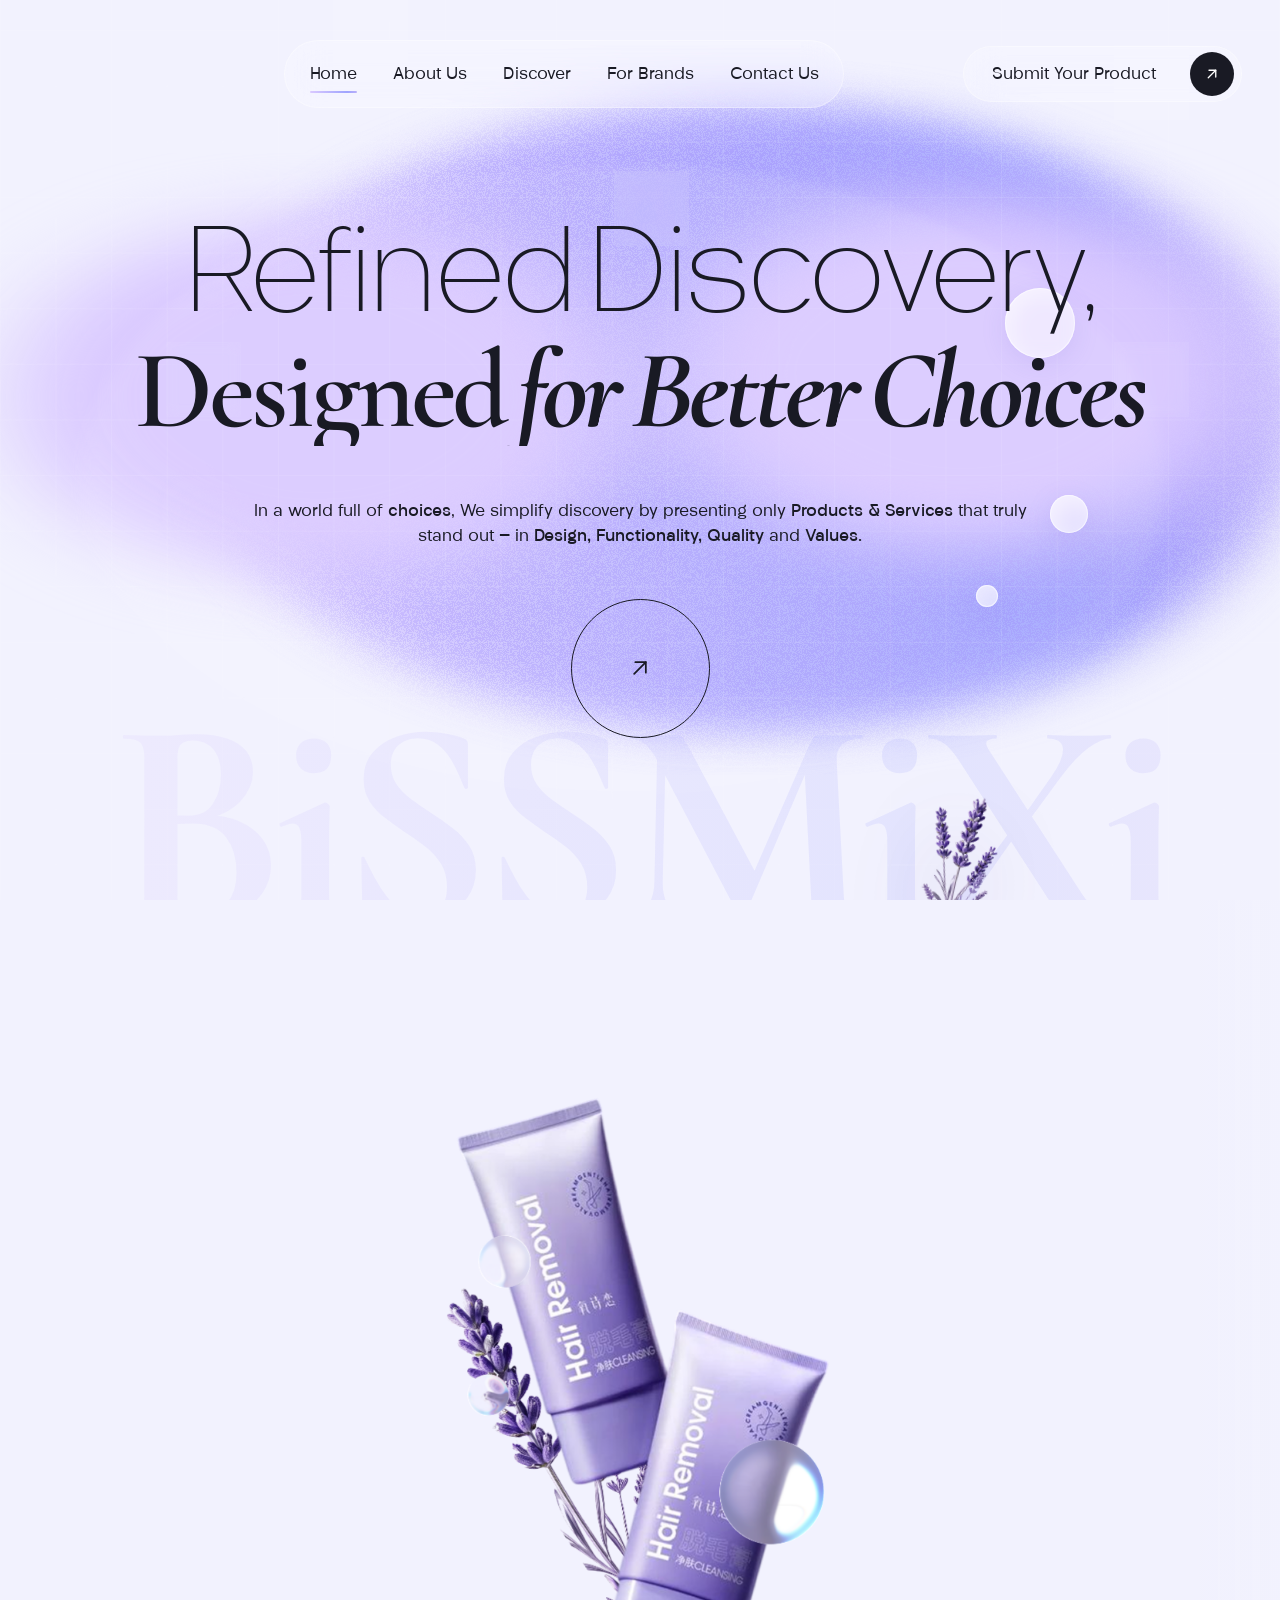
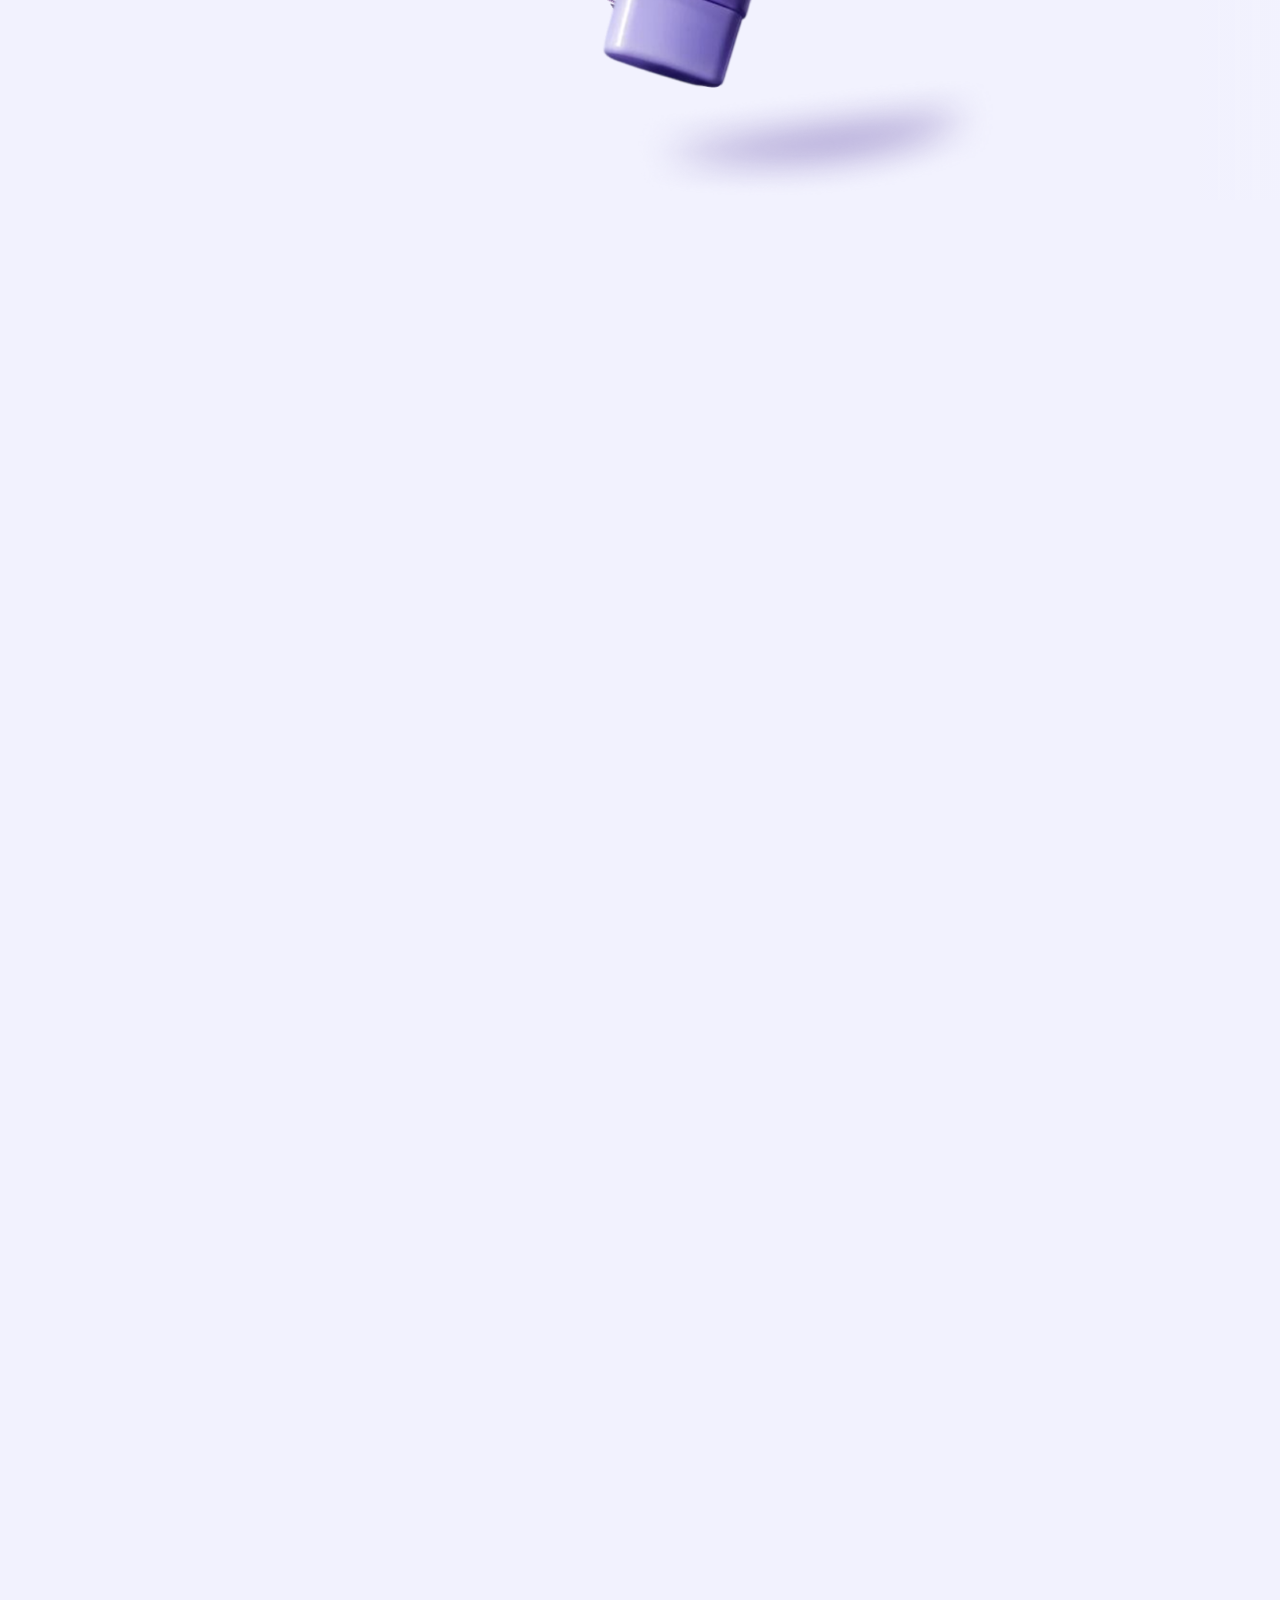
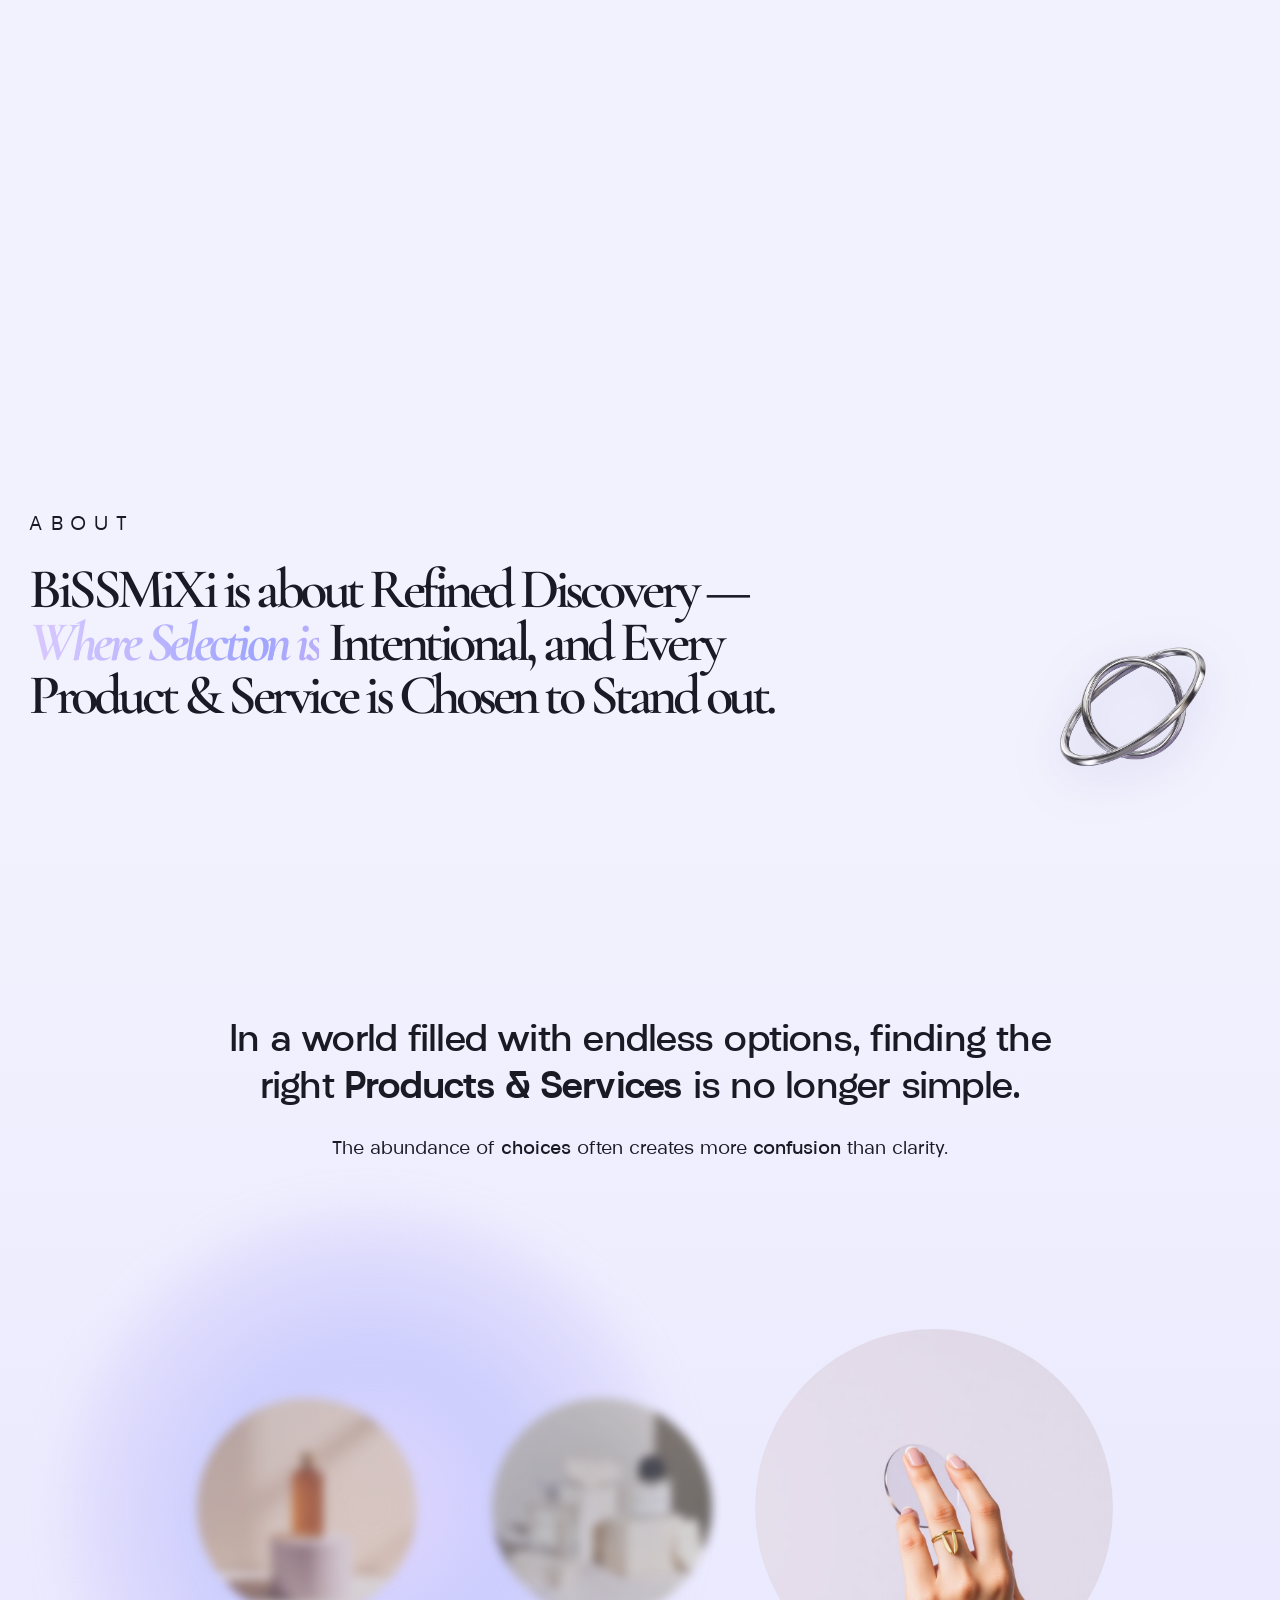
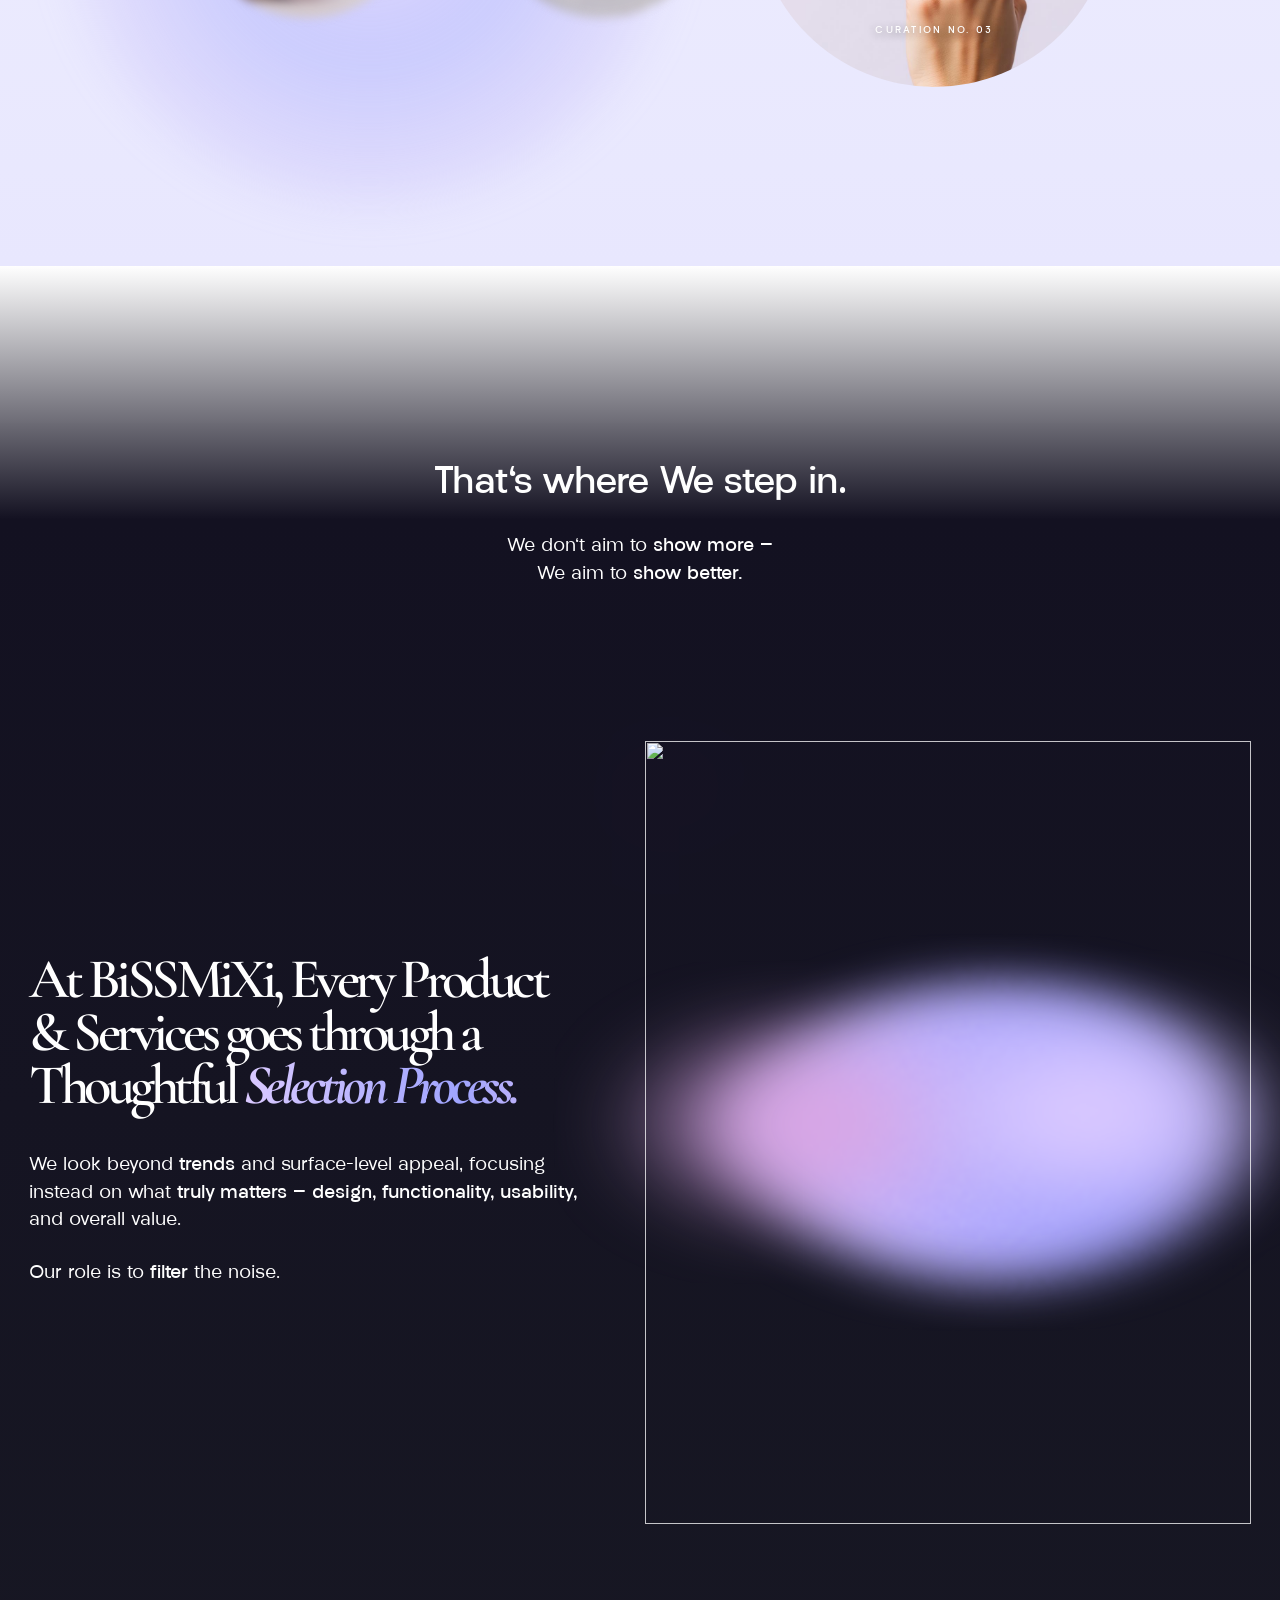
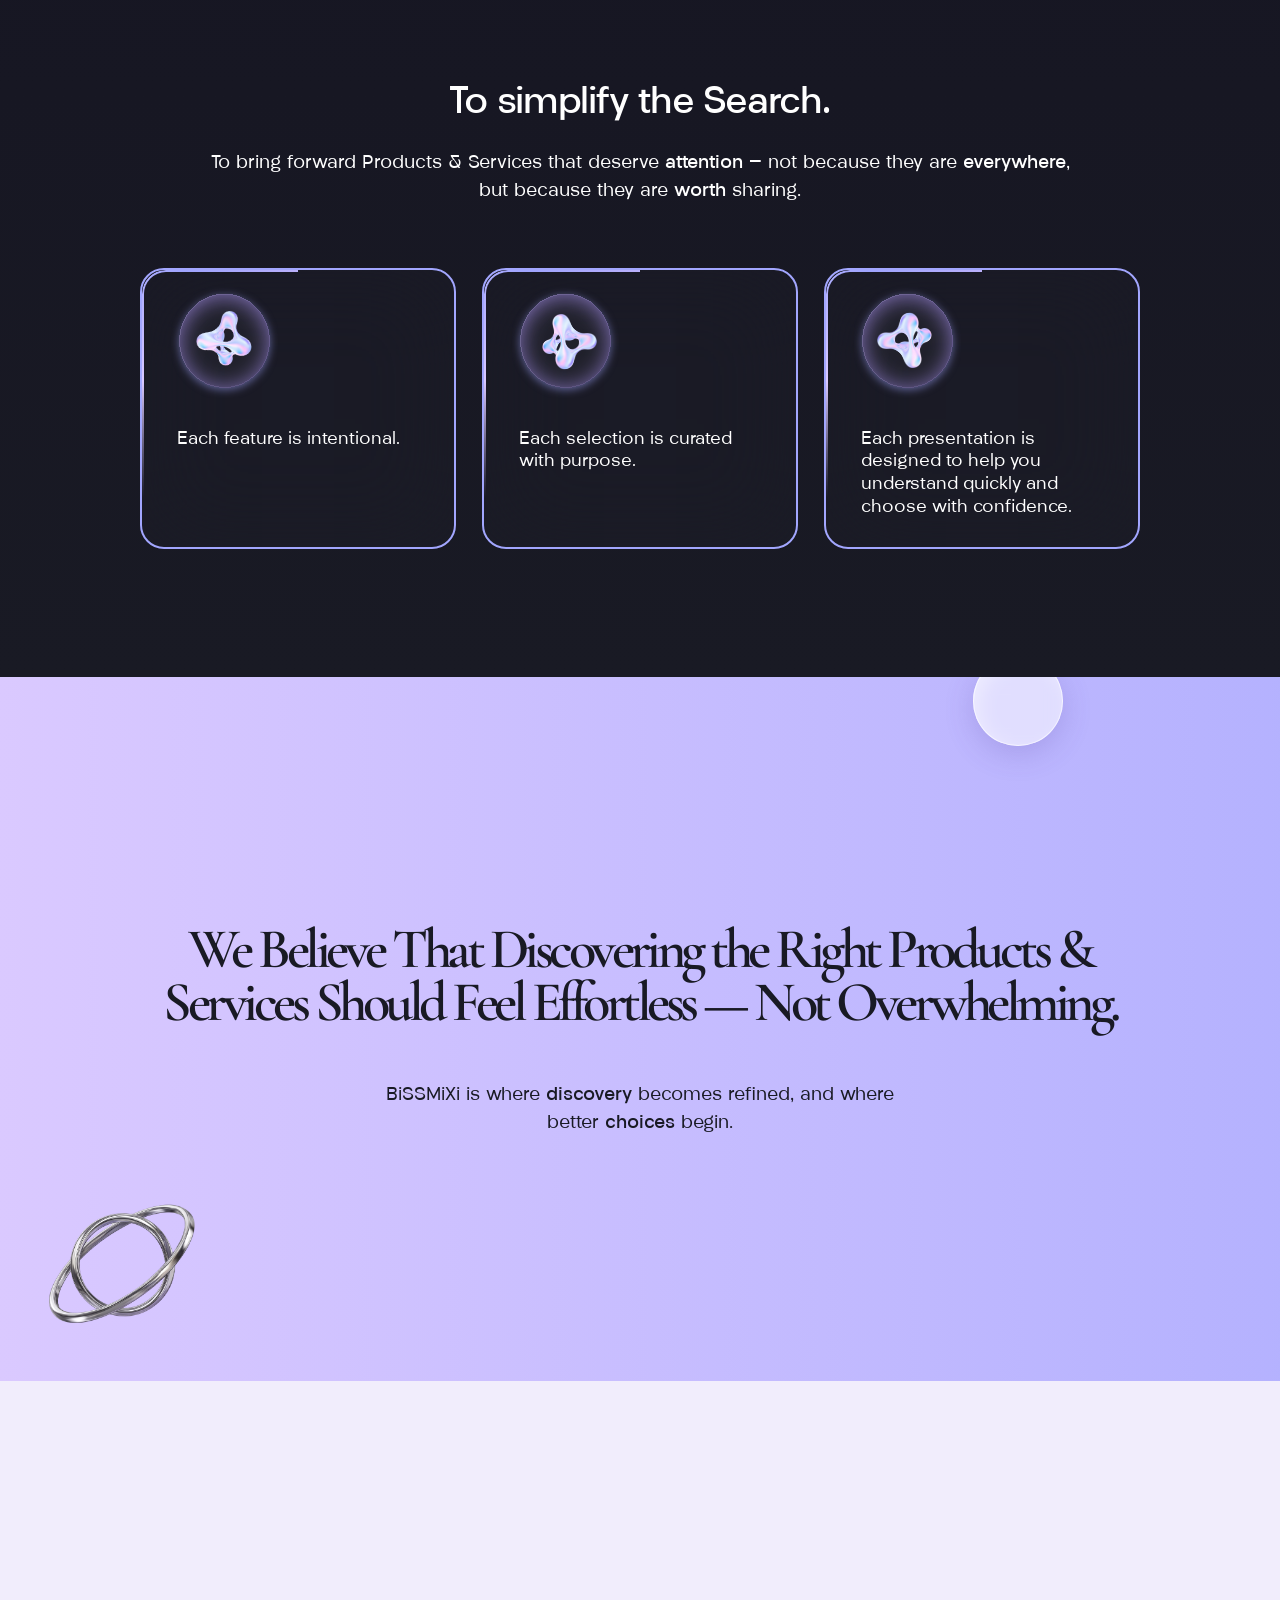
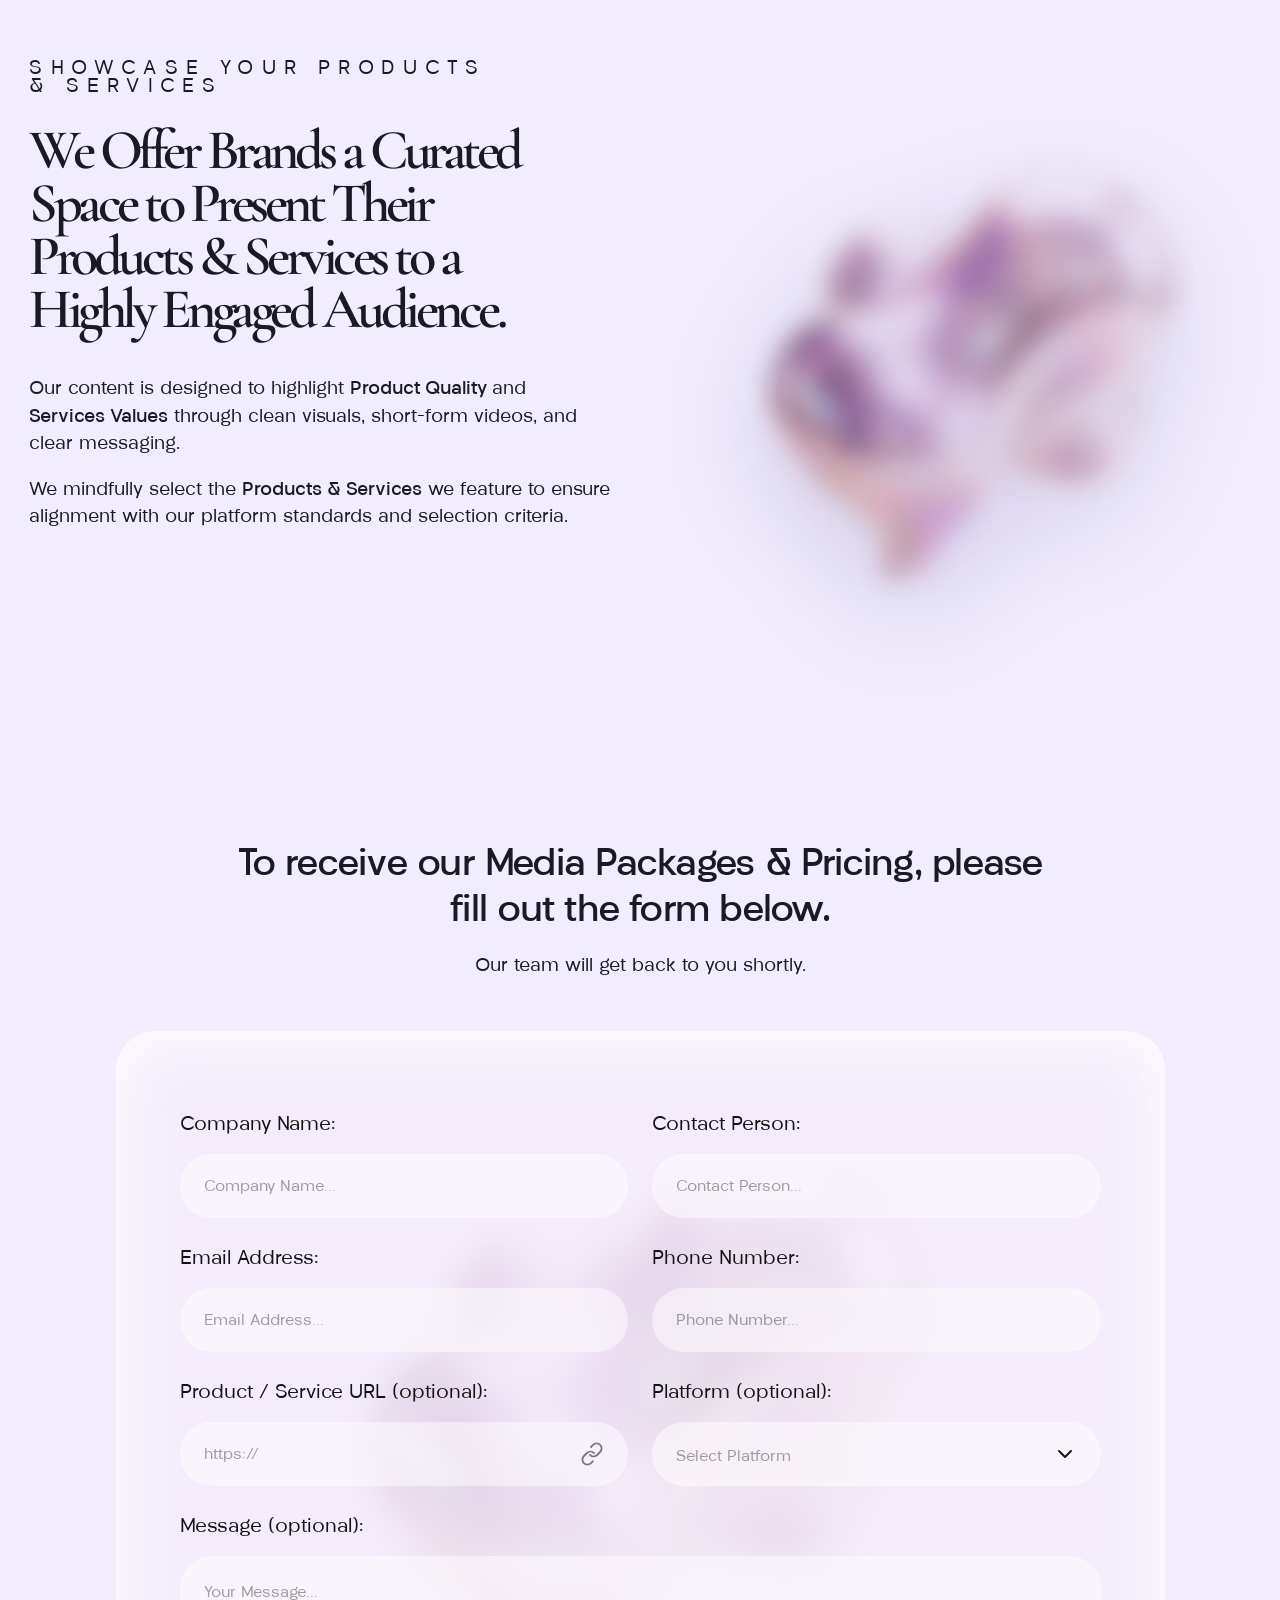
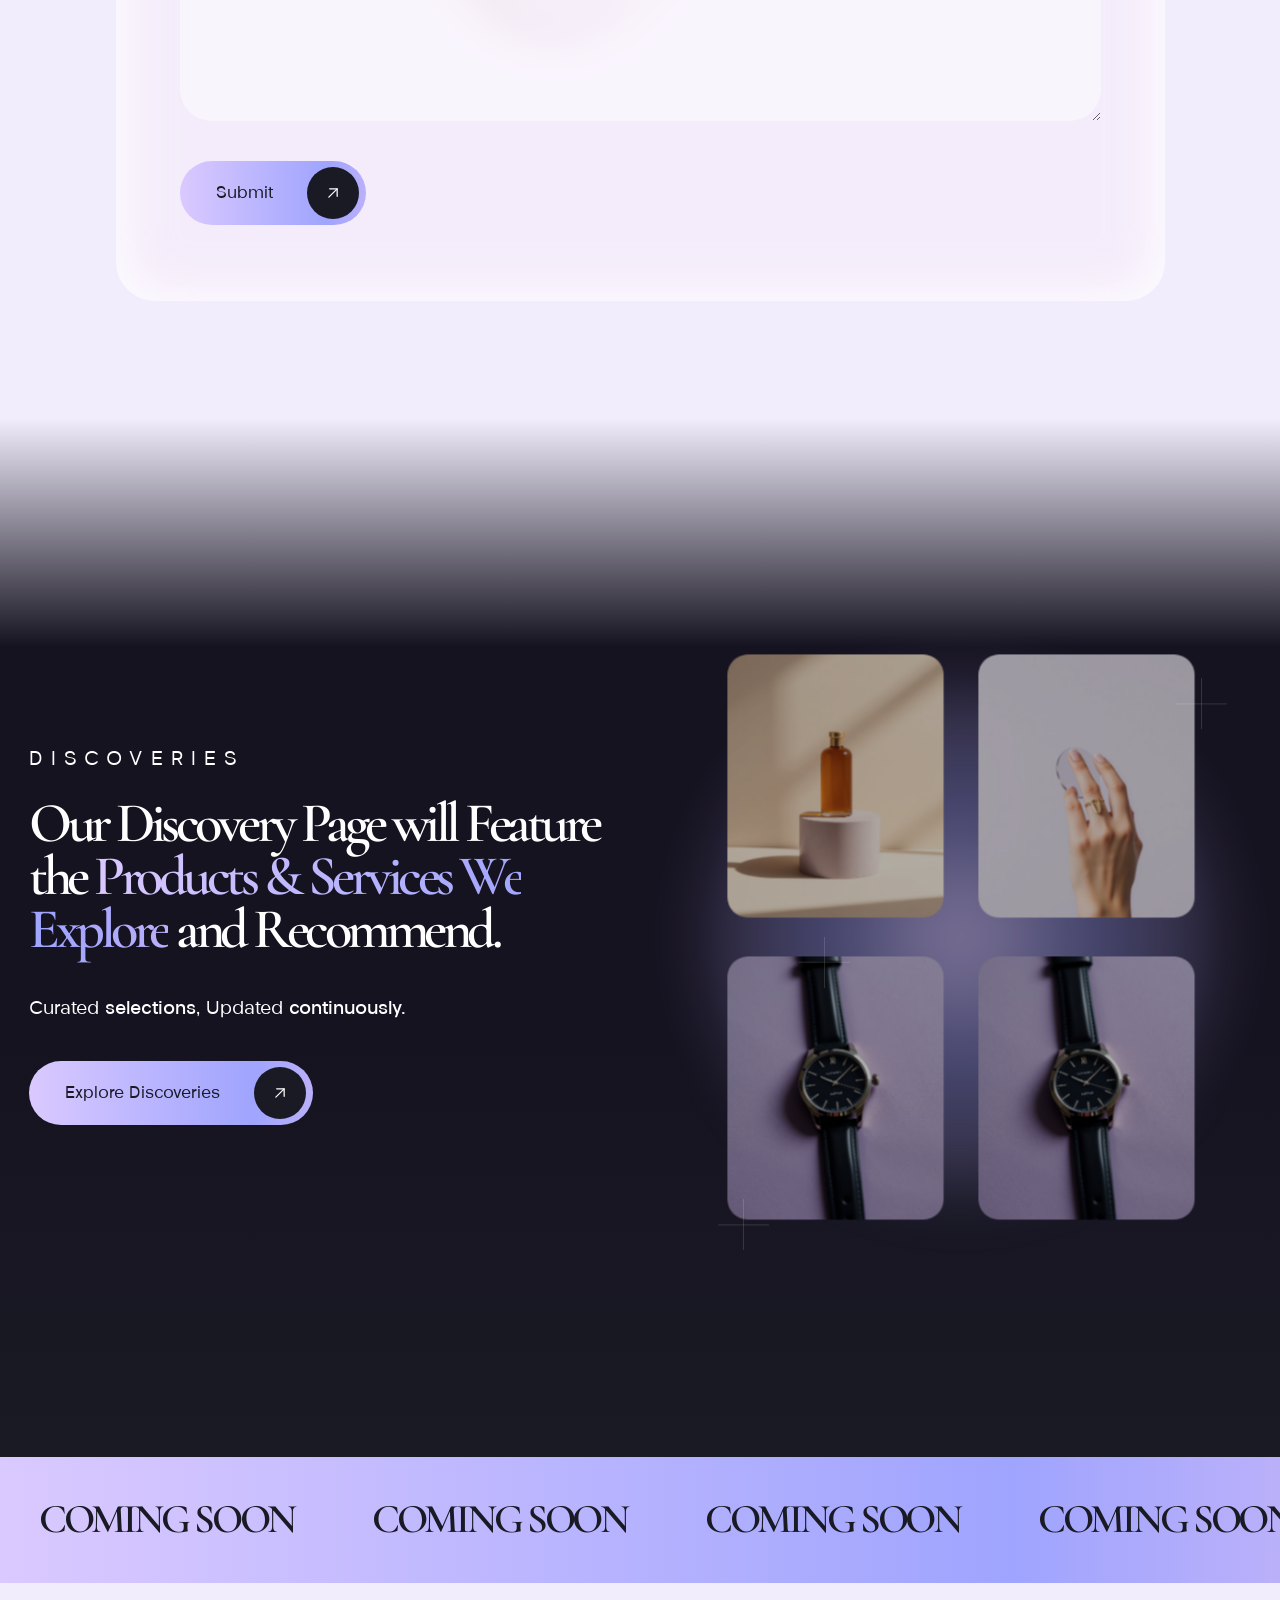
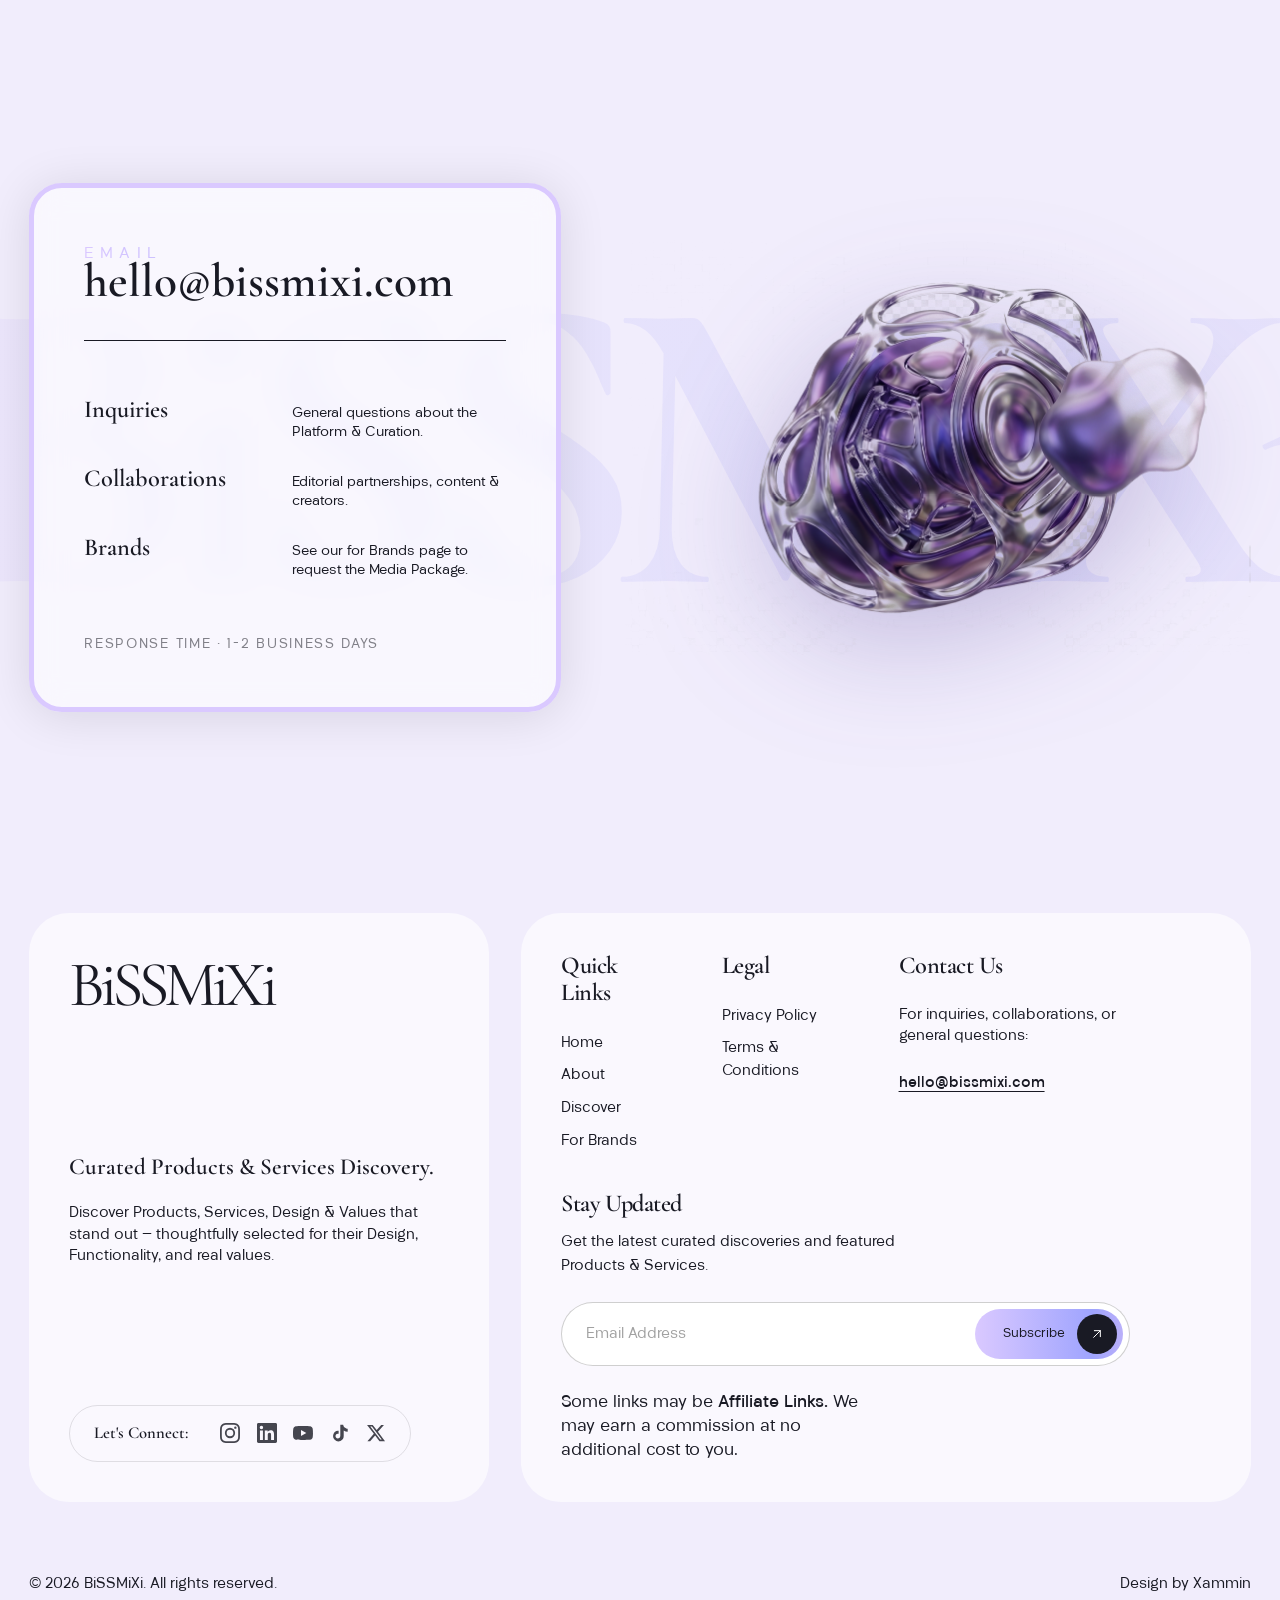
==== index.html @ 13edda0e "Initial commit" ====
<!DOCTYPE html>
<html lang="en">
  <head>
    <meta charset="UTF-8" />
    <meta name="viewport" content="width=device-width, initial-scale=1.0" />
    <meta name="theme-color" content="#191A24" />
    <meta
      name="description"
      content="BiSSMixi — Refined design and digital services that stand out in design, function and craft."
    />

    <title>BiSSMixi</title>

    <!-- Favicon (placeholder — replace with real asset) -->
    <link rel="icon" type="image/svg+xml" href="assets/logo/favicon.svg" />

    <!-- Preconnect to Google Fonts for faster CG load -->
    <link rel="preconnect" href="https://fonts.googleapis.com" />
    <link rel="preconnect" href="https://fonts.gstatic.com" crossorigin />

    <!-- Preload Givonic Regular & SemiBold (most-used weights) for snappier first paint -->
    <link
      rel="preload"
      href="assets/fonts/Givonic-Regular.ttf"
      as="font"
      type="font/ttf"
      crossorigin
    />
    <link
      rel="preload"
      href="assets/fonts/Givonic-SemiBold.ttf"
      as="font"
      type="font/ttf"
      crossorigin
    />

    <!-- Global stylesheet (imports variables + reset + base + utilities) -->
    <link rel="stylesheet" href="css/globals.css" />

    <!-- Section stylesheets (appended as sections are built) -->
    <link rel="stylesheet" href="css/sections/header.css" />
    <link rel="stylesheet" href="css/sections/hero.css" />
    <link rel="stylesheet" href="css/sections/showcase.css" />
    <link rel="stylesheet" href="css/sections/about.css" />
    <link rel="stylesheet" href="css/sections/about01.css" />
    <link rel="stylesheet" href="css/sections/about02.css" />
    <link rel="stylesheet" href="css/sections/believe.css" />
    <link rel="stylesheet" href="css/sections/brands.css" />
    <link rel="stylesheet" href="css/sections/discoveries.css" />
    <link rel="stylesheet" href="css/sections/marquee.css" />
    <link rel="stylesheet" href="css/sections/contact.css" />
    <link rel="stylesheet" href="css/sections/footer.css" />
  </head>

  <body>
    <!-- ===== Header / Navigation ===== -->
    <header class="site-header" role="banner">
      <div class="container site-header__inner">
        <a href="#hero" class="site-logo" aria-label="BiSSMixi — Home">
          <span class="site-logo__letters">BiSSMixi</span>
        </a>

        <nav class="nav-pill" aria-label="Primary">
          <ul class="nav-pill__list">
            <li class="nav-pill__item">
              <a href="#hero" class="nav-pill__link is-active">Home</a>
            </li>
            <li class="nav-pill__item">
              <a href="#about" class="nav-pill__link">About us</a>
            </li>
            <li class="nav-pill__item">
              <a href="#discover" class="nav-pill__link">Discover</a>
            </li>
            <li class="nav-pill__item">
              <a href="#for-brands" class="nav-pill__link">For Brands</a>
            </li>
            <li class="nav-pill__item">
              <a href="#contact" class="nav-pill__link">Contact Us</a>
            </li>
          </ul>
        </nav>

        <a href="#submit" class="pill-cta" aria-label="Submit Your Product">
          <span class="pill-cta__label">Submit Your Product</span>
          <span class="pill-cta__icon" aria-hidden="true">
            <svg viewBox="0 0 24 24" xmlns="http://www.w3.org/2000/svg">
              <path d="M7 17 17 7" />
              <path d="M8 7h9v9" />
            </svg>
          </span>
        </a>
      </div>
    </header>

    <!-- Page content — sections appended here in build order -->
    <main id="main">
      <!-- ===== Hero ===== -->
      <section id="hero" class="hero" aria-label="Hero">
        <!-- Background layers -->
        <div class="hero__bg" aria-hidden="true">
          <div class="hero__blob">
            <img src="assets/images/hero-gradient-blob.svg" alt="" />
          </div>

          <div class="hero__grid">
            <img src="assets/images/hero-grid.svg" alt="" />
          </div>

          <div class="hero__shades">
            <span class="hero__shade hero__shade--1"></span>
            <span class="hero__shade hero__shade--2"></span>
            <span class="hero__shade hero__shade--3"></span>
            <span class="hero__shade hero__shade--4"></span>
            <span class="hero__shade hero__shade--5"></span>
          </div>

          <div class="hero__bubbles">
            <span class="hero__bubble hero__bubble--lg"></span>
            <span class="hero__bubble hero__bubble--md"></span>
            <span class="hero__bubble hero__bubble--sm"></span>
          </div>

          <div class="hero__lavender">
            <img src="assets/images/hero-lavender.png" alt="" />
          </div>

          <div class="hero__watermark">BiSSMiXi</div>
        </div>

        <!-- Content -->
        <div class="container hero__content">
          <h1 class="hero__headline">
            <span class="hero__headline-line hero__headline-line--1">
              <span class="hero__headline-word">Refined</span>
              <span class="hero__headline-word">Discovery,</span>
            </span>
            <span class="hero__headline-line hero__headline-line--2">
              <span class="hero__headline-word">Designed</span>
              <span class="hero__headline-word hero__headline-word--italic">for</span>
              <span class="hero__headline-word hero__headline-word--italic">Better</span>
              <span class="hero__headline-word hero__headline-word--italic">Choices</span>
            </span>
          </h1>

          <p class="hero__subhead">
            In a world full of <strong>choices</strong>, We simplify discovery by
            presenting only <strong>Products &amp; Services</strong> that truly
            stand out — in
            <strong>Design, Functionality, Quality</strong> and
            <strong>Values.</strong>
          </p>

          <button
            type="button"
            class="hero__scroll-btn"
            aria-label="Scroll to next section"
          >
            <svg viewBox="0 0 24 24" xmlns="http://www.w3.org/2000/svg">
              <path d="M7 17 17 7" />
              <path d="M8 7h9v9" />
            </svg>
          </button>
        </div>
      </section>

      <!-- ===== Showcase — pinned horizontal scroll ===== -->
      <section
        id="showcase"
        class="showcase"
        aria-label="Product showcase"
        aria-roledescription="horizontal scroller"
      >
        <div class="showcase__viewport">
          <div class="showcase__track">
            <div class="showcase__panel" aria-roledescription="slide" aria-label="1 of 3">
              <img
                class="showcase__panel-img"
                src="assets/images/showcase-1.png"
                alt="Refined Discovery — featured product 1"
              />
            </div>
            <div class="showcase__panel" aria-roledescription="slide" aria-label="2 of 3">
              <img
                class="showcase__panel-img"
                src="assets/images/showcase-2.png"
                alt="Refined Discovery — featured product 2"
              />
            </div>
            <div class="showcase__panel" aria-roledescription="slide" aria-label="3 of 3">
              <img
                class="showcase__panel-img"
                src="assets/images/showcase-3.png"
                alt="Refined Discovery — featured product 3"
              />
            </div>
          </div>
        </div>
      </section>

      <!-- ===== About ===== -->
      <section id="about" class="about" aria-label="About BiSSMiXi">
        <div class="about__inner">
          <p class="about__eyebrow">About</p>
          <h2 class="about__heading">
            BiSSMiXi is about Refined Discovery —
            <span class="about__heading-accent">Where Selection is</span>
            Intentional, and Every Product &amp; Service is Chosen to Stand out.
          </h2>
        </div>
        <div class="about__saturn" aria-hidden="true">
          <img src="assets/images/decor-saturn.png" alt="" />
        </div>
      </section>

      <!-- ===== About 01 — Endless Options + Curated cards ===== -->
      <section id="about01" class="about01" aria-label="Endless options">
        <div class="about01__inner">
          <div class="about01__indicator" aria-hidden="true">
            <span class="about01__line about01__line--left"></span>
            <span class="about01__num">01</span>
            <span class="about01__line about01__line--right"></span>
          </div>

          <h2 class="about01__heading">
            In a world filled with endless options, finding the right
            <strong>Products &amp; Services</strong> is no longer simple.
          </h2>
          <p class="about01__sub">
            The abundance of <strong>choices</strong> often creates more
            <strong>confusion</strong> than clarity.
          </p>

          <div class="about01__stage">
            <div class="about01__spotlight" aria-hidden="true"></div>

            <div class="about01__card about01__card--prev" data-index="0">
              <img src="assets/images/curated-1.png" alt="Curation No. 01" />
              <span class="about01__card-label">Curation No. 01</span>
            </div>
            <div class="about01__card is-active" data-index="1">
              <img src="assets/images/curated-2.png" alt="Curation No. 02" />
              <span class="about01__card-label">Curation No. 02</span>
            </div>
            <div class="about01__card about01__card--next" data-index="2">
              <img src="assets/images/curated-3.png" alt="Curation No. 03" />
              <span class="about01__card-label">Curation No. 03</span>
            </div>
          </div>
        </div>
      </section>

      <!-- ===== About 02 — Step In + Selection Process + Simplify ===== -->
      <section id="about02" class="about02" aria-label="Selection process">
        <div class="about02__inner">
          <div class="about02__indicator" aria-hidden="true">
            <span class="about02__line about02__line--left"></span>
            <span class="about02__num">02</span>
            <span class="about02__line about02__line--right"></span>
          </div>

          <div class="about02__stepin">
            <h2 class="about02__stepin-title">That's where We step in.</h2>
            <p class="about02__stepin-sub">
              We don't aim to <strong>show more</strong> —<br />
              We aim to <strong>show better.</strong>
            </p>
          </div>

          <div class="about02__process">
            <div class="about02__process-text">
              <h2 class="about02__process-heading">
                At BiSSMiXi, Every Product &amp; Services goes through a
                Thoughtful <em>Selection Process.</em>
              </h2>
              <p class="about02__process-body">
                We look beyond <strong>trends</strong> and surface-level appeal,
                focusing instead on what <strong>truly matters</strong> —
                <strong>design, functionality, usability,</strong> and overall
                value.
              </p>
              <p class="about02__process-body">
                Our role is to <strong>filter</strong> the noise.
              </p>
            </div>
            <div class="about02__process-visual" aria-hidden="true">
              <div class="about02__bg-gradient">
                <img src="assets/images/about-bg-gradient.svg" alt="" />
              </div>
              <img
                class="about02__process-img"
                src="assets/images/process-glass.png"
                alt=""
              />
            </div>
          </div>

          <div class="about02__simplify">
            <h2 class="about02__simplify-title">To simplify the Search.</h2>
            <p class="about02__simplify-sub">
              To bring forward Products &amp; Services that deserve
              <strong>attention</strong> — not because they are
              <strong>everywhere</strong>, but because they are
              <strong>worth</strong> sharing.
            </p>
          </div>

          <div class="about02__cards">
            <article class="about02__card">
              <div class="about02__card-icon">
                <div class="about02__card-icon-bg">
                  <img src="assets/images/card-icon-ellipse.svg" alt="" />
                </div>
                <div class="about02__card-icon-cross" style="transform: rotate(-121.21deg)">
                  <img src="assets/images/card-icon-cross.png" alt="" />
                </div>
              </div>
              <p class="about02__card-text">Each feature is intentional.</p>
            </article>

            <article class="about02__card">
              <div class="about02__card-icon">
                <div class="about02__card-icon-bg">
                  <img src="assets/images/card-icon-ellipse.svg" alt="" />
                </div>
                <div class="about02__card-icon-cross" style="transform: rotate(-45deg)">
                  <img src="assets/images/card-icon-cross.png" alt="" />
                </div>
              </div>
              <p class="about02__card-text">Each selection is curated with purpose.</p>
            </article>

            <article class="about02__card">
              <div class="about02__card-icon">
                <div class="about02__card-icon-bg">
                  <img src="assets/images/card-icon-ellipse.svg" alt="" />
                </div>
                <div class="about02__card-icon-cross" style="transform: rotate(135deg)">
                  <img src="assets/images/card-icon-cross.png" alt="" />
                </div>
              </div>
              <p class="about02__card-text">Each presentation is designed to help you understand quickly and choose with confidence.</p>
            </article>
          </div>
        </div>
      </section>

      <!-- ===== We Believe ===== -->
      <section id="believe" class="believe" aria-label="What we believe">
        <div class="believe__inner">
          <h2 class="believe__heading">
            We Believe That Discovering the Right Products &amp; Services
            Should Feel Effortless — Not Overwhelming.
          </h2>
          <p class="believe__sub">
            BiSSMiXi is where <strong>discovery</strong> becomes refined,
            and where better <strong>choices</strong> begin.
          </p>
        </div>
        <div class="believe__bubble" aria-hidden="true"></div>
        <div class="believe__saturn" aria-hidden="true">
          <img src="assets/images/decor-saturn.png" alt="" />
        </div>
      </section>

      <!-- ===== Brands ===== -->
      <section id="for-brands" class="brands" aria-label="For brands">
        <div class="brands__inner">
          <!-- Top: Showcase intro + image 67 -->
          <div class="brands__intro">
            <div>
              <p class="brands__eyebrow">Showcase Your Products &amp; Services</p>
              <h2 class="brands__heading">
                We Offer Brands a Curated Space to Present Their Products &amp; Services to a Highly Engaged Audience.
              </h2>
              <p class="brands__body">
                Our content is designed to highlight <strong>Product Quality </strong>
                and <strong>Services Values</strong> through clean visuals,
                short-form videos, and clear messaging.
              </p>
              <p class="brands__body">
                We mindfully select the <strong>Products &amp; Services</strong>
                we feature to ensure alignment with our platform standards and
                selection criteria.
              </p>
            </div>
            <div class="brands__visual" aria-hidden="true">
              <img src="assets/images/brands-blob.png" alt="" />
            </div>
          </div>

          <!-- Form section -->
          <div class="brands__form-section">
            <div class="brands__form-bg" aria-hidden="true">
              <img src="assets/images/form-blob.png" alt="" />
            </div>

            <div class="brands__form-intro">
              <h3 class="brands__form-title">
                To receive our Media Packages &amp; Pricing, please<br />
                fill out the form below.
              </h3>
              <p class="brands__form-sub">Our team will get back to you shortly.</p>
            </div>

            <form class="brands__form" onsubmit="event.preventDefault();">
              <div class="brands__form-grid">
                <div class="brands__form-row">
                  <div class="brands__field">
                    <label for="b-company">Company Name:</label>
                    <input id="b-company" class="brands__input" type="text" placeholder="Company Name..." />
                  </div>
                  <div class="brands__field">
                    <label for="b-contact">Contact Person:</label>
                    <input id="b-contact" class="brands__input" type="text" placeholder="Contact Person..." />
                  </div>
                </div>
                <div class="brands__form-row">
                  <div class="brands__field">
                    <label for="b-email">Email Address:</label>
                    <input id="b-email" class="brands__input" type="email" placeholder="Email Address..." />
                  </div>
                  <div class="brands__field">
                    <label for="b-phone">Phone Number:</label>
                    <input id="b-phone" class="brands__input" type="tel" placeholder="Phone Number..." />
                  </div>
                </div>
                <div class="brands__form-row">
                  <div class="brands__field">
                    <label for="b-url">Product / Service URL (optional):</label>
                    <div class="brands__field-icon">
                      <input id="b-url" class="brands__input" type="url" placeholder="https://" />
                      <svg class="brands__field-icon-svg" viewBox="0 0 24 24" fill="none" stroke="currentColor" stroke-width="1.8" stroke-linecap="round" stroke-linejoin="round">
                        <path d="M10 13a5 5 0 0 0 7.07 0l3-3a5 5 0 1 0-7.07-7.07L11 5"/>
                        <path d="M14 11a5 5 0 0 0-7.07 0l-3 3a5 5 0 1 0 7.07 7.07l1.99-1.99"/>
                      </svg>
                    </div>
                  </div>
                  <div class="brands__field">
                    <label for="b-platform">Platform (optional):</label>
                    <div class="brands__select-wrap">
                      <select id="b-platform" class="brands__select" required>
                        <option value="" disabled selected>Select Platform</option>
                        <option value="amazon">Amazon</option>
                        <option value="noon">Noon</option>
                        <option value="website">Website</option>
                        <option value="other">Other</option>
                      </select>
                    </div>
                  </div>
                </div>
                <div class="brands__field brands__field--full">
                  <label for="b-message">Message (optional):</label>
                  <textarea id="b-message" class="brands__textarea" placeholder="Your Message..."></textarea>
                </div>
              </div>

              <button type="submit" class="brands__submit">
                Submit
                <span class="brands__submit-icon">
                  <svg viewBox="0 0 24 24"><path d="M7 17 17 7"/><path d="M8 7h9v9"/></svg>
                </span>
              </button>
            </form>
          </div>
        </div>
      </section>

      <!-- ===== Discoveries ===== -->
      <section id="discover" class="discoveries" aria-label="Discoveries">
        <div class="discoveries__inner">
          <div>
            <p class="discoveries__eyebrow">Discoveries</p>
            <h2 class="discoveries__heading">
              Our Discovery Page will Feature the
              <em>Products &amp; Services We Explore</em> and Recommend.
            </h2>
            <p class="discoveries__sub">
              Curated <strong>selections</strong>, Updated
              <strong>continuously.</strong>
            </p>
            <a href="#" class="discoveries__cta">
              Explore Discoveries
              <span class="discoveries__cta-icon">
                <svg viewBox="0 0 24 24"><path d="M7 17 17 7"/><path d="M8 7h9v9"/></svg>
              </span>
            </a>
          </div>

          <div class="discoveries__portal">
            <div class="discoveries__spotlight" aria-hidden="true"></div>

            <div class="discoveries__card" data-index="0">
              <img src="assets/images/discovery-card-1.png" alt="Discovery card 1" />
            </div>
            <div class="discoveries__card" data-index="1">
              <img src="assets/images/discovery-card-2.png" alt="Discovery card 2" />
            </div>
            <div class="discoveries__card" data-index="2">
              <img src="assets/images/discovery-1.png" alt="Discovery card 3" />
            </div>
            <div class="discoveries__card" data-index="3">
              <img src="assets/images/discovery-card-3.png" alt="Discovery card 4" />
            </div>

            <div class="discoveries__plus discoveries__plus--1" aria-hidden="true">
              <img src="assets/images/plus-icon.svg" alt="" />
            </div>
            <div class="discoveries__plus discoveries__plus--2" aria-hidden="true">
              <img src="assets/images/plus-icon.svg" alt="" />
            </div>
            <div class="discoveries__plus discoveries__plus--3" aria-hidden="true">
              <img src="assets/images/plus-icon-alt.svg" alt="" />
            </div>
          </div>
        </div>
      </section>

      <!-- ===== Coming Soon Marquee ===== -->
      <section class="marquee" aria-label="Coming Soon">
        <div class="marquee__track" aria-hidden="true">
          <!-- First set -->
          <span class="marquee__item">Coming Soon</span>
          <span class="marquee__item">Coming Soon</span>
          <span class="marquee__item">Coming Soon</span>
          <span class="marquee__item">Coming Soon</span>
          <span class="marquee__item">Coming Soon</span>
          <span class="marquee__item">Coming Soon</span>
          <span class="marquee__item">Coming Soon</span>
          <!-- Duplicate for seamless loop -->
          <span class="marquee__item">Coming Soon</span>
          <span class="marquee__item">Coming Soon</span>
          <span class="marquee__item">Coming Soon</span>
          <span class="marquee__item">Coming Soon</span>
          <span class="marquee__item">Coming Soon</span>
          <span class="marquee__item">Coming Soon</span>
          <span class="marquee__item">Coming Soon</span>
        </div>
      </section>

      <!-- ===== Contact ===== -->
      <section id="contact" class="contact" aria-label="Contact">
        <div class="contact__watermark" aria-hidden="true">BiSSMiXi</div>

        <div class="contact__inner">
          <div class="contact__card">
            <div class="contact__email-group">
              <div>
                <p class="contact__eyebrow">Email</p>
                <a
                  href="mailto:hello@bissmixi.com"
                  class="contact__email-link"
                  >hello@bissmixi.com</a
                >
              </div>
              <div class="contact__divider" aria-hidden="true"></div>
            </div>

            <div class="contact__topics">
              <div class="contact__topic">
                <span class="contact__topic-label">Inquiries</span>
                <span class="contact__topic-body"
                  >General questions about the Platform &amp; Curation.</span
                >
              </div>
              <div class="contact__topic">
                <span class="contact__topic-label">Collaborations</span>
                <span class="contact__topic-body"
                  >Editorial partnerships, content &amp; creators.</span
                >
              </div>
              <div class="contact__topic">
                <span class="contact__topic-label">Brands</span>
                <span class="contact__topic-body"
                  >See our for Brands page to request the Media Package.</span
                >
              </div>
            </div>

            <p class="contact__response">
              Response Time · 1–2 Business Days
            </p>
          </div>

          <div class="contact__visual" aria-hidden="true">
            <img src="assets/images/contact-glass.png" alt="" />
          </div>
        </div>
      </section>
    </main>

    <!-- ===== Footer ===== -->
    <footer class="site-footer" role="contentinfo">
      <div class="site-footer__inner">
        <div class="site-footer__cards">
          <!-- Left brand card -->
          <div class="site-footer__brand">
            <a href="#hero" class="site-footer__logo">BiSSMiXi</a>

            <div class="site-footer__brand-text">
              <p class="site-footer__brand-tagline">
                Curated Products &amp; Services Discovery.
              </p>
              <p class="site-footer__brand-desc">
                Discover Products, Services, Design &amp; Values that stand
                out — thoughtfully selected for their Design, Functionality,
                and real values.
              </p>
            </div>

            <div class="site-footer__connect">
              <span class="site-footer__connect-label">Let's Connect:</span>
              <div class="site-footer__socials">
                <a href="#" aria-label="Instagram">
                  <svg viewBox="0 0 24 24" fill="currentColor"><path d="M12 2.16c3.2 0 3.58.01 4.85.07 1.17.05 1.8.25 2.23.41.56.22.96.48 1.38.9.42.42.68.82.9 1.38.16.42.36 1.06.41 2.23.06 1.27.07 1.65.07 4.85s-.01 3.58-.07 4.85c-.05 1.17-.25 1.81-.41 2.23-.22.56-.48.96-.9 1.38-.42.42-.82.68-1.38.9-.42.16-1.06.36-2.23.41-1.27.06-1.65.07-4.85.07s-3.58-.01-4.85-.07c-1.17-.05-1.81-.25-2.23-.41a3.7 3.7 0 0 1-1.38-.9 3.7 3.7 0 0 1-.9-1.38c-.16-.42-.36-1.06-.41-2.23C2.17 15.58 2.16 15.2 2.16 12s.01-3.58.07-4.85c.05-1.17.25-1.8.41-2.23.22-.56.48-.96.9-1.38.42-.42.82-.68 1.38-.9.42-.16 1.06-.36 2.23-.41C8.42 2.17 8.8 2.16 12 2.16M12 0C8.74 0 8.33.01 7.05.07 5.77.13 4.9.32 4.14.62a5.85 5.85 0 0 0-2.13 1.39A5.85 5.85 0 0 0 .62 4.14c-.3.76-.5 1.63-.55 2.91C.01 8.33 0 8.74 0 12s.01 3.67.07 4.95c.06 1.28.25 2.15.55 2.91.31.79.73 1.46 1.39 2.13a5.85 5.85 0 0 0 2.13 1.39c.76.3 1.63.5 2.91.55C8.33 23.99 8.74 24 12 24s3.67-.01 4.95-.07c1.28-.06 2.15-.25 2.91-.55a5.85 5.85 0 0 0 2.13-1.39 5.85 5.85 0 0 0 1.39-2.13c.3-.76.5-1.63.55-2.91.06-1.28.07-1.69.07-4.95s-.01-3.67-.07-4.95c-.06-1.28-.25-2.15-.55-2.91a5.85 5.85 0 0 0-1.39-2.13A5.85 5.85 0 0 0 19.86.62c-.76-.3-1.63-.5-2.91-.55C15.67.01 15.26 0 12 0Zm0 5.84A6.16 6.16 0 1 0 18.16 12 6.16 6.16 0 0 0 12 5.84Zm0 10.16A4 4 0 1 1 16 12a4 4 0 0 1-4 4Zm7.85-10.4a1.44 1.44 0 1 1-1.44-1.44 1.44 1.44 0 0 1 1.44 1.44Z"/></svg>
                </a>
                <a href="#" aria-label="LinkedIn">
                  <svg viewBox="0 0 24 24" fill="currentColor"><path d="M20.45 20.45h-3.55v-5.57c0-1.33-.02-3.04-1.85-3.04-1.85 0-2.14 1.45-2.14 2.94v5.67H9.36V9h3.41v1.56h.05a3.74 3.74 0 0 1 3.36-1.84c3.59 0 4.25 2.36 4.25 5.43v6.3ZM5.34 7.43A2.06 2.06 0 1 1 7.4 5.36a2.06 2.06 0 0 1-2.06 2.07ZM7.12 20.45H3.56V9h3.56v11.45ZM22.22 0H1.77C.79 0 0 .77 0 1.72v20.56C0 23.23.79 24 1.77 24h20.45c.98 0 1.78-.77 1.78-1.72V1.72C24 .77 23.2 0 22.22 0Z"/></svg>
                </a>
                <a href="#" aria-label="YouTube">
                  <svg viewBox="0 0 24 24" fill="currentColor"><path d="M23.5 6.2c-.3-1-1-1.8-2-2.1C19.7 3.6 12 3.6 12 3.6s-7.7 0-9.5.5c-1 .3-1.7 1.1-2 2.1C0 8 0 12 0 12s0 4 .5 5.8c.3 1 1 1.8 2 2.1 1.8.5 9.5.5 9.5.5s7.7 0 9.5-.5c1-.3 1.7-1.1 2-2.1C24 16 24 12 24 12s0-4-.5-5.8ZM9.6 15.5V8.5l6.4 3.5-6.4 3.5Z"/></svg>
                </a>
                <a href="#" aria-label="TikTok">
                  <svg viewBox="0 0 24 24" fill="currentColor"><path d="M19.59 6.69a4.83 4.83 0 0 1-3.77-4.25V2h-3.45v13.67a2.89 2.89 0 0 1-5.2 1.74 2.89 2.89 0 0 1 2.31-4.64 2.93 2.93 0 0 1 .88.13V9.4a6.84 6.84 0 0 0-1-.07A6.33 6.33 0 0 0 5.6 20.1a6.34 6.34 0 0 0 10.86-4.43V8.93a8.16 8.16 0 0 0 4.78 1.52V7a4.85 4.85 0 0 1-1.65-.31Z"/></svg>
                </a>
                <a href="#" aria-label="Twitter / X">
                  <svg viewBox="0 0 24 24" fill="currentColor"><path d="M18.244 2.25h3.308l-7.227 8.26 8.502 11.24H16.17l-5.214-6.817L4.99 21.75H1.68l7.73-8.835L1.254 2.25H8.08l4.713 6.231L18.244 2.25Zm-1.161 17.52h1.833L7.084 4.126H5.117L17.083 19.77Z"/></svg>
                </a>
              </div>
            </div>
          </div>

          <!-- Right links card -->
          <div class="site-footer__links-card">
            <div class="site-footer__cols">
              <div class="site-footer__col">
                <h4>Quick Links</h4>
                <ul>
                  <li><a href="#hero">Home</a></li>
                  <li><a href="#about">About</a></li>
                  <li><a href="#discover">Discover</a></li>
                  <li><a href="#for-brands">For Brands</a></li>
                </ul>
              </div>

              <div class="site-footer__col">
                <h4>Legal</h4>
                <ul>
                  <li><a href="#">Privacy Policy</a></li>
                  <li><a href="#">Terms &amp; Conditions</a></li>
                </ul>
              </div>

              <div class="site-footer__col site-footer__col--contact">
                <h4>Contact Us</h4>
                <p style="margin-bottom: 24px;">
                  For inquiries, collaborations, or general questions:
                </p>
                <a href="mailto:hello@bissmixi.com" class="site-footer__email"
                  >hello@bissmixi.com</a
                >
              </div>
            </div>

            <div class="site-footer__newsletter-row">
              <div class="site-footer__newsletter">
                <div>
                  <h5>Stay Updated</h5>
                  <p>
                    Get the latest curated discoveries and featured Products
                    &amp; Services.
                  </p>
                </div>
                <form
                  class="site-footer__newsletter-input"
                  onsubmit="event.preventDefault();"
                >
                  <input
                    type="email"
                    placeholder="Email Address"
                    aria-label="Email Address"
                  />
                  <button type="submit" class="site-footer__newsletter-submit">
                    Subscribe
                    <span class="site-footer__newsletter-icon">
                      <svg viewBox="0 0 24 24">
                        <path d="M7 17 17 7" />
                        <path d="M8 7h9v9" />
                      </svg>
                    </span>
                  </button>
                </form>
              </div>

              <p class="site-footer__affiliate">
                Some links may be <strong>Affiliate Links.</strong> We may earn
                a commission at no additional cost to you.
              </p>
            </div>
          </div>
        </div>

        <div class="site-footer__bottom">
          <span>© <span id="footer-year">2026</span> BiSSMiXi. All rights reserved.</span>
          <span>Design by <a href="#">Xammin</a></span>
        </div>
      </div>
    </footer>

    <!-- GSAP + ScrollTrigger (CDN) -->
    <script
      src="https://cdn.jsdelivr.net/npm/gsap@3.12.5/dist/gsap.min.js"
      defer
    ></script>
    <script
      src="https://cdn.jsdelivr.net/npm/gsap@3.12.5/dist/ScrollTrigger.min.js"
      defer
    ></script>

    <!-- App entry -->
    <script type="module" src="js/main.js" defer></script>
  </body>
</html>
---- css/globals.css ----
/* ==========================================================================
   Global Foundation — Bissmixi
   Imports tokens + reset, defines @font-face, base typography,
   container system, and reusable utilities. Section CSS files inherit this.
   ========================================================================== */

@import url("./variables.css");
@import url("./reset.css");

/* Cormorant Garamond (Google Fonts) */
@import url("https://fonts.googleapis.com/css2?family=Cormorant+Garamond:ital,wght@0,300;0,400;0,500;0,600;0,700;1,300;1,400;1,500;1,600;1,700&display=swap");

/* ==========================================================================
   @font-face — Givonic (self-hosted)
   ========================================================================== */
@font-face {
  font-family: "Givonic";
  src: url("../assets/fonts/Givonic-Thin.ttf") format("truetype");
  font-weight: 100;
  font-style: normal;
  font-display: swap;
}
@font-face {
  font-family: "Givonic";
  src: url("../assets/fonts/Givonic-Light.ttf") format("truetype");
  font-weight: 300;
  font-style: normal;
  font-display: swap;
}
@font-face {
  font-family: "Givonic";
  src: url("../assets/fonts/Givonic-Regular.ttf") format("truetype");
  font-weight: 400;
  font-style: normal;
  font-display: swap;
}
@font-face {
  font-family: "Givonic";
  src: url("../assets/fonts/Givonic-SemiBold.ttf") format("truetype");
  font-weight: 600;
  font-style: normal;
  font-display: swap;
}
@font-face {
  font-family: "Givonic";
  src: url("../assets/fonts/Givonic-Bold.ttf") format("truetype");
  font-weight: 700;
  font-style: normal;
  font-display: swap;
}
@font-face {
  font-family: "Givonic";
  src: url("../assets/fonts/Givonic-Black.ttf") format("truetype");
  font-weight: 900;
  font-style: normal;
  font-display: swap;
}

/* ==========================================================================
   Base typography
   ========================================================================== */
html {
  font-size: 16px;
}

body {
  font-family: var(--font-body);
  font-weight: var(--fw-regular);
  font-size: var(--fs-body);
  line-height: var(--lh-normal);
  color: var(--color-text-primary);
  background-color: var(--color-white);
}

h1,
h2,
h3,
h4,
h5,
h6 {
  font-family: var(--font-heading);
  font-weight: var(--fw-regular);
  line-height: var(--lh-tight);
  letter-spacing: var(--ls-tight);
  color: inherit;
}

h1 { font-size: var(--fs-h1); }
h2 { font-size: var(--fs-h2); }
h3 { font-size: var(--fs-h3); }
h4 { font-size: var(--fs-h4); }
h5 { font-size: var(--fs-h5); }
h6 { font-size: var(--fs-h6); }

p {
  font-size: var(--fs-body);
  line-height: var(--lh-relaxed);
}

a {
  color: inherit;
  text-decoration: none;
  transition: opacity var(--duration-fast) var(--ease-out),
              color var(--duration-fast) var(--ease-out);
}

a:hover {
  opacity: 0.8;
}

::selection {
  background: var(--color-primary-2);
  color: var(--color-background);
}

/* ==========================================================================
   Container & layout
   ========================================================================== */
.container {
  width: 100%;
  max-width: var(--container-max);
  margin-inline: auto;
  padding-inline: var(--container-padding);
}

.container--fluid {
  width: 100%;
  padding-inline: var(--container-padding);
}

.section {
  position: relative;
  padding-block: clamp(4rem, 8vw, 8rem);
}

/* ==========================================================================
   Reusable utilities
   ========================================================================== */

/* Display */
.flex      { display: flex; }
.inline-flex { display: inline-flex; }
.grid      { display: grid; }
.block     { display: block; }
.hidden    { display: none; }

/* Flex helpers */
.items-center  { align-items: center; }
.items-start   { align-items: flex-start; }
.items-end     { align-items: flex-end; }
.justify-center { justify-content: center; }
.justify-between { justify-content: space-between; }
.justify-start { justify-content: flex-start; }
.justify-end   { justify-content: flex-end; }
.flex-col      { flex-direction: column; }
.flex-wrap     { flex-wrap: wrap; }
.gap-2 { gap: var(--space-2); }
.gap-4 { gap: var(--space-4); }
.gap-6 { gap: var(--space-6); }
.gap-8 { gap: var(--space-8); }

/* Text */
.text-center { text-align: center; }
.text-left   { text-align: left; }
.text-right  { text-align: right; }

/* Gradient text */
.text-gradient {
  background: var(--gradient-primary);
  background-clip: text;
  -webkit-background-clip: text;
  color: transparent;
  -webkit-text-fill-color: transparent;
}

/* Italic / heading variants used in the design */
.italic { font-style: italic; }

/* Visually hidden (a11y) */
.sr-only {
  position: absolute;
  width: 1px;
  height: 1px;
  padding: 0;
  margin: -1px;
  overflow: hidden;
  clip: rect(0, 0, 0, 0);
  white-space: nowrap;
  border: 0;
}

/* Surface helpers */
.bg-dark    { background-color: var(--color-background); color: var(--color-text-on-dark); }
.bg-light-1 { background-color: var(--color-light-01); }
.bg-light-2 { background-color: var(--color-light-02); }
.bg-gradient { background: var(--gradient-primary); }

/* Buttons base (sections will extend) */
.btn {
  display: inline-flex;
  align-items: center;
  justify-content: center;
  gap: var(--space-2);
  font-family: var(--font-body);
  font-weight: var(--fw-semibold);
  font-size: var(--fs-body);
  letter-spacing: var(--ls-normal);
  padding: var(--space-4) var(--space-8);
  border-radius: var(--radius-pill);
  cursor: pointer;
  transition: transform var(--duration-fast) var(--ease-out),
              box-shadow var(--duration-base) var(--ease-out),
              background var(--duration-base) var(--ease-out);
  will-change: transform;
}

.btn:hover { transform: translateY(-2px); }
.btn:active { transform: translateY(0); }

.btn--primary {
  background: var(--gradient-primary);
  color: var(--color-background);
}

.btn--dark {
  background: var(--color-background);
  color: var(--color-white);
}

.btn--ghost {
  background: transparent;
  color: inherit;
  border: 1px solid currentColor;
}

/* Icon-only circular button (seen in hero with arrow) */
.btn-circle {
  width: 56px;
  height: 56px;
  border-radius: var(--radius-full);
  display: inline-flex;
  align-items: center;
  justify-content: center;
  background: var(--color-background);
  color: var(--color-white);
  cursor: pointer;
  transition: transform var(--duration-base) var(--ease-out);
}

.btn-circle:hover { transform: rotate(45deg); }

/* Scroll-reveal initial states (GSAP will animate `data-reveal` elements) */
[data-reveal] {
  opacity: 0;
  transform: translateY(40px);
}
---- css/sections/header.css ----
/* ==========================================================================
   Section: Header / Navigation
   - Sticky on scroll with refined glass background
   - Logo (Cormorant Garamond, letter-spaced)
   - Center glass nav pill with active gradient underline
   - Submit Your Product glass CTA pill with rotating circle arrow
   ========================================================================== */

.site-header {
  position: fixed;
  top: 0;
  left: 0;
  right: 0;
  z-index: var(--z-sticky);
  padding-block: var(--header-padding-y);
  transition:
    padding-block var(--duration-base) var(--ease-out),
    background-color var(--duration-base) var(--ease-out),
    backdrop-filter var(--duration-base) var(--ease-out),
    box-shadow var(--duration-base) var(--ease-out);
  background-color: transparent;
}

/* Sticky-scrolled state */
.site-header.is-scrolled {
  padding-block: var(--header-padding-y-scrolled);
  background-color: rgba(242, 242, 254, 0.55);
  -webkit-backdrop-filter: blur(20px) saturate(180%);
  backdrop-filter: blur(20px) saturate(180%);
  box-shadow: 0 1px 0 rgba(25, 26, 36, 0.06);
}

.site-header__inner {
  display: flex;
  align-items: center;
  justify-content: space-between;
  gap: var(--space-8);
}

/* ============================================================
   Logo
   ============================================================ */
.site-logo {
  font-family: var(--font-heading);
  font-weight: var(--fw-semibold);
  font-size: var(--logo-font-size);
  letter-spacing: var(--logo-letter-spacing);
  color: var(--color-background);
  line-height: 1;
  text-transform: capitalize;
  display: inline-flex;
  position: relative;
  flex-shrink: 0;
  cursor: pointer;
  transition: opacity var(--duration-fast) var(--ease-out);
}

.site-logo:hover { opacity: 1; } /* override global a:hover */

.site-logo__letters {
  display: inline-flex;
}

.site-logo__char {
  display: inline-block;
  opacity: 0;
  transform: translateY(40%);
  background-image: linear-gradient(
    90deg,
    var(--color-background) 0%,
    var(--color-background) 100%
  );
  background-size: 200% 100%;
  background-position: 100% 0;
  -webkit-background-clip: text;
  background-clip: text;
  color: var(--color-background);
  transition: background-position var(--duration-slow) var(--ease-out);
}

/* Hover: animate gradient shimmer across letters */
.site-logo:hover .site-logo__char {
  background-image: var(--gradient-primary);
  -webkit-text-fill-color: transparent;
  background-position: 0 0;
}

/* ============================================================
   Center nav pill (glass)
   ============================================================ */
.nav-pill {
  position: relative;
  display: flex;
  align-items: center;
  justify-content: center;
  gap: var(--navpill-gap);
  width: var(--navpill-width);
  padding: var(--navpill-padding-y) var(--navpill-padding-x);
  background: var(--pill-bg);
  -webkit-backdrop-filter: blur(var(--pill-blur)) saturate(180%);
  backdrop-filter: blur(var(--pill-blur)) saturate(180%);
  border: var(--pill-border);
  border-radius: var(--pill-radius);
  flex-shrink: 0;
  transition: background var(--duration-base) var(--ease-out);
}

.nav-pill__list {
  display: contents; /* keep semantic <ul> without changing layout */
}

.nav-pill__item {
  position: relative;
}

.nav-pill__link {
  position: relative;
  display: inline-block;
  font-family: var(--font-body);
  font-weight: var(--fw-regular);
  font-size: var(--nav-item-font-size);
  color: var(--color-background);
  text-transform: capitalize;
  white-space: nowrap;
  padding-block: 4px;
  cursor: pointer;
  transition: color var(--duration-fast) var(--ease-out);
}

/* Gradient underline — drawn with ::after, animates in from left */
.nav-pill__link::after {
  content: "";
  position: absolute;
  left: 0;
  bottom: -2px;
  height: 2px;
  width: 100%;
  background: var(--gradient-primary);
  border-radius: var(--radius-pill);
  transform: scaleX(0);
  transform-origin: left center;
  transition: transform var(--duration-base) var(--ease-out);
}

.nav-pill__link:hover::after,
.nav-pill__link.is-active::after {
  transform: scaleX(1);
}

.nav-pill__link:hover { opacity: 1; }

/* ============================================================
   Submit Your Product — reusable glass pill CTA
   ============================================================ */
.pill-cta {
  display: inline-flex;
  align-items: center;
  gap: var(--pill-gap);
  height: var(--pill-height);
  padding: var(--pill-padding-y) var(--pill-padding-x-end) var(--pill-padding-y) var(--pill-padding-x);
  background: var(--pill-bg);
  -webkit-backdrop-filter: blur(var(--pill-blur)) saturate(180%);
  backdrop-filter: blur(var(--pill-blur)) saturate(180%);
  border: var(--pill-border);
  border-radius: var(--pill-radius);
  font-family: var(--font-body);
  font-weight: var(--pill-font-weight);
  font-size: var(--pill-font-size);
  color: var(--pill-text-color);
  text-transform: capitalize;
  white-space: nowrap;
  cursor: pointer;
  transition:
    background var(--duration-base) var(--ease-out),
    transform var(--duration-base) var(--ease-out),
    box-shadow var(--duration-base) var(--ease-out);
  flex-shrink: 0;
}

.pill-cta:hover {
  background: var(--pill-bg-hover);
  transform: translateY(-2px);
  box-shadow: 0 12px 32px rgba(25, 26, 36, 0.12);
  opacity: 1;
}

.pill-cta:active { transform: translateY(0); }

.pill-cta__icon {
  display: inline-flex;
  align-items: center;
  justify-content: center;
  width: var(--pill-icon-size);
  height: var(--pill-icon-size);
  border-radius: var(--radius-full);
  background: var(--color-background);
  color: var(--color-white);
  flex-shrink: 0;
  transition: transform var(--duration-base) var(--ease-out);
}

.pill-cta:hover .pill-cta__icon {
  transform: rotate(45deg);
}

.pill-cta__icon svg {
  width: 18px;
  height: 18px;
  stroke: currentColor;
  fill: none;
  stroke-width: 1.75;
  stroke-linecap: round;
  stroke-linejoin: round;
}

/* ============================================================
   Responsive
   ============================================================ */
@media (max-width: 1280px) {
  :root {
    --logo-font-size: 38px;
    --navpill-width: 560px;
    --navpill-gap: 36px;
    --pill-height: 56px;
    --pill-padding-x: 28px;
    --pill-icon-size: 44px;
  }
}

@media (max-width: 1024px) {
  :root {
    --logo-font-size: 32px;
    --navpill-width: auto;
    --navpill-gap: 24px;
    --navpill-padding-x: 24px;
  }

  .pill-cta__label { display: none; }
  .pill-cta { padding-inline: 8px; gap: 0; }
}

@media (max-width: 768px) {
  .nav-pill { display: none; }
  .site-header__inner { justify-content: space-between; }
}
---- css/sections/hero.css ----
/* ==========================================================================
   Section: Hero
   Layers (back → front):
     1. Background color (#F2F2FE)
     2. Big gradient blob (Group 211 — purple radial)
     3. Perspective grid (faint white lines)
     4. Glass squares (Shades — Group 208)
     5. Floating water bubbles (Frame 7 — Ellipse 33/34/35)
     6. Lavender flower image (right side, scroll parallax)
     7. Giant BiSSMiXi watermark text (bottom, gradient, very low opacity)
     8. Hero content (heading, paragraph, circle scroll button) — top layer
   ========================================================================== */

.hero {
  position: relative;
  min-height: var(--hero-min-height);
  background-color: var(--hero-bg);
  overflow: hidden;
  isolation: isolate;
  display: flex;
  align-items: center;
  justify-content: center;
  padding-block: clamp(8rem, 14vw, 14rem) clamp(6rem, 10vw, 10rem);
}

/* ============================================================
   Background layers
   ============================================================ */
.hero__bg {
  position: absolute;
  inset: 0;
  pointer-events: none;
  z-index: 0;
}

/* 1 — Gradient blob */
.hero__blob {
  position: absolute;
  top: -42%;
  left: -8%;
  width: 116%;
  height: 180%;
  z-index: 0;
  will-change: transform;
}

.hero__blob img,
.hero__blob svg {
  width: 100%;
  height: 100%;
  object-fit: contain;
  display: block;
}

/* 2 — Perspective grid */
.hero__grid {
  position: absolute;
  inset: -9% auto auto 0;
  width: 100%;
  max-width: 1727px;
  aspect-ratio: 1 / 1;
  opacity: 0.84;
  z-index: 1;
  mix-blend-mode: overlay;
}

.hero__grid img {
  width: 100%;
  height: 100%;
  display: block;
}

/* 3 — Glass squares (Shades) */
.hero__shades {
  position: absolute;
  inset: 0;
  z-index: 2;
}

.hero__shade {
  position: absolute;
  width: 75px;
  aspect-ratio: 1 / 1;
  background: rgba(255, 255, 255, 0.12);
  -webkit-backdrop-filter: blur(6px);
  backdrop-filter: blur(6px);
  opacity: 0.67;
}

.hero__shade--1 { left: 13%;  top: 38%;  background: rgba(255, 255, 255, 0.08); }
.hero__shade--2 { left: 26%;  top: 0%;   background: rgba(255, 255, 255, 0.12); }
.hero__shade--3 { left: 48%;  top: 19%;  background: rgba(255, 255, 255, 0.12); }
.hero__shade--4 { left: 87%;  top: 38%;  background: rgba(255, 255, 255, 0.10); }
.hero__shade--5 { left: 87%;  top: 5%;   background: rgba(255, 255, 255, 0.12); }

/* 4 — Floating water bubbles */
.hero__bubbles {
  position: absolute;
  inset: 0;
  z-index: 3;
}

.hero__bubble {
  position: absolute;
  border-radius: var(--radius-full);
  background: rgba(255, 255, 255, 0.55);
  -webkit-backdrop-filter: blur(8px);
  backdrop-filter: blur(8px);
  box-shadow:
    inset 0 0 0 1px rgba(255, 255, 255, 0.55),
    inset 6px 6px 18px rgba(255, 255, 255, 0.45),
    0 6px 24px rgba(143, 130, 220, 0.18);
  will-change: transform;
}

.hero__bubble--lg { width: 85px; height: 85px; right: 16%;  top: 32%; }
.hero__bubble--md { width: 47px; height: 47px; right: 15%;  top: 55%; }
.hero__bubble--sm { width: 28px; height: 28px; right: 22%;  top: 65%; }

/* 5 — Lavender flower */
.hero__lavender {
  position: absolute;
  right: 18%;
  bottom: -6%;
  width: clamp(120px, 14vw, 264px);
  z-index: 4;
  transform: rotate(11.94deg);
  pointer-events: none;
  will-change: transform;
}

.hero__lavender img {
  width: 100%;
  height: auto;
  display: block;
  filter: drop-shadow(0 30px 40px rgba(80, 60, 150, 0.18));
}

/* 6 — Giant BiSSMiXi watermark */
.hero__watermark {
  position: absolute;
  left: 50%;
  bottom: -8%;
  transform: translateX(-50%);
  font-family: var(--font-heading);
  font-weight: var(--fw-bold);
  font-size: var(--hero-watermark-fs);
  letter-spacing: var(--hero-watermark-tracking);
  line-height: 1;
  white-space: nowrap;
  z-index: 5;
  pointer-events: none;
  user-select: none;

  /* Low-opacity gradient text */
  background: linear-gradient(
    90deg,
    rgba(218, 201, 255, 0.18) 0%,
    rgba(159, 164, 254, 0.18) 79%,
    rgba(186, 176, 250, 0.18) 100%
  );
  background-clip: text;
  -webkit-background-clip: text;
  color: transparent;
  -webkit-text-fill-color: transparent;
}

/* ============================================================
   Hero content
   ============================================================ */
.hero__content {
  position: relative;
  z-index: 10;
  display: flex;
  flex-direction: column;
  align-items: center;
  gap: var(--hero-content-gap);
  text-align: center;
  width: 100%;
}

.hero__headline {
  font-family: var(--font-heading);
  font-weight: var(--fw-semibold);
  color: var(--color-background);
  text-align: center;
  letter-spacing: var(--hero-headline-tracking);
  line-height: var(--hero-headline-leading);
  margin: 0;
  max-width: 100%;
}

.hero__headline-line {
  display: block;
  overflow: hidden;
}

.hero__headline-word {
  display: inline-block;
  will-change: transform, opacity;
}

/* Line 1 — "Refined Discovery," in Givonic Thin */
.hero__headline-line--1 .hero__headline-word {
  font-family: var(--font-body);
  font-weight: var(--fw-thin);
  font-size: var(--hero-headline-fs);
  line-height: 1;
}

/* Line 2 — "Designed for Better Choices" in Cormorant Garamond */
.hero__headline-line--2 .hero__headline-word {
  font-family: var(--font-heading);
  font-size: var(--hero-headline-fs-italic);
  line-height: 1;
}

/* Italic portion */
.hero__headline-word--italic {
  font-style: italic;
  font-weight: var(--fw-bold);
}

/* Paragraph */
.hero__subhead {
  font-family: var(--font-body);
  font-weight: var(--fw-regular);
  font-size: var(--hero-subhead-fs);
  line-height: 1.45;
  color: var(--color-background);
  max-width: var(--hero-subhead-width);
  text-align: center;
}

.hero__subhead strong {
  font-weight: var(--fw-semibold);
}

/* Circle scroll button */
.hero__scroll-btn {
  --size: var(--hero-scroll-btn-size);
  width: var(--size);
  height: var(--size);
  border-radius: var(--radius-full);
  border: var(--hero-scroll-btn-border) solid var(--color-background);
  background: transparent;
  color: var(--color-background);
  display: inline-flex;
  align-items: center;
  justify-content: center;
  cursor: pointer;
  position: relative;
  transition:
    background var(--duration-base) var(--ease-out),
    color var(--duration-base) var(--ease-out),
    transform var(--duration-base) var(--ease-out),
    box-shadow var(--duration-base) var(--ease-out);
}

.hero__scroll-btn:hover {
  background: var(--color-background);
  color: var(--color-white);
  transform: scale(1.05);
  box-shadow: 0 16px 40px rgba(25, 26, 36, 0.25);
}

.hero__scroll-btn svg {
  width: 28px;
  height: 28px;
  stroke: currentColor;
  fill: none;
  stroke-width: 1.5;
  stroke-linecap: round;
  stroke-linejoin: round;
  transition: transform var(--duration-base) var(--ease-out);
}

.hero__scroll-btn:hover svg {
  transform: rotate(45deg);
}

/* ============================================================
   Float / drift keyframes for bubbles
   ============================================================ */
@keyframes bubble-float-a {
  0%, 100% { transform: translate3d(0, 0, 0); }
  50%      { transform: translate3d(-8px, -14px, 0); }
}
@keyframes bubble-float-b {
  0%, 100% { transform: translate3d(0, 0, 0); }
  50%      { transform: translate3d(10px, -18px, 0); }
}
@keyframes bubble-float-c {
  0%, 100% { transform: translate3d(0, 0, 0); }
  50%      { transform: translate3d(-6px, 10px, 0); }
}

.hero__bubble--lg { animation: bubble-float-a 7s var(--ease-in-out) infinite; }
.hero__bubble--md { animation: bubble-float-b 9s var(--ease-in-out) infinite; }
.hero__bubble--sm { animation: bubble-float-c 6s var(--ease-in-out) infinite; }

/* Gentle blob drift */
@keyframes blob-drift {
  0%, 100% { transform: translate3d(0, 0, 0) scale(1); }
  50%      { transform: translate3d(2%, 1%, 0) scale(1.04); }
}

.hero__blob { animation: blob-drift 18s var(--ease-in-out) infinite; }

/* Lavender sway */
@keyframes lavender-sway {
  0%, 100% { transform: rotate(11.94deg) translateY(0); }
  50%      { transform: rotate(9deg) translateY(-8px); }
}

.hero__lavender { animation: lavender-sway 8s var(--ease-in-out) infinite; }

/* ============================================================
   Responsive
   ============================================================ */
@media (max-width: 1280px) {
  .hero__bubble--lg { width: 70px; height: 70px; }
  .hero__bubble--md { width: 38px; height: 38px; }
  .hero__bubble--sm { width: 22px; height: 22px; }
}

@media (max-width: 768px) {
  .hero__shade,
  .hero__bubble--sm { display: none; }

  .hero__lavender { right: 4%; width: 110px; }

  .hero__watermark {
    bottom: -4%;
    font-size: clamp(80px, 26vw, 200px);
  }
}

@media (max-width: 480px) {
  .hero__bubble--md { right: 8%; }
  .hero__bubble--lg { right: 8%; }
}

/* Disable heavy looping motion for reduced-motion users */
@media (prefers-reduced-motion: reduce) {
  .hero__bubble--lg,
  .hero__bubble--md,
  .hero__bubble--sm,
  .hero__blob,
  .hero__lavender {
    animation: none !important;
  }
}
---- css/sections/showcase.css ----
/* ==========================================================================
   Section: Showcase — Pinned Horizontal Scroll
   - .showcase           : outer "spacer" — its height determines pin duration
   - .showcase__viewport : the pinned 100vh window the user actually sees
   - .showcase__track    : horizontal flex track (panels = N * 100vw)
   - .showcase__panel    : one full-viewport panel per product image
   ========================================================================== */

.showcase {
  position: relative;
  width: 100%;
  background: var(--showcase-bg);
  /* Total scrollable height = N panels × 100vh.
     ScrollTrigger pins the viewport for this entire range. */
  height: calc(var(--showcase-panels) * 100vh);
}

.showcase__viewport {
  position: relative;
  width: 100%;
  height: 100vh;
  overflow: hidden;
}

.showcase__track {
  display: flex;
  flex-wrap: nowrap;
  height: 100%;
  /* Track is N × 100vw wide; GSAP scrubs `x` from 0 → -(N-1)*100vw */
  width: calc(var(--showcase-panels) * 100vw);
  will-change: transform;
}

.showcase__panel {
  position: relative;
  flex: 0 0 100vw;
  width: 100vw;
  height: 100vh;
  display: flex;
  align-items: center;
  justify-content: center;
  overflow: hidden;
  background: var(--showcase-bg);
}

.showcase__panel-img {
  width: 100%;
  height: 100%;
  object-fit: contain;
  object-position: center;
  display: block;
  will-change: transform;
}

/* Subtle gradient bleed between panels for seamless look */
.showcase__panel::after {
  content: "";
  position: absolute;
  inset: 0 0 0 auto;
  width: 80px;
  background: linear-gradient(
    to right,
    rgba(242, 242, 254, 0) 0%,
    rgba(242, 242, 254, 0.55) 100%
  );
  pointer-events: none;
  opacity: 0.6;
}

.showcase__panel:last-child::after { display: none; }

/* Responsive: on small screens, fall back to vertical stack (no horizontal lock) */
@media (max-width: 768px) {
  .showcase {
    height: auto;
  }
  .showcase__viewport {
    height: auto;
    overflow: visible;
  }
  .showcase__track {
    flex-direction: column;
    width: 100%;
    height: auto;
    transform: none !important;
  }
  .showcase__panel {
    flex: 0 0 auto;
    width: 100%;
    height: 70vh;
  }
  .showcase__panel-img {
    transform: none;
  }
}
---- css/sections/about.css ----
/* ==========================================================================
   Section: About — "BiSSMiXi is about Refined Discovery"
   Layout: left-aligned heading, saturn rings (image 80) floating on right
   ========================================================================== */

.about {
  position: relative;
  background: var(--color-light-01);
  padding-block: clamp(80px, 9vw, 160px);
  padding-inline: var(--section-pad-x);
  overflow: hidden;
  isolation: isolate;
}

.about__inner {
  position: relative;
  max-width: var(--container-max);
  margin-inline: auto;
  display: flex;
  flex-direction: column;
  gap: clamp(20px, 2.4vw, 33px);
  align-items: flex-start;
}

.about__eyebrow {
  font-family: var(--font-body);
  font-weight: var(--fw-regular);
  font-size: var(--eyebrow-fs-lg);
  letter-spacing: var(--eyebrow-tracking);
  text-transform: uppercase;
  color: var(--color-background);
  line-height: 0.834;
}

.about__heading {
  font-family: var(--font-heading);
  font-weight: var(--fw-semibold);
  font-size: var(--headline-fs-xl);
  line-height: var(--headline-leading);
  letter-spacing: var(--headline-tracking);
  color: var(--color-background);
  max-width: 1000px;
  margin: 0;
}

.about__heading-accent {
  font-family: var(--font-heading);
  font-style: italic;
  font-weight: var(--fw-bold);
  background: var(--gradient-primary);
  background-clip: text;
  -webkit-background-clip: text;
  color: transparent;
  -webkit-text-fill-color: transparent;
}

/* Saturn rings — Image 80 — floats right, animates on scroll */
.about__saturn {
  position: absolute;
  top: clamp(40%, 55%, 70%);
  right: clamp(20px, 5vw, 100px);
  width: clamp(120px, 14vw, 224px);
  aspect-ratio: 224 / 177;
  z-index: 1;
  pointer-events: none;
  will-change: transform;
}

.about__saturn img {
  width: 100%;
  height: 100%;
  object-fit: contain;
  mix-blend-mode: multiply;
  filter: contrast(1.1) drop-shadow(0 12px 24px rgba(80, 60, 150, 0.18));
}

@media (max-width: 768px) {
  .about__saturn {
    position: relative;
    top: auto;
    right: auto;
    align-self: flex-end;
    margin-top: 24px;
  }
}
---- css/sections/about01.css ----
/* ==========================================================================
   Section: About 01 — Endless Options + Curated Cards w/ Ellipse 42 spotlight
   ========================================================================== */

.about01 {
  position: relative;
  background: linear-gradient(180deg, var(--color-light-01) 0%, var(--color-light-02) 100%);
  padding-block: clamp(80px, 9vw, 160px);
  padding-inline: var(--section-pad-x);
  overflow: hidden;
  isolation: isolate;
}

.about01__inner {
  max-width: var(--container-max);
  margin-inline: auto;
  text-align: center;
}

/* ---- 01 indicator line ---- */
.about01__indicator {
  display: flex;
  align-items: center;
  justify-content: center;
  gap: 11px;
  width: 100%;
  max-width: 1735px;
  margin-inline: auto;
  margin-bottom: clamp(28px, 3vw, 47px);
}

.about01__line {
  flex: 1;
  height: 1px;
  background: rgba(25, 26, 36, 0.5);
  transform-origin: center;
  transform: scaleX(0);
  will-change: transform;
}

.about01__line--left { transform-origin: right center; }
.about01__line--right { transform-origin: left center; }

.about01__num {
  flex-shrink: 0;
  font-family: var(--font-body);
  font-weight: var(--fw-regular);
  font-size: clamp(20px, 1.55vw, 27px);
  line-height: 1.21;
  color: var(--color-background);
  opacity: 0;
  text-transform: capitalize;
  will-change: opacity, transform;
}

/* ---- Heading + Sub ---- */
.about01__heading {
  font-family: var(--font-body);
  font-weight: var(--fw-semibold);
  font-size: clamp(28px, 3vw, 46px);
  line-height: 1.21;
  color: var(--color-background);
  max-width: 884px;
  margin: 0 auto clamp(20px, 2vw, 34px);
  text-align: center;
}

.about01__sub {
  font-family: var(--font-body);
  font-size: clamp(16px, 1.5vw, 26px);
  line-height: 1.4;
  color: var(--color-background);
  max-width: 884px;
  margin: 0 auto clamp(60px, 8vw, 120px);
}

.about01__sub strong { font-weight: var(--fw-semibold); }

/* ---- Cards stage ---- */
.about01__stage {
  position: relative;
  display: flex;
  align-items: center;
  justify-content: center;
  gap: clamp(8px, 1vw, 14px);
  height: clamp(360px, 38vw, 580px);
  max-width: 1480px;
  margin-inline: auto;
}

/* Ellipse 42 — the gradient spotlight bubble — sits behind active card */
.about01__spotlight {
  position: absolute;
  top: 50%;
  left: 50%;
  transform: translate(-50%, -50%);
  width: clamp(380px, 48vw, 830px);
  aspect-ratio: 1.025 / 1;
  background: radial-gradient(
    circle at center,
    rgba(218, 201, 255, 0.55) 0%,
    rgba(159, 164, 254, 0.42) 35%,
    rgba(186, 176, 250, 0.28) 60%,
    rgba(186, 176, 250, 0) 80%
  );
  filter: blur(20px);
  pointer-events: none;
  z-index: 1;
  will-change: transform;
  transition: transform 1s var(--ease-out);
  border-radius: 50%;
}

/* Each card */
.about01__card {
  position: relative;
  flex: 0 0 auto;
  width: clamp(220px, 28vw, 486px);
  aspect-ratio: 1 / 1;
  border-radius: 50%;
  overflow: hidden;
  cursor: pointer;
  z-index: 2;
  background: var(--color-light-01);
  filter: blur(6px) brightness(0.85);
  transform: scale(0.78);
  opacity: 0.7;
  transition:
    filter 0.8s var(--ease-out),
    transform 0.8s var(--ease-out),
    opacity 0.8s var(--ease-out);
  will-change: filter, transform;
}

.about01__card.is-active {
  filter: blur(0) brightness(1);
  transform: scale(1);
  opacity: 1;
  z-index: 3;
}

/* Side cards offset slightly */
.about01__card--prev,
.about01__card--next {
  width: clamp(180px, 22vw, 362px);
}

.about01__card img {
  width: 100%;
  height: 100%;
  object-fit: cover;
  transition: transform 1.2s var(--ease-out);
}

.about01__card:hover img { transform: scale(1.04); }

.about01__card-label {
  position: absolute;
  left: 50%;
  bottom: 14%;
  transform: translateX(-50%);
  font-family: var(--font-body);
  font-weight: var(--fw-semibold);
  font-size: clamp(10px, 0.8vw, 14px);
  letter-spacing: 0.22em;
  text-transform: uppercase;
  color: var(--color-white);
  text-shadow: 0 2px 8px rgba(0, 0, 0, 0.45);
  opacity: 0;
  transition: opacity 0.6s var(--ease-out) 0.3s;
  white-space: nowrap;
}

.about01__card.is-active .about01__card-label { opacity: 1; }

@media (max-width: 768px) {
  .about01__stage {
    flex-direction: column;
    height: auto;
    gap: 20px;
  }
  .about01__card { width: 280px; }
  .about01__card--prev,
  .about01__card--next { width: 240px; }
}
---- css/sections/about02.css ----
/* ==========================================================================
   Section: About 02 — Step In + Selection Process + To Simplify (dark cards)
   Background: light → near-black gradient transition
   ========================================================================== */

.about02 {
  position: relative;
  background: linear-gradient(
    180deg,
    var(--color-light-02) 0%,
    rgba(133, 116, 188, 0) 0%,
    #131121 12.6%,
    #191a24 100%
  );
  color: var(--color-white);
  padding-block: clamp(80px, 10vw, 180px);
  padding-inline: var(--section-pad-x);
  overflow: hidden;
  isolation: isolate;
}

.about02__inner {
  max-width: var(--container-max);
  margin-inline: auto;
}

/* ---- 02 indicator (white version) ---- */
.about02__indicator {
  display: flex;
  align-items: center;
  justify-content: center;
  gap: 11px;
  width: 100%;
  margin-inline: auto;
  margin-bottom: clamp(28px, 3vw, 47px);
}

.about02__line {
  flex: 1;
  height: 1px;
  background: rgba(255, 255, 255, 0.5);
  max-width: 844px;
  transform-origin: center;
  transform: scaleX(0);
}

.about02__line--left { transform-origin: right center; }
.about02__line--right { transform-origin: left center; }

.about02__num {
  flex-shrink: 0;
  font-family: var(--font-body);
  font-weight: var(--fw-regular);
  font-size: clamp(20px, 1.55vw, 27px);
  line-height: 1.21;
  color: var(--color-white);
  opacity: 0;
}

/* ---- Step In headline cluster ---- */
.about02__stepin {
  text-align: center;
  margin-bottom: clamp(100px, 12vw, 200px);
}

.about02__stepin-title {
  font-family: var(--font-body);
  font-weight: var(--fw-semibold);
  font-size: clamp(28px, 3vw, 46px);
  line-height: 1.21;
  color: var(--color-white);
  max-width: 884px;
  margin: 0 auto clamp(20px, 2.2vw, 34px);
}

.about02__stepin-sub {
  font-family: var(--font-body);
  font-size: clamp(16px, 1.5vw, 26px);
  line-height: 1.4;
  color: var(--color-white);
  max-width: 884px;
  margin: 0 auto;
}

.about02__stepin-sub strong { font-weight: var(--fw-semibold); }

/* ---- Selection Process ---- */
.about02__process {
  position: relative;
  display: grid;
  grid-template-columns: minmax(0, 1fr) minmax(0, 1.05fr);
  align-items: center;
  gap: clamp(24px, 3vw, 48px);
  margin-bottom: clamp(100px, 12vw, 200px);
  min-height: clamp(400px, 50vw, 800px);
}

.about02__process-text {
  position: relative;
  z-index: 2;
}

.about02__process-heading {
  font-family: var(--font-heading);
  font-weight: var(--fw-semibold);
  font-size: clamp(40px, 4.4vw, 75px);
  line-height: var(--headline-leading);
  letter-spacing: var(--headline-tracking);
  color: var(--color-white);
  margin-bottom: clamp(24px, 3vw, 40px);
  max-width: 730px;
}

.about02__process-heading em {
  font-family: var(--font-heading);
  font-style: italic;
  font-weight: var(--fw-bold);
  background: var(--gradient-primary);
  background-clip: text;
  -webkit-background-clip: text;
  color: transparent;
  -webkit-text-fill-color: transparent;
}

.about02__process-body {
  font-family: var(--font-body);
  font-size: clamp(15px, 1.5vw, 26px);
  line-height: 1.4;
  color: var(--color-white);
  max-width: 580px;
  margin-bottom: clamp(20px, 2vw, 32px);
}

.about02__process-body strong { font-weight: var(--fw-semibold); }

.about02__process-visual {
  position: relative;
  width: 100%;
  aspect-ratio: 786 / 1016;
  max-height: 1016px;
}

/* Group 211 background gradient — slow drift + scale */
.about02__bg-gradient {
  position: absolute;
  top: 50%;
  left: 50%;
  width: 130%;
  aspect-ratio: 1218 / 1033;
  transform: translate(-50%, -50%);
  z-index: -1;
  will-change: transform;
  animation: about02-bg-drift 22s var(--ease-in-out) infinite;
}

@keyframes about02-bg-drift {
  0%,100% { transform: translate(-50%,-50%) scale(1); }
  50%     { transform: translate(-48%,-52%) scale(1.08); }
}

.about02__bg-gradient img,
.about02__bg-gradient svg {
  width: 100%;
  height: 100%;
  object-fit: contain;
  filter: blur(2px);
}

/* image 60 — the glass molecular shape */
.about02__process-img {
  position: relative;
  width: 100%;
  height: 100%;
  object-fit: contain;
  mix-blend-mode: screen;
  filter: drop-shadow(0 30px 60px rgba(80, 60, 150, 0.4));
  will-change: transform;
  animation: about02-glass-bob 11s var(--ease-in-out) infinite;
}

@keyframes about02-glass-bob {
  0%,100% { transform: translateY(0) rotate(0deg); }
  50%     { transform: translateY(-22px) rotate(3deg); }
}

/* ---- "To simplify the Search" ---- */
.about02__simplify {
  text-align: center;
  margin-bottom: clamp(40px, 5vw, 80px);
}

.about02__simplify-title {
  font-family: var(--font-body);
  font-weight: var(--fw-semibold);
  font-size: clamp(28px, 3vw, 46px);
  line-height: 1.21;
  color: var(--color-white);
  margin-bottom: 24px;
}

.about02__simplify-sub {
  font-family: var(--font-body);
  font-size: clamp(15px, 1.5vw, 26px);
  line-height: 1.4;
  color: var(--color-white);
  max-width: 884px;
  margin: 0 auto;
}

.about02__simplify-sub strong { font-weight: var(--fw-semibold); }

/* ---- 3 Dark Cards ---- */
.about02__cards {
  display: grid;
  grid-template-columns: repeat(3, minmax(0, 316px));
  gap: clamp(20px, 2vw, 50px);
  justify-content: center;
}

.about02__card {
  position: relative;
  width: 100%;
  height: clamp(240px, 22vw, 298px);
  border-radius: 24px;
  overflow: hidden;
  background: rgba(255, 255, 255, 0.01);
  -webkit-backdrop-filter: blur(45px);
  backdrop-filter: blur(45px);
  padding: 24px 35px;
  display: flex;
  flex-direction: column;
  gap: 39px;
  isolation: isolate;
}

/* Animated traveling-border — clockwise gradient */
.about02__card::before {
  content: "";
  position: absolute;
  inset: 0;
  border-radius: 24px;
  padding: 2px;
  background: conic-gradient(
    from var(--angle, 0deg),
    transparent 0deg,
    transparent 240deg,
    #DAC9FF 280deg,
    #9FA4FE 320deg,
    #BAB0FA 360deg
  );
  -webkit-mask:
    linear-gradient(#fff 0 0) content-box,
    linear-gradient(#fff 0 0);
  -webkit-mask-composite: xor;
          mask-composite: exclude;
  pointer-events: none;
  animation: about02-card-border 3s linear infinite;
  z-index: 1;
}

/* Static base border under the moving one for soft halo */
.about02__card {
  border: 2px solid #a2a6fe;
}

@property --angle {
  syntax: '<angle>';
  initial-value: 0deg;
  inherits: false;
}

@keyframes about02-card-border {
  to { --angle: 360deg; }
}

/* Card icon cluster */
.about02__card-icon {
  position: relative;
  width: 94px;
  height: 94px;
  display: flex;
  align-items: center;
  justify-content: center;
  flex-shrink: 0;
}

.about02__card-icon-bg {
  position: absolute;
  inset: -7%;
  width: calc(100% + 14%);
  height: calc(100% + 18%);
  z-index: 0;
  will-change: transform;
  animation: about02-icon-pulse 5s var(--ease-in-out) infinite;
}

.about02__card-icon-bg img { width: 100%; height: 100%; }

.about02__card-icon-cross {
  position: relative;
  width: 58px;
  height: 58px;
  z-index: 1;
  will-change: transform;
  animation: about02-icon-rotate 9s linear infinite;
}

.about02__card-icon-cross img {
  width: 100%;
  height: 100%;
  object-fit: contain;
}

@keyframes about02-icon-rotate {
  to { transform: rotate(360deg); }
}

@keyframes about02-icon-pulse {
  0%, 100% { transform: scale(1); opacity: 1; }
  50%      { transform: scale(1.06); opacity: 0.85; }
}

/* Card text */
.about02__card-text {
  font-family: var(--font-body);
  font-size: 18px;
  line-height: 1.276;
  color: var(--color-white);
  width: 246px;
  max-width: 100%;
  position: relative;
  z-index: 1;
}

@media (max-width: 1024px) {
  .about02__process { grid-template-columns: 1fr; }
  .about02__process-visual { max-width: 480px; margin-inline: auto; }
}

@media (max-width: 768px) {
  .about02__cards { grid-template-columns: 1fr; }
  .about02__card { height: auto; min-height: 240px; }
}
---- css/sections/believe.css ----
/* ==========================================================================
   Section: We Believe — gradient background + centered heading + decorations
   ========================================================================== */

.believe {
  position: relative;
  height: clamp(560px, 55vw, 782px);
  background: var(--gradient-primary);
  background-size: 200% 100%;
  background-position: 0% 50%;
  overflow: hidden;
  isolation: isolate;
  display: flex;
  align-items: center;
  justify-content: center;
  padding-inline: var(--section-pad-x);
  animation: believe-gradient-pan 18s var(--ease-in-out) infinite;
}

@keyframes believe-gradient-pan {
  0%,100% { background-position: 0% 50%; }
  50%     { background-position: 100% 50%; }
}

.believe__inner {
  position: relative;
  max-width: var(--container-max);
  width: 100%;
  text-align: center;
  z-index: 2;
}

.believe__heading {
  font-family: var(--font-heading);
  font-weight: var(--fw-semibold);
  font-size: clamp(36px, 4.4vw, 75px);
  line-height: var(--headline-leading);
  letter-spacing: var(--headline-tracking);
  color: var(--color-background);
  max-width: 1301px;
  margin: 0 auto clamp(40px, 4vw, 64px);
}

.believe__sub {
  font-family: var(--font-body);
  font-size: clamp(16px, 1.5vw, 26px);
  line-height: 1.4;
  color: var(--color-background);
  max-width: 564px;
  margin: 0 auto;
}

.believe__sub strong { font-weight: var(--fw-semibold); }

/* Small bubble — Ellipse 30 — top right */
.believe__bubble {
  position: absolute;
  top: -3%;
  right: 17%;
  width: clamp(60px, 7vw, 110px);
  aspect-ratio: 1 / 1;
  border-radius: 50%;
  background: rgba(255, 255, 255, 0.55);
  box-shadow:
    inset 0 0 0 1px rgba(255, 255, 255, 0.6),
    inset 6px 6px 18px rgba(255, 255, 255, 0.4),
    0 8px 30px rgba(80, 60, 150, 0.2);
  -webkit-backdrop-filter: blur(8px);
  backdrop-filter: blur(8px);
  z-index: 1;
  animation: believe-bubble 8s var(--ease-in-out) infinite;
  will-change: transform;
}

@keyframes believe-bubble {
  0%,100% { transform: translate(0,0) scale(1); }
  50%     { transform: translate(-12px,18px) scale(1.05); }
}

/* Saturn rings — Image 80 — bottom left */
.believe__saturn {
  position: absolute;
  bottom: 6%;
  left: 2%;
  width: clamp(120px, 14vw, 224px);
  aspect-ratio: 224 / 177;
  z-index: 1;
  pointer-events: none;
  will-change: transform;
  animation: believe-saturn 12s var(--ease-in-out) infinite;
}

@keyframes believe-saturn {
  0%,100% { transform: rotate(0deg) translateY(0); }
  50%     { transform: rotate(8deg) translateY(-14px); }
}

.believe__saturn img {
  width: 100%;
  height: 100%;
  object-fit: contain;
  mix-blend-mode: multiply;
  filter: contrast(1.1);
}
---- css/sections/brands.css ----
/* ==========================================================================
   Section: Brands — "Showcase Your Products & Services" + Media Kit form
   ========================================================================== */

.brands {
  position: relative;
  background: #f1edfc;
  padding-block: clamp(80px, 9vw, 160px);
  padding-inline: var(--section-pad-x);
  overflow: hidden;
  isolation: isolate;
}

.brands__inner {
  position: relative;
  max-width: var(--container-max);
  margin-inline: auto;
}

/* ---- TOP — Showcase intro + image 67 (right) ---- */
.brands__intro {
  display: grid;
  grid-template-columns: minmax(0, 1fr) minmax(0, 0.95fr);
  align-items: center;
  gap: clamp(40px, 5vw, 80px);
  margin-bottom: clamp(80px, 10vw, 180px);
}

.brands__eyebrow {
  font-family: var(--font-body);
  font-size: var(--eyebrow-fs-lg);
  letter-spacing: var(--eyebrow-tracking);
  text-transform: uppercase;
  color: var(--color-background);
  line-height: 0.834;
  margin-bottom: clamp(20px, 2.4vw, 33px);
}

.brands__heading {
  font-family: var(--font-heading);
  font-weight: var(--fw-semibold);
  font-size: clamp(36px, 4.4vw, 75px);
  line-height: var(--headline-leading);
  letter-spacing: var(--headline-tracking);
  color: var(--color-background);
  margin-bottom: clamp(28px, 3vw, 48px);
  max-width: 970px;
}

.brands__body {
  font-family: var(--font-body);
  font-size: clamp(15px, 1.5vw, 26px);
  line-height: 1.4;
  color: var(--color-background);
  max-width: 657px;
  margin-bottom: clamp(14px, 1.4vw, 22px);
}

.brands__body strong { font-weight: var(--fw-semibold); }

/* image 67 right column visual */
.brands__visual {
  position: relative;
  aspect-ratio: 818 / 1182;
  max-height: 1182px;
}

.brands__visual img {
  position: absolute;
  inset: 0;
  width: 100%;
  height: 100%;
  object-fit: contain;
  filter: drop-shadow(0 30px 60px rgba(80, 60, 150, 0.25));
  will-change: transform;
  animation: brands-blob-float 11s var(--ease-in-out) infinite;
}

@keyframes brands-blob-float {
  0%, 100% { transform: translateY(0) rotate(0deg); }
  50%      { transform: translateY(-26px) rotate(-3deg); }
}

/* ---- BOTTOM — Form intro + Form ---- */
.brands__form-section {
  position: relative;
  text-align: center;
}

/* Image 61 — large blob behind the form (faded) */
.brands__form-bg {
  position: absolute;
  top: 50%;
  left: 50%;
  width: clamp(540px, 60vw, 1024px);
  aspect-ratio: 1 / 1;
  transform: translate(-50%, -45%);
  pointer-events: none;
  z-index: 0;
  opacity: 0.55;
  will-change: transform;
  animation: brands-form-bg 16s var(--ease-in-out) infinite;
}

@keyframes brands-form-bg {
  0%,100% { transform: translate(-50%,-45%) scale(1) rotate(0deg); }
  50%     { transform: translate(-52%,-48%) scale(1.05) rotate(4deg); }
}

.brands__form-bg img {
  width: 100%;
  height: 100%;
  object-fit: contain;
  filter: blur(2px);
}

.brands__form-intro {
  position: relative;
  z-index: 2;
  margin-bottom: clamp(40px, 4vw, 64px);
}

.brands__form-title {
  font-family: var(--font-body);
  font-weight: var(--fw-semibold);
  font-size: clamp(28px, 3vw, 46px);
  line-height: 1.21;
  color: var(--color-background);
  max-width: 884px;
  margin: 0 auto 20px;
}

.brands__form-sub {
  font-family: var(--font-body);
  font-size: clamp(16px, 1.5vw, 26px);
  line-height: 1.4;
  color: var(--color-background);
}

/* The form glass card */
.brands__form {
  position: relative;
  z-index: 2;
  max-width: 1051px;
  margin-inline: auto;
  padding: clamp(40px, 6vw, 98px) clamp(28px, 5vw, 78px);
  border-radius: 40px;
  border: 1px solid rgba(245, 237, 255, 0.5);
  background: rgba(246, 236, 250, 0.7);
  -webkit-backdrop-filter: blur(16px);
  backdrop-filter: blur(16px);
  box-shadow: inset 0 4px 49.9px 11px rgba(255, 255, 255, 0.8);
  display: flex;
  flex-direction: column;
  gap: 40px;
  text-align: left;
  overflow: hidden;
}

.brands__form-grid {
  display: flex;
  flex-direction: column;
  gap: 24px;
}

.brands__form-row {
  display: grid;
  grid-template-columns: 1fr 1fr;
  gap: 24px;
}

.brands__field { display: flex; flex-direction: column; gap: 16px; }
.brands__field--full { grid-column: 1 / -1; }

.brands__field label {
  font-family: var(--font-body);
  font-size: 20px;
  color: #141313;
}

.brands__input,
.brands__textarea,
.brands__select {
  width: 100%;
  font-family: var(--font-body);
  font-size: 16px;
  color: #141313;
  background: rgba(255, 255, 255, 0.48);
  border: none;
  border-radius: 100px;
  padding: 22px 24px;
  height: 64px;
  outline: none;
  transition: background var(--duration-fast);
}

.brands__textarea {
  height: 165px;
  resize: vertical;
  padding: 24px;
  border-radius: 32px;
}

.brands__input:focus,
.brands__textarea:focus,
.brands__select:focus {
  background: rgba(255, 255, 255, 0.75);
}

.brands__input::placeholder,
.brands__textarea::placeholder {
  color: rgba(20, 19, 19, 0.4);
}

/* URL field with link icon */
.brands__field-icon {
  position: relative;
}
.brands__field-icon .brands__input { padding-right: 56px; }
.brands__field-icon-svg {
  position: absolute;
  right: 24px;
  top: 50%;
  transform: translateY(-50%);
  width: 24px;
  height: 24px;
  color: rgba(20,19,19,0.55);
  pointer-events: none;
}

/* Platform select — custom dropdown look */
.brands__select-wrap { position: relative; }

.brands__select {
  appearance: none;
  -webkit-appearance: none;
  background-image: url("data:image/svg+xml;utf8,<svg xmlns='http://www.w3.org/2000/svg' viewBox='0 0 24 24' fill='none' stroke='%23141313' stroke-width='2' stroke-linecap='round' stroke-linejoin='round'><polyline points='6 9 12 15 18 9'/></svg>");
  background-repeat: no-repeat;
  background-position: right 24px center;
  background-size: 24px;
  padding-right: 60px;
  cursor: pointer;
}

.brands__select:invalid { color: rgba(20, 19, 19, 0.4); }

.brands__submit {
  display: inline-flex;
  align-items: center;
  gap: 34px;
  padding: 16px 7px 16px 36px;
  height: 64px;
  background: var(--gradient-primary);
  border-radius: 100px;
  cursor: pointer;
  align-self: flex-start;
  font-family: var(--font-body);
  font-size: 17px;
  color: var(--color-background);
  text-transform: capitalize;
  transition: transform var(--duration-fast), box-shadow var(--duration-base);
}

.brands__submit:hover {
  transform: translateY(-2px);
  box-shadow: 0 18px 40px rgba(159, 164, 254, 0.4);
}

.brands__submit-icon {
  width: 52px;
  height: 52px;
  border-radius: 50%;
  background: var(--color-background);
  color: var(--color-white);
  display: inline-flex;
  align-items: center;
  justify-content: center;
  flex-shrink: 0;
}

.brands__submit-icon svg {
  width: 20px;
  height: 20px;
  stroke: currentColor;
  fill: none;
  stroke-width: 1.5;
  stroke-linecap: round;
  stroke-linejoin: round;
}

@media (max-width: 1024px) {
  .brands__intro { grid-template-columns: 1fr; }
  .brands__visual { max-width: 480px; margin-inline: auto; }
}

@media (max-width: 768px) {
  .brands__form-row { grid-template-columns: 1fr; }
}
---- css/sections/discoveries.css ----
/* ==========================================================================
   Section: Discoveries — Dark portal w/ Ellipse 42 spotlight orbiting behind cards
   ========================================================================== */

.discoveries {
  position: relative;
  background: linear-gradient(
    180deg,
    #f1edfc 0%,
    #161321 22%,
    #161321 60%,
    #191a24 100%
  );
  color: var(--color-white);
  padding-block: clamp(140px, 14vw, 280px);
  padding-inline: var(--section-pad-x);
  overflow: hidden;
  isolation: isolate;
}

/* Background perspective grid + shades (carried from hero design) */
.discoveries__grid-bg {
  position: absolute;
  inset: 22% 0 0 0;
  width: 100%;
  pointer-events: none;
  opacity: 0.38;
  z-index: 0;
}

.discoveries__grid-bg img {
  width: 100%;
  height: 100%;
  object-fit: cover;
}

.discoveries__inner {
  position: relative;
  z-index: 2;
  max-width: var(--container-max);
  margin-inline: auto;
  display: grid;
  grid-template-columns: minmax(0, 1fr) minmax(0, 1fr);
  align-items: center;
  gap: clamp(40px, 5vw, 80px);
}

/* ---- Text column ---- */
.discoveries__eyebrow {
  font-family: var(--font-body);
  font-size: var(--eyebrow-fs-lg);
  letter-spacing: var(--eyebrow-tracking);
  text-transform: uppercase;
  color: var(--color-white);
  line-height: 0.834;
  margin-bottom: clamp(20px, 2.4vw, 33px);
}

.discoveries__heading {
  font-family: var(--font-heading);
  font-weight: var(--fw-semibold);
  font-size: clamp(36px, 4.4vw, 75px);
  line-height: var(--headline-leading);
  letter-spacing: var(--headline-tracking);
  color: var(--color-white);
  margin-bottom: clamp(24px, 3vw, 40px);
  max-width: 800px;
}

.discoveries__heading em {
  font-family: var(--font-heading);
  font-style: normal;
  font-weight: var(--fw-semibold);
  background: var(--gradient-primary);
  background-clip: text;
  -webkit-background-clip: text;
  color: transparent;
  -webkit-text-fill-color: transparent;
}

.discoveries__sub {
  font-family: var(--font-body);
  font-size: clamp(16px, 1.5vw, 26px);
  line-height: 1.4;
  color: var(--color-white);
  max-width: 564px;
  margin-bottom: clamp(28px, 3vw, 44px);
}

.discoveries__sub strong { font-weight: var(--fw-semibold); }

.discoveries__cta {
  display: inline-flex;
  align-items: center;
  gap: 34px;
  padding: 16px 7px 16px 36px;
  height: 64px;
  background: var(--gradient-primary);
  border-radius: 100px;
  cursor: pointer;
  font-family: var(--font-body);
  font-size: 17px;
  color: var(--color-background);
  text-transform: capitalize;
  transition: transform var(--duration-fast), box-shadow var(--duration-base);
}

.discoveries__cta:hover {
  transform: translateY(-2px);
  box-shadow: 0 18px 40px rgba(159, 164, 254, 0.4);
  opacity: 1;
}

.discoveries__cta-icon {
  width: 52px;
  height: 52px;
  border-radius: 50%;
  background: var(--color-background);
  color: var(--color-white);
  display: inline-flex;
  align-items: center;
  justify-content: center;
}

.discoveries__cta-icon svg {
  width: 20px;
  height: 20px;
  stroke: currentColor;
  fill: none;
  stroke-width: 1.5;
  stroke-linecap: round;
  stroke-linejoin: round;
}

/* ---- Portal column (right) ---- */
.discoveries__portal {
  position: relative;
  width: 100%;
  aspect-ratio: 0.85 / 1;
  display: grid;
  grid-template-columns: repeat(2, 1fr);
  grid-template-rows: repeat(2, 1fr);
  gap: 16px;
  padding: 8%;
}

/* Ellipse 42 — the moving spotlight that orbits behind cards */
.discoveries__spotlight {
  position: absolute;
  top: 50%;
  left: 50%;
  width: 90%;
  aspect-ratio: 1 / 1;
  transform: translate(-50%, -50%);
  border-radius: 50%;
  background: radial-gradient(
    circle at center,
    rgba(218, 201, 255, 0.55) 0%,
    rgba(159, 164, 254, 0.35) 35%,
    rgba(186, 176, 250, 0.2) 60%,
    rgba(186, 176, 250, 0) 80%
  );
  filter: blur(30px);
  pointer-events: none;
  z-index: 1;
  will-change: transform;
}

/* Each card sits on the grid */
.discoveries__card {
  position: relative;
  z-index: 2;
  border-radius: 22px;
  overflow: hidden;
  background: rgba(255, 255, 255, 0.04);
  filter: brightness(0.7) saturate(0.85);
  transform: scale(0.92);
  transition:
    filter 0.9s var(--ease-out),
    transform 0.9s var(--ease-out),
    box-shadow 0.9s var(--ease-out);
  will-change: filter, transform;
}

.discoveries__card.is-lit {
  filter: brightness(1.1) saturate(1.1);
  transform: scale(1);
  box-shadow: 0 30px 60px rgba(159, 164, 254, 0.3);
}

.discoveries__card img {
  width: 100%;
  height: 100%;
  object-fit: cover;
  transition: transform 1.2s var(--ease-out);
}

.discoveries__card.is-lit img { transform: scale(1.04); }

/* Floating + icons decorating around */
.discoveries__plus {
  position: absolute;
  width: clamp(40px, 4vw, 70px);
  aspect-ratio: 1 / 1;
  opacity: 0.55;
  pointer-events: none;
  z-index: 3;
  will-change: transform;
}

.discoveries__plus img { width: 100%; height: 100%; }

.discoveries__plus--1 {
  top: 12%;
  right: 4%;
  animation: discoveries-plus 8s var(--ease-in-out) infinite;
}
.discoveries__plus--2 {
  bottom: 4%;
  left: 8%;
  animation: discoveries-plus 10s var(--ease-in-out) infinite reverse;
}
.discoveries__plus--3 {
  top: 50%;
  left: 22%;
  animation: discoveries-plus 12s var(--ease-in-out) infinite;
}

@keyframes discoveries-plus {
  0%, 100% { transform: translate(0,0) rotate(0deg); }
  50%      { transform: translate(8px,-12px) rotate(45deg); }
}

@media (max-width: 1024px) {
  .discoveries__inner { grid-template-columns: 1fr; }
  .discoveries__portal { max-width: 480px; margin-inline: auto; }
}
---- css/sections/marquee.css ----
/* ==========================================================================
   Section: Coming Soon — gradient bar with smooth right→left marquee
   ========================================================================== */

.marquee {
  position: relative;
  width: 100%;
  height: 126px;
  background: var(--gradient-primary);
  overflow: hidden;
  display: flex;
  align-items: center;
}

.marquee__track {
  display: flex;
  align-items: center;
  gap: 78px;
  padding-inline: 39px;
  width: max-content;
  animation: marquee-rtl 32s linear infinite;
  will-change: transform;
}

.marquee__item {
  flex-shrink: 0;
  font-family: var(--font-heading);
  font-weight: var(--fw-semibold);
  font-size: clamp(28px, 3.2vw, 46px);
  line-height: 0.94;
  letter-spacing: -0.08em;
  text-transform: uppercase;
  color: var(--color-background);
  white-space: nowrap;
  user-select: none;
}

@keyframes marquee-rtl {
  from { transform: translate3d(0, 0, 0); }
  to   { transform: translate3d(-50%, 0, 0); }
}

/* Pause on hover for premium feel */
.marquee:hover .marquee__track {
  animation-play-state: paused;
}

@media (prefers-reduced-motion: reduce) {
  .marquee__track { animation: none; }
}
---- css/sections/contact.css ----
/* ==========================================================================
   Section: Contact — Email card + giant watermark + glass image right
   ========================================================================== */

.contact {
  position: relative;
  background: #f1edfc;
  padding-block: clamp(80px, 9vw, 160px);
  padding-inline: var(--section-pad-x);
  overflow: hidden;
  isolation: isolate;
}

.contact__inner {
  position: relative;
  max-width: var(--container-max);
  margin-inline: auto;
  display: grid;
  grid-template-columns: minmax(0, 0.85fr) minmax(0, 1fr);
  align-items: center;
  gap: clamp(40px, 5vw, 96px);
  min-height: 700px;
}

/* ---- Giant BiSSMiXi watermark behind ---- */
.contact__watermark {
  position: absolute;
  left: 50%;
  top: 50%;
  transform: translate(-50%, -50%);
  font-family: var(--font-heading);
  font-weight: var(--fw-bold);
  font-size: clamp(180px, 33vw, 560px);
  letter-spacing: -0.08em;
  line-height: 0.9;
  white-space: nowrap;
  pointer-events: none;
  user-select: none;
  z-index: 0;
  background: linear-gradient(
    90deg,
    rgba(218, 201, 255, 0.18) 0%,
    rgba(159, 164, 254, 0.18) 78.9%,
    rgba(186, 176, 250, 0.18) 100%
  );
  background-clip: text;
  -webkit-background-clip: text;
  color: transparent;
  -webkit-text-fill-color: transparent;
  will-change: transform;
}

/* ---- Email card (glass) ---- */
.contact__card {
  position: relative;
  z-index: 2;
  width: 100%;
  max-width: 795px;
  padding: clamp(36px, 4.5vw, 77px) clamp(28px, 3.9vw, 67px);
  border-radius: 33px;
  background: rgba(255, 255, 255, 0.57);
  -webkit-backdrop-filter: blur(17px);
  backdrop-filter: blur(17px);
  border: 5px solid #dac9ff;
  box-shadow: 0 4px 48.2px rgba(0, 0, 0, 0.11);
  display: flex;
  flex-direction: column;
  gap: clamp(40px, 5vw, 58px);
}

.contact__email-group {
  display: flex;
  flex-direction: column;
  gap: clamp(24px, 2.8vw, 44px);
}

.contact__eyebrow {
  font-family: var(--font-body);
  font-size: clamp(15px, 1.25vw, 21px);
  letter-spacing: 0.4em;
  line-height: 0.834;
  text-transform: uppercase;
  background: var(--gradient-primary);
  background-clip: text;
  -webkit-background-clip: text;
  color: transparent;
  -webkit-text-fill-color: transparent;
}

.contact__email-link {
  font-family: var(--font-heading);
  font-weight: var(--fw-semibold);
  font-size: clamp(36px, 3.7vw, 63px);
  line-height: 0.94;
  color: var(--color-background);
  word-break: break-word;
  transition: background var(--duration-base) var(--ease-out),
              -webkit-text-fill-color var(--duration-base) var(--ease-out);
}

.contact__email-link:hover {
  background: var(--gradient-primary);
  background-clip: text;
  -webkit-background-clip: text;
  -webkit-text-fill-color: transparent;
  color: transparent;
  opacity: 1;
}

.contact__divider {
  height: 1px;
  width: 100%;
  max-width: 571px;
  background: var(--color-background);
}

.contact__topics {
  display: flex;
  flex-direction: column;
  gap: clamp(18px, 2vw, 26px);
}

.contact__topic {
  display: grid;
  grid-template-columns: minmax(140px, 176px) 1fr;
  gap: clamp(20px, 2.5vw, 33px);
  align-items: baseline;
  color: var(--color-background);
  transition: opacity var(--duration-fast);
}

.contact__topic:hover { opacity: 0.7; }

.contact__topic-label {
  font-family: var(--font-heading);
  font-weight: var(--fw-semibold);
  font-size: clamp(22px, 1.9vw, 30px);
  line-height: 0.94;
}

.contact__topic-body {
  font-family: var(--font-body);
  font-size: clamp(14px, 1.1vw, 17px);
  line-height: 1.4;
}

.contact__response {
  font-family: var(--font-body);
  font-size: clamp(14px, 1.1vw, 20px);
  letter-spacing: 0.12em;
  line-height: 0.834;
  text-transform: uppercase;
  color: rgba(25, 26, 36, 0.54);
}

/* ---- Right side glass orb ---- */
.contact__visual {
  position: relative;
  z-index: 1;
  width: 100%;
  aspect-ratio: 1322 / 878;
  max-height: 878px;
}

.contact__visual img {
  width: 100%;
  height: 100%;
  object-fit: contain;
  filter: drop-shadow(0 30px 60px rgba(80, 60, 150, 0.3));
  will-change: transform;
  animation: contact-glass-float 14s var(--ease-in-out) infinite;
}

@keyframes contact-glass-float {
  0%, 100% { transform: translateY(0) rotate(0deg); }
  50%      { transform: translateY(-22px) rotate(-3deg); }
}

@media (max-width: 1024px) {
  .contact__inner {
    grid-template-columns: 1fr;
    min-height: 0;
  }
  .contact__visual { max-width: 560px; margin-inline: auto; }
  .contact__watermark { font-size: clamp(120px, 30vw, 360px); }
}
---- css/sections/footer.css ----
/* ==========================================================================
   Section: Footer — two glass cards (brand info + links/newsletter) + bottom row
   ========================================================================== */

.site-footer {
  position: relative;
  background: #f1edfc;
  padding-block: 0 clamp(40px, 4vw, 64px);
  padding-inline: var(--section-pad-x);
  isolation: isolate;
}

.site-footer__inner {
  max-width: var(--container-max);
  margin-inline: auto;
}

.site-footer__cards {
  display: grid;
  grid-template-columns: minmax(0, 460px) minmax(0, 1fr);
  gap: clamp(20px, 2.5vw, 40px);
  margin-bottom: clamp(40px, 4vw, 64px);
}

/* ---- Brand card (left) ---- */
.site-footer__brand {
  background: rgba(255, 255, 255, 0.65);
  border-radius: 40px;
  padding: 40px;
  display: flex;
  flex-direction: column;
  justify-content: space-between;
  min-height: 540px;
  gap: 32px;
}

.site-footer__logo {
  font-family: var(--font-heading);
  font-weight: var(--fw-regular);
  font-size: clamp(48px, 5vw, 68px);
  line-height: 1;
  letter-spacing: -0.08em;
  color: var(--color-background);
  transition: opacity var(--duration-fast);
}

.site-footer__logo:hover { opacity: 0.7; }

.site-footer__brand-text { display: grid; gap: 20px; max-width: 415px; }

.site-footer__brand-tagline {
  font-family: var(--font-heading);
  font-weight: var(--fw-semibold);
  font-size: clamp(20px, 1.8vw, 26px);
  line-height: 1.2;
  color: var(--color-background);
}

.site-footer__brand-desc {
  font-family: var(--font-body);
  font-size: clamp(15px, 1.15vw, 18px);
  line-height: 1.446;
  color: var(--color-background);
}

.site-footer__connect {
  display: flex;
  align-items: center;
  gap: 32px;
  height: 57px;
  padding: 8px 24px;
  border: 1px solid rgba(25, 26, 36, 0.12);
  border-radius: 100px;
  width: fit-content;
  max-width: 415px;
}

.site-footer__connect-label {
  font-family: var(--font-heading);
  font-weight: var(--fw-semibold);
  font-size: clamp(16px, 1.3vw, 20px);
  color: var(--color-background);
  flex-shrink: 0;
}

.site-footer__socials {
  display: flex;
  align-items: center;
  gap: 16.5px;
  opacity: 0.8;
}

.site-footer__socials a {
  display: inline-flex;
  width: 20px;
  height: 20px;
  color: var(--color-background);
  transition: transform var(--duration-fast), opacity var(--duration-fast);
}

.site-footer__socials a:hover {
  transform: translateY(-2px);
  opacity: 1;
}

.site-footer__socials svg {
  width: 100%;
  height: 100%;
  fill: currentColor;
}

/* ---- Links card (right) ---- */
.site-footer__links-card {
  background: rgba(255, 255, 255, 0.65);
  border-radius: 40px;
  padding: 40px;
  display: flex;
  flex-direction: column;
  justify-content: space-between;
  gap: 40px;
  min-height: 549px;
}

.site-footer__cols {
  display: grid;
  grid-template-columns: auto auto 1fr;
  gap: clamp(28px, 4vw, 72px);
  align-items: start;
}

.site-footer__col h4 {
  font-family: var(--font-heading);
  font-weight: var(--fw-semibold);
  font-size: clamp(22px, 1.9vw, 30px);
  line-height: 1.1;
  color: var(--color-background);
  margin-bottom: 24px;
}

.site-footer__col ul {
  display: flex;
  flex-direction: column;
  gap: 10px;
}

.site-footer__col a,
.site-footer__col p {
  font-family: var(--font-body);
  font-size: clamp(15px, 1.15vw, 18px);
  line-height: 1.446;
  color: var(--color-background);
}

.site-footer__col a { transition: opacity var(--duration-fast); }
.site-footer__col a:hover { opacity: 0.7; }

.site-footer__col--contact { width: 312px; max-width: 100%; }

.site-footer__email {
  text-decoration: underline;
  text-underline-offset: 4px;
  font-family: var(--font-heading);
  font-weight: var(--fw-semibold);
  font-size: clamp(20px, 1.65vw, 25px);
  line-height: 1.2;
}

/* ---- Newsletter row inside links card ---- */
.site-footer__newsletter-row {
  display: flex;
  justify-content: space-between;
  align-items: flex-end;
  gap: 24px;
  flex-wrap: wrap;
}

.site-footer__newsletter {
  display: flex;
  flex-direction: column;
  gap: 24px;
  max-width: 569px;
  width: 100%;
}

.site-footer__newsletter h5 {
  font-family: var(--font-heading);
  font-weight: var(--fw-semibold);
  font-size: clamp(22px, 1.9vw, 30px);
  line-height: 1.1;
  color: var(--color-background);
  margin-bottom: 12px;
}

.site-footer__newsletter p {
  font-family: var(--font-body);
  font-size: clamp(15px, 1.15vw, 18px);
  line-height: 1.591;
  color: var(--color-background);
  max-width: 349px;
}

.site-footer__newsletter-input {
  display: flex;
  align-items: center;
  justify-content: space-between;
  height: 64px;
  padding: 6px 6px 6px 24px;
  background: var(--color-white);
  border: 1px solid rgba(0, 0, 0, 0.19);
  border-radius: 100px;
}

.site-footer__newsletter-input input {
  flex: 1;
  font-family: var(--font-body);
  font-size: 15px;
  color: var(--color-background);
  border: none;
  background: transparent;
  outline: none;
}

.site-footer__newsletter-input input::placeholder {
  color: rgba(20, 19, 19, 0.4);
}

.site-footer__newsletter-submit {
  display: inline-flex;
  align-items: center;
  gap: 12px;
  height: 50px;
  padding: 12px 6px 12px 28px;
  background: var(--gradient-primary);
  border-radius: 100px;
  cursor: pointer;
  font-family: var(--font-body);
  font-size: 13px;
  color: var(--color-background);
  text-transform: capitalize;
  white-space: nowrap;
  transition: transform var(--duration-fast);
}

.site-footer__newsletter-submit:hover { transform: translateY(-1px); }

.site-footer__newsletter-icon {
  width: 40px;
  height: 40px;
  border-radius: 50%;
  background: var(--color-background);
  color: var(--color-white);
  display: inline-flex;
  align-items: center;
  justify-content: center;
}

.site-footer__newsletter-icon svg {
  width: 16px;
  height: 16px;
  stroke: currentColor;
  fill: none;
  stroke-width: 1.5;
  stroke-linecap: round;
  stroke-linejoin: round;
}

.site-footer__affiliate {
  font-family: var(--font-body);
  font-size: 17px;
  line-height: 1.41;
  color: var(--color-background);
  max-width: 299px;
  align-self: flex-end;
}

.site-footer__affiliate strong { font-weight: var(--fw-semibold); }

/* ---- Bottom row ---- */
.site-footer__bottom {
  display: flex;
  justify-content: space-between;
  align-items: center;
  gap: 24px;
  flex-wrap: wrap;
  font-family: var(--font-body);
  font-size: clamp(14px, 1.15vw, 18px);
  line-height: 1.446;
  color: var(--color-background);
  padding-top: 20px;
}

.site-footer__bottom a { color: inherit; transition: opacity var(--duration-fast); }
.site-footer__bottom a:hover { opacity: 0.7; }

@media (max-width: 1024px) {
  .site-footer__cards { grid-template-columns: 1fr; }
  .site-footer__cols { grid-template-columns: 1fr 1fr; }
  .site-footer__col--contact { grid-column: 1 / -1; width: 100%; }
}

@media (max-width: 640px) {
  .site-footer__cols { grid-template-columns: 1fr; }
  .site-footer__newsletter-row { flex-direction: column; align-items: flex-start; }
}
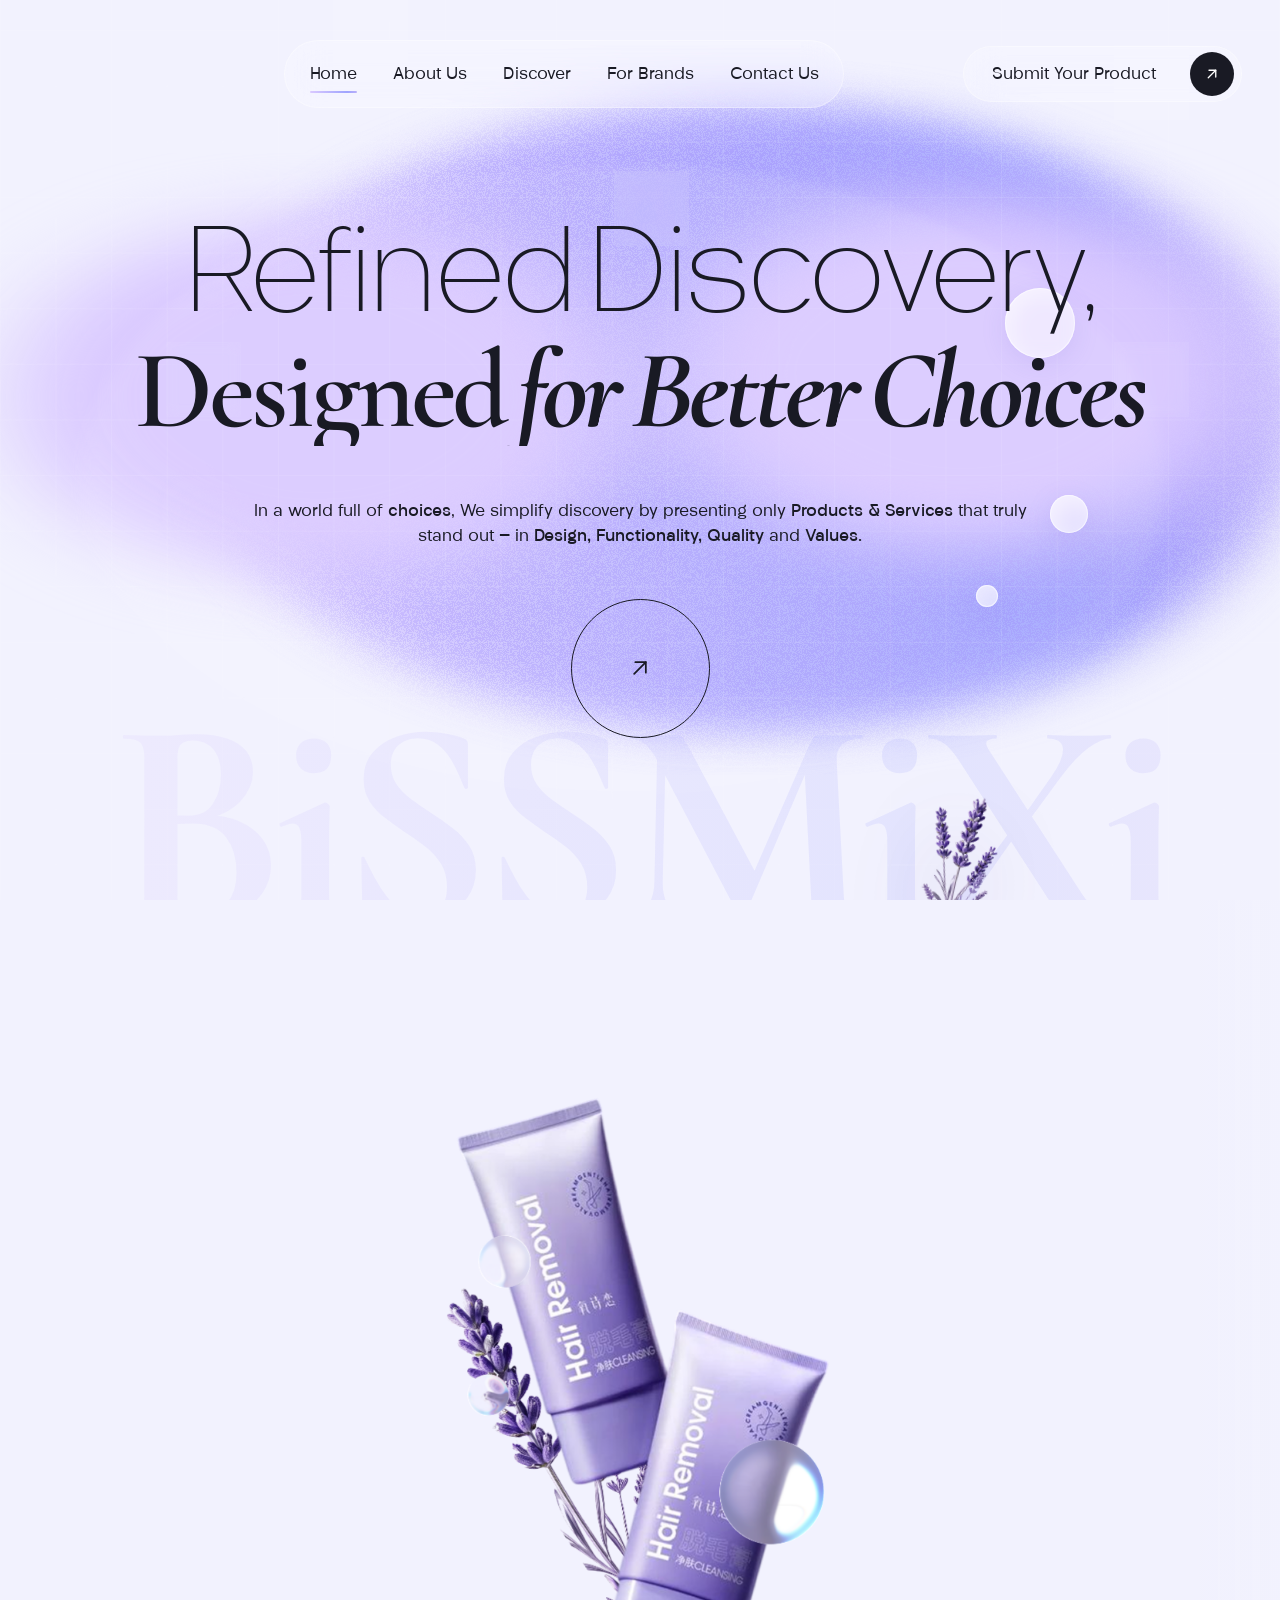
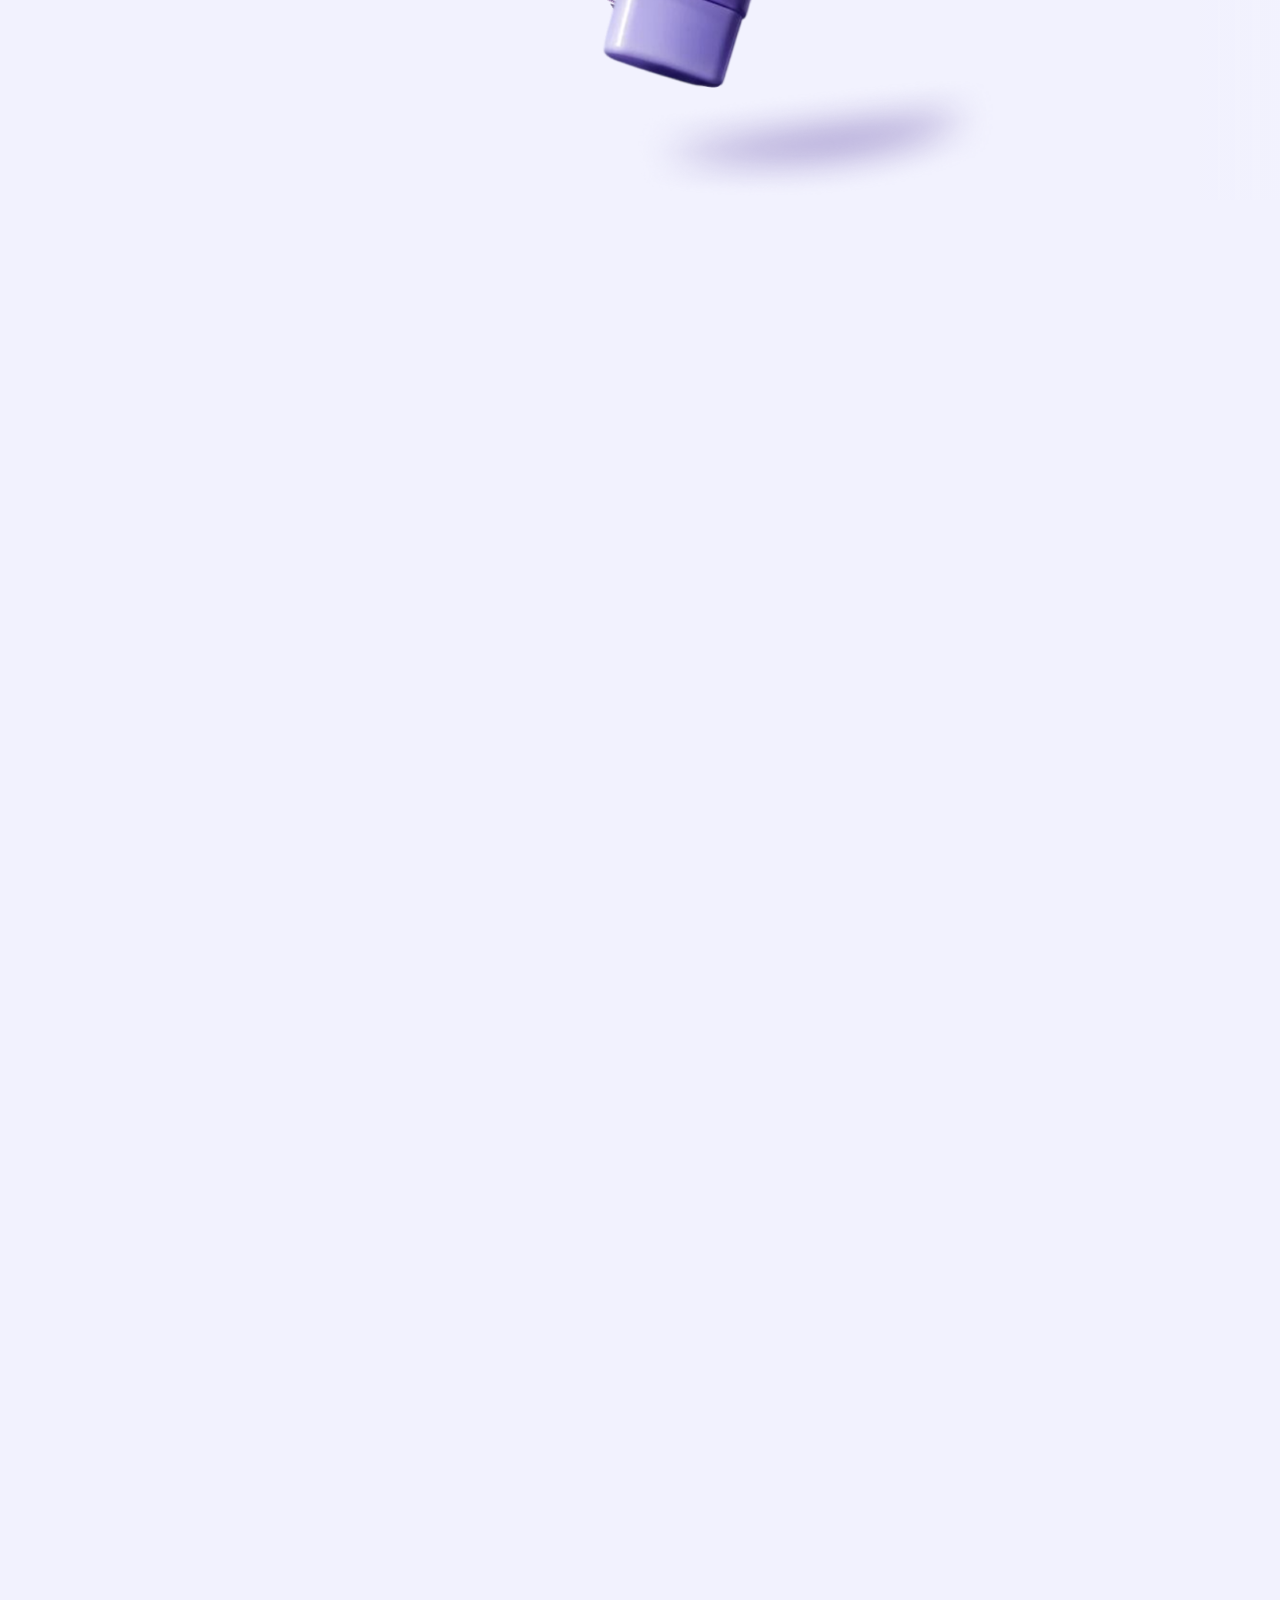
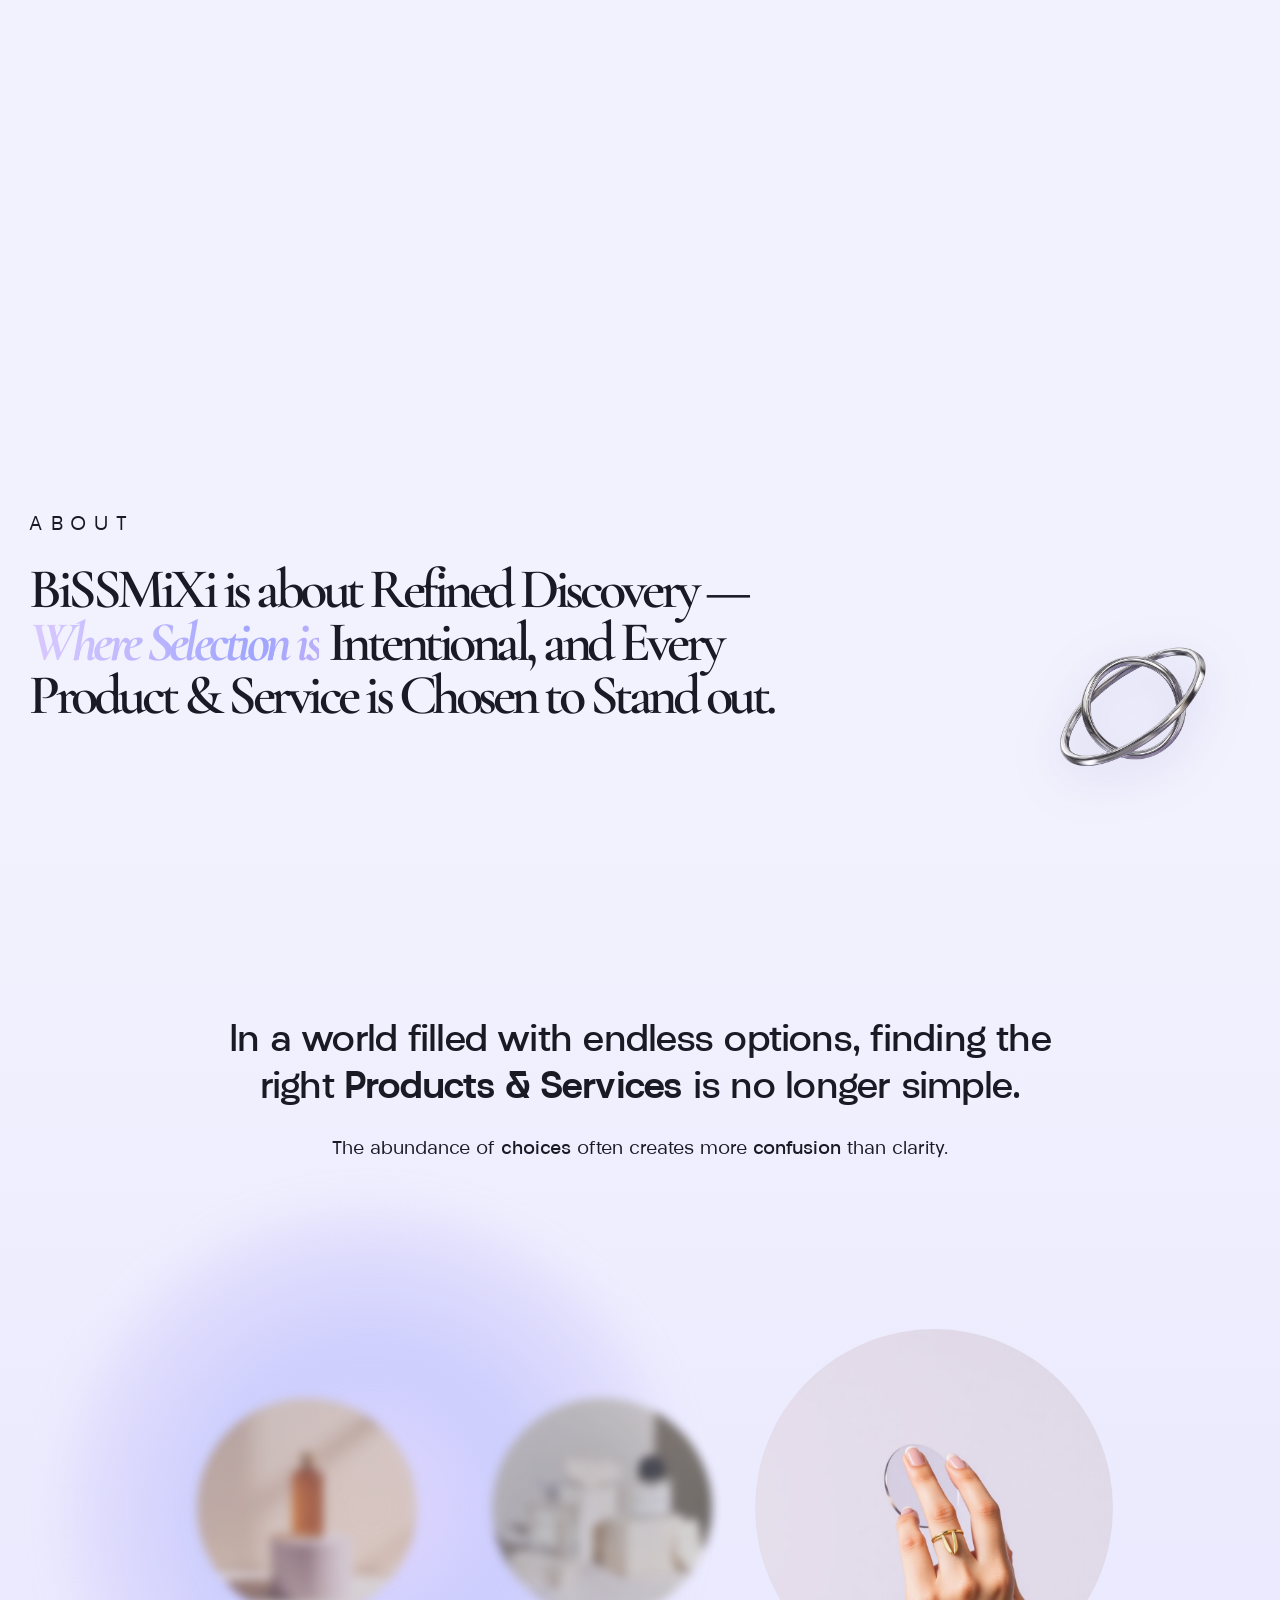
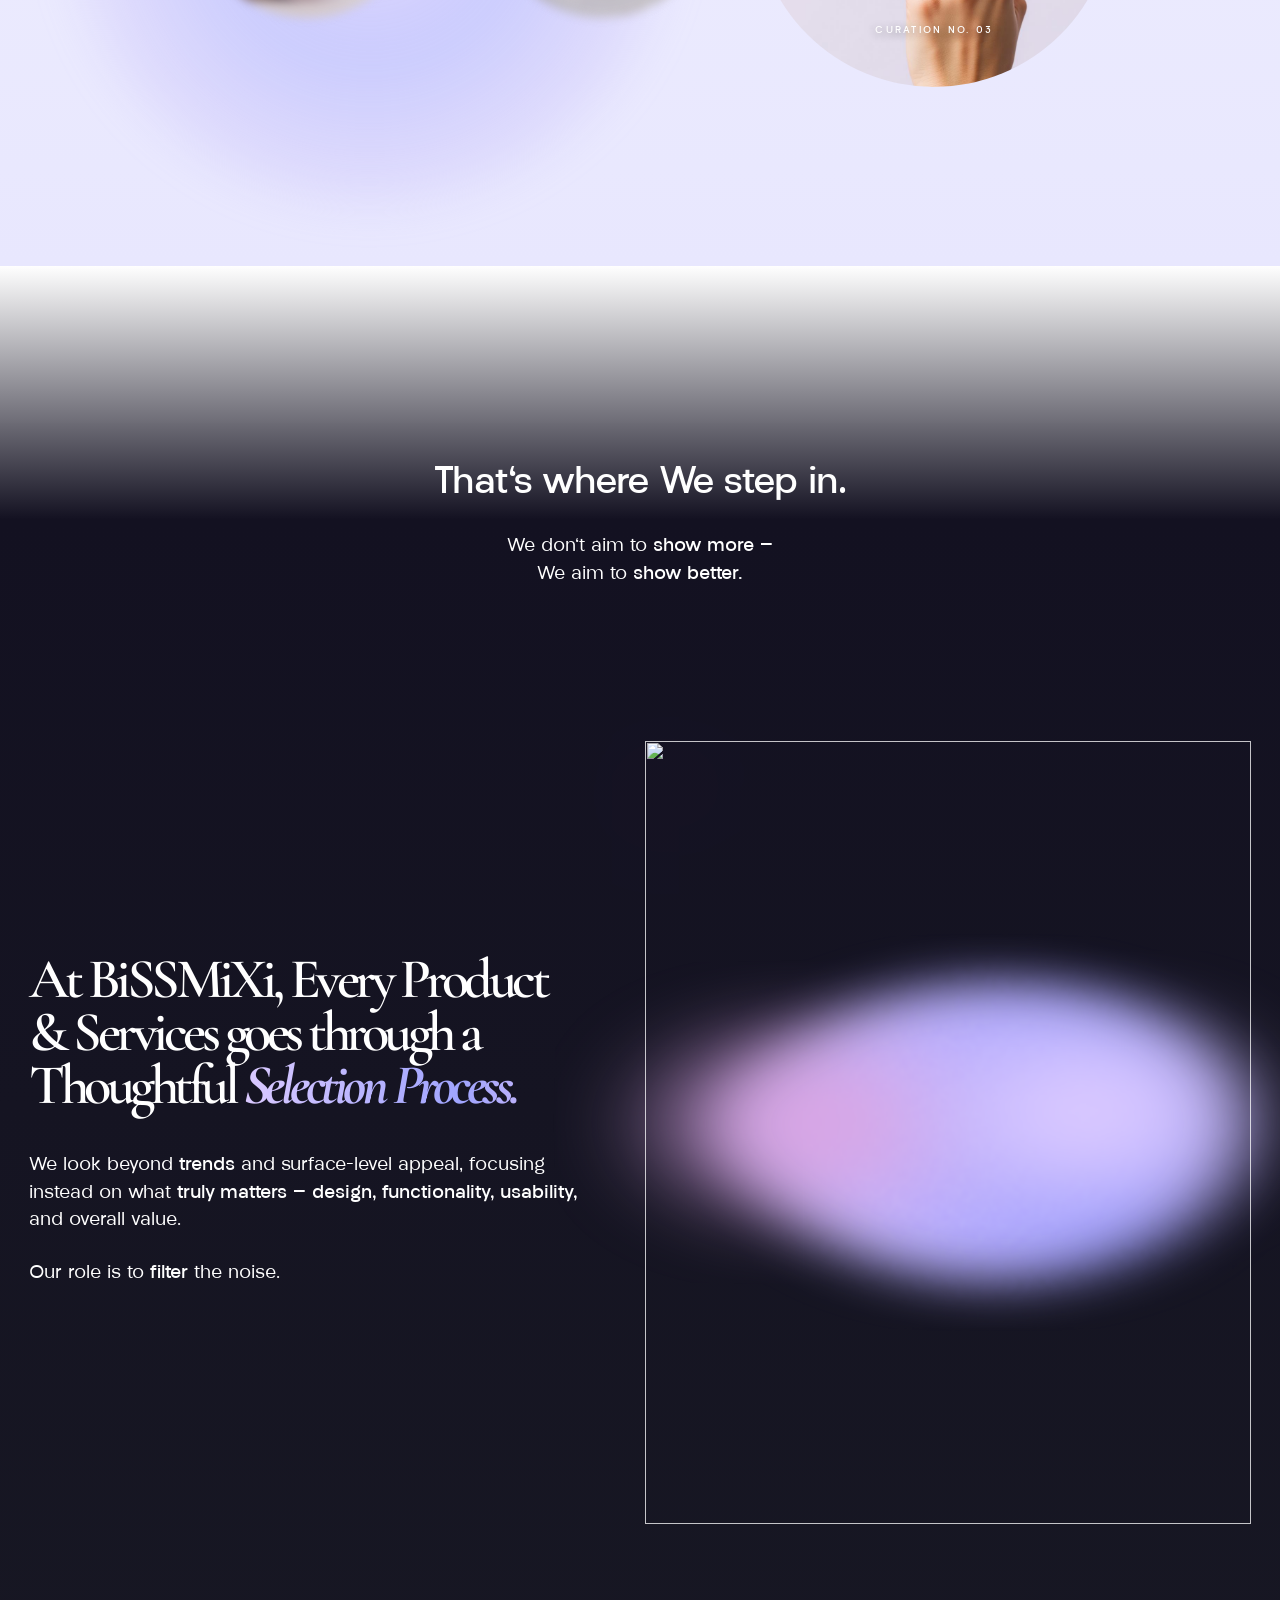
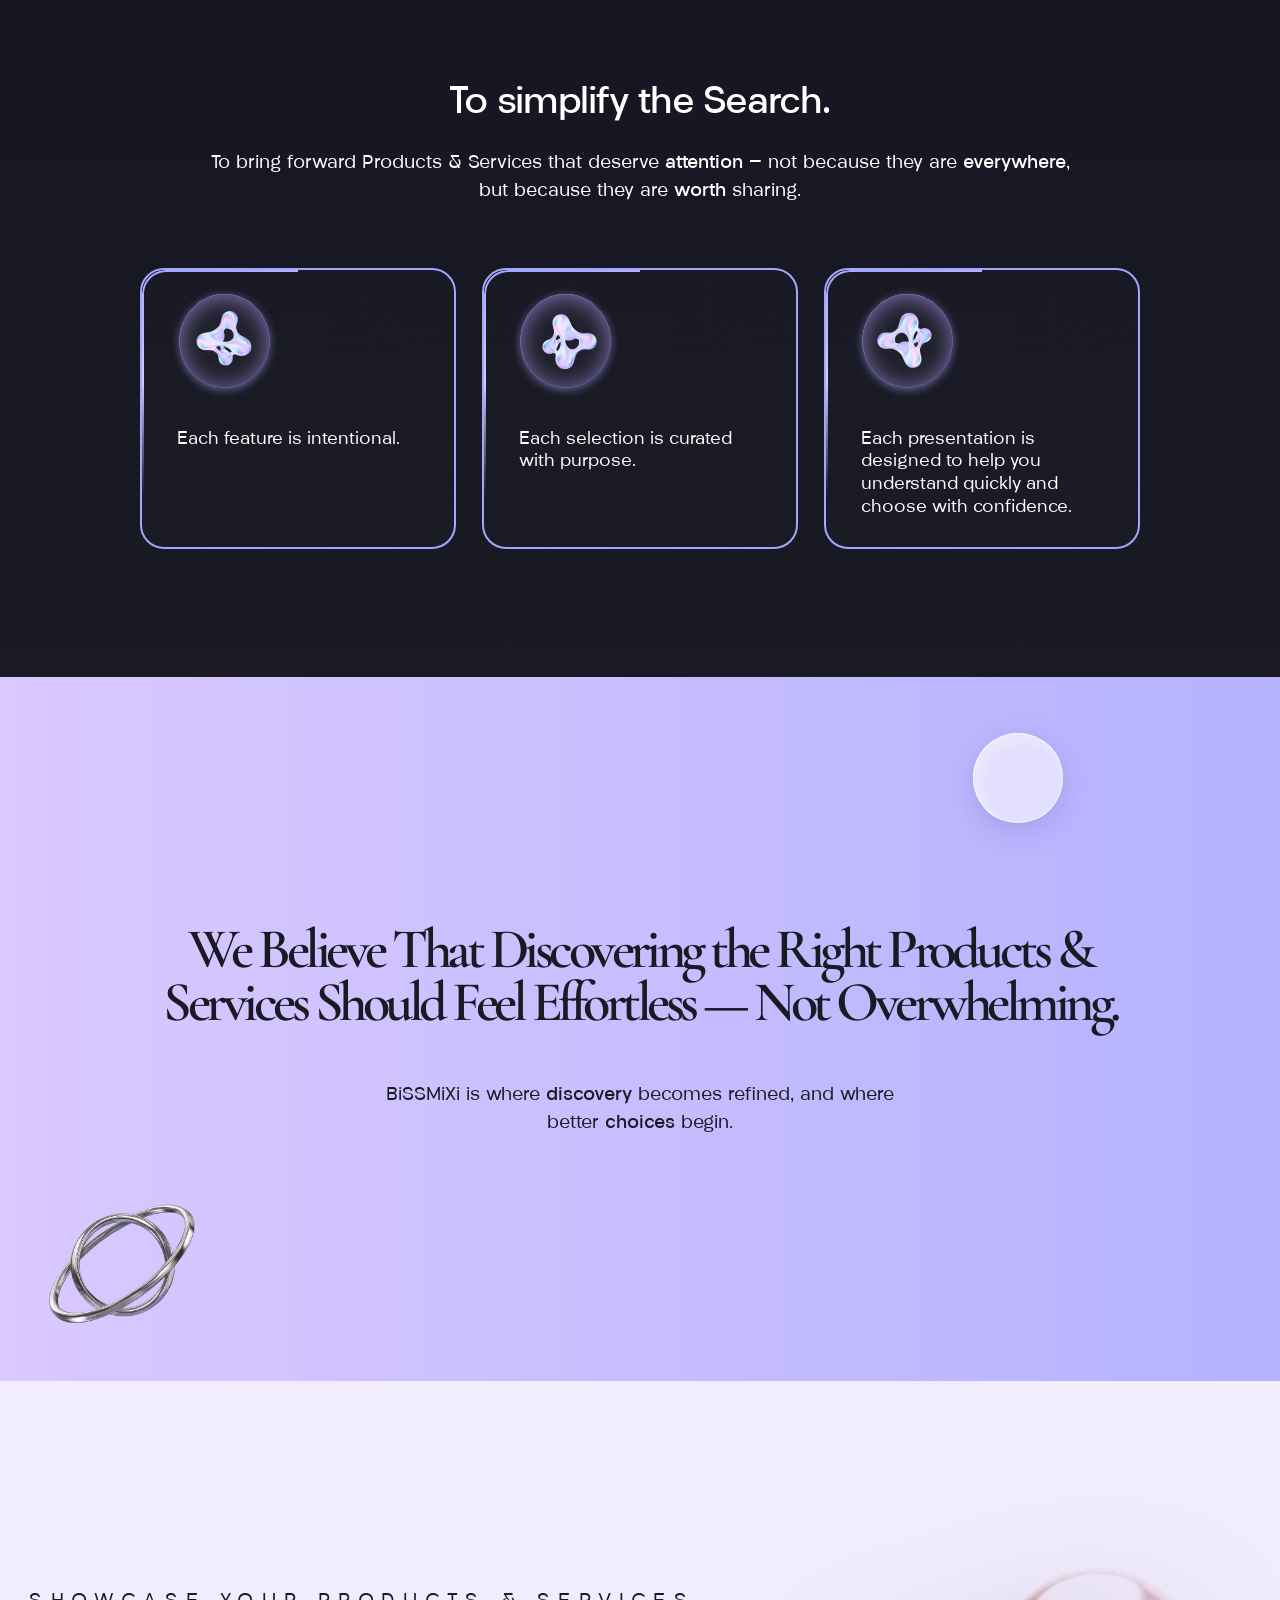
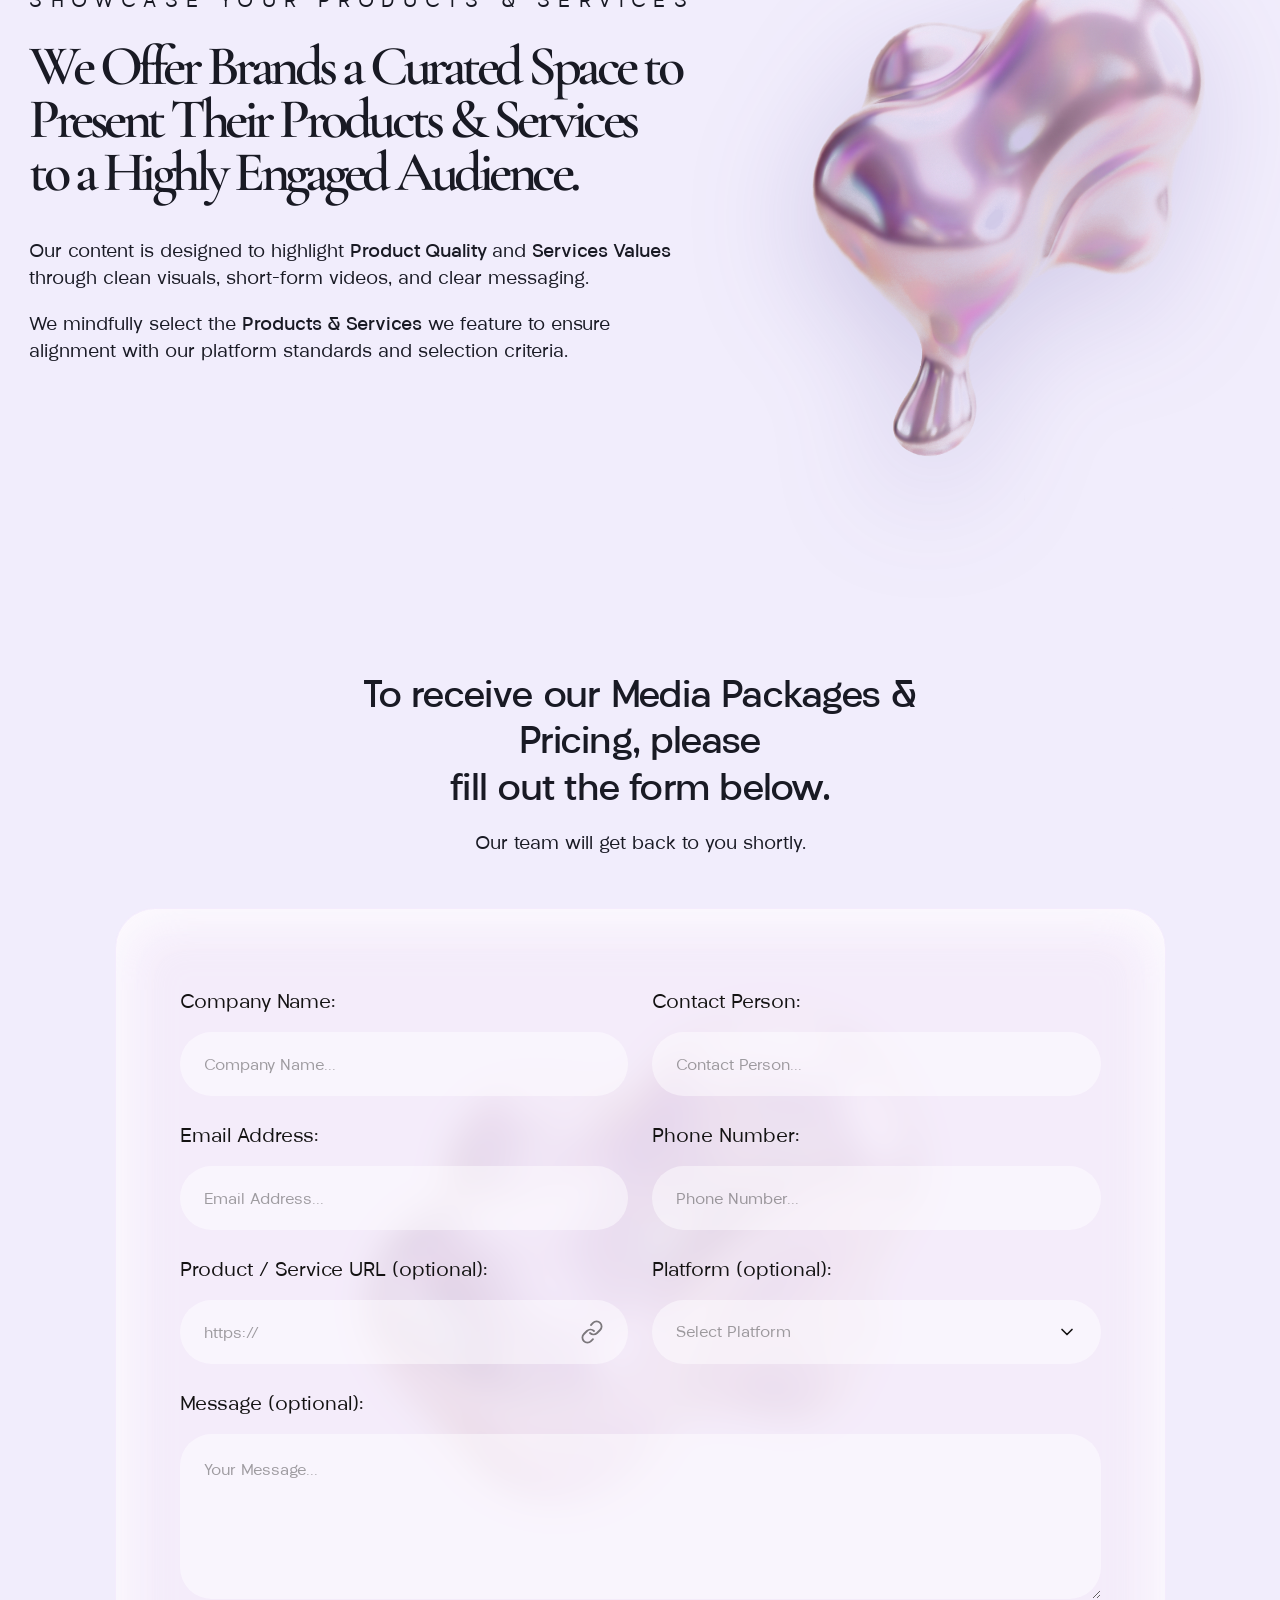
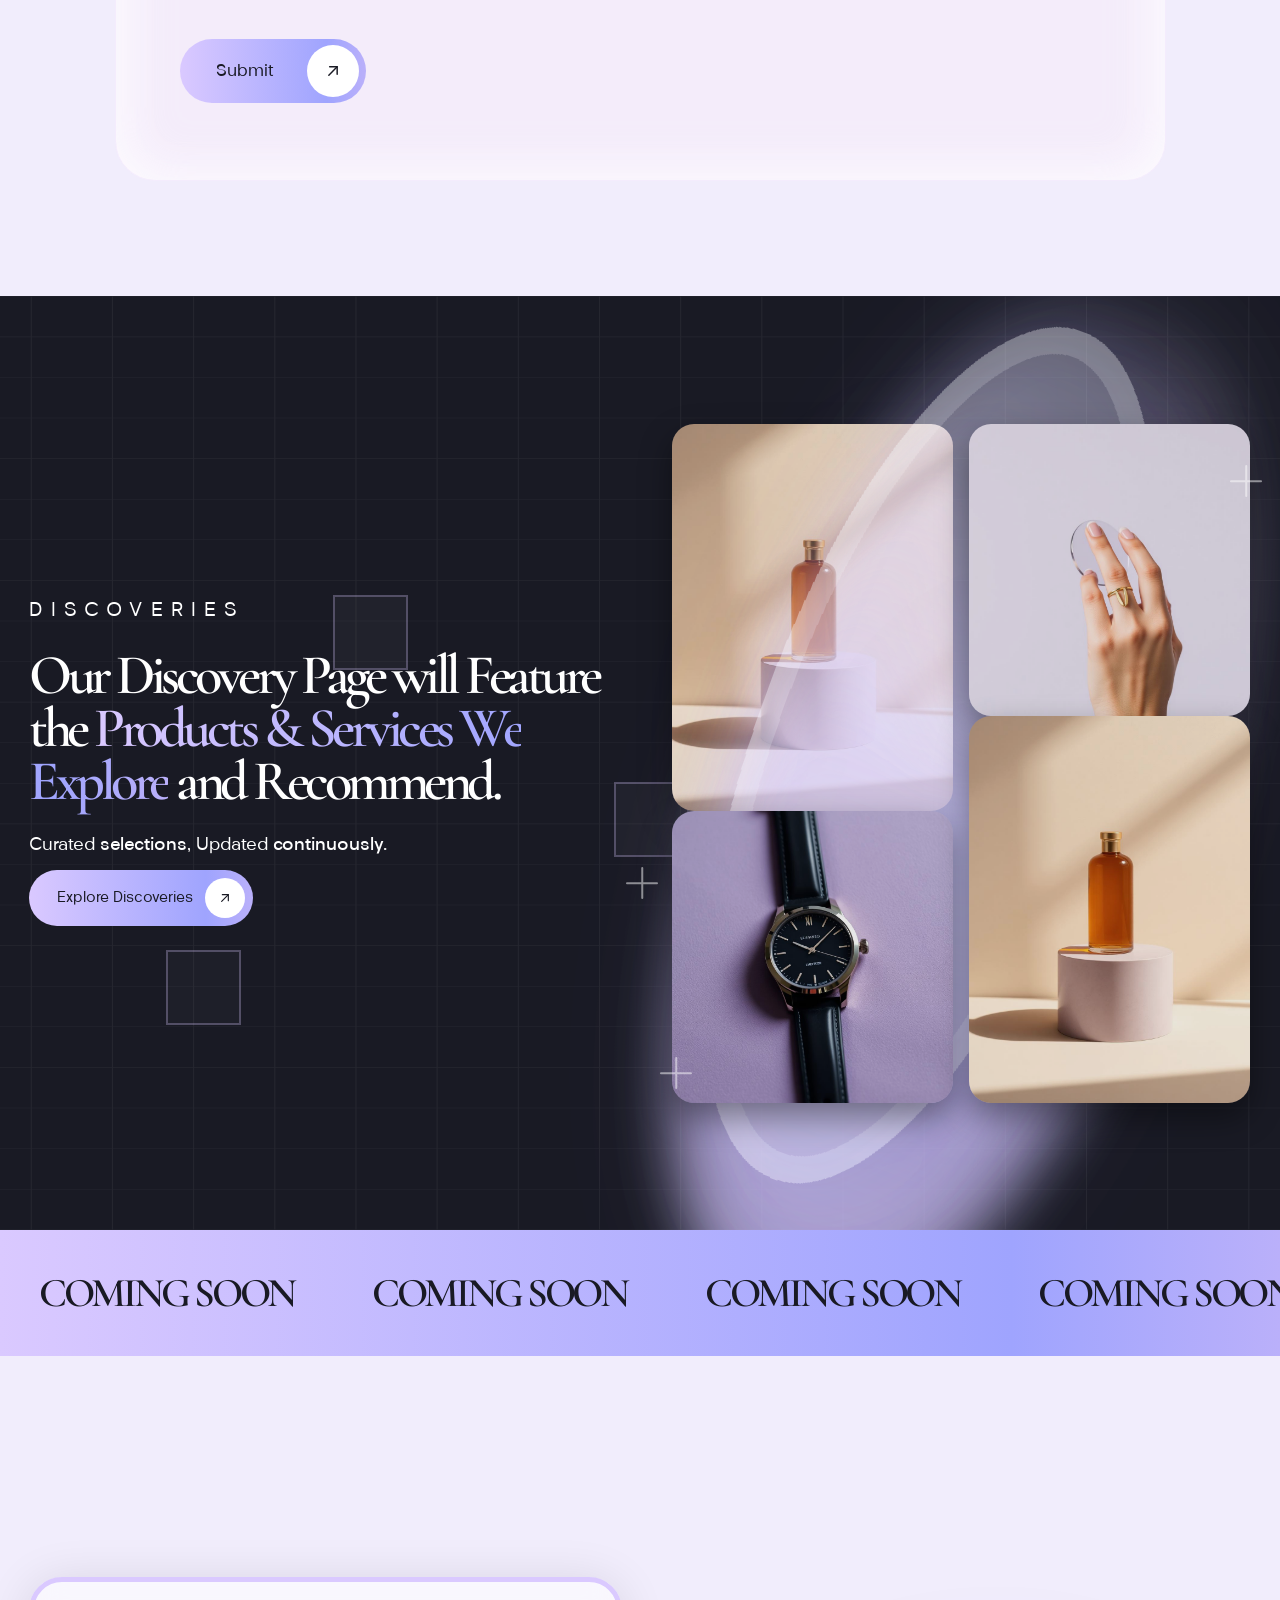
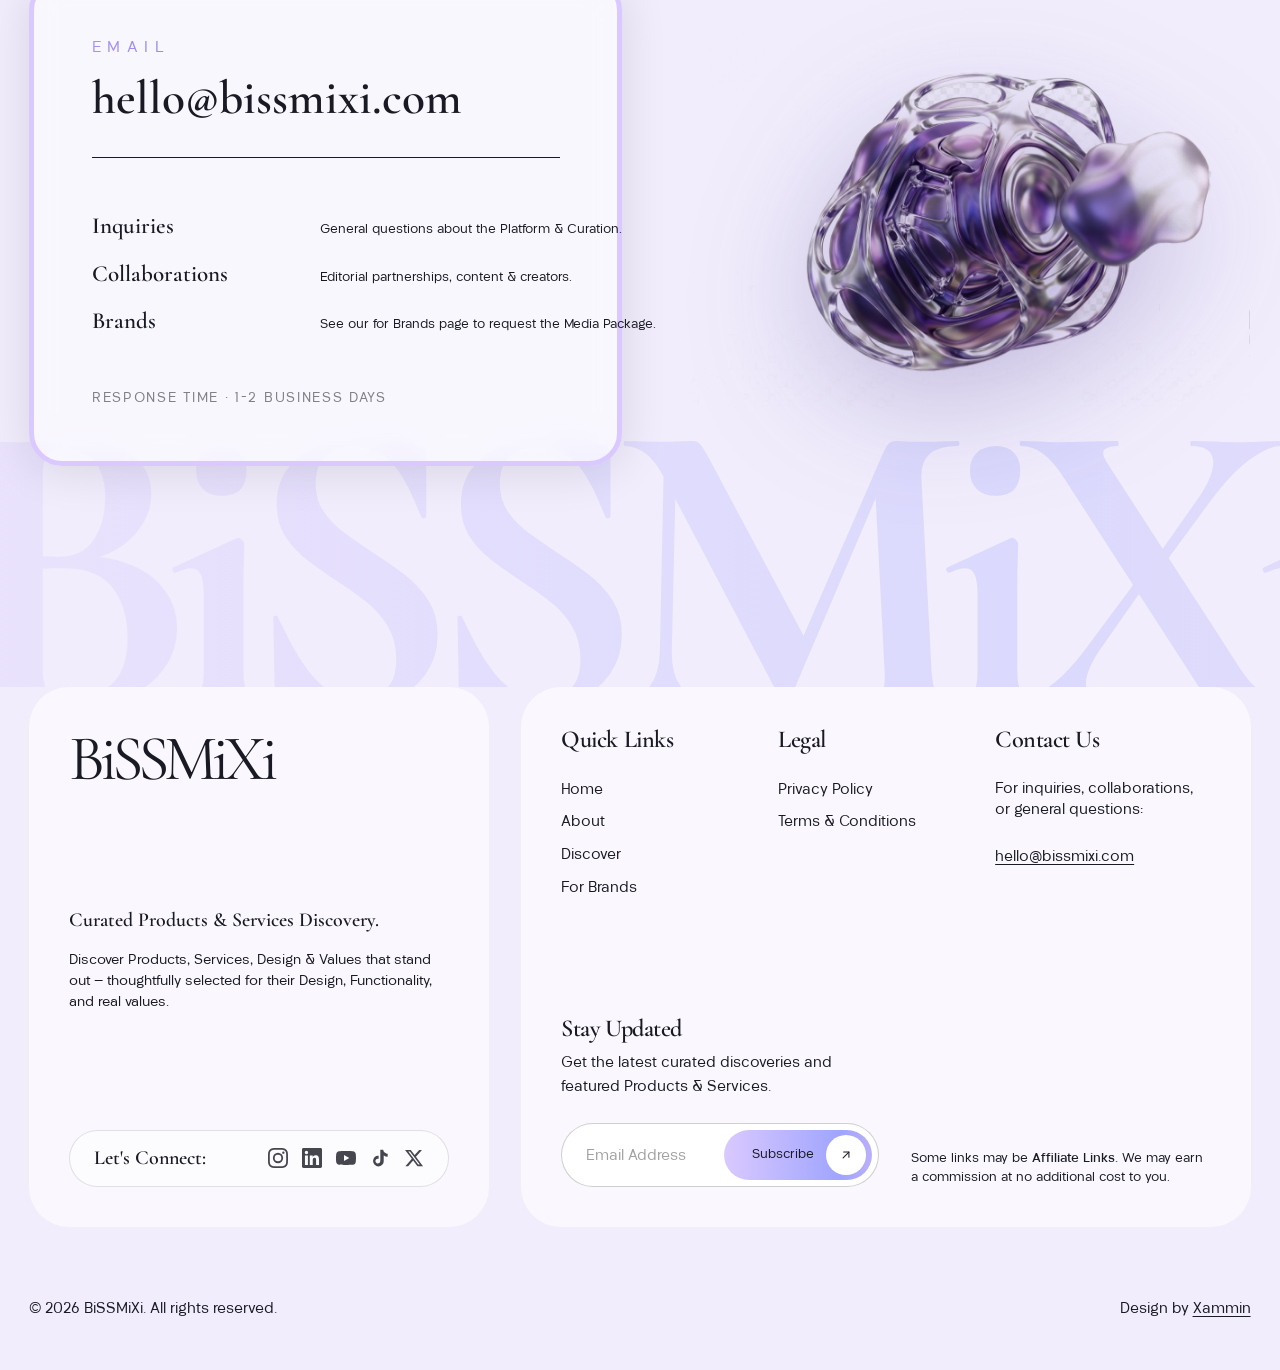
==== commit 03f362e6: "Polish Discoveries, Brands, Contact, and Footer sections Discoveries: - Replace gradient bg with sol" ====
--- a/index.html
+++ b/index.html
@@ -396,7 +396,8 @@
 
             <div class="brands__form-intro">
               <h3 class="brands__form-title">
-                To receive our Media Packages &amp; Pricing, please<br />
+                To receive our Media Packages &amp;<br />
+                Pricing, please<br />
                 fill out the form below.
               </h3>
               <p class="brands__form-sub">Our team will get back to you shortly.</p>
@@ -428,7 +429,7 @@
                   <div class="brands__field">
                     <label for="b-url">Product / Service URL (optional):</label>
                     <div class="brands__field-icon">
-                      <input id="b-url" class="brands__input" type="url" placeholder="https://" />
+                      <input id="b-url" class="brands__input" type="text" placeholder="https://" />
                       <svg class="brands__field-icon-svg" viewBox="0 0 24 24" fill="none" stroke="currentColor" stroke-width="1.8" stroke-linecap="round" stroke-linejoin="round">
                         <path d="M10 13a5 5 0 0 0 7.07 0l3-3a5 5 0 1 0-7.07-7.07L11 5"/>
                         <path d="M14 11a5 5 0 0 0-7.07 0l-3 3a5 5 0 1 0 7.07 7.07l1.99-1.99"/>
@@ -436,15 +437,29 @@
                     </div>
                   </div>
                   <div class="brands__field">
-                    <label for="b-platform">Platform (optional):</label>
-                    <div class="brands__select-wrap">
-                      <select id="b-platform" class="brands__select" required>
-                        <option value="" disabled selected>Select Platform</option>
-                        <option value="amazon">Amazon</option>
-                        <option value="noon">Noon</option>
-                        <option value="website">Website</option>
-                        <option value="other">Other</option>
-                      </select>
+                    <label id="b-platform-label">Platform (optional):</label>
+                    <div
+                      class="brands__dropdown"
+                      data-value=""
+                      role="combobox"
+                      aria-haspopup="listbox"
+                      aria-expanded="false"
+                      aria-labelledby="b-platform-label"
+                    >
+                      <button type="button" class="brands__dropdown-toggle">
+                        <span class="brands__dropdown-value brands__dropdown-value--placeholder">
+                          Select Platform
+                        </span>
+                        <svg class="brands__dropdown-arrow" viewBox="0 0 24 24" fill="none" stroke="currentColor" stroke-width="2" stroke-linecap="round" stroke-linejoin="round" aria-hidden="true">
+                          <polyline points="6 9 12 15 18 9" />
+                        </svg>
+                      </button>
+                      <ul class="brands__dropdown-menu" role="listbox">
+                        <li class="brands__dropdown-item" role="option" data-value="amazon" tabindex="-1">Amazon</li>
+                        <li class="brands__dropdown-item" role="option" data-value="noon" tabindex="-1">Noon</li>
+                        <li class="brands__dropdown-item" role="option" data-value="website" tabindex="-1">Website</li>
+                        <li class="brands__dropdown-item" role="option" data-value="other" tabindex="-1">Other</li>
+                      </ul>
                     </div>
                   </div>
                 </div>
@@ -467,6 +482,15 @@
 
       <!-- ===== Discoveries ===== -->
       <section id="discover" class="discoveries" aria-label="Discoveries">
+        <div class="discoveries__grid-bg" aria-hidden="true">
+          <img class="discoveries__grid-img" src="assets/images/discoveries-grid.svg" alt="" />
+          <span class="discoveries__shade discoveries__shade--1"></span>
+          <span class="discoveries__shade discoveries__shade--2"></span>
+          <span class="discoveries__shade discoveries__shade--3"></span>
+          <span class="discoveries__shade discoveries__shade--4"></span>
+          <span class="discoveries__shade discoveries__shade--5"></span>
+        </div>
+
         <div class="discoveries__inner">
           <div>
             <p class="discoveries__eyebrow">Discoveries</p>
@@ -487,30 +511,30 @@
           </div>
 
           <div class="discoveries__portal">
-            <div class="discoveries__spotlight" aria-hidden="true"></div>
-
-            <div class="discoveries__card" data-index="0">
-              <img src="assets/images/discovery-card-1.png" alt="Discovery card 1" />
-            </div>
-            <div class="discoveries__card" data-index="1">
-              <img src="assets/images/discovery-card-2.png" alt="Discovery card 2" />
-            </div>
-            <div class="discoveries__card" data-index="2">
-              <img src="assets/images/discovery-1.png" alt="Discovery card 3" />
-            </div>
-            <div class="discoveries__card" data-index="3">
-              <img src="assets/images/discovery-card-3.png" alt="Discovery card 4" />
-            </div>
-
-            <div class="discoveries__plus discoveries__plus--1" aria-hidden="true">
-              <img src="assets/images/plus-icon.svg" alt="" />
-            </div>
-            <div class="discoveries__plus discoveries__plus--2" aria-hidden="true">
-              <img src="assets/images/plus-icon.svg" alt="" />
-            </div>
-            <div class="discoveries__plus discoveries__plus--3" aria-hidden="true">
-              <img src="assets/images/plus-icon-alt.svg" alt="" />
-            </div>
+            <div class="discoveries__halo" aria-hidden="true"></div>
+            <div class="discoveries__portal-glass" aria-hidden="true">
+              <div class="discoveries__glass-blur"></div>
+              <div class="discoveries__spotlight">
+                <img src="assets/images/ellipse-portal.svg" alt="" />
+              </div>
+            </div>
+
+            <div class="discoveries__card discoveries__card--tl" data-index="0">
+              <img src="assets/images/curated-1.png" alt="Discovery — amber bottle" />
+            </div>
+            <div class="discoveries__card discoveries__card--tr" data-index="1">
+              <img src="assets/images/curated-3.png" alt="Discovery — hand &amp; ring" />
+            </div>
+            <div class="discoveries__card discoveries__card--bl" data-index="2">
+              <img src="assets/images/discovery-1.png" alt="Discovery — watch" />
+            </div>
+            <div class="discoveries__card discoveries__card--br" data-index="3">
+              <img src="assets/images/curated-1.png" alt="Discovery — amber bottle" />
+            </div>
+
+            <span class="discoveries__plus discoveries__plus--1" aria-hidden="true"></span>
+            <span class="discoveries__plus discoveries__plus--2" aria-hidden="true"></span>
+            <span class="discoveries__plus discoveries__plus--3" aria-hidden="true"></span>
           </div>
         </div>
       </section>
@@ -544,7 +568,7 @@
         <div class="contact__inner">
           <div class="contact__card">
             <div class="contact__email-group">
-              <div>
+              <div class="contact__email-block">
                 <p class="contact__eyebrow">Email</p>
                 <a
                   href="mailto:hello@bissmixi.com"
@@ -663,7 +687,7 @@
 
             <div class="site-footer__newsletter-row">
               <div class="site-footer__newsletter">
-                <div>
+                <div class="site-footer__newsletter-head">
                   <h5>Stay Updated</h5>
                   <p>
                     Get the latest curated discoveries and featured Products
@@ -701,7 +725,7 @@
 
         <div class="site-footer__bottom">
           <span>© <span id="footer-year">2026</span> BiSSMiXi. All rights reserved.</span>
-          <span>Design by <a href="#">Xammin</a></span>
+          <span>Design by <a href="https://www.xammin.com" target="_blank" rel="noopener noreferrer">Xammin</a></span>
         </div>
       </div>
     </footer>
--- a/css/sections/believe.css
+++ b/css/sections/believe.css
@@ -52,10 +52,10 @@
 
 .believe__sub strong { font-weight: var(--fw-semibold); }
 
-/* Small bubble — Ellipse 30 — top right */
+/* Small bubble — Ellipse 30 — top right, fully visible inside the section */
 .believe__bubble {
   position: absolute;
-  top: -3%;
+  top: 8%;
   right: 17%;
   width: clamp(60px, 7vw, 110px);
   aspect-ratio: 1 / 1;
--- a/css/sections/brands.css
+++ b/css/sections/brands.css
@@ -5,7 +5,8 @@
 .brands {
   position: relative;
   background: #f1edfc;
-  padding-block: clamp(80px, 9vw, 160px);
+  /* Reduced top padding to remove excessive space at the top */
+  padding-block: clamp(40px, 4vw, 80px) clamp(80px, 9vw, 160px);
   padding-inline: var(--section-pad-x);
   overflow: hidden;
   isolation: isolate;
@@ -20,7 +21,8 @@
 /* ---- TOP — Showcase intro + image 67 (right) ---- */
 .brands__intro {
   display: grid;
-  grid-template-columns: minmax(0, 1fr) minmax(0, 0.95fr);
+  /* Left column wider to match Figma's 954px text column where eyebrow fits */
+  grid-template-columns: minmax(0, 1.15fr) minmax(0, 0.85fr);
   align-items: center;
   gap: clamp(40px, 5vw, 80px);
   margin-bottom: clamp(80px, 10vw, 180px);
@@ -34,6 +36,12 @@
   color: var(--color-background);
   line-height: 0.834;
   margin-bottom: clamp(20px, 2.4vw, 33px);
+  /* Keep on single line at desktop — matches Figma */
+  white-space: nowrap;
+}
+
+@media (max-width: 900px) {
+  .brands__eyebrow { white-space: normal; }
 }
 
 .brands__heading {
@@ -228,21 +236,108 @@
   pointer-events: none;
 }
 
-/* Platform select — custom dropdown look */
-.brands__select-wrap { position: relative; }
-
-.brands__select {
-  appearance: none;
-  -webkit-appearance: none;
-  background-image: url("data:image/svg+xml;utf8,<svg xmlns='http://www.w3.org/2000/svg' viewBox='0 0 24 24' fill='none' stroke='%23141313' stroke-width='2' stroke-linecap='round' stroke-linejoin='round'><polyline points='6 9 12 15 18 9'/></svg>");
-  background-repeat: no-repeat;
-  background-position: right 24px center;
-  background-size: 24px;
-  padding-right: 60px;
+/* ============ Custom Platform dropdown ============
+   Replaces the native <select> with a styled button + panel.
+   Chevron stays visible at all times; menu styling matches form. */
+.brands__dropdown {
+  position: relative;
+  width: 100%;
+}
+
+.brands__dropdown-toggle {
+  width: 100%;
+  height: 64px;
+  display: flex;
+  align-items: center;
+  justify-content: space-between;
+  padding: 22px 24px;
+  background: rgba(255, 255, 255, 0.48);
+  border: none;
+  border-radius: 100px;
+  font-family: var(--font-body);
+  font-size: 16px;
+  color: #141313;
   cursor: pointer;
-}
-
-.brands__select:invalid { color: rgba(20, 19, 19, 0.4); }
+  text-align: left;
+  transition: background var(--duration-fast);
+}
+
+.brands__dropdown-toggle:hover { background: rgba(255, 255, 255, 0.62); }
+
+.brands__dropdown-toggle:focus-visible {
+  outline: 2px solid var(--color-primary-2);
+  outline-offset: 2px;
+  background: rgba(255, 255, 255, 0.75);
+}
+
+.brands__dropdown-value { flex: 1; min-width: 0; }
+.brands__dropdown-value--placeholder { color: rgba(20, 19, 19, 0.4); }
+
+.brands__dropdown-arrow {
+  width: 20px;
+  height: 20px;
+  flex-shrink: 0;
+  margin-left: 12px;
+  color: #141313;
+  transition: transform var(--duration-fast) var(--ease-out);
+  pointer-events: none;
+}
+
+.brands__dropdown.is-open .brands__dropdown-arrow {
+  transform: rotate(180deg);
+}
+
+.brands__dropdown-menu {
+  position: absolute;
+  top: calc(100% + 8px);
+  left: 0;
+  right: 0;
+  background: rgba(255, 255, 255, 0.95);
+  -webkit-backdrop-filter: blur(20px);
+  backdrop-filter: blur(20px);
+  border: 1px solid rgba(218, 201, 255, 0.5);
+  border-radius: 24px;
+  padding: 8px;
+  box-shadow: 0 18px 48px rgba(80, 60, 150, 0.18);
+  z-index: 10;
+  opacity: 0;
+  pointer-events: none;
+  transform: translateY(-8px);
+  transition: opacity var(--duration-fast) var(--ease-out),
+              transform var(--duration-fast) var(--ease-out);
+  list-style: none;
+  margin: 0;
+  max-height: 260px;
+  overflow-y: auto;
+}
+
+.brands__dropdown.is-open .brands__dropdown-menu {
+  opacity: 1;
+  pointer-events: auto;
+  transform: translateY(0);
+}
+
+.brands__dropdown-item {
+  padding: 14px 20px;
+  font-family: var(--font-body);
+  font-size: 15px;
+  color: #141313;
+  cursor: pointer;
+  border-radius: 16px;
+  transition: background var(--duration-fast);
+}
+
+.brands__dropdown-item:hover,
+.brands__dropdown-item:focus-visible {
+  background: rgba(218, 201, 255, 0.35);
+  outline: none;
+}
+
+.brands__dropdown-item.is-selected {
+  background: var(--gradient-primary);
+  color: var(--color-background);
+  font-weight: var(--fw-semibold);
+}
 
 .brands__submit {
   display: inline-flex;
@@ -270,8 +365,8 @@
   width: 52px;
   height: 52px;
   border-radius: 50%;
-  background: var(--color-background);
-  color: var(--color-white);
+  background: var(--color-white);
+  color: var(--color-background);
   display: inline-flex;
   align-items: center;
   justify-content: center;
@@ -283,7 +378,7 @@
   height: 20px;
   stroke: currentColor;
   fill: none;
-  stroke-width: 1.5;
+  stroke-width: 1.75;
   stroke-linecap: round;
   stroke-linejoin: round;
 }
--- a/css/sections/discoveries.css
+++ b/css/sections/discoveries.css
@@ -1,37 +1,70 @@
 /* ==========================================================================
-   Section: Discoveries — Dark portal w/ Ellipse 42 spotlight orbiting behind cards
+   Section: Discoveries — Dark portal with tilted Ellipse 42 orbiting behind cards
    ========================================================================== */
 
 .discoveries {
   position: relative;
-  background: linear-gradient(
-    180deg,
-    #f1edfc 0%,
-    #161321 22%,
-    #161321 60%,
-    #191a24 100%
-  );
+  background: #191a24;
   color: var(--color-white);
-  padding-block: clamp(140px, 14vw, 280px);
+  padding-block: clamp(80px, 10vw, 200px);
   padding-inline: var(--section-pad-x);
   overflow: hidden;
   isolation: isolate;
 }
 
-/* Background perspective grid + shades (carried from hero design) */
+/* Perspective grid + glass shade squares (matches Figma exactly) */
 .discoveries__grid-bg {
   position: absolute;
-  inset: 22% 0 0 0;
+  inset: 0;
   width: 100%;
+  height: 100%;
   pointer-events: none;
-  opacity: 0.38;
   z-index: 0;
-}
-
-.discoveries__grid-bg img {
+  overflow: hidden;
+}
+
+.discoveries__grid-img {
+  position: absolute;
+  inset: 0;
   width: 100%;
   height: 100%;
   object-fit: cover;
+  opacity: 0.38;
+}
+
+/* 5 floating glass shade squares (75px each, purple-bordered) */
+.discoveries__shade {
+  position: absolute;
+  width: 75px;
+  height: 75px;
+  border: 2px solid #dac9ff;
+  opacity: 0.3;
+}
+
+.discoveries__shade--1 {
+  left: 13%;
+  top: 70%;
+  background: rgba(255, 255, 255, 0.08);
+}
+.discoveries__shade--2 {
+  left: 26%;
+  top: 32%;
+  background: rgba(255, 255, 255, 0.12);
+}
+.discoveries__shade--3 {
+  left: 48%;
+  top: 52%;
+  background: rgba(255, 255, 255, 0.12);
+}
+.discoveries__shade--4 {
+  left: 87%;
+  top: 70%;
+  background: rgba(255, 255, 255, 0.1);
+}
+.discoveries__shade--5 {
+  left: 87%;
+  top: 37%;
+  background: rgba(255, 255, 255, 0.12);
 }
 
 .discoveries__inner {
@@ -45,7 +78,9 @@
   gap: clamp(40px, 5vw, 80px);
 }
 
-/* ---- Text column ---- */
+/* ============================================================
+   Text column
+   ============================================================ */
 .discoveries__eyebrow {
   font-family: var(--font-body);
   font-size: var(--eyebrow-fs-lg);
@@ -63,7 +98,7 @@
   line-height: var(--headline-leading);
   letter-spacing: var(--headline-tracking);
   color: var(--color-white);
-  margin-bottom: clamp(24px, 3vw, 40px);
+  margin-bottom: clamp(16px, 1.8vw, 24px);
   max-width: 800px;
 }
 
@@ -80,11 +115,11 @@
 
 .discoveries__sub {
   font-family: var(--font-body);
-  font-size: clamp(16px, 1.5vw, 26px);
+  font-size: clamp(15px, 1.4vw, 22px);
   line-height: 1.4;
   color: var(--color-white);
   max-width: 564px;
-  margin-bottom: clamp(28px, 3vw, 44px);
+  margin-bottom: clamp(10px, 1vw, 16px);
 }
 
 .discoveries__sub strong { font-weight: var(--fw-semibold); }
@@ -92,14 +127,14 @@
 .discoveries__cta {
   display: inline-flex;
   align-items: center;
-  gap: 34px;
-  padding: 16px 7px 16px 36px;
-  height: 64px;
+  gap: 12px;
+  padding: 8px 8px 8px 28px;
+  height: 56px;
   background: var(--gradient-primary);
   border-radius: 100px;
   cursor: pointer;
   font-family: var(--font-body);
-  font-size: 17px;
+  font-size: 15px;
   color: var(--color-background);
   text-transform: capitalize;
   transition: transform var(--duration-fast), box-shadow var(--duration-base);
@@ -112,69 +147,192 @@
 }
 
 .discoveries__cta-icon {
-  width: 52px;
-  height: 52px;
+  width: 40px;
+  height: 40px;
   border-radius: 50%;
-  background: var(--color-background);
-  color: var(--color-white);
+  background: var(--color-white);
+  color: var(--color-background);
   display: inline-flex;
   align-items: center;
   justify-content: center;
 }
 
 .discoveries__cta-icon svg {
-  width: 20px;
-  height: 20px;
+  width: 16px;
+  height: 16px;
   stroke: currentColor;
   fill: none;
-  stroke-width: 1.5;
+  stroke-width: 1.75;
   stroke-linecap: round;
   stroke-linejoin: round;
 }
 
-/* ---- Portal column (right) ---- */
+/* ============================================================
+   Portal column — Ellipse 42 + 4 asymmetric cards
+   The portal has a fixed aspect ratio so cards can be absolutely
+   positioned with proper proportions, and the spotlight extends
+   well beyond the card area for the halo glow effect.
+   ============================================================ */
 .discoveries__portal {
   position: relative;
   width: 100%;
-  aspect-ratio: 0.85 / 1;
-  display: grid;
-  grid-template-columns: repeat(2, 1fr);
-  grid-template-rows: repeat(2, 1fr);
-  gap: 16px;
-  padding: 8%;
-}
-
-/* Ellipse 42 — the moving spotlight that orbits behind cards */
+  max-width: 600px;
+  aspect-ratio: 580 / 680;
+  margin-inline: auto;
+  z-index: 1;
+}
+
+/* ============================================================
+   Ellipse 42 portal: STATIC shape, animated COLOR/gradient
+   gives the feel of energy flowing through the portal
+   ============================================================ */
+.discoveries__portal-glass {
+  position: absolute;
+  /* Centered diagonally, larger to encompass the card area.
+     Shifted slightly downward so the shape sits a bit lower. */
+  top: 56%;
+  left: 50%;
+  width: 105%;
+  aspect-ratio: 452 / 920;
+  transform: translate(-50%, -50%) rotate(20deg);
+  pointer-events: none;
+  /* z-index: 2 — IN FRONT of card 1 (TL bottle), BEHIND cards 2/3/4 (z:3) */
+  z-index: 2;
+  will-change: transform;
+}
+
+/* Glass blur layer — backdrop-filtered region clipped to the SVG shape */
+.discoveries__glass-blur {
+  position: absolute;
+  inset: 0;
+  /* Backdrop-blur clipped through the SVG's ellipse mask so only the area
+     inside the portal shape blurs whatever is behind it */
+  -webkit-mask: url("../../assets/images/ellipse-portal.svg") center / contain no-repeat;
+          mask: url("../../assets/images/ellipse-portal.svg") center / contain no-repeat;
+  -webkit-backdrop-filter: blur(14px) saturate(1.25);
+  backdrop-filter: blur(14px) saturate(1.25);
+  background: rgba(218, 201, 255, 0.06);
+}
+
+/* The static glass shape — never rotates, just sits tilted */
 .discoveries__spotlight {
+  position: absolute;
+  inset: 0;
+  width: 100%;
+  height: 100%;
+}
+
+.discoveries__spotlight img {
+  width: 100%;
+  height: 100%;
+  display: block;
+  /* Boost the SVG's stroke and glow significantly so the portal reads clearly */
+  filter:
+    brightness(1.9)
+    saturate(1.35)
+    contrast(1.15)
+    drop-shadow(0 0 40px rgba(159, 164, 254, 0.65));
+}
+
+/* Color band flowing along the portal's long axis (top→bottom and back)
+   — creates the "energy flowing through" feel without rotating the shape */
+.discoveries__portal-glass::before {
+  content: "";
+  position: absolute;
+  inset: 5% 12%;
+  border-radius: 50%;
+  background: linear-gradient(
+    180deg,
+    rgba(218, 201, 255, 0) 0%,
+    rgba(218, 201, 255, 0.55) 30%,
+    rgba(159, 164, 254, 0.7) 50%,
+    rgba(186, 176, 250, 0.55) 70%,
+    rgba(186, 176, 250, 0) 100%
+  );
+  background-size: 100% 300%;
+  background-position: 0% 0%;
+  filter: blur(28px);
+  animation: discoveries-flow 4.5s linear infinite;
+  z-index: -1;
+}
+
+@keyframes discoveries-flow {
+  0%   { background-position: 0% 0%; }
+  100% { background-position: 0% -200%; }
+}
+
+/* Conic gradient layer rotating inside the portal — chromatic shimmer */
+.discoveries__portal-glass::after {
+  content: "";
+  position: absolute;
+  inset: 8% 15%;
+  border-radius: 50%;
+  background: conic-gradient(
+    from 0deg at 50% 50%,
+    rgba(218, 201, 255, 0) 0deg,
+    rgba(218, 201, 255, 0.45) 60deg,
+    rgba(159, 164, 254, 0.55) 130deg,
+    rgba(186, 176, 250, 0.45) 220deg,
+    rgba(218, 201, 255, 0.3) 300deg,
+    rgba(218, 201, 255, 0) 360deg
+  );
+  filter: blur(34px);
+  animation: discoveries-conic 7s linear infinite;
+  z-index: -2;
+  mix-blend-mode: screen;
+  opacity: 0.85;
+}
+
+@keyframes discoveries-conic {
+  from { transform: rotate(0deg); }
+  to   { transform: rotate(360deg); }
+}
+
+/* Outer breathing halo behind everything */
+.discoveries__halo {
   position: absolute;
   top: 50%;
   left: 50%;
-  width: 90%;
-  aspect-ratio: 1 / 1;
+  width: 130%;
+  height: 115%;
   transform: translate(-50%, -50%);
-  border-radius: 50%;
+  pointer-events: none;
+  z-index: 0;
   background: radial-gradient(
-    circle at center,
-    rgba(218, 201, 255, 0.55) 0%,
-    rgba(159, 164, 254, 0.35) 35%,
-    rgba(186, 176, 250, 0.2) 60%,
+    ellipse 40% 55% at center,
+    rgba(159, 164, 254, 0.55) 0%,
+    rgba(186, 176, 250, 0.3) 30%,
+    rgba(186, 176, 250, 0.12) 55%,
     rgba(186, 176, 250, 0) 80%
   );
-  filter: blur(30px);
-  pointer-events: none;
-  z-index: 1;
-  will-change: transform;
-}
-
-/* Each card sits on the grid */
+  filter: blur(50px);
+  will-change: transform, opacity;
+  animation: discoveries-halo 6s var(--ease-in-out) infinite;
+}
+
+@keyframes discoveries-halo {
+  0%, 100% {
+    transform: translate(-50%, -50%) scale(1);
+    opacity: 0.8;
+  }
+  50% {
+    transform: translate(-48%, -52%) scale(1.12);
+    opacity: 1;
+  }
+}
+
+/* Each card — absolutely positioned for asymmetric layout */
 .discoveries__card {
-  position: relative;
+  position: absolute;
   z-index: 2;
+  width: calc(50% - 8px);
   border-radius: 22px;
   overflow: hidden;
   background: rgba(255, 255, 255, 0.04);
-  filter: brightness(0.7) saturate(0.85);
-  transform: scale(0.92);
+  -webkit-backdrop-filter: blur(8px);
+  backdrop-filter: blur(8px);
+  box-shadow: 0 14px 32px rgba(0, 0, 0, 0.4);
+  filter: brightness(0.92) saturate(0.95);
   transition:
     filter 0.9s var(--ease-out),
     transform 0.9s var(--ease-out),
@@ -183,55 +341,266 @@
 }
 
 .discoveries__card.is-lit {
-  filter: brightness(1.1) saturate(1.1);
-  transform: scale(1);
-  box-shadow: 0 30px 60px rgba(159, 164, 254, 0.3);
+  filter: brightness(1.15) saturate(1.1);
+  transform: scale(1.03);
+  box-shadow: 0 30px 60px rgba(159, 164, 254, 0.5);
 }
 
 .discoveries__card img {
   width: 100%;
   height: 100%;
   object-fit: cover;
+  display: block;
   transition: transform 1.2s var(--ease-out);
 }
 
 .discoveries__card.is-lit img { transform: scale(1.04); }
 
-/* Floating + icons decorating around */
+/* Asymmetric absolute positioning matching Figma diagonal pattern:
+   tall TL  | short TR
+   short BL | tall BR
+   Heights tightened so the row gap is small (matches design). */
+.discoveries__card--tl {
+  top: 0;
+  left: 0;
+  height: 57%;
+  /* TL sits BEHIND the portal so it has the 3D-tunnel feel */
+  z-index: 1;
+}
+.discoveries__card--tr {
+  top: 0;
+  right: 0;
+  height: 43%;
+  z-index: 3;
+}
+.discoveries__card--bl {
+  bottom: 0;
+  left: 0;
+  height: 43%;
+  z-index: 3;
+}
+.discoveries__card--br {
+  bottom: 0;
+  right: 0;
+  height: 57%;
+  z-index: 3;
+}
+
+/* ============================================================
+   Floating + plus icons
+   ============================================================ */
 .discoveries__plus {
   position: absolute;
-  width: clamp(40px, 4vw, 70px);
+  width: clamp(20px, 2.5vw, 38px);
   aspect-ratio: 1 / 1;
-  opacity: 0.55;
+  opacity: 0.5;
   pointer-events: none;
   z-index: 3;
+  color: var(--color-white);
   will-change: transform;
 }
 
-.discoveries__plus img { width: 100%; height: 100%; }
+.discoveries__plus::before,
+.discoveries__plus::after {
+  content: "";
+  position: absolute;
+  background: currentColor;
+  border-radius: 2px;
+}
+
+.discoveries__plus::before {
+  top: 50%;
+  left: 0;
+  right: 0;
+  height: 1.5px;
+  transform: translateY(-50%);
+}
+
+.discoveries__plus::after {
+  left: 50%;
+  top: 0;
+  bottom: 0;
+  width: 1.5px;
+  transform: translateX(-50%);
+}
 
 .discoveries__plus--1 {
-  top: 12%;
-  right: 4%;
+  top: 6%;
+  right: -2%;
   animation: discoveries-plus 8s var(--ease-in-out) infinite;
 }
 .discoveries__plus--2 {
-  bottom: 4%;
-  left: 8%;
+  bottom: 2%;
+  left: -2%;
   animation: discoveries-plus 10s var(--ease-in-out) infinite reverse;
 }
 .discoveries__plus--3 {
-  top: 50%;
-  left: 22%;
+  bottom: 30%;
+  left: -8%;
   animation: discoveries-plus 12s var(--ease-in-out) infinite;
 }
 
 @keyframes discoveries-plus {
-  0%, 100% { transform: translate(0,0) rotate(0deg); }
-  50%      { transform: translate(8px,-12px) rotate(45deg); }
-}
-
-@media (max-width: 1024px) {
-  .discoveries__inner { grid-template-columns: 1fr; }
-  .discoveries__portal { max-width: 480px; margin-inline: auto; }
-}
+  0%, 100% { transform: translate(0,0) rotate(0deg); opacity: 0.4; }
+  50%      { transform: translate(8px,-12px) rotate(45deg); opacity: 0.7; }
+}
+
+/* ============================================================
+   RESPONSIVE BREAKPOINTS
+   ============================================================ */
+
+/* Large desktop (≥1440px) — already at full design size; no override */
+
+/* Small desktop / large tablet (1024–1279px) */
+@media (max-width: 1279px) {
+  .discoveries {
+    padding-block: clamp(80px, 9vw, 160px);
+  }
+  .discoveries__inner { gap: clamp(32px, 4vw, 64px); }
+  .discoveries__heading { font-size: clamp(40px, 4.2vw, 60px); }
+  .discoveries__portal { max-width: 500px; }
+  .discoveries__shade { width: 60px; height: 60px; }
+}
+
+/* Tablet (768–1023px) — stack to single column, center text */
+@media (max-width: 1023px) {
+  .discoveries {
+    padding-block: clamp(64px, 7vw, 100px);
+  }
+  .discoveries__inner {
+    grid-template-columns: 1fr;
+    gap: 64px; /* Clear space between text block and portal */
+    text-align: center;
+  }
+  .discoveries__inner > div:first-child {
+    display: flex;
+    flex-direction: column;
+    align-items: center;
+  }
+  .discoveries__eyebrow { margin-bottom: 16px; }
+  .discoveries__heading {
+    font-size: clamp(36px, 5.5vw, 52px);
+    max-width: 700px;
+    margin-bottom: 14px;
+  }
+  .discoveries__sub {
+    max-width: 540px;
+    margin-inline: auto;
+    margin-bottom: 20px;
+  }
+  .discoveries__portal {
+    max-width: 500px;
+    margin-inline: auto;
+  }
+  /* Constrain halo so it doesn't bleed up into the button area */
+  .discoveries__halo { width: 110%; height: 100%; }
+  .discoveries__shade { width: 50px; height: 50px; }
+  .discoveries__shade--3 { display: none; } /* hide middle shade on tablet */
+}
+
+/* Large mobile (480–767px) */
+@media (max-width: 767px) {
+  .discoveries {
+    padding-block: 48px;
+    padding-inline: 20px;
+  }
+  .discoveries__inner { gap: 56px; }
+  .discoveries__eyebrow {
+    font-size: 12px;
+    letter-spacing: 0.28em;
+    margin-bottom: 12px;
+  }
+  .discoveries__heading {
+    font-size: clamp(26px, 7vw, 36px);
+    line-height: 1.1;
+    margin-bottom: 10px;
+  }
+  .discoveries__sub {
+    font-size: 14px;
+    margin-bottom: 14px;
+  }
+  .discoveries__cta {
+    height: 48px;
+    font-size: 13px;
+    padding: 5px 5px 5px 22px;
+    gap: 10px;
+    /* Ensure button sits above the portal halo */
+    position: relative;
+    z-index: 5;
+  }
+  .discoveries__cta-icon { width: 34px; height: 34px; }
+  .discoveries__cta-icon svg { width: 13px; height: 13px; }
+
+  .discoveries__portal {
+    max-width: 380px;
+    width: 100%;
+  }
+  .discoveries__portal-glass { width: 100%; }
+  .discoveries__card { border-radius: 14px; }
+  .discoveries__shade { width: 36px; height: 36px; border-width: 1.5px; }
+  /* keep only 2 shades on mobile to reduce clutter */
+  .discoveries__shade--1,
+  .discoveries__shade--4 { display: none; }
+  .discoveries__plus { width: clamp(16px, 3.5vw, 22px); }
+  /* Constrain halo to portal bounds so it doesn't poke past the button */
+  .discoveries__halo { width: 100%; height: 95%; opacity: 0.85; }
+
+  /* Slightly tighten the row gap further on mobile */
+  .discoveries__card--tl,
+  .discoveries__card--br { height: 58%; }
+  .discoveries__card--tr,
+  .discoveries__card--bl { height: 41%; }
+}
+
+/* Small mobile (<480px) */
+@media (max-width: 479px) {
+  .discoveries {
+    padding-block: 40px;
+    padding-inline: 14px;
+  }
+  .discoveries__inner { gap: 20px; }
+  .discoveries__eyebrow { margin-bottom: 10px; font-size: 11px; }
+  .discoveries__heading {
+    font-size: clamp(22px, 7.5vw, 28px);
+    letter-spacing: -0.02em;
+    margin-bottom: 8px;
+  }
+  .discoveries__sub {
+    font-size: 13px;
+    line-height: 1.45;
+    margin-bottom: 12px;
+  }
+  .discoveries__cta {
+    height: 44px;
+    font-size: 12px;
+    padding: 4px 4px 4px 18px;
+    gap: 8px;
+  }
+  .discoveries__cta-icon { width: 32px; height: 32px; }
+  .discoveries__cta-icon svg { width: 12px; height: 12px; }
+
+  .discoveries__portal { max-width: 320px; }
+  .discoveries__card { border-radius: 12px; }
+  .discoveries__shade--2,
+  .discoveries__shade--5 { display: none; }
+  .discoveries__portal-glass { width: 105%; }
+}
+
+/* Reduce decorative animations on small screens to save battery */
+@media (max-width: 767px) and (prefers-reduced-motion: no-preference) {
+  .discoveries__halo { animation-duration: 9s; }
+  .discoveries__portal-glass::before { animation-duration: 6s; }
+  .discoveries__portal-glass::after { animation-duration: 10s; }
+}
+
+/* Respect reduced motion */
+@media (prefers-reduced-motion: reduce) {
+  .discoveries__halo,
+  .discoveries__portal-glass::before,
+  .discoveries__portal-glass::after,
+  .discoveries__plus--1,
+  .discoveries__plus--2,
+  .discoveries__plus--3 {
+    animation: none !important;
+  }
+}
--- a/css/sections/contact.css
+++ b/css/sections/contact.css
@@ -16,18 +16,18 @@
   max-width: var(--container-max);
   margin-inline: auto;
   display: grid;
-  grid-template-columns: minmax(0, 0.85fr) minmax(0, 1fr);
+  grid-template-columns: minmax(0, 1.05fr) minmax(0, 1fr);
   align-items: center;
-  gap: clamp(40px, 5vw, 96px);
+  gap: clamp(40px, 5vw, 80px);
   min-height: 700px;
 }
 
-/* ---- Giant BiSSMiXi watermark behind ---- */
+/* ---- Giant BiSSMiXi watermark — sits at the bottom of the section ---- */
 .contact__watermark {
   position: absolute;
   left: 50%;
-  top: 50%;
-  transform: translate(-50%, -50%);
+  bottom: -8%;
+  transform: translateX(-50%);
   font-family: var(--font-heading);
   font-weight: var(--fw-bold);
   font-size: clamp(180px, 33vw, 560px);
@@ -39,9 +39,9 @@
   z-index: 0;
   background: linear-gradient(
     90deg,
-    rgba(218, 201, 255, 0.18) 0%,
-    rgba(159, 164, 254, 0.18) 78.9%,
-    rgba(186, 176, 250, 0.18) 100%
+    rgba(218, 201, 255, 0.28) 0%,
+    rgba(159, 164, 254, 0.28) 78.9%,
+    rgba(186, 176, 250, 0.28) 100%
   );
   background-clip: text;
   -webkit-background-clip: text;
@@ -55,8 +55,10 @@
   position: relative;
   z-index: 2;
   width: 100%;
-  max-width: 795px;
-  padding: clamp(36px, 4.5vw, 77px) clamp(28px, 3.9vw, 67px);
+  max-width: 820px;
+  /* Equal horizontal padding on left and right */
+  padding-block: clamp(36px, 4.5vw, 77px);
+  padding-inline: clamp(36px, 4.5vw, 67px);
   border-radius: 33px;
   background: rgba(255, 255, 255, 0.57);
   -webkit-backdrop-filter: blur(17px);
@@ -74,13 +76,28 @@
   gap: clamp(24px, 2.8vw, 44px);
 }
 
+/* Inner block: EMAIL eyebrow + email link, with proper gap between them */
+.contact__email-block {
+  display: flex;
+  flex-direction: column;
+  gap: clamp(18px, 1.8vw, 26px);
+}
+
 .contact__eyebrow {
+  display: inline-block;
   font-family: var(--font-body);
+  font-weight: var(--fw-regular);
   font-size: clamp(15px, 1.25vw, 21px);
   letter-spacing: 0.4em;
   line-height: 0.834;
   text-transform: uppercase;
-  background: var(--gradient-primary);
+  /* Saturated mid-tone gradient so the text reads against the light card */
+  background: linear-gradient(
+    90deg,
+    #a892f0 0%,
+    #6b71f3 60%,
+    #8d80ee 100%
+  );
   background-clip: text;
   -webkit-background-clip: text;
   color: transparent;
@@ -88,8 +105,9 @@
 }
 
 .contact__email-link {
-  font-family: var(--font-heading);
-  font-weight: var(--fw-semibold);
+  font-family: "Cormorant Garamond", "Times New Roman", serif;
+  font-weight: 600;
+  font-style: normal;
   font-size: clamp(36px, 3.7vw, 63px);
   line-height: 0.94;
   color: var(--color-background);
@@ -122,8 +140,10 @@
 
 .contact__topic {
   display: grid;
-  grid-template-columns: minmax(140px, 176px) 1fr;
-  gap: clamp(20px, 2.5vw, 33px);
+  /* Fixed label column wide enough for "Collaborations" with breathing room
+     so every body row starts at the same x-position */
+  grid-template-columns: 200px minmax(0, 1fr);
+  gap: 28px;
   align-items: baseline;
   color: var(--color-background);
   transition: opacity var(--duration-fast);
@@ -132,16 +152,27 @@
 .contact__topic:hover { opacity: 0.7; }
 
 .contact__topic-label {
-  font-family: var(--font-heading);
-  font-weight: var(--fw-semibold);
-  font-size: clamp(22px, 1.9vw, 30px);
+  font-family: "Cormorant Garamond", "Times New Roman", serif;
+  font-weight: 600;
+  font-style: normal;
+  font-size: clamp(22px, 1.8vw, 28px);
   line-height: 0.94;
 }
 
 .contact__topic-body {
   font-family: var(--font-body);
-  font-size: clamp(14px, 1.1vw, 17px);
+  font-weight: var(--fw-regular);
+  font-size: clamp(13px, 0.95vw, 15px);
   line-height: 1.4;
+  white-space: nowrap;
+  min-width: 0;
+}
+
+/* Allow wrapping on small viewports so text never gets cut off */
+@media (max-width: 900px) {
+  .contact__topic-body {
+    white-space: normal;
+  }
 }
 
 .contact__response {
--- a/css/sections/footer.css
+++ b/css/sections/footer.css
@@ -1,5 +1,5 @@
 /* ==========================================================================
-   Section: Footer — two glass cards (brand info + links/newsletter) + bottom row
+   Section: Footer — Figma-exact: two glass cards + bottom row
    ========================================================================== */
 
 .site-footer {
@@ -22,7 +22,9 @@
   margin-bottom: clamp(40px, 4vw, 64px);
 }
 
-/* ---- Brand card (left) ---- */
+/* ============================================================
+   Brand card (left)
+   ============================================================ */
 .site-footer__brand {
   background: rgba(255, 255, 255, 0.65);
   border-radius: 40px;
@@ -46,39 +48,44 @@
 
 .site-footer__logo:hover { opacity: 0.7; }
 
-.site-footer__brand-text { display: grid; gap: 20px; max-width: 415px; }
+.site-footer__brand-text { display: grid; gap: 16px; max-width: 100%; }
 
 .site-footer__brand-tagline {
   font-family: var(--font-heading);
   font-weight: var(--fw-semibold);
-  font-size: clamp(20px, 1.8vw, 26px);
+  font-size: clamp(18px, 1.55vw, 22px);
   line-height: 1.2;
   color: var(--color-background);
+  white-space: nowrap;
 }
 
 .site-footer__brand-desc {
   font-family: var(--font-body);
-  font-size: clamp(15px, 1.15vw, 18px);
-  line-height: 1.446;
-  color: var(--color-background);
-}
-
+  font-size: clamp(14px, 1.05vw, 17px);
+  line-height: 1.5;
+  color: var(--color-background);
+  max-width: 380px;
+}
+
+/* Let's Connect pill */
 .site-footer__connect {
   display: flex;
   align-items: center;
-  gap: 32px;
+  gap: 24px;
   height: 57px;
   padding: 8px 24px;
   border: 1px solid rgba(25, 26, 36, 0.12);
   border-radius: 100px;
-  width: fit-content;
-  max-width: 415px;
+  background: rgba(255, 255, 255, 0.4);
+  width: 100%;
+  max-width: 380px;
+  justify-content: space-between;
 }
 
 .site-footer__connect-label {
   font-family: var(--font-heading);
   font-weight: var(--fw-semibold);
-  font-size: clamp(16px, 1.3vw, 20px);
+  font-size: 20px;
   color: var(--color-background);
   flex-shrink: 0;
 }
@@ -86,15 +93,17 @@
 .site-footer__socials {
   display: flex;
   align-items: center;
-  gap: 16.5px;
-  opacity: 0.8;
+  gap: 14px;
 }
 
 .site-footer__socials a {
   display: inline-flex;
+  align-items: center;
+  justify-content: center;
   width: 20px;
   height: 20px;
   color: var(--color-background);
+  opacity: 0.8;
   transition: transform var(--duration-fast), opacity var(--duration-fast);
 }
 
@@ -109,7 +118,9 @@
   fill: currentColor;
 }
 
-/* ---- Links card (right) ---- */
+/* ============================================================
+   Links card (right)
+   ============================================================ */
 .site-footer__links-card {
   background: rgba(255, 255, 255, 0.65);
   border-radius: 40px;
@@ -118,13 +129,13 @@
   flex-direction: column;
   justify-content: space-between;
   gap: 40px;
-  min-height: 549px;
+  min-height: 540px;
 }
 
 .site-footer__cols {
   display: grid;
-  grid-template-columns: auto auto 1fr;
-  gap: clamp(28px, 4vw, 72px);
+  grid-template-columns: 1fr 1fr 1.3fr;
+  gap: clamp(28px, 4vw, 60px);
   align-items: start;
 }
 
@@ -146,6 +157,7 @@
 .site-footer__col a,
 .site-footer__col p {
   font-family: var(--font-body);
+  font-weight: var(--fw-regular);
   font-size: clamp(15px, 1.15vw, 18px);
   line-height: 1.446;
   color: var(--color-background);
@@ -154,24 +166,32 @@
 .site-footer__col a { transition: opacity var(--duration-fast); }
 .site-footer__col a:hover { opacity: 0.7; }
 
-.site-footer__col--contact { width: 312px; max-width: 100%; }
+/* Contact column — email styled like Figma (Cormorant SemiBold + underline) */
+.site-footer__col--contact p { margin-bottom: 24px; }
 
 .site-footer__email {
+  font-family: "Cormorant Garamond", "Times New Roman", serif;
+  font-weight: 600;
+  font-style: normal;
+  font-size: clamp(22px, 1.7vw, 25px);
+  line-height: 1.2;
+  color: var(--color-background);
   text-decoration: underline;
-  text-underline-offset: 4px;
-  font-family: var(--font-heading);
-  font-weight: var(--fw-semibold);
-  font-size: clamp(20px, 1.65vw, 25px);
-  line-height: 1.2;
-}
-
-/* ---- Newsletter row inside links card ---- */
+  text-decoration-skip-ink: none;
+  text-underline-offset: 3px;
+  text-decoration-thickness: 1px;
+}
+
+.site-footer__email:hover { opacity: 0.7; }
+
+/* ============================================================
+   Bottom row inside links card — Newsletter + Affiliate
+   ============================================================ */
 .site-footer__newsletter-row {
-  display: flex;
-  justify-content: space-between;
-  align-items: flex-end;
-  gap: 24px;
-  flex-wrap: wrap;
+  display: grid;
+  grid-template-columns: minmax(0, 1fr) minmax(0, 300px);
+  gap: 32px;
+  align-items: end;
 }
 
 .site-footer__newsletter {
@@ -179,45 +199,48 @@
   flex-direction: column;
   gap: 24px;
   max-width: 569px;
-  width: 100%;
-}
-
-.site-footer__newsletter h5 {
+}
+
+.site-footer__newsletter-head h5 {
   font-family: var(--font-heading);
   font-weight: var(--fw-semibold);
   font-size: clamp(22px, 1.9vw, 30px);
   line-height: 1.1;
   color: var(--color-background);
-  margin-bottom: 12px;
-}
-
-.site-footer__newsletter p {
+  margin-bottom: 8px;
+}
+
+.site-footer__newsletter-head p {
   font-family: var(--font-body);
   font-size: clamp(15px, 1.15vw, 18px);
-  line-height: 1.591;
+  line-height: 1.59;
   color: var(--color-background);
   max-width: 349px;
 }
 
+/* Newsletter input — white pill with INNER gradient subscribe button */
 .site-footer__newsletter-input {
   display: flex;
   align-items: center;
-  justify-content: space-between;
   height: 64px;
   padding: 6px 6px 6px 24px;
   background: var(--color-white);
   border: 1px solid rgba(0, 0, 0, 0.19);
   border-radius: 100px;
+  width: 100%;
+  max-width: 569px;
 }
 
 .site-footer__newsletter-input input {
   flex: 1;
+  min-width: 0;
   font-family: var(--font-body);
   font-size: 15px;
   color: var(--color-background);
   border: none;
   background: transparent;
   outline: none;
+  padding: 0;
 }
 
 .site-footer__newsletter-input input::placeholder {
@@ -229,7 +252,7 @@
   align-items: center;
   gap: 12px;
   height: 50px;
-  padding: 12px 6px 12px 28px;
+  padding: 6px 6px 6px 28px;
   background: var(--gradient-primary);
   border-radius: 100px;
   cursor: pointer;
@@ -238,44 +261,51 @@
   color: var(--color-background);
   text-transform: capitalize;
   white-space: nowrap;
-  transition: transform var(--duration-fast);
-}
-
-.site-footer__newsletter-submit:hover { transform: translateY(-1px); }
+  flex-shrink: 0;
+  transition: transform var(--duration-fast), box-shadow var(--duration-base);
+}
+
+.site-footer__newsletter-submit:hover {
+  transform: translateY(-1px);
+  box-shadow: 0 10px 24px rgba(159, 164, 254, 0.4);
+}
 
 .site-footer__newsletter-icon {
   width: 40px;
   height: 40px;
   border-radius: 50%;
-  background: var(--color-background);
-  color: var(--color-white);
+  background: var(--color-white);
+  color: var(--color-background);
   display: inline-flex;
   align-items: center;
   justify-content: center;
 }
 
 .site-footer__newsletter-icon svg {
-  width: 16px;
-  height: 16px;
+  width: 14px;
+  height: 14px;
   stroke: currentColor;
   fill: none;
-  stroke-width: 1.5;
+  stroke-width: 1.75;
   stroke-linecap: round;
   stroke-linejoin: round;
 }
 
+/* Affiliate note */
 .site-footer__affiliate {
   font-family: var(--font-body);
-  font-size: 17px;
+  font-size: clamp(13px, 1.05vw, 17px);
   line-height: 1.41;
   color: var(--color-background);
-  max-width: 299px;
-  align-self: flex-end;
+  max-width: 300px;
+  text-align: left;
 }
 
 .site-footer__affiliate strong { font-weight: var(--fw-semibold); }
 
-/* ---- Bottom row ---- */
+/* ============================================================
+   Bottom row outside cards
+   ============================================================ */
 .site-footer__bottom {
   display: flex;
   justify-content: space-between;
@@ -289,16 +319,29 @@
   padding-top: 20px;
 }
 
-.site-footer__bottom a { color: inherit; transition: opacity var(--duration-fast); }
+.site-footer__bottom a {
+  color: inherit;
+  text-decoration: underline;
+  text-underline-offset: 3px;
+  text-decoration-thickness: 1px;
+  transition: opacity var(--duration-fast);
+}
 .site-footer__bottom a:hover { opacity: 0.7; }
+
+/* ============================================================
+   Responsive
+   ============================================================ */
+@media (max-width: 1100px) {
+  .site-footer__brand-tagline { white-space: normal; }
+}
 
 @media (max-width: 1024px) {
   .site-footer__cards { grid-template-columns: 1fr; }
   .site-footer__cols { grid-template-columns: 1fr 1fr; }
   .site-footer__col--contact { grid-column: 1 / -1; width: 100%; }
+  .site-footer__newsletter-row { grid-template-columns: 1fr; }
 }
 
 @media (max-width: 640px) {
   .site-footer__cols { grid-template-columns: 1fr; }
-  .site-footer__newsletter-row { flex-direction: column; align-items: flex-start; }
-}
+}
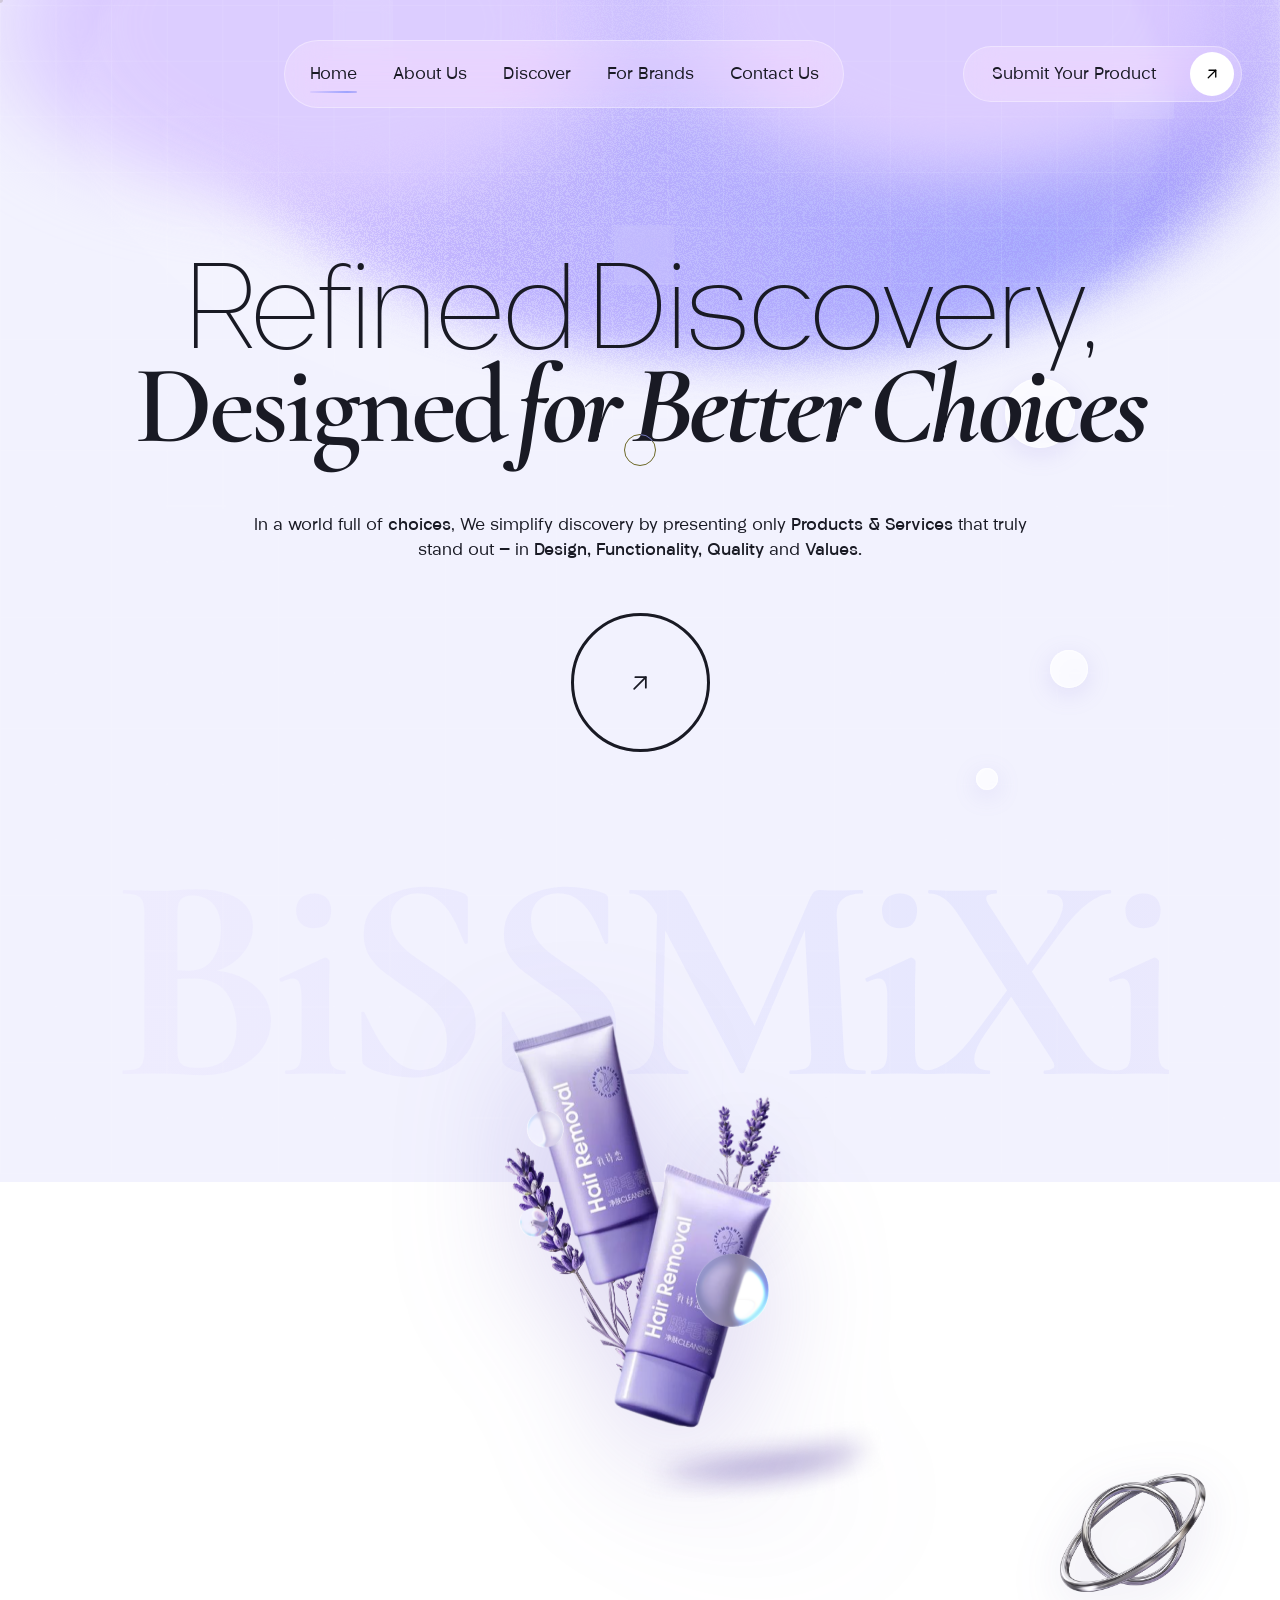
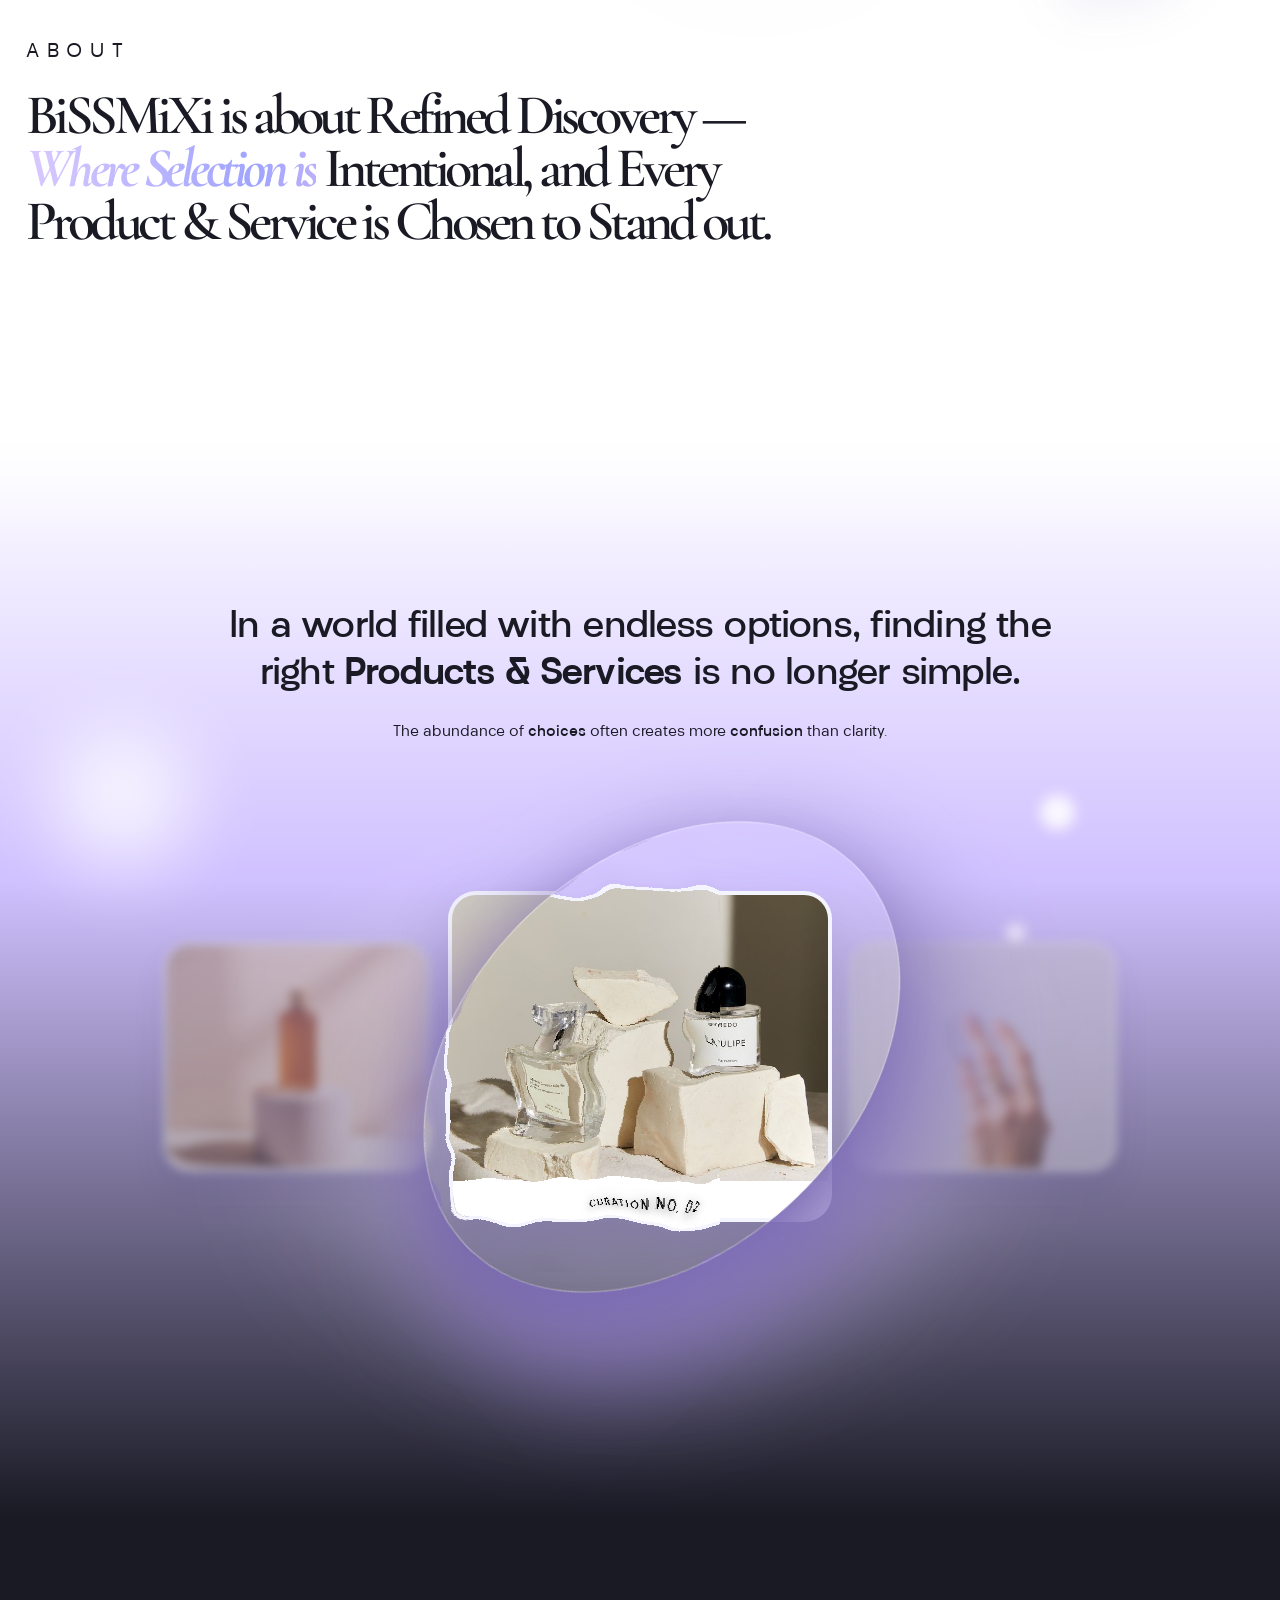
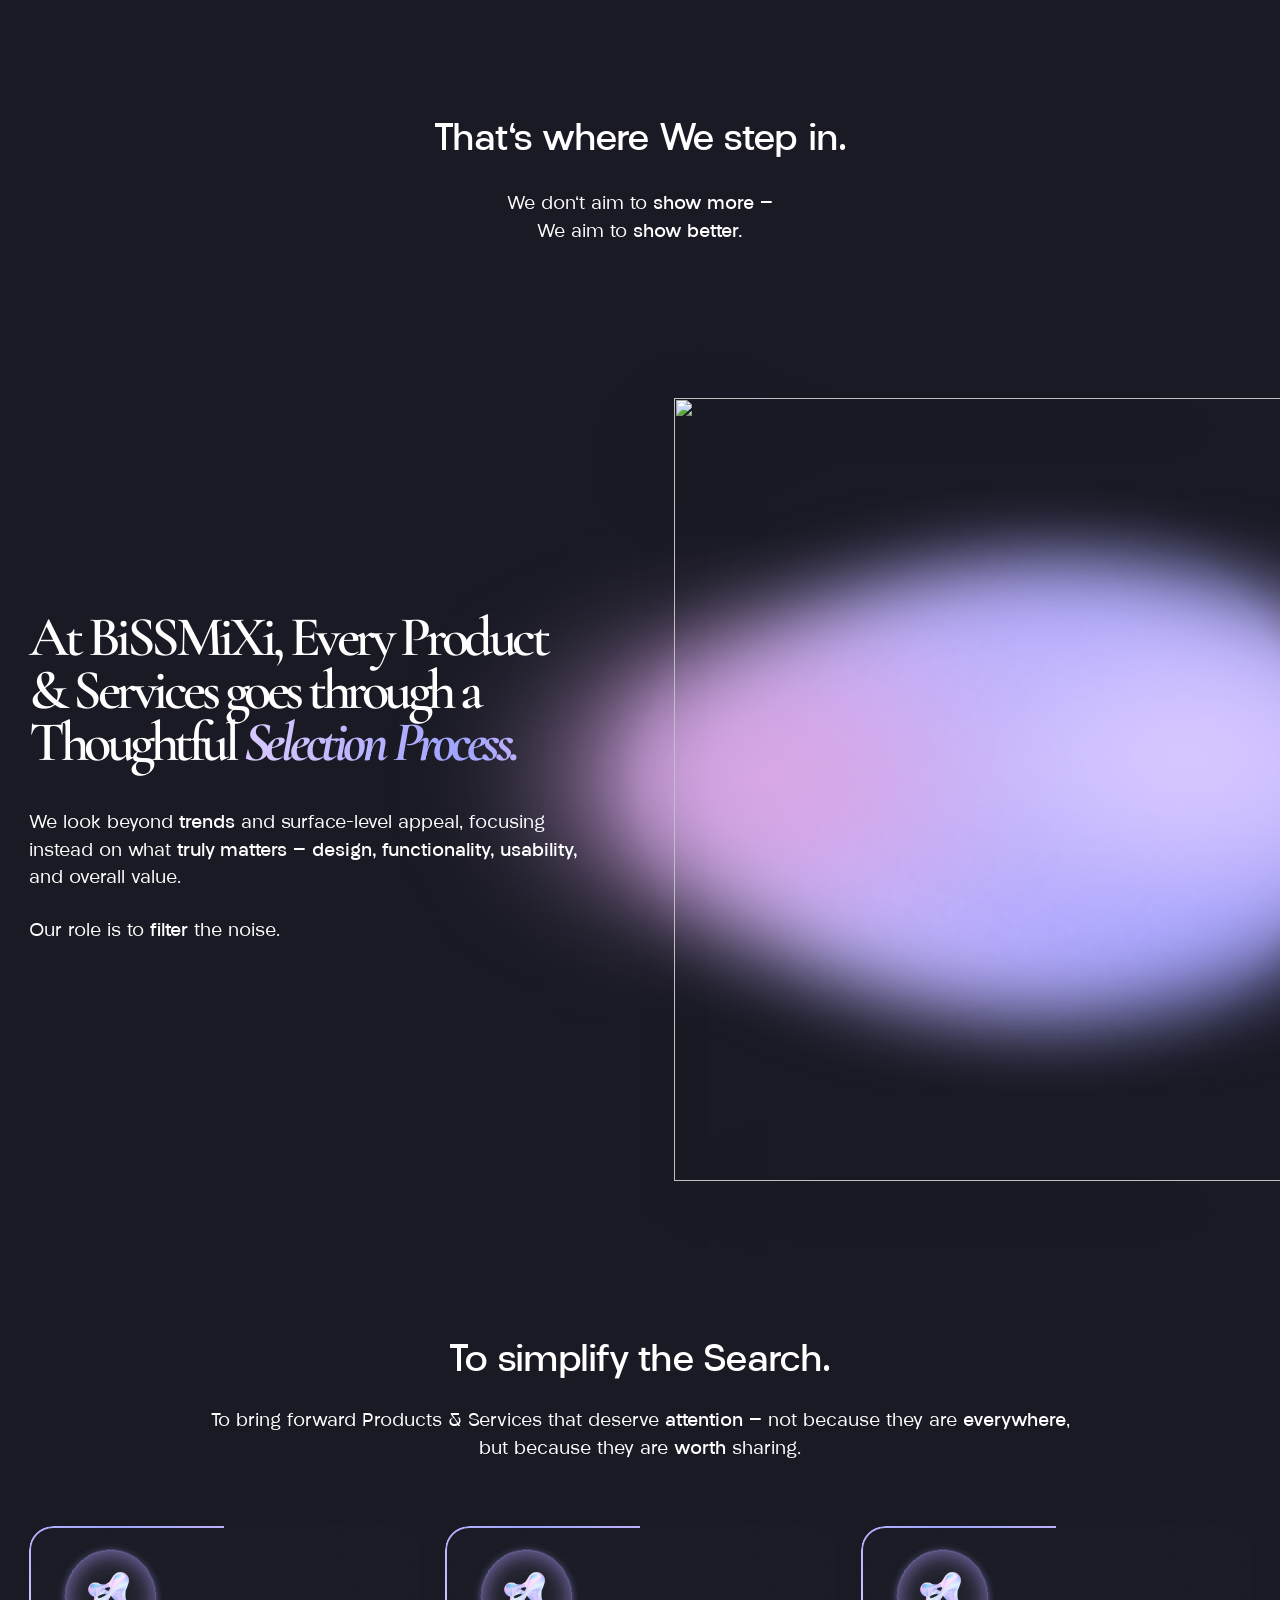
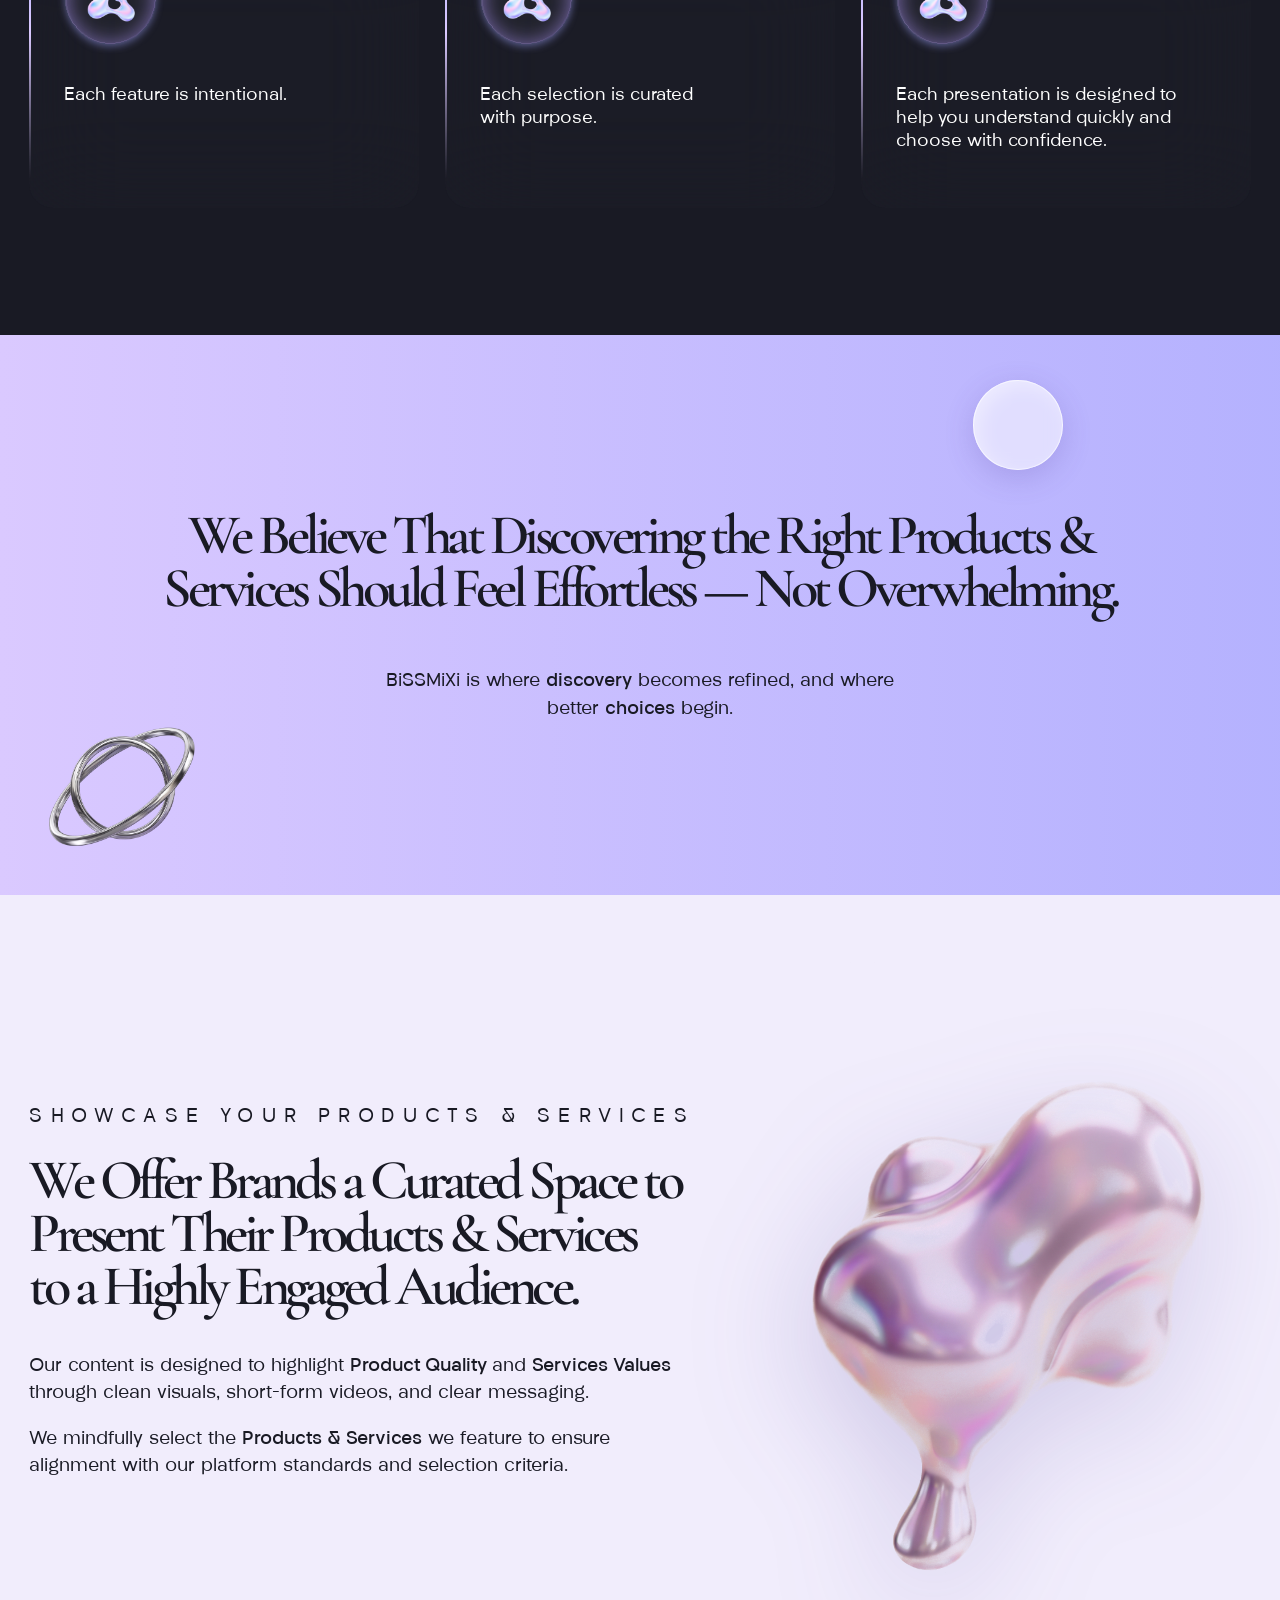
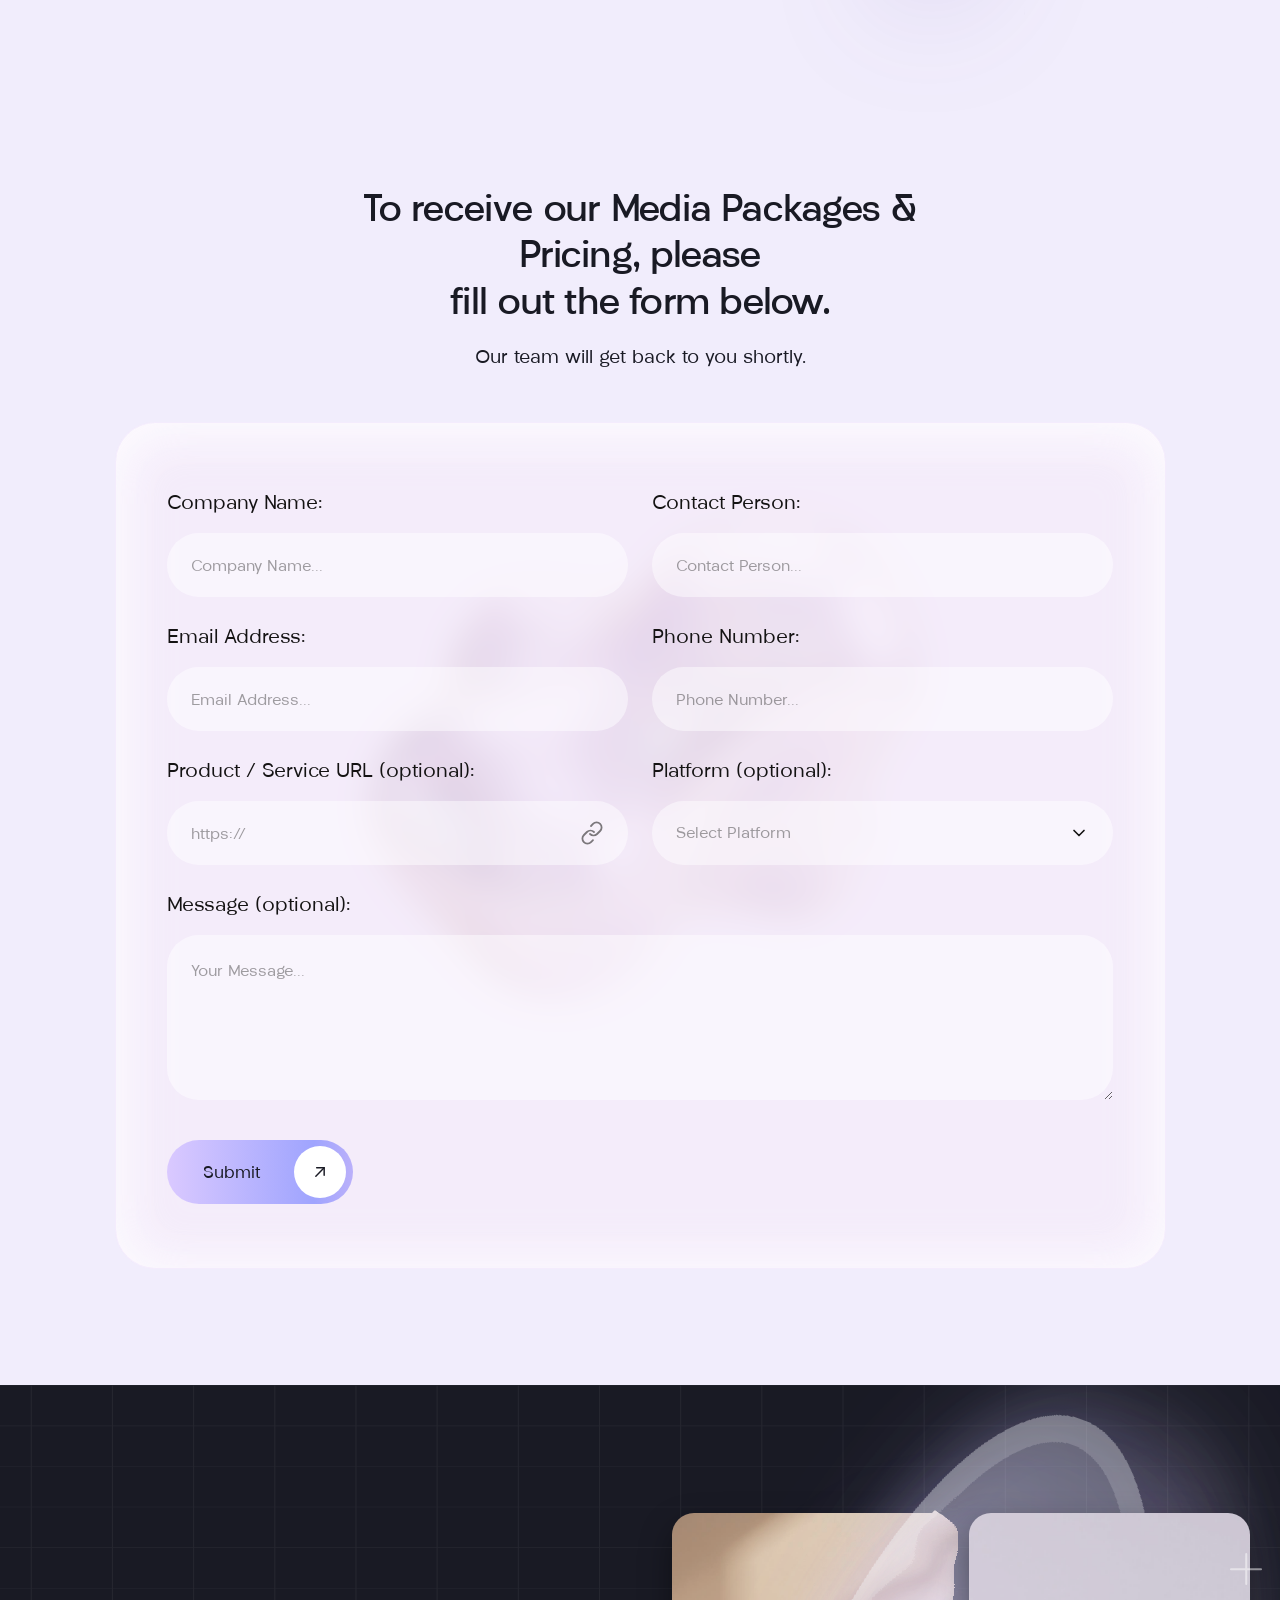
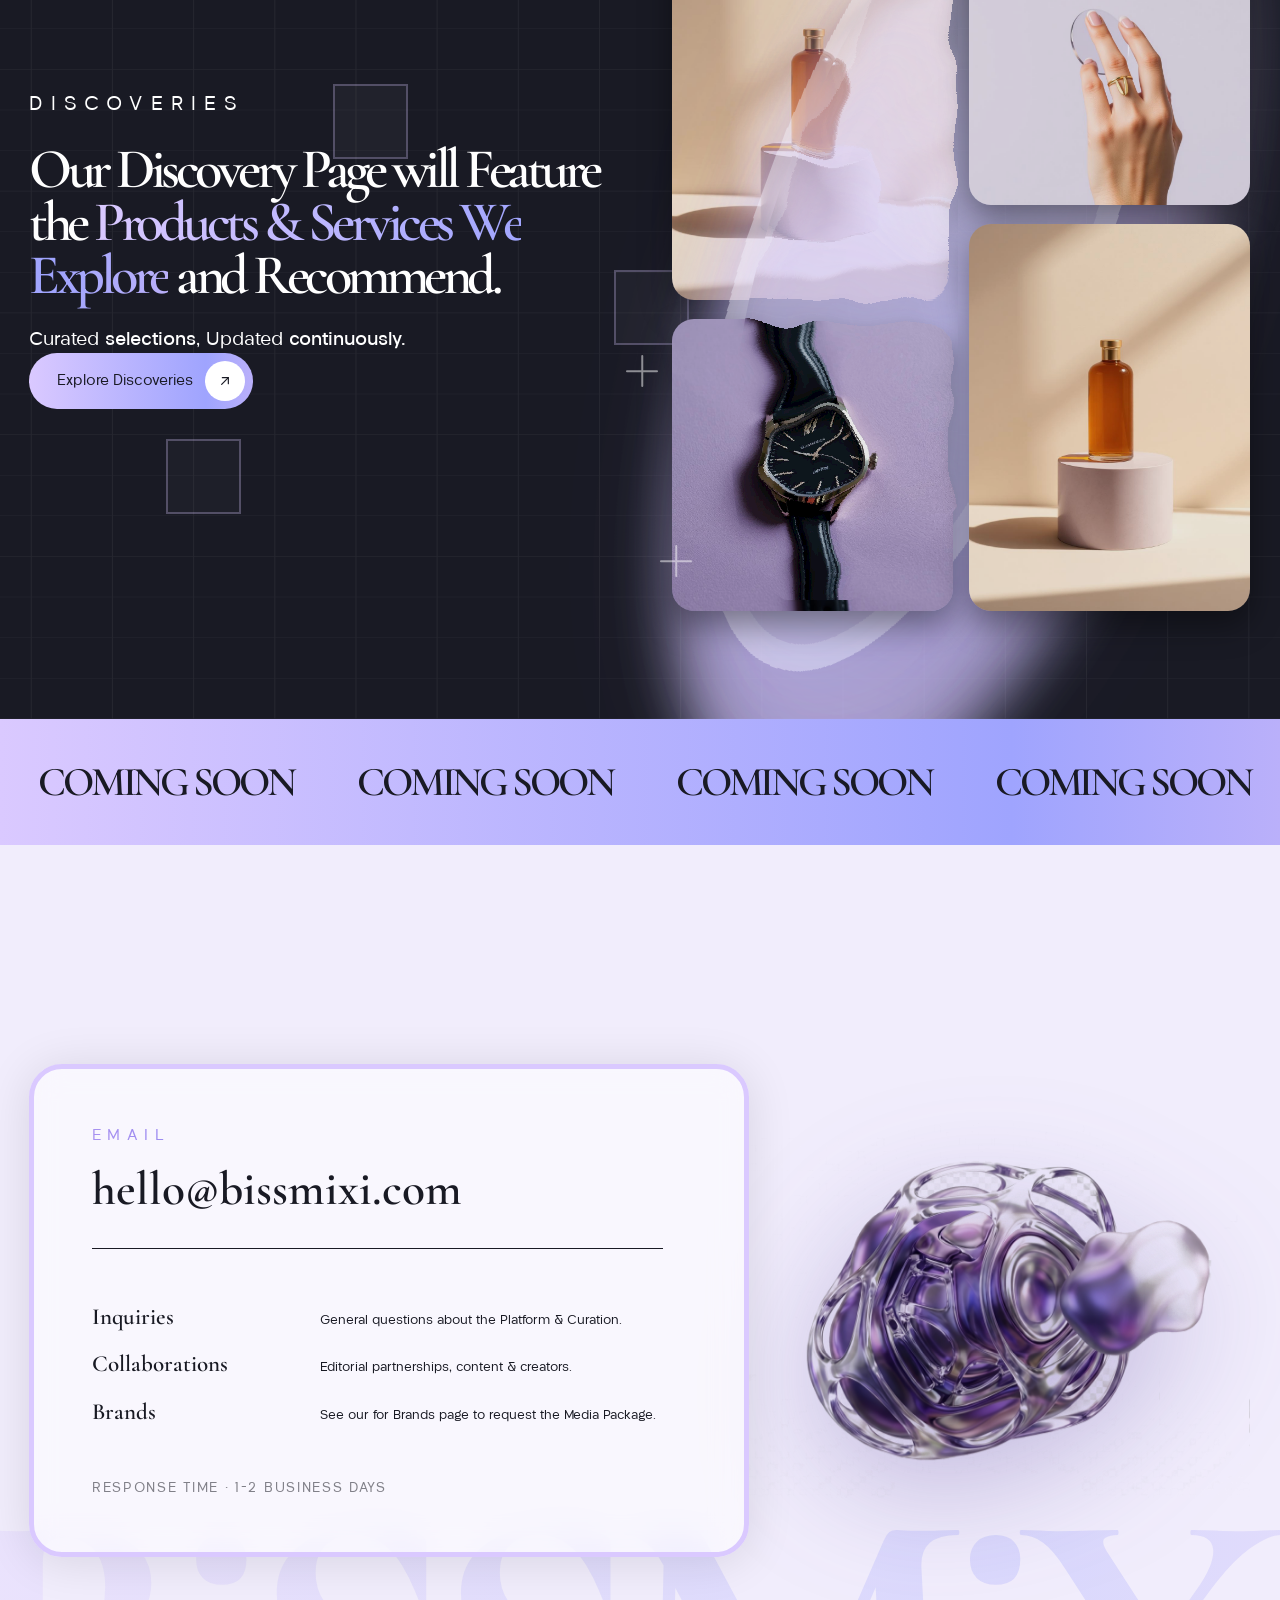
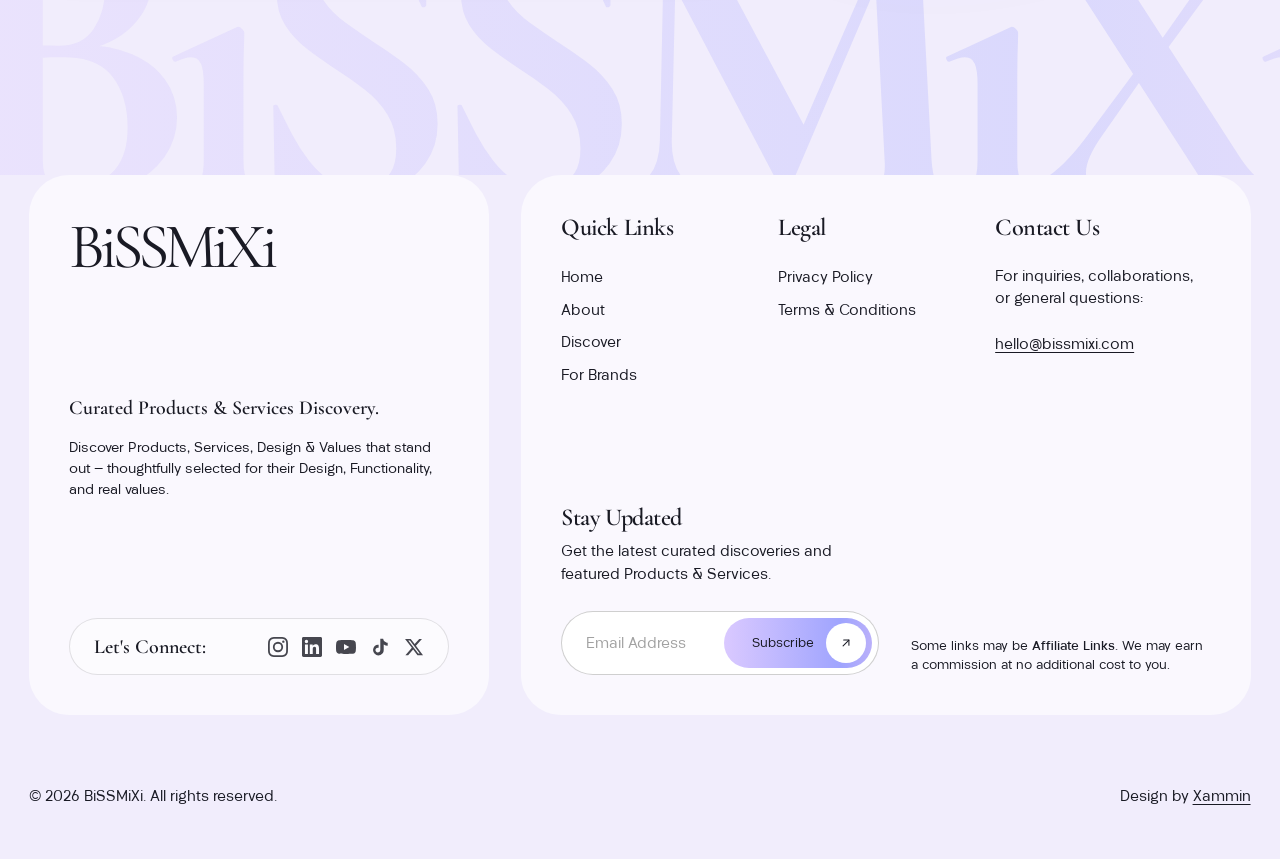
==== commit 11239bb2: "Add responsive polish, mobile drawer, custom cursor & branded scrollbar - Hero: pin trigger now star" ====
--- a/index.html
+++ b/index.html
@@ -1,4 +1,4 @@
-<!DOCTYPE html>
+<!doctype html>
 <html lang="en">
   <head>
     <meta charset="UTF-8" />
@@ -40,7 +40,6 @@
     <!-- Section stylesheets (appended as sections are built) -->
     <link rel="stylesheet" href="css/sections/header.css" />
     <link rel="stylesheet" href="css/sections/hero.css" />
-    <link rel="stylesheet" href="css/sections/showcase.css" />
     <link rel="stylesheet" href="css/sections/about.css" />
     <link rel="stylesheet" href="css/sections/about01.css" />
     <link rel="stylesheet" href="css/sections/about02.css" />
@@ -53,6 +52,10 @@
   </head>
 
   <body>
+    <!-- Custom cursor (only renders on devices with a fine pointer) -->
+    <div class="cursor-ring" aria-hidden="true"></div>
+    <div class="cursor-dot" aria-hidden="true"></div>
+
     <!-- ===== Header / Navigation ===== -->
     <header class="site-header" role="banner">
       <div class="container site-header__inner">
@@ -89,7 +92,46 @@
             </svg>
           </span>
         </a>
+
+        <!-- Hamburger toggle — visible only on tablet/mobile (≤ 768px) -->
+        <button
+          type="button"
+          class="nav-toggle"
+          aria-label="Open menu"
+          aria-controls="mobile-nav"
+          aria-expanded="false"
+        >
+          <span class="nav-toggle__bar"></span>
+          <span class="nav-toggle__bar"></span>
+          <span class="nav-toggle__bar"></span>
+        </button>
       </div>
+
+      <!-- Mobile drawer nav — slides in from the right on tablet/mobile -->
+      <nav
+        id="mobile-nav"
+        class="mobile-nav"
+        aria-label="Mobile primary"
+        aria-hidden="true"
+      >
+        <ul class="mobile-nav__list">
+          <li><a href="#hero" class="mobile-nav__link is-active">Home</a></li>
+          <li><a href="#about" class="mobile-nav__link">About us</a></li>
+          <li><a href="#discover" class="mobile-nav__link">Discover</a></li>
+          <li><a href="#for-brands" class="mobile-nav__link">For Brands</a></li>
+          <li><a href="#contact" class="mobile-nav__link">Contact Us</a></li>
+          <li>
+            <a href="#submit" class="mobile-nav__cta">
+              Submit Your Product
+              <svg viewBox="0 0 24 24" xmlns="http://www.w3.org/2000/svg">
+                <path d="M7 17 17 7" />
+                <path d="M8 7h9v9" />
+              </svg>
+            </a>
+          </li>
+        </ul>
+      </nav>
+      <div class="mobile-nav__backdrop" aria-hidden="true"></div>
     </header>
 
     <!-- Page content — sections appended here in build order -->
@@ -122,6 +164,13 @@
 
           <div class="hero__lavender">
             <img src="assets/images/hero-lavender.png" alt="" />
+          </div>
+
+          <!-- Product cluster — 3 stacked images, crossfade on scroll while hero is pinned -->
+          <div class="hero__products" aria-hidden="true">
+            <div class="hero__product hero__product--1"></div>
+            <div class="hero__product hero__product--2"></div>
+            <div class="hero__product hero__product--3"></div>
           </div>
 
           <div class="hero__watermark">BiSSMiXi</div>
@@ -136,16 +185,22 @@
             </span>
             <span class="hero__headline-line hero__headline-line--2">
               <span class="hero__headline-word">Designed</span>
-              <span class="hero__headline-word hero__headline-word--italic">for</span>
-              <span class="hero__headline-word hero__headline-word--italic">Better</span>
-              <span class="hero__headline-word hero__headline-word--italic">Choices</span>
+              <span class="hero__headline-word hero__headline-word--italic"
+                >for</span
+              >
+              <span class="hero__headline-word hero__headline-word--italic"
+                >Better</span
+              >
+              <span class="hero__headline-word hero__headline-word--italic"
+                >Choices</span
+              >
             </span>
           </h1>
 
           <p class="hero__subhead">
-            In a world full of <strong>choices</strong>, We simplify discovery by
-            presenting only <strong>Products &amp; Services</strong> that truly
-            stand out — in
+            In a world full of <strong>choices</strong>, We simplify discovery
+            by presenting only <strong>Products &amp; Services</strong> that
+            truly stand out — in
             <strong>Design, Functionality, Quality</strong> and
             <strong>Values.</strong>
           </p>
@@ -163,40 +218,6 @@
         </div>
       </section>
 
-      <!-- ===== Showcase — pinned horizontal scroll ===== -->
-      <section
-        id="showcase"
-        class="showcase"
-        aria-label="Product showcase"
-        aria-roledescription="horizontal scroller"
-      >
-        <div class="showcase__viewport">
-          <div class="showcase__track">
-            <div class="showcase__panel" aria-roledescription="slide" aria-label="1 of 3">
-              <img
-                class="showcase__panel-img"
-                src="assets/images/showcase-1.png"
-                alt="Refined Discovery — featured product 1"
-              />
-            </div>
-            <div class="showcase__panel" aria-roledescription="slide" aria-label="2 of 3">
-              <img
-                class="showcase__panel-img"
-                src="assets/images/showcase-2.png"
-                alt="Refined Discovery — featured product 2"
-              />
-            </div>
-            <div class="showcase__panel" aria-roledescription="slide" aria-label="3 of 3">
-              <img
-                class="showcase__panel-img"
-                src="assets/images/showcase-3.png"
-                alt="Refined Discovery — featured product 3"
-              />
-            </div>
-          </div>
-        </div>
-      </section>
-
       <!-- ===== About ===== -->
       <section id="about" class="about" aria-label="About BiSSMiXi">
         <div class="about__inner">
@@ -214,6 +235,15 @@
 
       <!-- ===== About 01 — Endless Options + Curated cards ===== -->
       <section id="about01" class="about01" aria-label="Endless options">
+        <!-- Background — matches Figma: blurred purple cloud + soft white ellipses -->
+        <div class="about01__bg" aria-hidden="true">
+          <div class="about01__bg-cloud"></div>
+          <div class="about01__bg-ellipse about01__bg-ellipse--lg"></div>
+          <div class="about01__bg-ellipse about01__bg-ellipse--mid"></div>
+          <div class="about01__bg-ellipse about01__bg-ellipse--sm"></div>
+          <div class="about01__bg-ellipse about01__bg-ellipse--xs"></div>
+        </div>
+
         <div class="about01__inner">
           <div class="about01__indicator" aria-hidden="true">
             <span class="about01__line about01__line--left"></span>
@@ -230,8 +260,61 @@
             <strong>confusion</strong> than clarity.
           </p>
 
+          <!-- SVG filter for the glass lens distortion -->
+          <svg
+            class="about01__svg-defs"
+            width="0"
+            height="0"
+            aria-hidden="true"
+            style="position: absolute; pointer-events: none"
+          >
+            <defs>
+              <!-- Liquid-glass distortion filter: fractal turbulence smoothed
+                   into broad waves, then used as a displacement map for a
+                   strong refraction. No blur on the source pixels. -->
+              <filter
+                id="about01-lens"
+                x="0%"
+                y="0%"
+                width="100%"
+                height="100%"
+                filterUnits="objectBoundingBox"
+              >
+                <feTurbulence
+                  type="fractalNoise"
+                  baseFrequency="0.014"
+                  numOctaves="2"
+                  seed="11"
+                  result="noise"
+                >
+                  <animate
+                    attributeName="baseFrequency"
+                    values="0.010 0.012;0.016 0.014;0.012 0.016;0.010 0.012"
+                    dur="10s"
+                    repeatCount="indefinite"
+                  />
+                </feTurbulence>
+                <feGaussianBlur
+                  in="noise"
+                  stdDeviation="4"
+                  result="softNoise"
+                />
+                <feDisplacementMap
+                  in="SourceGraphic"
+                  in2="softNoise"
+                  scale="40"
+                  xChannelSelector="R"
+                  yChannelSelector="G"
+                />
+              </filter>
+            </defs>
+          </svg>
+
           <div class="about01__stage">
-            <div class="about01__spotlight" aria-hidden="true"></div>
+            <div class="about01__spotlight" aria-hidden="true">
+              <div class="about01__spotlight-glass"></div>
+              <div class="about01__spotlight-ring"></div>
+            </div>
 
             <div class="about01__card about01__card--prev" data-index="0">
               <img src="assets/images/curated-1.png" alt="Curation No. 01" />
@@ -310,7 +393,7 @@
                 <div class="about02__card-icon-bg">
                   <img src="assets/images/card-icon-ellipse.svg" alt="" />
                 </div>
-                <div class="about02__card-icon-cross" style="transform: rotate(-121.21deg)">
+                <div class="about02__card-icon-cross" style="--rot: -121.21deg">
                   <img src="assets/images/card-icon-cross.png" alt="" />
                 </div>
               </div>
@@ -322,11 +405,13 @@
                 <div class="about02__card-icon-bg">
                   <img src="assets/images/card-icon-ellipse.svg" alt="" />
                 </div>
-                <div class="about02__card-icon-cross" style="transform: rotate(-45deg)">
+                <div class="about02__card-icon-cross" style="--rot: -45deg">
                   <img src="assets/images/card-icon-cross.png" alt="" />
                 </div>
               </div>
-              <p class="about02__card-text">Each selection is curated with purpose.</p>
+              <p class="about02__card-text">
+                Each selection is curated with purpose.
+              </p>
             </article>
 
             <article class="about02__card">
@@ -334,11 +419,14 @@
                 <div class="about02__card-icon-bg">
                   <img src="assets/images/card-icon-ellipse.svg" alt="" />
                 </div>
-                <div class="about02__card-icon-cross" style="transform: rotate(135deg)">
+                <div class="about02__card-icon-cross" style="--rot: 135deg">
                   <img src="assets/images/card-icon-cross.png" alt="" />
                 </div>
               </div>
-              <p class="about02__card-text">Each presentation is designed to help you understand quickly and choose with confidence.</p>
+              <p class="about02__card-text">
+                Each presentation is designed to help you understand quickly and
+                choose with confidence.
+              </p>
             </article>
           </div>
         </div>
@@ -348,12 +436,12 @@
       <section id="believe" class="believe" aria-label="What we believe">
         <div class="believe__inner">
           <h2 class="believe__heading">
-            We Believe That Discovering the Right Products &amp; Services
-            Should Feel Effortless — Not Overwhelming.
+            We Believe That Discovering the Right Products &amp; Services Should
+            Feel Effortless — Not Overwhelming.
           </h2>
           <p class="believe__sub">
-            BiSSMiXi is where <strong>discovery</strong> becomes refined,
-            and where better <strong>choices</strong> begin.
+            BiSSMiXi is where <strong>discovery</strong> becomes refined, and
+            where better <strong>choices</strong> begin.
           </p>
         </div>
         <div class="believe__bubble" aria-hidden="true"></div>
@@ -368,13 +456,17 @@
           <!-- Top: Showcase intro + image 67 -->
           <div class="brands__intro">
             <div>
-              <p class="brands__eyebrow">Showcase Your Products &amp; Services</p>
+              <p class="brands__eyebrow">
+                Showcase Your Products &amp; Services
+              </p>
               <h2 class="brands__heading">
-                We Offer Brands a Curated Space to Present Their Products &amp; Services to a Highly Engaged Audience.
+                We Offer Brands a Curated Space to Present Their Products &amp;
+                Services to a Highly Engaged Audience.
               </h2>
               <p class="brands__body">
-                Our content is designed to highlight <strong>Product Quality </strong>
-                and <strong>Services Values</strong> through clean visuals,
+                Our content is designed to highlight
+                <strong>Product Quality </strong> and
+                <strong>Services Values</strong> through clean visuals,
                 short-form videos, and clear messaging.
               </p>
               <p class="brands__body">
@@ -400,39 +492,78 @@
                 Pricing, please<br />
                 fill out the form below.
               </h3>
-              <p class="brands__form-sub">Our team will get back to you shortly.</p>
-            </div>
-
-            <form class="brands__form" onsubmit="event.preventDefault();">
+              <p class="brands__form-sub">
+                Our team will get back to you shortly.
+              </p>
+            </div>
+
+            <form class="brands__form" onsubmit="event.preventDefault()">
               <div class="brands__form-grid">
                 <div class="brands__form-row">
                   <div class="brands__field">
                     <label for="b-company">Company Name:</label>
-                    <input id="b-company" class="brands__input" type="text" placeholder="Company Name..." />
+                    <input
+                      id="b-company"
+                      class="brands__input"
+                      type="text"
+                      placeholder="Company Name..."
+                    />
                   </div>
                   <div class="brands__field">
                     <label for="b-contact">Contact Person:</label>
-                    <input id="b-contact" class="brands__input" type="text" placeholder="Contact Person..." />
+                    <input
+                      id="b-contact"
+                      class="brands__input"
+                      type="text"
+                      placeholder="Contact Person..."
+                    />
                   </div>
                 </div>
                 <div class="brands__form-row">
                   <div class="brands__field">
                     <label for="b-email">Email Address:</label>
-                    <input id="b-email" class="brands__input" type="email" placeholder="Email Address..." />
+                    <input
+                      id="b-email"
+                      class="brands__input"
+                      type="email"
+                      placeholder="Email Address..."
+                    />
                   </div>
                   <div class="brands__field">
                     <label for="b-phone">Phone Number:</label>
-                    <input id="b-phone" class="brands__input" type="tel" placeholder="Phone Number..." />
+                    <input
+                      id="b-phone"
+                      class="brands__input"
+                      type="tel"
+                      placeholder="Phone Number..."
+                    />
                   </div>
                 </div>
                 <div class="brands__form-row">
                   <div class="brands__field">
                     <label for="b-url">Product / Service URL (optional):</label>
                     <div class="brands__field-icon">
-                      <input id="b-url" class="brands__input" type="text" placeholder="https://" />
-                      <svg class="brands__field-icon-svg" viewBox="0 0 24 24" fill="none" stroke="currentColor" stroke-width="1.8" stroke-linecap="round" stroke-linejoin="round">
-                        <path d="M10 13a5 5 0 0 0 7.07 0l3-3a5 5 0 1 0-7.07-7.07L11 5"/>
-                        <path d="M14 11a5 5 0 0 0-7.07 0l-3 3a5 5 0 1 0 7.07 7.07l1.99-1.99"/>
+                      <input
+                        id="b-url"
+                        class="brands__input"
+                        type="text"
+                        placeholder="https://"
+                      />
+                      <svg
+                        class="brands__field-icon-svg"
+                        viewBox="0 0 24 24"
+                        fill="none"
+                        stroke="currentColor"
+                        stroke-width="1.8"
+                        stroke-linecap="round"
+                        stroke-linejoin="round"
+                      >
+                        <path
+                          d="M10 13a5 5 0 0 0 7.07 0l3-3a5 5 0 1 0-7.07-7.07L11 5"
+                        />
+                        <path
+                          d="M14 11a5 5 0 0 0-7.07 0l-3 3a5 5 0 1 0 7.07 7.07l1.99-1.99"
+                        />
                       </svg>
                     </div>
                   </div>
@@ -447,32 +578,78 @@
                       aria-labelledby="b-platform-label"
                     >
                       <button type="button" class="brands__dropdown-toggle">
-                        <span class="brands__dropdown-value brands__dropdown-value--placeholder">
+                        <span
+                          class="brands__dropdown-value brands__dropdown-value--placeholder"
+                        >
                           Select Platform
                         </span>
-                        <svg class="brands__dropdown-arrow" viewBox="0 0 24 24" fill="none" stroke="currentColor" stroke-width="2" stroke-linecap="round" stroke-linejoin="round" aria-hidden="true">
+                        <svg
+                          class="brands__dropdown-arrow"
+                          viewBox="0 0 24 24"
+                          fill="none"
+                          stroke="currentColor"
+                          stroke-width="2"
+                          stroke-linecap="round"
+                          stroke-linejoin="round"
+                          aria-hidden="true"
+                        >
                           <polyline points="6 9 12 15 18 9" />
                         </svg>
                       </button>
                       <ul class="brands__dropdown-menu" role="listbox">
-                        <li class="brands__dropdown-item" role="option" data-value="amazon" tabindex="-1">Amazon</li>
-                        <li class="brands__dropdown-item" role="option" data-value="noon" tabindex="-1">Noon</li>
-                        <li class="brands__dropdown-item" role="option" data-value="website" tabindex="-1">Website</li>
-                        <li class="brands__dropdown-item" role="option" data-value="other" tabindex="-1">Other</li>
+                        <li
+                          class="brands__dropdown-item"
+                          role="option"
+                          data-value="amazon"
+                          tabindex="-1"
+                        >
+                          Amazon
+                        </li>
+                        <li
+                          class="brands__dropdown-item"
+                          role="option"
+                          data-value="noon"
+                          tabindex="-1"
+                        >
+                          Noon
+                        </li>
+                        <li
+                          class="brands__dropdown-item"
+                          role="option"
+                          data-value="website"
+                          tabindex="-1"
+                        >
+                          Website
+                        </li>
+                        <li
+                          class="brands__dropdown-item"
+                          role="option"
+                          data-value="other"
+                          tabindex="-1"
+                        >
+                          Other
+                        </li>
                       </ul>
                     </div>
                   </div>
                 </div>
                 <div class="brands__field brands__field--full">
                   <label for="b-message">Message (optional):</label>
-                  <textarea id="b-message" class="brands__textarea" placeholder="Your Message..."></textarea>
+                  <textarea
+                    id="b-message"
+                    class="brands__textarea"
+                    placeholder="Your Message..."
+                  ></textarea>
                 </div>
               </div>
 
               <button type="submit" class="brands__submit">
                 Submit
                 <span class="brands__submit-icon">
-                  <svg viewBox="0 0 24 24"><path d="M7 17 17 7"/><path d="M8 7h9v9"/></svg>
+                  <svg viewBox="0 0 24 24">
+                    <path d="M7 17 17 7" />
+                    <path d="M8 7h9v9" />
+                  </svg>
                 </span>
               </button>
             </form>
@@ -483,7 +660,11 @@
       <!-- ===== Discoveries ===== -->
       <section id="discover" class="discoveries" aria-label="Discoveries">
         <div class="discoveries__grid-bg" aria-hidden="true">
-          <img class="discoveries__grid-img" src="assets/images/discoveries-grid.svg" alt="" />
+          <img
+            class="discoveries__grid-img"
+            src="assets/images/discoveries-grid.svg"
+            alt=""
+          />
           <span class="discoveries__shade discoveries__shade--1"></span>
           <span class="discoveries__shade discoveries__shade--2"></span>
           <span class="discoveries__shade discoveries__shade--3"></span>
@@ -505,7 +686,10 @@
             <a href="#" class="discoveries__cta">
               Explore Discoveries
               <span class="discoveries__cta-icon">
-                <svg viewBox="0 0 24 24"><path d="M7 17 17 7"/><path d="M8 7h9v9"/></svg>
+                <svg viewBox="0 0 24 24">
+                  <path d="M7 17 17 7" />
+                  <path d="M8 7h9v9" />
+                </svg>
               </span>
             </a>
           </div>
@@ -520,21 +704,49 @@
             </div>
 
             <div class="discoveries__card discoveries__card--tl" data-index="0">
-              <img src="assets/images/curated-1.png" alt="Discovery — amber bottle" />
+              <img
+                src="assets/images/curated-1.png"
+                alt="Discovery — amber bottle"
+              />
             </div>
             <div class="discoveries__card discoveries__card--tr" data-index="1">
-              <img src="assets/images/curated-3.png" alt="Discovery — hand &amp; ring" />
+              <img
+                src="assets/images/curated-3.png"
+                alt="Discovery — hand &amp; ring"
+              />
             </div>
             <div class="discoveries__card discoveries__card--bl" data-index="2">
-              <img src="assets/images/discovery-1.png" alt="Discovery — watch" />
+              <img
+                src="assets/images/discovery-1.png"
+                alt="Discovery — watch"
+              />
             </div>
             <div class="discoveries__card discoveries__card--br" data-index="3">
-              <img src="assets/images/curated-1.png" alt="Discovery — amber bottle" />
-            </div>
-
-            <span class="discoveries__plus discoveries__plus--1" aria-hidden="true"></span>
-            <span class="discoveries__plus discoveries__plus--2" aria-hidden="true"></span>
-            <span class="discoveries__plus discoveries__plus--3" aria-hidden="true"></span>
+              <img
+                src="assets/images/curated-1.png"
+                alt="Discovery — amber bottle"
+              />
+            </div>
+
+            <span
+              class="discoveries__plus discoveries__plus--1"
+              aria-hidden="true"
+            ></span>
+            <span
+              class="discoveries__plus discoveries__plus--2"
+              aria-hidden="true"
+            ></span>
+            <span
+              class="discoveries__plus discoveries__plus--3"
+              aria-hidden="true"
+            ></span>
+
+            <!-- Liquid-glass refraction lens — placed AFTER cards so it
+                 sits above them in stacking order; backdrop-filter then has
+                 the cards behind it and the displacement actually shows. -->
+            <div class="discoveries__lens" aria-hidden="true">
+              <div class="discoveries__lens-glass"></div>
+            </div>
           </div>
         </div>
       </section>
@@ -570,9 +782,7 @@
             <div class="contact__email-group">
               <div class="contact__email-block">
                 <p class="contact__eyebrow">Email</p>
-                <a
-                  href="mailto:hello@bissmixi.com"
-                  class="contact__email-link"
+                <a href="mailto:hello@bissmixi.com" class="contact__email-link"
                   >hello@bissmixi.com</a
                 >
               </div>
@@ -600,9 +810,7 @@
               </div>
             </div>
 
-            <p class="contact__response">
-              Response Time · 1–2 Business Days
-            </p>
+            <p class="contact__response">Response Time · 1–2 Business Days</p>
           </div>
 
           <div class="contact__visual" aria-hidden="true">
@@ -625,9 +833,9 @@
                 Curated Products &amp; Services Discovery.
               </p>
               <p class="site-footer__brand-desc">
-                Discover Products, Services, Design &amp; Values that stand
-                out — thoughtfully selected for their Design, Functionality,
-                and real values.
+                Discover Products, Services, Design &amp; Values that stand out
+                — thoughtfully selected for their Design, Functionality, and
+                real values.
               </p>
             </div>
 
@@ -635,19 +843,39 @@
               <span class="site-footer__connect-label">Let's Connect:</span>
               <div class="site-footer__socials">
                 <a href="#" aria-label="Instagram">
-                  <svg viewBox="0 0 24 24" fill="currentColor"><path d="M12 2.16c3.2 0 3.58.01 4.85.07 1.17.05 1.8.25 2.23.41.56.22.96.48 1.38.9.42.42.68.82.9 1.38.16.42.36 1.06.41 2.23.06 1.27.07 1.65.07 4.85s-.01 3.58-.07 4.85c-.05 1.17-.25 1.81-.41 2.23-.22.56-.48.96-.9 1.38-.42.42-.82.68-1.38.9-.42.16-1.06.36-2.23.41-1.27.06-1.65.07-4.85.07s-3.58-.01-4.85-.07c-1.17-.05-1.81-.25-2.23-.41a3.7 3.7 0 0 1-1.38-.9 3.7 3.7 0 0 1-.9-1.38c-.16-.42-.36-1.06-.41-2.23C2.17 15.58 2.16 15.2 2.16 12s.01-3.58.07-4.85c.05-1.17.25-1.8.41-2.23.22-.56.48-.96.9-1.38.42-.42.82-.68 1.38-.9.42-.16 1.06-.36 2.23-.41C8.42 2.17 8.8 2.16 12 2.16M12 0C8.74 0 8.33.01 7.05.07 5.77.13 4.9.32 4.14.62a5.85 5.85 0 0 0-2.13 1.39A5.85 5.85 0 0 0 .62 4.14c-.3.76-.5 1.63-.55 2.91C.01 8.33 0 8.74 0 12s.01 3.67.07 4.95c.06 1.28.25 2.15.55 2.91.31.79.73 1.46 1.39 2.13a5.85 5.85 0 0 0 2.13 1.39c.76.3 1.63.5 2.91.55C8.33 23.99 8.74 24 12 24s3.67-.01 4.95-.07c1.28-.06 2.15-.25 2.91-.55a5.85 5.85 0 0 0 2.13-1.39 5.85 5.85 0 0 0 1.39-2.13c.3-.76.5-1.63.55-2.91.06-1.28.07-1.69.07-4.95s-.01-3.67-.07-4.95c-.06-1.28-.25-2.15-.55-2.91a5.85 5.85 0 0 0-1.39-2.13A5.85 5.85 0 0 0 19.86.62c-.76-.3-1.63-.5-2.91-.55C15.67.01 15.26 0 12 0Zm0 5.84A6.16 6.16 0 1 0 18.16 12 6.16 6.16 0 0 0 12 5.84Zm0 10.16A4 4 0 1 1 16 12a4 4 0 0 1-4 4Zm7.85-10.4a1.44 1.44 0 1 1-1.44-1.44 1.44 1.44 0 0 1 1.44 1.44Z"/></svg>
+                  <svg viewBox="0 0 24 24" fill="currentColor">
+                    <path
+                      d="M12 2.16c3.2 0 3.58.01 4.85.07 1.17.05 1.8.25 2.23.41.56.22.96.48 1.38.9.42.42.68.82.9 1.38.16.42.36 1.06.41 2.23.06 1.27.07 1.65.07 4.85s-.01 3.58-.07 4.85c-.05 1.17-.25 1.81-.41 2.23-.22.56-.48.96-.9 1.38-.42.42-.82.68-1.38.9-.42.16-1.06.36-2.23.41-1.27.06-1.65.07-4.85.07s-3.58-.01-4.85-.07c-1.17-.05-1.81-.25-2.23-.41a3.7 3.7 0 0 1-1.38-.9 3.7 3.7 0 0 1-.9-1.38c-.16-.42-.36-1.06-.41-2.23C2.17 15.58 2.16 15.2 2.16 12s.01-3.58.07-4.85c.05-1.17.25-1.8.41-2.23.22-.56.48-.96.9-1.38.42-.42.82-.68 1.38-.9.42-.16 1.06-.36 2.23-.41C8.42 2.17 8.8 2.16 12 2.16M12 0C8.74 0 8.33.01 7.05.07 5.77.13 4.9.32 4.14.62a5.85 5.85 0 0 0-2.13 1.39A5.85 5.85 0 0 0 .62 4.14c-.3.76-.5 1.63-.55 2.91C.01 8.33 0 8.74 0 12s.01 3.67.07 4.95c.06 1.28.25 2.15.55 2.91.31.79.73 1.46 1.39 2.13a5.85 5.85 0 0 0 2.13 1.39c.76.3 1.63.5 2.91.55C8.33 23.99 8.74 24 12 24s3.67-.01 4.95-.07c1.28-.06 2.15-.25 2.91-.55a5.85 5.85 0 0 0 2.13-1.39 5.85 5.85 0 0 0 1.39-2.13c.3-.76.5-1.63.55-2.91.06-1.28.07-1.69.07-4.95s-.01-3.67-.07-4.95c-.06-1.28-.25-2.15-.55-2.91a5.85 5.85 0 0 0-1.39-2.13A5.85 5.85 0 0 0 19.86.62c-.76-.3-1.63-.5-2.91-.55C15.67.01 15.26 0 12 0Zm0 5.84A6.16 6.16 0 1 0 18.16 12 6.16 6.16 0 0 0 12 5.84Zm0 10.16A4 4 0 1 1 16 12a4 4 0 0 1-4 4Zm7.85-10.4a1.44 1.44 0 1 1-1.44-1.44 1.44 1.44 0 0 1 1.44 1.44Z"
+                    />
+                  </svg>
                 </a>
                 <a href="#" aria-label="LinkedIn">
-                  <svg viewBox="0 0 24 24" fill="currentColor"><path d="M20.45 20.45h-3.55v-5.57c0-1.33-.02-3.04-1.85-3.04-1.85 0-2.14 1.45-2.14 2.94v5.67H9.36V9h3.41v1.56h.05a3.74 3.74 0 0 1 3.36-1.84c3.59 0 4.25 2.36 4.25 5.43v6.3ZM5.34 7.43A2.06 2.06 0 1 1 7.4 5.36a2.06 2.06 0 0 1-2.06 2.07ZM7.12 20.45H3.56V9h3.56v11.45ZM22.22 0H1.77C.79 0 0 .77 0 1.72v20.56C0 23.23.79 24 1.77 24h20.45c.98 0 1.78-.77 1.78-1.72V1.72C24 .77 23.2 0 22.22 0Z"/></svg>
+                  <svg viewBox="0 0 24 24" fill="currentColor">
+                    <path
+                      d="M20.45 20.45h-3.55v-5.57c0-1.33-.02-3.04-1.85-3.04-1.85 0-2.14 1.45-2.14 2.94v5.67H9.36V9h3.41v1.56h.05a3.74 3.74 0 0 1 3.36-1.84c3.59 0 4.25 2.36 4.25 5.43v6.3ZM5.34 7.43A2.06 2.06 0 1 1 7.4 5.36a2.06 2.06 0 0 1-2.06 2.07ZM7.12 20.45H3.56V9h3.56v11.45ZM22.22 0H1.77C.79 0 0 .77 0 1.72v20.56C0 23.23.79 24 1.77 24h20.45c.98 0 1.78-.77 1.78-1.72V1.72C24 .77 23.2 0 22.22 0Z"
+                    />
+                  </svg>
                 </a>
                 <a href="#" aria-label="YouTube">
-                  <svg viewBox="0 0 24 24" fill="currentColor"><path d="M23.5 6.2c-.3-1-1-1.8-2-2.1C19.7 3.6 12 3.6 12 3.6s-7.7 0-9.5.5c-1 .3-1.7 1.1-2 2.1C0 8 0 12 0 12s0 4 .5 5.8c.3 1 1 1.8 2 2.1 1.8.5 9.5.5 9.5.5s7.7 0 9.5-.5c1-.3 1.7-1.1 2-2.1C24 16 24 12 24 12s0-4-.5-5.8ZM9.6 15.5V8.5l6.4 3.5-6.4 3.5Z"/></svg>
+                  <svg viewBox="0 0 24 24" fill="currentColor">
+                    <path
+                      d="M23.5 6.2c-.3-1-1-1.8-2-2.1C19.7 3.6 12 3.6 12 3.6s-7.7 0-9.5.5c-1 .3-1.7 1.1-2 2.1C0 8 0 12 0 12s0 4 .5 5.8c.3 1 1 1.8 2 2.1 1.8.5 9.5.5 9.5.5s7.7 0 9.5-.5c1-.3 1.7-1.1 2-2.1C24 16 24 12 24 12s0-4-.5-5.8ZM9.6 15.5V8.5l6.4 3.5-6.4 3.5Z"
+                    />
+                  </svg>
                 </a>
                 <a href="#" aria-label="TikTok">
-                  <svg viewBox="0 0 24 24" fill="currentColor"><path d="M19.59 6.69a4.83 4.83 0 0 1-3.77-4.25V2h-3.45v13.67a2.89 2.89 0 0 1-5.2 1.74 2.89 2.89 0 0 1 2.31-4.64 2.93 2.93 0 0 1 .88.13V9.4a6.84 6.84 0 0 0-1-.07A6.33 6.33 0 0 0 5.6 20.1a6.34 6.34 0 0 0 10.86-4.43V8.93a8.16 8.16 0 0 0 4.78 1.52V7a4.85 4.85 0 0 1-1.65-.31Z"/></svg>
+                  <svg viewBox="0 0 24 24" fill="currentColor">
+                    <path
+                      d="M19.59 6.69a4.83 4.83 0 0 1-3.77-4.25V2h-3.45v13.67a2.89 2.89 0 0 1-5.2 1.74 2.89 2.89 0 0 1 2.31-4.64 2.93 2.93 0 0 1 .88.13V9.4a6.84 6.84 0 0 0-1-.07A6.33 6.33 0 0 0 5.6 20.1a6.34 6.34 0 0 0 10.86-4.43V8.93a8.16 8.16 0 0 0 4.78 1.52V7a4.85 4.85 0 0 1-1.65-.31Z"
+                    />
+                  </svg>
                 </a>
                 <a href="#" aria-label="Twitter / X">
-                  <svg viewBox="0 0 24 24" fill="currentColor"><path d="M18.244 2.25h3.308l-7.227 8.26 8.502 11.24H16.17l-5.214-6.817L4.99 21.75H1.68l7.73-8.835L1.254 2.25H8.08l4.713 6.231L18.244 2.25Zm-1.161 17.52h1.833L7.084 4.126H5.117L17.083 19.77Z"/></svg>
+                  <svg viewBox="0 0 24 24" fill="currentColor">
+                    <path
+                      d="M18.244 2.25h3.308l-7.227 8.26 8.502 11.24H16.17l-5.214-6.817L4.99 21.75H1.68l7.73-8.835L1.254 2.25H8.08l4.713 6.231L18.244 2.25Zm-1.161 17.52h1.833L7.084 4.126H5.117L17.083 19.77Z"
+                    />
+                  </svg>
                 </a>
               </div>
             </div>
@@ -676,7 +904,7 @@
 
               <div class="site-footer__col site-footer__col--contact">
                 <h4>Contact Us</h4>
-                <p style="margin-bottom: 24px;">
+                <p style="margin-bottom: 24px">
                   For inquiries, collaborations, or general questions:
                 </p>
                 <a href="mailto:hello@bissmixi.com" class="site-footer__email"
@@ -696,7 +924,7 @@
                 </div>
                 <form
                   class="site-footer__newsletter-input"
-                  onsubmit="event.preventDefault();"
+                  onsubmit="event.preventDefault()"
                 >
                   <input
                     type="email"
@@ -724,8 +952,19 @@
         </div>
 
         <div class="site-footer__bottom">
-          <span>© <span id="footer-year">2026</span> BiSSMiXi. All rights reserved.</span>
-          <span>Design by <a href="https://www.xammin.com" target="_blank" rel="noopener noreferrer">Xammin</a></span>
+          <span
+            >© <span id="footer-year">2026</span> BiSSMiXi. All rights
+            reserved.</span
+          >
+          <span
+            >Design by
+            <a
+              href="https://www.xammin.com"
+              target="_blank"
+              rel="noopener noreferrer"
+              >Xammin</a
+            ></span
+          >
         </div>
       </div>
     </footer>
--- a/css/globals.css
+++ b/css/globals.css
@@ -254,3 +254,135 @@
   opacity: 0;
   transform: translateY(40px);
 }
+
+/* ==========================================================================
+   Custom Branded Scrollbar
+   Thin gradient thumb on a soft track — works on Chrome/Safari/Edge + Firefox.
+   ========================================================================== */
+
+/* Firefox */
+html {
+  scrollbar-width: thin;
+  scrollbar-color: var(--color-primary-2) rgba(25, 26, 36, 0.06);
+}
+
+/* WebKit (Chrome / Safari / Edge / etc.) */
+::-webkit-scrollbar {
+  width: 10px;
+  height: 10px;
+}
+
+::-webkit-scrollbar-track {
+  background: rgba(25, 26, 36, 0.04);
+  border-radius: 100px;
+}
+
+::-webkit-scrollbar-thumb {
+  background: var(--gradient-primary);
+  border-radius: 100px;
+  /* Inset border creates a subtle gutter around the thumb */
+  border: 2px solid transparent;
+  background-clip: content-box;
+  transition: background var(--duration-fast);
+}
+
+::-webkit-scrollbar-thumb:hover {
+  background: linear-gradient(180deg, #9fa4fe 0%, #bab0fa 100%);
+  background-clip: content-box;
+}
+
+::-webkit-scrollbar-corner { background: transparent; }
+
+/* ==========================================================================
+   Custom Cursor — dot + ring follower
+   Visible only on devices with a fine pointer (i.e. mouse). On touch/mobile,
+   the default native cursor handling stays untouched.
+   ========================================================================== */
+
+.cursor-ring,
+.cursor-dot {
+  position: fixed;
+  top: 0;
+  left: 0;
+  pointer-events: none;
+  z-index: 9999;
+  transform: translate3d(-50%, -50%, 0);
+  display: none; /* shown only on hover-capable devices via media query */
+  will-change: transform, width, height, opacity;
+}
+
+.cursor-ring {
+  width: 32px;
+  height: 32px;
+  border: 1.5px solid rgba(159, 164, 254, 0.85);
+  border-radius: 50%;
+  background: transparent;
+  /* Mix-blend so the ring reads on both light + dark sections */
+  mix-blend-mode: difference;
+  transition:
+    width 0.28s var(--ease-out),
+    height 0.28s var(--ease-out),
+    background 0.28s var(--ease-out),
+    border-color 0.28s var(--ease-out);
+}
+
+.cursor-dot {
+  width: 6px;
+  height: 6px;
+  background: var(--color-background);
+  border-radius: 50%;
+  mix-blend-mode: difference;
+  transition:
+    width 0.2s var(--ease-out),
+    height 0.2s var(--ease-out),
+    opacity 0.2s var(--ease-out);
+}
+
+/* Show only when the user is on a device with a real pointer */
+@media (hover: hover) and (pointer: fine) {
+  .cursor-ring,
+  .cursor-dot { display: block; }
+  /* Hide the native cursor so only ours shows */
+  body,
+  a, button, input, textarea, select, label,
+  [data-cursor-hover] {
+    cursor: none;
+  }
+}
+
+/* Hover state — ring expands and fills, dot disappears */
+.cursor-ring.is-hover {
+  width: 56px;
+  height: 56px;
+  background: rgba(218, 201, 255, 0.18);
+  border-color: rgba(218, 201, 255, 0.9);
+}
+
+.cursor-dot.is-hover {
+  width: 0;
+  height: 0;
+  opacity: 0;
+}
+
+/* Pressed state — ring quickly shrinks */
+.cursor-ring.is-press {
+  width: 24px;
+  height: 24px;
+}
+
+/* Out-of-window — fade both elements */
+.cursor-ring.is-out,
+.cursor-dot.is-out {
+  opacity: 0;
+}
+
+/* Respect reduced-motion preferences — disable the smooth follow + transitions */
+@media (prefers-reduced-motion: reduce) {
+  .cursor-ring,
+  .cursor-dot {
+    display: none !important;
+  }
+  body, a, button, input, textarea, select, label, [data-cursor-hover] {
+    cursor: auto;
+  }
+}
--- a/css/sections/header.css
+++ b/css/sections/header.css
@@ -24,9 +24,9 @@
 /* Sticky-scrolled state */
 .site-header.is-scrolled {
   padding-block: var(--header-padding-y-scrolled);
-  background-color: rgba(242, 242, 254, 0.55);
+  background-color: #e4e4ff;
   -webkit-backdrop-filter: blur(20px) saturate(180%);
-  backdrop-filter: blur(20px) saturate(180%);
+  /* backdrop-filter: blur(20px) saturate(180%); */
   box-shadow: 0 1px 0 rgba(25, 26, 36, 0.06);
 }
 
@@ -55,7 +55,9 @@
   transition: opacity var(--duration-fast) var(--ease-out);
 }
 
-.site-logo:hover { opacity: 1; } /* override global a:hover */
+.site-logo:hover {
+  opacity: 1;
+} /* override global a:hover */
 
 .site-logo__letters {
   display: inline-flex;
@@ -147,7 +149,9 @@
   transform: scaleX(1);
 }
 
-.nav-pill__link:hover { opacity: 1; }
+.nav-pill__link:hover {
+  opacity: 1;
+}
 
 /* ============================================================
    Submit Your Product — reusable glass pill CTA
@@ -157,7 +161,8 @@
   align-items: center;
   gap: var(--pill-gap);
   height: var(--pill-height);
-  padding: var(--pill-padding-y) var(--pill-padding-x-end) var(--pill-padding-y) var(--pill-padding-x);
+  padding: var(--pill-padding-y) var(--pill-padding-x-end) var(--pill-padding-y)
+    var(--pill-padding-x);
   background: var(--pill-bg);
   -webkit-backdrop-filter: blur(var(--pill-blur)) saturate(180%);
   backdrop-filter: blur(var(--pill-blur)) saturate(180%);
@@ -184,7 +189,9 @@
   opacity: 1;
 }
 
-.pill-cta:active { transform: translateY(0); }
+.pill-cta:active {
+  transform: translateY(0);
+}
 
 .pill-cta__icon {
   display: inline-flex;
@@ -193,8 +200,8 @@
   width: var(--pill-icon-size);
   height: var(--pill-icon-size);
   border-radius: var(--radius-full);
-  background: var(--color-background);
-  color: var(--color-white);
+  background: #ffffff;
+  color: #000000;
   flex-shrink: 0;
   transition: transform var(--duration-base) var(--ease-out);
 }
@@ -235,11 +242,220 @@
     --navpill-padding-x: 24px;
   }
 
-  .pill-cta__label { display: none; }
-  .pill-cta { padding-inline: 8px; gap: 0; }
+  .pill-cta__label {
+    display: none;
+  }
+  .pill-cta {
+    padding-inline: 8px;
+    gap: 0;
+  }
 }
 
 @media (max-width: 768px) {
-  .nav-pill { display: none; }
-  .site-header__inner { justify-content: space-between; }
-}
+  .nav-pill {
+    display: none;
+  }
+  .site-header__inner {
+    justify-content: space-between;
+  }
+}
+
+/* ============================================================
+   Hamburger toggle (tablet/mobile only)
+   ============================================================ */
+.nav-toggle {
+  display: none; /* desktop: hidden — desktop pill nav handles it */
+  width: 48px;
+  height: 48px;
+  border-radius: 50%;
+  background: rgba(255, 255, 255, 0.55);
+  border: 1px solid rgba(255, 255, 255, 0.7);
+  -webkit-backdrop-filter: blur(14px);
+  backdrop-filter: blur(14px);
+  cursor: pointer;
+  padding: 0;
+  position: relative;
+  z-index: calc(var(--z-sticky) + 2);
+  align-items: center;
+  justify-content: center;
+  flex-direction: column;
+  gap: 5px;
+  transition:
+    background var(--duration-fast) var(--ease-out),
+    transform var(--duration-fast) var(--ease-out);
+}
+
+.nav-toggle:hover {
+  background: rgba(255, 255, 255, 0.75);
+}
+
+.nav-toggle__bar {
+  display: block;
+  width: 20px;
+  height: 2px;
+  background: var(--color-background);
+  border-radius: 2px;
+  transition:
+    transform var(--duration-base) var(--ease-out),
+    opacity var(--duration-fast) var(--ease-out);
+  transform-origin: center;
+}
+
+/* Animated X when open */
+.nav-toggle.is-open .nav-toggle__bar:nth-child(1) {
+  transform: translateY(7px) rotate(45deg);
+}
+.nav-toggle.is-open .nav-toggle__bar:nth-child(2) {
+  opacity: 0;
+  transform: scaleX(0.4);
+}
+.nav-toggle.is-open .nav-toggle__bar:nth-child(3) {
+  transform: translateY(-7px) rotate(-45deg);
+}
+
+/* ============================================================
+   Mobile drawer nav
+   ============================================================ */
+.mobile-nav {
+  position: fixed;
+  top: 0;
+  right: 0;
+  bottom: 0;
+  width: min(360px, 86vw);
+  background: rgba(242, 242, 254, 0.92);
+  -webkit-backdrop-filter: blur(28px) saturate(180%);
+  backdrop-filter: blur(28px) saturate(180%);
+  border-left: 1px solid rgba(255, 255, 255, 0.55);
+  box-shadow: -24px 0 64px rgba(25, 26, 36, 0.18);
+  padding: clamp(72px, 14vw, 96px) clamp(28px, 5vw, 44px) 32px;
+  transform: translateX(100%);
+  transition: transform var(--duration-base) var(--ease-out);
+  z-index: calc(var(--z-sticky) + 1);
+  overflow-y: auto;
+  display: none; /* hidden by default; media query shows on mobile */
+}
+
+.mobile-nav.is-open {
+  transform: translateX(0);
+}
+
+.mobile-nav__list {
+  display: flex;
+  flex-direction: column;
+  gap: clamp(14px, 2.5vw, 22px);
+  list-style: none;
+  margin: 0;
+  padding: 0;
+}
+
+.mobile-nav__link {
+  display: inline-block;
+  font-family: var(--font-heading);
+  font-weight: var(--fw-semibold);
+  font-size: clamp(22px, 4.5vw, 30px);
+  line-height: 1.15;
+  color: var(--color-background);
+  text-decoration: none;
+  padding-block: 6px;
+  position: relative;
+  transition: opacity var(--duration-fast) var(--ease-out);
+}
+
+.mobile-nav__link:hover {
+  opacity: 0.7;
+}
+
+.mobile-nav__link::after {
+  content: "";
+  position: absolute;
+  left: 0;
+  bottom: 0;
+  width: 100%;
+  height: 2px;
+  background: var(--gradient-primary);
+  border-radius: 2px;
+  transform: scaleX(0);
+  transform-origin: left center;
+  transition: transform var(--duration-base) var(--ease-out);
+}
+
+.mobile-nav__link:hover::after,
+.mobile-nav__link.is-active::after {
+  transform: scaleX(1);
+}
+
+.mobile-nav__cta {
+  display: inline-flex;
+  align-items: center;
+  gap: 14px;
+  margin-top: clamp(20px, 4vw, 32px);
+  padding: 14px 14px 14px 28px;
+  background: var(--color-background);
+  color: var(--color-white);
+  border-radius: 100px;
+  font-family: var(--font-body);
+  font-weight: var(--fw-semibold);
+  font-size: 15px;
+  text-decoration: none;
+  transition:
+    transform var(--duration-fast),
+    box-shadow var(--duration-base);
+}
+
+.mobile-nav__cta:hover {
+  transform: translateY(-2px);
+  box-shadow: 0 14px 32px rgba(25, 26, 36, 0.25);
+}
+
+.mobile-nav__cta svg {
+  width: 18px;
+  height: 18px;
+  background: var(--gradient-primary);
+  color: var(--color-background);
+  border-radius: 50%;
+  padding: 6px;
+  box-sizing: content-box;
+  stroke: currentColor;
+  fill: none;
+  stroke-width: 2;
+  stroke-linecap: round;
+  stroke-linejoin: round;
+}
+
+/* Backdrop behind the drawer */
+.mobile-nav__backdrop {
+  position: fixed;
+  inset: 0;
+  background: rgba(25, 26, 36, 0.4);
+  -webkit-backdrop-filter: blur(2px);
+  backdrop-filter: blur(2px);
+  opacity: 0;
+  pointer-events: none;
+  transition: opacity var(--duration-base) var(--ease-out);
+  z-index: calc(var(--z-sticky) - 1);
+}
+
+.mobile-nav__backdrop.is-open {
+  opacity: 1;
+  pointer-events: auto;
+}
+
+/* Show hamburger + drawer on tablet/mobile */
+@media (max-width: 768px) {
+  .nav-toggle {
+    display: flex;
+  }
+  .mobile-nav {
+    display: block;
+  }
+  /* Hide the desktop "Submit Your Product" pill on mobile —
+     the drawer surfaces it instead */
+  .pill-cta {
+    display: none;
+  }
+}
+
+/* Lock body scroll when drawer is open */
+body.is-nav-open {
+  overflow: hidden;
+}
--- a/css/sections/hero.css
+++ b/css/sections/hero.css
@@ -11,16 +11,26 @@
      8. Hero content (heading, paragraph, circle scroll button) — top layer
    ========================================================================== */
 
+#hero {
+  padding: 250px 0px 64px !important;
+}
+
 .hero {
   position: relative;
-  min-height: var(--hero-min-height);
+  /* Taller hero so the upper half of the product image fits below the text
+     while its lower half overflows into the next (About) section.
+     Extra height = ~half the image height (image is 40vw × 50.6vw tall). */
+  min-height: calc(100vh + 22vw);
   background-color: var(--hero-bg);
-  overflow: hidden;
+  overflow-x: clip;
+  overflow-y: visible;
   isolation: isolate;
+  z-index: 2; /* above .about so the bottom-half of product paints over it */
   display: flex;
   align-items: center;
-  justify-content: center;
-  padding-block: clamp(8rem, 14vw, 14rem) clamp(6rem, 10vw, 10rem);
+  justify-content: flex-start;
+  flex-direction: column;
+  padding-block: clamp(7rem, 12vw, 12rem) clamp(2rem, 4vw, 4rem);
 }
 
 /* ============================================================
@@ -36,7 +46,7 @@
 /* 1 — Gradient blob */
 .hero__blob {
   position: absolute;
-  top: -42%;
+  top: -85%;
   left: -8%;
   width: 116%;
   height: 180%;
@@ -87,11 +97,31 @@
   opacity: 0.67;
 }
 
-.hero__shade--1 { left: 13%;  top: 38%;  background: rgba(255, 255, 255, 0.08); }
-.hero__shade--2 { left: 26%;  top: 0%;   background: rgba(255, 255, 255, 0.12); }
-.hero__shade--3 { left: 48%;  top: 19%;  background: rgba(255, 255, 255, 0.12); }
-.hero__shade--4 { left: 87%;  top: 38%;  background: rgba(255, 255, 255, 0.10); }
-.hero__shade--5 { left: 87%;  top: 5%;   background: rgba(255, 255, 255, 0.12); }
+.hero__shade--1 {
+  left: 13%;
+  top: 38%;
+  background: rgba(255, 255, 255, 0.08);
+}
+.hero__shade--2 {
+  left: 26%;
+  top: 0%;
+  background: rgba(255, 255, 255, 0.12);
+}
+.hero__shade--3 {
+  left: 48%;
+  top: 19%;
+  background: rgba(255, 255, 255, 0.12);
+}
+.hero__shade--4 {
+  left: 87%;
+  top: 38%;
+  background: rgba(255, 255, 255, 0.1);
+}
+.hero__shade--5 {
+  left: 87%;
+  top: 5%;
+  background: rgba(255, 255, 255, 0.12);
+}
 
 /* 4 — Floating water bubbles */
 .hero__bubbles {
@@ -113,14 +143,91 @@
   will-change: transform;
 }
 
-.hero__bubble--lg { width: 85px; height: 85px; right: 16%;  top: 32%; }
-.hero__bubble--md { width: 47px; height: 47px; right: 15%;  top: 55%; }
-.hero__bubble--sm { width: 28px; height: 28px; right: 22%;  top: 65%; }
-
-/* 5 — Lavender flower */
+.hero__bubble--lg {
+  width: 85px;
+  height: 85px;
+  right: 16%;
+  top: 32%;
+}
+.hero__bubble--md {
+  width: 47px;
+  height: 47px;
+  right: 15%;
+  top: 55%;
+}
+.hero__bubble--sm {
+  width: 28px;
+  height: 28px;
+  right: 22%;
+  top: 65%;
+}
+
+/* 5 — Product cluster (3 stacked images — JS crossfades them while hero is pinned)
+   Figma-exact: image 918×1161 in a 1728×1313 hero ⇒ width 53vw, aspect 918/1161,
+   top edge at ~48% of hero, extends ~37% past hero bottom into About. */
+.hero__products {
+  /* Slightly smaller (40vw vs 53vw) and positioned so the image's CENTER
+     sits exactly on the hero's BOTTOM edge — upper half inside hero,
+     lower half overflows into the About section. */
+  position: absolute;
+  left: 50%;
+  bottom: 0;
+  top: auto;
+  transform: translate(-50%, 50%);
+  width: clamp(360px, 40vw, 720px); /* reduced from 53vw */
+  aspect-ratio: 918 / 1161; /* native Photoroom image ratio */
+  z-index: 6; /* above watermark (which sits behind) */
+  pointer-events: none;
+  filter: drop-shadow(0 40px 60px rgba(120, 95, 200, 0.25));
+  animation: hero-products-float 7s var(--ease-in-out) infinite;
+}
+
+.hero__product {
+  position: absolute;
+  inset: 0;
+  background-repeat: no-repeat;
+  /* `contain` = fit the whole image inside wrapper (no top-clipping for tall PNGs) */
+  background-size: contain;
+  background-position: 50% 100%; /* anchor bottom-center */
+  will-change: opacity, transform;
+  /* Product 2 & 3 start hidden — JS will crossfade them in */
+  opacity: 0;
+}
+
+.hero__product--1 {
+  background-image: url("../../assets/images/showcase-1.png");
+  opacity: 1; /* first product visible by default */
+}
+
+/* showcase-2 is the most portrait (1070x1618) — slightly narrower wrapper width
+   so the headphones don't look oversized */
+.hero__product--2 {
+  background-image: url("../../assets/images/showcase-2.png");
+  background-size: 67% auto; /* tighter than 100% — reduces apparent width */
+}
+
+.hero__product--3 {
+  background-image: url("../../assets/images/showcase-3.png");
+  background-size: 75% auto; /* tighter than 100% — reduces apparent width */
+  background-position: center;
+}
+
+@keyframes hero-products-float {
+  /* Keeps the base 50% Y offset (so image stays centered on hero's bottom edge)
+     while gently bobbing ±12px. */
+  0%,
+  100% {
+    transform: translate(-50%, 50%);
+  }
+  50% {
+    transform: translate(-50%, calc(50% - 12px));
+  }
+}
+
+/* Lavender flower — kept on right as secondary decor */
 .hero__lavender {
   position: absolute;
-  right: 18%;
+  right: 35%;
   bottom: -6%;
   width: clamp(120px, 14vw, 264px);
   z-index: 4;
@@ -136,11 +243,16 @@
   filter: drop-shadow(0 30px 40px rgba(80, 60, 150, 0.18));
 }
 
-/* 6 — Giant BiSSMiXi watermark */
+/* 6 — Giant BiSSMiXi watermark — sits BEHIND the product image
+   Figma: top calc(50% + 286.5px) of 1313 hero = 71.8% from top */
 .hero__watermark {
+  /* Sits FULLY inside the hero, anchored to the bottom area (behind the
+     product image's upper half). bottom: clamp ensures a comfortable gap
+     from the hero's bottom edge across viewport sizes. */
   position: absolute;
   left: 50%;
-  bottom: -8%;
+  bottom: clamp(40px, 6vh, 100px);
+  top: auto;
   transform: translateX(-50%);
   font-family: var(--font-heading);
   font-weight: var(--fw-bold);
@@ -148,16 +260,16 @@
   letter-spacing: var(--hero-watermark-tracking);
   line-height: 1;
   white-space: nowrap;
-  z-index: 5;
+  z-index: 2; /* lowered: products (z:6) now render on top */
   pointer-events: none;
   user-select: none;
 
-  /* Low-opacity gradient text */
+  /* Figma-exact: gradient stops at 0.13 opacity */
   background: linear-gradient(
     90deg,
-    rgba(218, 201, 255, 0.18) 0%,
-    rgba(159, 164, 254, 0.18) 79%,
-    rgba(186, 176, 250, 0.18) 100%
+    rgba(218, 201, 255, 0.13) 0%,
+    rgba(159, 164, 254, 0.13) 79%,
+    rgba(186, 176, 250, 0.13) 100%
   );
   background-clip: text;
   -webkit-background-clip: text;
@@ -190,9 +302,12 @@
   max-width: 100%;
 }
 
+.hero__headline span.hero__headline-line.hero__headline-line--1 {
+  margin-bottom: -22px;
+}
+
 .hero__headline-line {
   display: block;
-  overflow: hidden;
 }
 
 .hero__headline-word {
@@ -242,7 +357,7 @@
   width: var(--size);
   height: var(--size);
   border-radius: var(--radius-full);
-  border: var(--hero-scroll-btn-border) solid var(--color-background);
+  border: 3px solid var(--color-background);
   background: transparent;
   color: var(--color-background);
   display: inline-flex;
@@ -258,10 +373,11 @@
 }
 
 .hero__scroll-btn:hover {
-  background: var(--color-background);
-  color: var(--color-white);
+  background: #ffffff;
+  color: #000000;
   transform: scale(1.05);
   box-shadow: 0 16px 40px rgba(25, 26, 36, 0.25);
+  border-color: #ffffff;
 }
 
 .hero__scroll-btn svg {
@@ -283,62 +399,192 @@
    Float / drift keyframes for bubbles
    ============================================================ */
 @keyframes bubble-float-a {
-  0%, 100% { transform: translate3d(0, 0, 0); }
-  50%      { transform: translate3d(-8px, -14px, 0); }
+  0%,
+  100% {
+    transform: translate3d(0, 0, 0);
+  }
+  50% {
+    transform: translate3d(-8px, -14px, 0);
+  }
 }
 @keyframes bubble-float-b {
-  0%, 100% { transform: translate3d(0, 0, 0); }
-  50%      { transform: translate3d(10px, -18px, 0); }
+  0%,
+  100% {
+    transform: translate3d(0, 0, 0);
+  }
+  50% {
+    transform: translate3d(10px, -18px, 0);
+  }
 }
 @keyframes bubble-float-c {
-  0%, 100% { transform: translate3d(0, 0, 0); }
-  50%      { transform: translate3d(-6px, 10px, 0); }
-}
-
-.hero__bubble--lg { animation: bubble-float-a 7s var(--ease-in-out) infinite; }
-.hero__bubble--md { animation: bubble-float-b 9s var(--ease-in-out) infinite; }
-.hero__bubble--sm { animation: bubble-float-c 6s var(--ease-in-out) infinite; }
+  0%,
+  100% {
+    transform: translate3d(0, 0, 0);
+  }
+  50% {
+    transform: translate3d(-6px, 10px, 0);
+  }
+}
+
+.hero__bubble--lg {
+  animation: bubble-float-a 7s var(--ease-in-out) infinite;
+}
+.hero__bubble--md {
+  animation: bubble-float-b 9s var(--ease-in-out) infinite;
+}
+.hero__bubble--sm {
+  animation: bubble-float-c 6s var(--ease-in-out) infinite;
+}
 
 /* Gentle blob drift */
 @keyframes blob-drift {
-  0%, 100% { transform: translate3d(0, 0, 0) scale(1); }
-  50%      { transform: translate3d(2%, 1%, 0) scale(1.04); }
-}
-
-.hero__blob { animation: blob-drift 18s var(--ease-in-out) infinite; }
+  0%,
+  100% {
+    transform: translate3d(0, 0, 0) scale(1);
+  }
+  50% {
+    transform: translate3d(2%, 1%, 0) scale(1.04);
+  }
+}
+
+.hero__blob {
+  animation: blob-drift 18s var(--ease-in-out) infinite;
+}
 
 /* Lavender sway */
 @keyframes lavender-sway {
-  0%, 100% { transform: rotate(11.94deg) translateY(0); }
-  50%      { transform: rotate(9deg) translateY(-8px); }
-}
-
-.hero__lavender { animation: lavender-sway 8s var(--ease-in-out) infinite; }
+  0%,
+  100% {
+    transform: rotate(11.94deg) translateY(0);
+  }
+  50% {
+    transform: rotate(9deg) translateY(-8px);
+  }
+}
+
+.hero__lavender {
+  animation: lavender-sway 8s var(--ease-in-out) infinite;
+}
 
 /* ============================================================
    Responsive
    ============================================================ */
+
 @media (max-width: 1280px) {
-  .hero__bubble--lg { width: 70px; height: 70px; }
-  .hero__bubble--md { width: 38px; height: 38px; }
-  .hero__bubble--sm { width: 22px; height: 22px; }
+  .hero__bubble--lg {
+    width: 70px;
+    height: 70px;
+  }
+  .hero__bubble--md {
+    width: 38px;
+    height: 38px;
+  }
+  .hero__bubble--sm {
+    width: 22px;
+    height: 22px;
+  }
+  .hero__shade {
+    width: 60px;
+  }
+}
+
+@media (max-width: 1024px) {
+  .hero__bubble--lg {
+    width: 56px;
+    height: 56px;
+    right: 10%;
+  }
+  .hero__bubble--md {
+    width: 32px;
+    height: 32px;
+    right: 9%;
+  }
+  .hero__bubble--sm {
+    width: 18px;
+    height: 18px;
+    right: 16%;
+  }
+  .hero__shade {
+    width: 50px;
+  }
+  .hero__lavender {
+    right: 10%;
+    width: clamp(100px, 14vw, 180px);
+  }
 }
 
 @media (max-width: 768px) {
-  .hero__shade,
-  .hero__bubble--sm { display: none; }
-
-  .hero__lavender { right: 4%; width: 110px; }
+  /* Per user pref (b): keep decorations visible, scale them down */
+  .hero__bubble--lg {
+    width: 44px;
+    height: 44px;
+    right: 6%;
+    top: 26%;
+  }
+  .hero__bubble--md {
+    width: 26px;
+    height: 26px;
+    right: 6%;
+    top: 50%;
+  }
+  .hero__bubble--sm {
+    width: 14px;
+    height: 14px;
+    right: 14%;
+    top: 60%;
+  }
+  .hero__shade {
+    width: 36px;
+    opacity: 0.5;
+  }
+  /* Hide only the middle/right shades that fall outside the visible viewport */
+  .hero__shade--3 {
+    display: none;
+  }
+
+  .hero__lavender {
+    right: 4%;
+    width: clamp(78px, 14vw, 120px);
+  }
 
   .hero__watermark {
-    bottom: -4%;
+    bottom: clamp(20px, 4vh, 60px); /* fully inside on small viewports */
     font-size: clamp(80px, 26vw, 200px);
   }
+
+  #hero {
+    padding: 200px 0px 64px !important;
+  }
 }
 
 @media (max-width: 480px) {
-  .hero__bubble--md { right: 8%; }
-  .hero__bubble--lg { right: 8%; }
+  .hero__bubble--lg {
+    width: 34px;
+    height: 34px;
+    right: 6%;
+  }
+  .hero__bubble--md {
+    width: 20px;
+    height: 20px;
+    right: 8%;
+  }
+  .hero__bubble--sm {
+    width: 12px;
+    height: 12px;
+    right: 18%;
+  }
+  .hero__shade {
+    width: 28px;
+  }
+  /* Keep only 2 shades on tiny phones to avoid clutter */
+  .hero__shade--3,
+  .hero__shade--5 {
+    display: none;
+  }
+  .hero__lavender {
+    right: 2%;
+    width: 80px;
+  }
 }
 
 /* Disable heavy looping motion for reduced-motion users */
--- a/css/sections/about.css
+++ b/css/sections/about.css
@@ -5,11 +5,13 @@
 
 .about {
   position: relative;
-  background: var(--color-light-01);
+  background: #fff
   padding-block: clamp(80px, 9vw, 160px);
   padding-inline: var(--section-pad-x);
   overflow: hidden;
   isolation: isolate;
+  z-index: 1; /* below .hero so the bridging product image renders over its top */
+  padding: 460px 0 170px;
 }
 
 .about__inner {
@@ -72,14 +74,59 @@
   object-fit: contain;
   mix-blend-mode: multiply;
   filter: contrast(1.1) drop-shadow(0 12px 24px rgba(80, 60, 150, 0.18));
+
 }
 
+@media (max-width: 1726px) {
+ #about{
+      padding-left: 2%;
+    padding-right: 2%;
+ }
+}
+
+@media (max-width: 1190px) {
+ #about{
+          padding-top: 250px;
+    padding-bottom: 40px;
+ }
+}
+
+@media (max-width: 1280px) {
+  .about__saturn {
+    top: 34%;
+    width: clamp(110px, 14vw, 200px);
+  }
+}
+
+@media (max-width: 1024px) {
+  .about {
+    padding-block: clamp(60px, 8vw, 120px);
+  }
+  .about__heading { max-width: 100%; }
+  .about__saturn {
+    top: auto;
+    bottom: 30%;
+    right: 4%;
+    width: clamp(110px, 18vw, 180px);
+  }
+}
+
+
+
 @media (max-width: 768px) {
+  .about__inner { gap: clamp(16px, 3vw, 24px); }
   .about__saturn {
     position: relative;
     top: auto;
     right: auto;
+    bottom: auto;
     align-self: flex-end;
-    margin-top: 24px;
+    margin-top: 50px;
+    width: clamp(96px, 20vw, 140px);
   }
 }
+
+@media (max-width: 480px) {
+  .about { padding-block: 48px; }
+  .about__eyebrow { font-size: 13px; letter-spacing: 0.3em; }
+}
--- a/css/sections/about01.css
+++ b/css/sections/about01.css
@@ -1,51 +1,181 @@
 /* ==========================================================================
-   Section: About 01 — Endless Options + Curated Cards w/ Ellipse 42 spotlight
+   Section: About 01 — Endless Options + Curated cards (Figma-exact)
+   Layout: light purple bg with perspective grid + dot pattern + glass shades,
+   3 rounded-rect cards (center one larger), Ellipse 42 spotlight + chromatic
+   refraction behind the center card, soft purple blob decorations.
    ========================================================================== */
 
 .about01 {
   position: relative;
-  background: linear-gradient(180deg, var(--color-light-01) 0%, var(--color-light-02) 100%);
-  padding-block: clamp(80px, 9vw, 160px);
+  /* Base = same color as previous about section's ending so top blends
+     seamlessly. Bottom blends into about02 (which starts with the same
+     light-purple color band). */
+  padding-block: clamp(60px, 7vw, 120px) clamp(80px, 10vw, 160px);
   padding-inline: var(--section-pad-x);
   overflow: hidden;
   isolation: isolate;
-}
-
+  padding: 120px 0px 290px;
+}
+
+/* ============ Figma-exact background layers ============ */
+.about01__bg {
+  position: absolute;
+  inset: 0;
+  pointer-events: none;
+  z-index: 0;
+  overflow: hidden;
+}
+
+/* Rectangle 6 — section bg: heavy-blurred horizontal gradient cloud
+   (#DAC9FF → #9FA4FE → #BAB0FA) — exactly matches Figma's 150px blur fill.
+   Mask fades only briefly at top and bottom edges so the cloud bleeds
+   into both adjacent sections with no visible light strip. */
+.about01__bg-cloud {
+  position: absolute;
+  /* Extend further past section bounds so the cloud bleeds into
+     about (above) and about02 (below) for seamless transition */
+  inset: -4% -5%;
+  background-size: cover;
+  /* background: linear-gradient(
+    90deg,
+    #dac9ff 0%,
+    #9fa4fe 78.9%,
+    #bab0fa 100%
+  );
+   */
+
+  /* background-image: url(../../assets/images/bg-blur-gradient.png) !important;
+   */
+
+  background:
+    linear-gradient(to bottom, #fff 05%, rgb(255 255 255 / 0%) 40%),
+    linear-gradient(to bottom, rgb(208 193 255) 40%, #191a24 90%),
+    url(../../assets/images/bg-blur-gradient.png) !important;
+
+  background-size: cover;
+  background-position: center;
+  background-repeat: no-repeat;
+  -webkit-mask-image: linear-gradient(
+    180deg,
+    transparent 0%,
+    black 14%,
+    black 100%
+  );
+  mask-image: linear-gradient(180deg, transparent 0%, black 14%, black 100%);
+}
+
+/* Ellipse 40 — large soft white bubble, top-left */
+.about01__bg-ellipse--lg {
+  position: absolute;
+  left: 4%;
+  top: 26%;
+  width: clamp(120px, 11vw, 180px);
+  aspect-ratio: 1 / 1;
+  background: rgba(255, 255, 255, 0.9);
+  border-radius: 50%;
+  filter: blur(38px);
+  opacity: 0.85;
+  animation: about01-bubble-float 9s var(--ease-in-out) infinite;
+  will-change: transform;
+}
+
+/* Ellipse 43 — wider soft glow behind the cards (674x449 in Figma) */
+.about01__bg-ellipse--mid {
+  position: absolute;
+  left: 50%;
+  top: 60%;
+  transform: translate(-50%, -50%);
+  width: clamp(420px, 50vw, 720px);
+  aspect-ratio: 674 / 449;
+  background: rgba(255, 255, 255, 0.55);
+  border-radius: 50%;
+  filter: blur(80px);
+  opacity: 0.55;
+}
+
+/* Ellipse 38 — small bubble top-right */
+.about01__bg-ellipse--sm {
+  position: absolute;
+  right: 16%;
+  top: 32%;
+  width: 35px;
+  height: 35px;
+  background: #ffffff;
+  border-radius: 50%;
+  filter: blur(7px);
+  opacity: 0.85;
+  animation: about01-bubble-float 6s var(--ease-in-out) infinite reverse;
+  will-change: transform;
+}
+
+/* Ellipse 39 — tiny bubble */
+.about01__bg-ellipse--xs {
+  position: absolute;
+  right: 20%;
+  top: 43%;
+  width: 17px;
+  height: 17px;
+  background: #ffffff;
+  border-radius: 50%;
+  filter: blur(7px);
+  opacity: 0.9;
+  animation: about01-bubble-float 5s var(--ease-in-out) infinite;
+  will-change: transform;
+}
+
+@keyframes about01-bubble-float {
+  0%,
+  100% {
+    transform: translate(0, 0);
+  }
+  50% {
+    transform: translate(-8px, -14px);
+  }
+}
+
+/* ============ Inner content ============ */
 .about01__inner {
+  position: relative;
+  z-index: 2;
   max-width: var(--container-max);
   margin-inline: auto;
   text-align: center;
 }
 
-/* ---- 01 indicator line ---- */
+/* ---- 01 indicator line + number ---- */
 .about01__indicator {
   display: flex;
   align-items: center;
   justify-content: center;
   gap: 11px;
-  width: 100%;
-  max-width: 1735px;
-  margin-inline: auto;
+  width: 100vw;
+  position: relative;
+  left: 50%;
+  transform: translateX(-50%);
   margin-bottom: clamp(28px, 3vw, 47px);
 }
 
 .about01__line {
   flex: 1;
   height: 1px;
-  background: rgba(25, 26, 36, 0.5);
+  background: rgba(25, 26, 36, 0.4);
   transform-origin: center;
   transform: scaleX(0);
   will-change: transform;
 }
 
-.about01__line--left { transform-origin: right center; }
-.about01__line--right { transform-origin: left center; }
+.about01__line--left {
+  transform-origin: right center;
+}
+.about01__line--right {
+  transform-origin: left center;
+}
 
 .about01__num {
   flex-shrink: 0;
   font-family: var(--font-body);
   font-weight: var(--fw-regular);
-  font-size: clamp(20px, 1.55vw, 27px);
+  font-size: clamp(20px, 1.55vw, 25px);
   line-height: 1.21;
   color: var(--color-background);
   opacity: 0;
@@ -67,82 +197,145 @@
 
 .about01__sub {
   font-family: var(--font-body);
-  font-size: clamp(16px, 1.5vw, 26px);
+  font-size: clamp(15px, 1.2vw, 20px);
   line-height: 1.4;
   color: var(--color-background);
   max-width: 884px;
-  margin: 0 auto clamp(60px, 8vw, 120px);
-}
-
-.about01__sub strong { font-weight: var(--fw-semibold); }
-
-/* ---- Cards stage ---- */
+  margin: 0 auto clamp(40px, 5vw, 80px);
+}
+
+.about01__sub strong {
+  font-weight: var(--fw-semibold);
+}
+
+/* ============ Cards stage ============ */
 .about01__stage {
   position: relative;
   display: flex;
   align-items: center;
   justify-content: center;
-  gap: clamp(8px, 1vw, 14px);
-  height: clamp(360px, 38vw, 580px);
+  gap: clamp(8px, 0.8vw, 14px);
   max-width: 1480px;
   margin-inline: auto;
-}
-
-/* Ellipse 42 — the gradient spotlight bubble — sits behind active card */
+  min-height: 500px;
+}
+
+/* Ellipse 42 — large spotlight portal behind active card.
+   GSAP owns the transform (xPercent/yPercent) to keep centering correct
+   while animating the `left` value to follow the active card. */
 .about01__spotlight {
   position: absolute;
   top: 50%;
   left: 50%;
-  transform: translate(-50%, -50%);
-  width: clamp(380px, 48vw, 830px);
-  aspect-ratio: 1.025 / 1;
-  background: radial-gradient(
-    circle at center,
-    rgba(218, 201, 255, 0.55) 0%,
-    rgba(159, 164, 254, 0.42) 35%,
-    rgba(186, 176, 250, 0.28) 60%,
-    rgba(186, 176, 250, 0) 80%
+  /* Sized to hug the active card (~110% of card dimensions) */
+  width: clamp(280px, 32vw, 540px);
+  aspect-ratio: 1 / 1.16;
+  /* Slight rotation matching Figma's tilted oval */
+  --tilt: -8deg;
+  transform: translate(-50%, -50%) translate(0px, -0.193px) rotate(46deg) !important;
+  box-shadow: 62px 35px 139.3px 31px rgba(133, 116, 188, 1);
+  border-radius: 100%;
+  width: 487.03px;
+  height: 680.7px;
+
+  pointer-events: none;
+  /* ABOVE the cards so backdrop-filter distorts them through the lens */
+  z-index: 4;
+  will-change: transform, left;
+}
+
+/* Glass lens — uses an SVG displacement filter on a backdrop-filter to
+   refract whatever sits behind the ellipse. Kept very minimal so the
+   card image remains clearly visible (no fog, no frost). */
+.about01__spotlight-glass {
+  position: absolute;
+  inset: 0;
+  border-radius: 50%;
+  /* Only the lens distortion — no extra blur, no saturation overlay */
+  -webkit-backdrop-filter: url(#about01-lens);
+  backdrop-filter: url(#about01-lens);
+  /* Background fully transparent so the card behind shows through */
+  background: transparent;
+  /* Thin glass rim + soft outer drop-shadow (no heavy inset frost) */
+  box-shadow:
+    inset 0 0 0 1px rgba(255, 255, 255, 0.5),
+    0 24px 60px rgba(80, 60, 150, 0.2);
+}
+
+/* Chromatic refraction at the rim — 3 thin colored rings (R, G, B-ish)
+   slightly offset & rotated to simulate prismatic dispersion */
+.about01__spotlight-ring {
+  position: absolute;
+  inset: -1%;
+  border-radius: 50%;
+  pointer-events: none;
+  /* Mask to a thin ring around the edge */
+  -webkit-mask: radial-gradient(
+    ellipse at center,
+    transparent 88%,
+    black 92%,
+    black 99%,
+    transparent 100%
   );
-  filter: blur(20px);
-  pointer-events: none;
-  z-index: 1;
-  will-change: transform;
-  transition: transform 1s var(--ease-out);
-  border-radius: 50%;
-}
-
-/* Each card */
+  mask: radial-gradient(
+    ellipse at center,
+    transparent 88%,
+    black 92%,
+    black 99%,
+    transparent 100%
+  );
+  background: conic-gradient(
+    from 0deg,
+    rgba(255, 140, 200, 0.7) 0deg,
+    rgba(255, 220, 180, 0.6) 60deg,
+    rgba(200, 255, 220, 0.5) 120deg,
+    rgba(180, 230, 255, 0.6) 180deg,
+    rgba(200, 180, 255, 0.7) 240deg,
+    rgba(255, 180, 230, 0.7) 300deg,
+    rgba(255, 140, 200, 0.7) 360deg
+  );
+  filter: blur(1.5px);
+  animation: about01-ring-rotate 14s linear infinite;
+}
+
+@keyframes about01-ring-rotate {
+  to {
+    transform: rotate(360deg);
+  }
+}
+
+/* ---- Each card ---- */
 .about01__card {
   position: relative;
+  z-index: 2;
   flex: 0 0 auto;
-  width: clamp(220px, 28vw, 486px);
-  aspect-ratio: 1 / 1;
-  border-radius: 50%;
+  width: clamp(180px, 22vw, 362px);
+  aspect-ratio: 361 / 311;
+  border-radius: 28px;
   overflow: hidden;
   cursor: pointer;
-  z-index: 2;
   background: var(--color-light-01);
-  filter: blur(6px) brightness(0.85);
-  transform: scale(0.78);
-  opacity: 0.7;
+  box-shadow: 0 18px 36px rgba(80, 60, 150, 0.18);
+  filter: blur(5px) brightness(0.85);
+  transform: scale(0.95);
+  opacity: 0.55;
   transition:
     filter 0.8s var(--ease-out),
     transform 0.8s var(--ease-out),
-    opacity 0.8s var(--ease-out);
+    opacity 0.8s var(--ease-out),
+    box-shadow 0.8s var(--ease-out);
   will-change: filter, transform;
+  border: 4px solid #ffffff1f;
 }
 
 .about01__card.is-active {
+  width: clamp(240px, 30vw, 489px);
+  aspect-ratio: 489 / 421;
   filter: blur(0) brightness(1);
   transform: scale(1);
   opacity: 1;
   z-index: 3;
-}
-
-/* Side cards offset slightly */
-.about01__card--prev,
-.about01__card--next {
-  width: clamp(180px, 22vw, 362px);
+  box-shadow: 0 30px 60px rgba(80, 60, 150, 0.25);
 }
 
 .about01__card img {
@@ -152,34 +345,105 @@
   transition: transform 1.2s var(--ease-out);
 }
 
-.about01__card:hover img { transform: scale(1.04); }
+.about01__card:hover img {
+  transform: scale(1.04);
+}
 
 .about01__card-label {
   position: absolute;
   left: 50%;
-  bottom: 14%;
+  bottom: 0px;
+  background: #fff;
+  color: #000 !important;
+  padding: 10px 0px;
+  width: 100%;
   transform: translateX(-50%);
   font-family: var(--font-body);
   font-weight: var(--fw-semibold);
-  font-size: clamp(10px, 0.8vw, 14px);
-  letter-spacing: 0.22em;
+  font-size: clamp(11px, 0.85vw, 14px);
+  letter-spacing: 0.18em;
   text-transform: uppercase;
-  color: var(--color-white);
-  text-shadow: 0 2px 8px rgba(0, 0, 0, 0.45);
+  text-shadow: 0 2px 8px rgba(0, 0, 0, 0.55);
   opacity: 0;
   transition: opacity 0.6s var(--ease-out) 0.3s;
   white-space: nowrap;
 }
 
-.about01__card.is-active .about01__card-label { opacity: 1; }
+.about01__card.is-active .about01__card-label {
+  opacity: 1;
+}
+
+/* ============ Responsive ============ */
+@media (max-width: 1024px) {
+  .about01__card {
+    width: clamp(160px, 26vw, 280px);
+  }
+  .about01__card.is-active {
+    width: clamp(240px, 36vw, 380px);
+  }
+}
+
+@media (max-width: 1380px) {
+  .about01__spotlight {
+    transform: translate(-50%, -50%) translate(0px, -0.193px) rotate(46deg)
+      scale(0.8) !important;
+  }
+}
+
+@media (max-width: 1144px) {
+  .about01__spotlight {
+    transform: translate(-50%, -50%) translate(0px, -0.193px) rotate(46deg)
+      scale(0.7) !important;
+  }
+}
+
+@media (max-width: 1036px) {
+  .about01 {
+    padding-bottom: 140px;
+  }
+}
+
+@media (max-width: 960px) {
+  .about01__spotlight {
+    transform: translate(-50%, -50%) translate(0px, -0.193px) rotate(46deg)
+      scale(0.6) !important;
+  }
+}
 
 @media (max-width: 768px) {
   .about01__stage {
     flex-direction: column;
-    height: auto;
-    gap: 20px;
-  }
-  .about01__card { width: 280px; }
-  .about01__card--prev,
-  .about01__card--next { width: 240px; }
-}
+    min-height: 0;
+    gap: 18px;
+  }
+  .about01__card {
+    width: 280px;
+  }
+  .about01__card.is-active {
+    width: 320px;
+  }
+  .about01__spotlight {
+    display: none;
+  }
+  .about01__bubble--lg,
+  .about01__bubble--sm,
+  .about01__bubble--xs {
+    display: none;
+  }
+}
+
+@media (prefers-reduced-motion: reduce) {
+  .about01__spotlight-ring,
+  .about01__bubble--lg,
+  .about01__bubble--sm,
+  .about01__bubble--xs {
+    animation: none !important;
+  }
+}
+
+@media (max-width: 656px) {
+  #about01 .about01__inner .about01__heading,
+  #about01 .about01__inner .about01__sub {
+    padding: 0 3%;
+  }
+}
--- a/css/sections/about02.css
+++ b/css/sections/about02.css
@@ -5,18 +5,20 @@
 
 .about02 {
   position: relative;
-  background: linear-gradient(
-    180deg,
-    var(--color-light-02) 0%,
-    rgba(133, 116, 188, 0) 0%,
-    #131121 12.6%,
-    #191a24 100%
-  );
+  /* Fixed-height fade band at the very top, starting with the SAME purple
+     tones as about01's cloud so the transition is seamless (no light strip
+     between the sections), then transitioning to deep navy. */
+  /* background:
+    linear-gradient(180deg, #b9b0e8 0%, #8079b0 28%, #45406e 58%, #191a24 100%)
+      top center / 100% 520px no-repeat,
+    #191a24; */
+  background: #191a24;
   color: var(--color-white);
   padding-block: clamp(80px, 10vw, 180px);
   padding-inline: var(--section-pad-x);
   overflow: hidden;
   isolation: isolate;
+  padding-top: 55px;
 }
 
 .about02__inner {
@@ -30,8 +32,11 @@
   align-items: center;
   justify-content: center;
   gap: 11px;
-  width: 100%;
-  margin-inline: auto;
+  /* True full-bleed: spans the entire viewport with no side padding */
+  width: 100vw;
+  position: relative;
+  left: 50%;
+  transform: translateX(-50%);
   margin-bottom: clamp(28px, 3vw, 47px);
 }
 
@@ -39,13 +44,16 @@
   flex: 1;
   height: 1px;
   background: rgba(255, 255, 255, 0.5);
-  max-width: 844px;
   transform-origin: center;
   transform: scaleX(0);
 }
 
-.about02__line--left { transform-origin: right center; }
-.about02__line--right { transform-origin: left center; }
+.about02__line--left {
+  transform-origin: right center;
+}
+.about02__line--right {
+  transform-origin: left center;
+}
 
 .about02__num {
   flex-shrink: 0;
@@ -82,17 +90,28 @@
   margin: 0 auto;
 }
 
-.about02__stepin-sub strong { font-weight: var(--fw-semibold); }
+.about02__stepin-sub strong {
+  font-weight: var(--fw-semibold);
+}
 
 /* ---- Selection Process ---- */
 .about02__process {
   position: relative;
   display: grid;
-  grid-template-columns: minmax(0, 1fr) minmax(0, 1.05fr);
+  grid-template-columns: minmax(0, 1fr) minmax(0, 1.1fr);
   align-items: center;
   gap: clamp(24px, 3vw, 48px);
   margin-bottom: clamp(100px, 12vw, 200px);
   min-height: clamp(400px, 50vw, 800px);
+  /* Full-bleed to viewport's right edge regardless of inner's max-width.
+     min() picks whichever pulls further right:
+       - section padding (small viewports where inner fills the section)
+       - the difference between half-viewport and half-container
+         (wider viewports where the inner is centered with auto margins) */
+  margin-right: min(
+    calc(-1 * var(--section-pad-x)),
+    calc(var(--container-max) / 2 - 50vw)
+  );
 }
 
 .about02__process-text {
@@ -131,31 +150,56 @@
   margin-bottom: clamp(20px, 2vw, 32px);
 }
 
-.about02__process-body strong { font-weight: var(--fw-semibold); }
+.about02__process-body strong {
+  font-weight: var(--fw-semibold);
+}
 
 .about02__process-visual {
   position: relative;
   width: 100%;
   aspect-ratio: 786 / 1016;
   max-height: 1016px;
-}
-
-/* Group 211 background gradient — slow drift + scale */
+  overflow: visible;
+}
+
+/* Group 211 background gradient — slow drift + scale.
+   Made significantly larger so its soft edges fade out of view and the
+   gradient blends seamlessly into the dark bg (no rectangular clipping). */
 .about02__bg-gradient {
   position: absolute;
   top: 50%;
   left: 50%;
-  width: 130%;
+  width: 200%;
   aspect-ratio: 1218 / 1033;
   transform: translate(-50%, -50%);
   z-index: -1;
+  pointer-events: none;
   will-change: transform;
   animation: about02-bg-drift 22s var(--ease-in-out) infinite;
+  /* Soft fade-out at the corners so the rectangle of the image
+     never reads as a hard edge */
+  -webkit-mask-image: radial-gradient(
+    ellipse 55% 60% at 50% 50%,
+    black 0%,
+    black 50%,
+    transparent 95%
+  );
+  mask-image: radial-gradient(
+    ellipse 55% 60% at 50% 50%,
+    black 0%,
+    black 50%,
+    transparent 95%
+  );
 }
 
 @keyframes about02-bg-drift {
-  0%,100% { transform: translate(-50%,-50%) scale(1); }
-  50%     { transform: translate(-48%,-52%) scale(1.08); }
+  0%,
+  100% {
+    transform: translate(-50%, -50%) scale(1);
+  }
+  50% {
+    transform: translate(-48%, -52%) scale(1.08);
+  }
 }
 
 .about02__bg-gradient img,
@@ -166,21 +210,30 @@
   filter: blur(2px);
 }
 
-/* image 60 — the glass molecular shape */
+/* image 60 — the glass molecular shape.
+   Scaled up + shifted right so the visible shape (which has transparent
+   padding inside the PNG) reaches the section's right edge. */
 .about02__process-img {
   position: relative;
-  width: 100%;
+  width: 118%;
   height: 100%;
+  margin-right: -18%;
   object-fit: contain;
-  mix-blend-mode: screen;
+  object-position: right center;
+  /* mix-blend-mode: screen; */
   filter: drop-shadow(0 30px 60px rgba(80, 60, 150, 0.4));
   will-change: transform;
   animation: about02-glass-bob 11s var(--ease-in-out) infinite;
 }
 
 @keyframes about02-glass-bob {
-  0%,100% { transform: translateY(0) rotate(0deg); }
-  50%     { transform: translateY(-22px) rotate(3deg); }
+  0%,
+  100% {
+    transform: translateY(0) rotate(0deg);
+  }
+  50% {
+    transform: translateY(-22px) rotate(3deg);
+  }
 }
 
 /* ---- "To simplify the Search" ---- */
@@ -207,7 +260,9 @@
   margin: 0 auto;
 }
 
-.about02__simplify-sub strong { font-weight: var(--fw-semibold); }
+.about02__simplify-sub strong {
+  font-weight: var(--fw-semibold);
+}
 
 /* ---- 3 Dark Cards ---- */
 .about02__cards {
@@ -231,6 +286,41 @@
   flex-direction: column;
   gap: 39px;
   isolation: isolate;
+  cursor: pointer;
+  transition:
+    transform 0.55s var(--ease-out),
+    background 0.55s var(--ease-out),
+    box-shadow 0.55s var(--ease-out);
+  will-change: transform;
+}
+
+/* ============ Premium hover ============
+   - Subtle lift + soft purple glow
+   - Card brightens slightly
+   - Decorative animations speed up
+   - Icon scales up gently */
+.about02__card:hover {
+  transform: translateY(-6px);
+  background: rgba(255, 255, 255, 0.045);
+  box-shadow:
+    0 24px 48px rgba(159, 164, 254, 0.28),
+    0 0 0 1px rgba(218, 201, 255, 0.18);
+}
+
+/* Hover icon effects — use filters and scale (transition-able) instead of
+   animation-duration changes (which can't be transitioned and cause jumps) */
+.about02__card:hover .about02__card-icon {
+  transform: scale(1.05);
+  filter: drop-shadow(0 8px 24px rgba(159, 164, 254, 0.45));
+}
+
+.about02__card:hover .about02__card-icon-cross {
+  filter: brightness(1.15) saturate(1.2)
+    drop-shadow(0 0 12px rgba(218, 201, 255, 0.6));
+}
+
+.about02__card:hover .about02__card-icon-bg {
+  filter: brightness(1.2) saturate(1.1);
 }
 
 /* Animated traveling-border — clockwise gradient */
@@ -244,33 +334,32 @@
     from var(--angle, 0deg),
     transparent 0deg,
     transparent 240deg,
-    #DAC9FF 280deg,
-    #9FA4FE 320deg,
-    #BAB0FA 360deg
+    #dac9ff 280deg,
+    #9fa4fe 320deg,
+    #bab0fa 360deg
   );
   -webkit-mask:
     linear-gradient(#fff 0 0) content-box,
     linear-gradient(#fff 0 0);
   -webkit-mask-composite: xor;
-          mask-composite: exclude;
+  mask-composite: exclude;
   pointer-events: none;
   animation: about02-card-border 3s linear infinite;
   z-index: 1;
 }
 
-/* Static base border under the moving one for soft halo */
-.about02__card {
-  border: 2px solid #a2a6fe;
-}
+/* Static base border removed — only the animated traveling-border remains */
 
 @property --angle {
-  syntax: '<angle>';
+  syntax: "<angle>";
   initial-value: 0deg;
   inherits: false;
 }
 
 @keyframes about02-card-border {
-  to { --angle: 360deg; }
+  to {
+    --angle: 360deg;
+  }
 }
 
 /* Card icon cluster */
@@ -282,6 +371,10 @@
   align-items: center;
   justify-content: center;
   flex-shrink: 0;
+  /* Smooth transition for hover-driven scale + filter changes */
+  transition:
+    transform 0.5s var(--ease-out),
+    filter 0.5s var(--ease-out);
 }
 
 .about02__card-icon-bg {
@@ -290,34 +383,60 @@
   width: calc(100% + 14%);
   height: calc(100% + 18%);
   z-index: 0;
-  will-change: transform;
+  will-change: transform, filter;
   animation: about02-icon-pulse 5s var(--ease-in-out) infinite;
-}
-
-.about02__card-icon-bg img { width: 100%; height: 100%; }
+  /* Smooth fade/brightness response to hover */
+  transition:
+    filter 0.5s var(--ease-out),
+    opacity 0.5s var(--ease-out);
+}
+
+.about02__card-icon-bg img {
+  width: 100%;
+  height: 100%;
+}
 
 .about02__card-icon-cross {
   position: relative;
   width: 58px;
   height: 58px;
   z-index: 1;
-  will-change: transform;
+  will-change: transform, filter;
+  /* Each card sets its own starting rotation via --rot.
+     The keyframe rotates a clean 360deg from that base so the
+     loop is seamless (end position == start position visually). */
+  --rot: 0deg;
   animation: about02-icon-rotate 9s linear infinite;
+  /* Smooth filter (glow/brightness) transition on hover */
+  transition: filter 0.5s var(--ease-out);
 }
 
 .about02__card-icon-cross img {
   width: 100%;
   height: 100%;
   object-fit: contain;
+  transition: filter 0.5s var(--ease-out);
 }
 
 @keyframes about02-icon-rotate {
-  to { transform: rotate(360deg); }
+  from {
+    transform: rotate(var(--rot));
+  }
+  to {
+    transform: rotate(calc(var(--rot) + 360deg));
+  }
 }
 
 @keyframes about02-icon-pulse {
-  0%, 100% { transform: scale(1); opacity: 1; }
-  50%      { transform: scale(1.06); opacity: 0.85; }
+  0%,
+  100% {
+    transform: scale(1);
+    opacity: 1;
+  }
+  50% {
+    transform: scale(1.06);
+    opacity: 0.85;
+  }
 }
 
 /* Card text */
@@ -332,12 +451,105 @@
   z-index: 1;
 }
 
+@media (max-width: 1280px) {
+  .about02__process {
+    grid-template-columns: minmax(0, 1fr) minmax(0, 1fr);
+    gap: clamp(20px, 3vw, 40px);
+  }
+  .about02__process-img {
+    width: 110%;
+    margin-right: -10%;
+  }
+  .about02__cards {
+    grid-template-columns: repeat(3, minmax(0, 1fr));
+  }
+  .about02__card-text {
+    width: 100%;
+  }
+}
+
+@media (max-width: 1073px) {
+  .about02__card {
+    height: clamp(285px, 22vw, 298px);
+  }
+}
+
 @media (max-width: 1024px) {
-  .about02__process { grid-template-columns: 1fr; }
-  .about02__process-visual { max-width: 480px; margin-inline: auto; }
+  .about02__process {
+    grid-template-columns: 1fr;
+    margin-right: 0; /* reset desktop right-edge bleed */
+    min-height: 0;
+  }
+  .about02__process-visual {
+    max-width: 480px;
+    margin-inline: auto;
+    aspect-ratio: 1 / 1;
+  }
+  .about02__process-img {
+    width: 100%;
+    margin-right: 0;
+    object-position: center;
+  }
+  .about02__cards {
+    grid-template-columns: repeat(2, minmax(0, 1fr));
+    max-width: 720px;
+    margin-inline: auto;
+  }
 }
 
 @media (max-width: 768px) {
-  .about02__cards { grid-template-columns: 1fr; }
-  .about02__card { height: auto; min-height: 240px; }
-}
+  .about02 {
+    padding-block: clamp(56px, 9vw, 100px);
+  }
+  .about02__cards {
+    grid-template-columns: 1fr;
+    max-width: 380px;
+  }
+  .about02__card {
+    height: auto;
+    min-height: 220px;
+    padding: 22px 26px;
+  }
+  .about02__card-icon {
+    width: 76px;
+    height: 76px;
+  }
+  .about02__card-icon-cross {
+    width: 48px;
+    height: 48px;
+  }
+  .about02__card-text {
+    font-size: 17px;
+    width: 100%;
+  }
+  .about02__stepin {
+    margin-bottom: clamp(56px, 10vw, 100px);
+  }
+  .about02__process {
+    margin-bottom: clamp(56px, 10vw, 100px);
+  }
+  .about02__process-visual {
+    max-width: 360px;
+  }
+}
+
+@media (max-width: 480px) {
+  .about02__card {
+    padding: 18px 20px;
+    border-radius: 20px;
+    gap: 24px;
+  }
+  .about02__card::before {
+    border-radius: 20px;
+  }
+  .about02__card-text {
+    font-size: 15px;
+    line-height: 1.35;
+  }
+  .about02__indicator {
+    gap: 8px;
+  }
+  .about02__num {
+    font-size: 16px;
+  }
+}
--- a/css/sections/believe.css
+++ b/css/sections/believe.css
@@ -18,8 +18,13 @@
 }
 
 @keyframes believe-gradient-pan {
-  0%,100% { background-position: 0% 50%; }
-  50%     { background-position: 100% 50%; }
+  0%,
+  100% {
+    background-position: 0% 50%;
+  }
+  50% {
+    background-position: 100% 50%;
+  }
 }
 
 .believe__inner {
@@ -50,7 +55,9 @@
   margin: 0 auto;
 }
 
-.believe__sub strong { font-weight: var(--fw-semibold); }
+.believe__sub strong {
+  font-weight: var(--fw-semibold);
+}
 
 /* Small bubble — Ellipse 30 — top right, fully visible inside the section */
 .believe__bubble {
@@ -73,8 +80,13 @@
 }
 
 @keyframes believe-bubble {
-  0%,100% { transform: translate(0,0) scale(1); }
-  50%     { transform: translate(-12px,18px) scale(1.05); }
+  0%,
+  100% {
+    transform: translate(0, 0) scale(1);
+  }
+  50% {
+    transform: translate(-12px, 18px) scale(1.05);
+  }
 }
 
 /* Saturn rings — Image 80 — bottom left */
@@ -91,8 +103,13 @@
 }
 
 @keyframes believe-saturn {
-  0%,100% { transform: rotate(0deg) translateY(0); }
-  50%     { transform: rotate(8deg) translateY(-14px); }
+  0%,
+  100% {
+    transform: rotate(0deg) translateY(0);
+  }
+  50% {
+    transform: rotate(8deg) translateY(-14px);
+  }
 }
 
 .believe__saturn img {
@@ -102,3 +119,74 @@
   mix-blend-mode: multiply;
   filter: contrast(1.1);
 }
+
+/* ============================================================
+   Responsive
+   ============================================================ */
+@media (max-width: 1280px) {
+  .believe {
+    height: clamp(480px, 56vw, 700px);
+  }
+}
+
+@media (max-width: 1310px) {
+  .believe {
+    height: clamp(560px, 40vw, 782px);
+  }
+}
+
+@media (max-width: 1098px) {
+  .believe {
+    height: clamp(445px, 40vw, 782px);
+  }
+}
+
+@media (max-width: 1024px) {
+  .believe {
+    height: clamp(440px, 40vw, 620px);
+  }
+  .believe__bubble {
+    right: 8%;
+  }
+  .believe__saturn {
+    left: -2%;
+    opacity: 0.85;
+  }
+}
+
+@media (max-width: 768px) {
+  .believe {
+    height: auto;
+    min-height: 420px;
+    padding-block: clamp(80px, 14vw, 120px);
+  }
+  .believe__bubble {
+    top: 5%;
+    right: 6%;
+    width: 56px;
+  }
+  .believe__saturn {
+    bottom: 4%;
+    left: -4%;
+    width: clamp(90px, 22vw, 130px);
+  }
+}
+
+@media (max-width: 480px) {
+  .believe {
+    padding-block: 72px;
+  }
+  .believe__bubble {
+    width: 42px;
+  }
+  .believe__saturn {
+    width: 90px;
+    opacity: 0.6;
+  }
+}
+
+@media (max-width: 381px) {
+  .believe__saturn {
+    bottom: -8%;
+  }
+}
--- a/css/sections/brands.css
+++ b/css/sections/brands.css
@@ -41,7 +41,9 @@
 }
 
 @media (max-width: 900px) {
-  .brands__eyebrow { white-space: normal; }
+  .brands__eyebrow {
+    white-space: normal;
+  }
 }
 
 .brands__heading {
@@ -64,7 +66,9 @@
   margin-bottom: clamp(14px, 1.4vw, 22px);
 }
 
-.brands__body strong { font-weight: var(--fw-semibold); }
+.brands__body strong {
+  font-weight: var(--fw-semibold);
+}
 
 /* image 67 right column visual */
 .brands__visual {
@@ -85,8 +89,13 @@
 }
 
 @keyframes brands-blob-float {
-  0%, 100% { transform: translateY(0) rotate(0deg); }
-  50%      { transform: translateY(-26px) rotate(-3deg); }
+  0%,
+  100% {
+    transform: translateY(0) rotate(0deg);
+  }
+  50% {
+    transform: translateY(-26px) rotate(-3deg);
+  }
 }
 
 /* ---- BOTTOM — Form intro + Form ---- */
@@ -111,8 +120,13 @@
 }
 
 @keyframes brands-form-bg {
-  0%,100% { transform: translate(-50%,-45%) scale(1) rotate(0deg); }
-  50%     { transform: translate(-52%,-48%) scale(1.05) rotate(4deg); }
+  0%,
+  100% {
+    transform: translate(-50%, -45%) scale(1) rotate(0deg);
+  }
+  50% {
+    transform: translate(-52%, -48%) scale(1.05) rotate(4deg);
+  }
 }
 
 .brands__form-bg img {
@@ -177,8 +191,14 @@
   gap: 24px;
 }
 
-.brands__field { display: flex; flex-direction: column; gap: 16px; }
-.brands__field--full { grid-column: 1 / -1; }
+.brands__field {
+  display: flex;
+  flex-direction: column;
+  gap: 16px;
+}
+.brands__field--full {
+  grid-column: 1 / -1;
+}
 
 .brands__field label {
   font-family: var(--font-body);
@@ -224,7 +244,9 @@
 .brands__field-icon {
   position: relative;
 }
-.brands__field-icon .brands__input { padding-right: 56px; }
+.brands__field-icon .brands__input {
+  padding-right: 56px;
+}
 .brands__field-icon-svg {
   position: absolute;
   right: 24px;
@@ -232,7 +254,7 @@
   transform: translateY(-50%);
   width: 24px;
   height: 24px;
-  color: rgba(20,19,19,0.55);
+  color: rgba(20, 19, 19, 0.55);
   pointer-events: none;
 }
 
@@ -262,7 +284,9 @@
   transition: background var(--duration-fast);
 }
 
-.brands__dropdown-toggle:hover { background: rgba(255, 255, 255, 0.62); }
+.brands__dropdown-toggle:hover {
+  background: rgba(255, 255, 255, 0.62);
+}
 
 .brands__dropdown-toggle:focus-visible {
   outline: 2px solid var(--color-primary-2);
@@ -270,8 +294,13 @@
   background: rgba(255, 255, 255, 0.75);
 }
 
-.brands__dropdown-value { flex: 1; min-width: 0; }
-.brands__dropdown-value--placeholder { color: rgba(20, 19, 19, 0.4); }
+.brands__dropdown-value {
+  flex: 1;
+  min-width: 0;
+}
+.brands__dropdown-value--placeholder {
+  color: rgba(20, 19, 19, 0.4);
+}
 
 .brands__dropdown-arrow {
   width: 20px;
@@ -303,8 +332,9 @@
   opacity: 0;
   pointer-events: none;
   transform: translateY(-8px);
-  transition: opacity var(--duration-fast) var(--ease-out),
-              transform var(--duration-fast) var(--ease-out);
+  transition:
+    opacity var(--duration-fast) var(--ease-out),
+    transform var(--duration-fast) var(--ease-out);
   list-style: none;
   margin: 0;
   max-height: 260px;
@@ -353,7 +383,9 @@
   font-size: 17px;
   color: var(--color-background);
   text-transform: capitalize;
-  transition: transform var(--duration-fast), box-shadow var(--duration-base);
+  transition:
+    transform var(--duration-fast),
+    box-shadow var(--duration-base);
 }
 
 .brands__submit:hover {
@@ -383,11 +415,93 @@
   stroke-linejoin: round;
 }
 
+@media (max-width: 1280px) {
+  .brands__form {
+    padding: clamp(32px, 5vw, 64px) clamp(24px, 4vw, 56px);
+  }
+  .brands__form-bg {
+    width: clamp(420px, 60vw, 760px);
+  }
+}
+
 @media (max-width: 1024px) {
-  .brands__intro { grid-template-columns: 1fr; }
-  .brands__visual { max-width: 480px; margin-inline: auto; }
+  .brands__intro {
+    grid-template-columns: 1fr;
+    gap: clamp(32px, 5vw, 56px);
+  }
+  .brands__visual {
+    max-width: 480px;
+    margin-inline: auto;
+  }
+
+  .brands {
+    padding-block: clamp(40px, 8vw, 80px) clamp(80px, 8vw, 160px);
+  }
+  .brands__body {
+    max-width: 100%;
+  }
 }
 
 @media (max-width: 768px) {
-  .brands__form-row { grid-template-columns: 1fr; }
-}
+  .brands__form-row {
+    grid-template-columns: 1fr;
+  }
+  .brands__form {
+    padding: clamp(28px, 6vw, 48px) clamp(20px, 5vw, 36px);
+    border-radius: 28px;
+    gap: 28px;
+  }
+  .brands__field label {
+    font-size: 16px;
+  }
+  .brands__input,
+  .brands__textarea,
+  .brands__select,
+  .brands__dropdown-toggle {
+    height: 56px;
+    padding: 16px 20px;
+    font-size: 15px;
+  }
+  .brands__textarea {
+    height: 140px;
+  }
+  .brands__submit {
+    width: 100%;
+    justify-content: space-between;
+    height: 56px;
+    padding: 8px 8px 8px 28px;
+    gap: 16px;
+    font-size: 15px;
+  }
+  .brands__submit-icon {
+    width: 40px;
+    height: 40px;
+  }
+  .brands__visual {
+    max-width: 360px;
+  }
+}
+
+@media (max-width: 566px) {
+  .brands__eyebrow {
+    line-height: 22px;
+  }
+}
+
+@media (max-width: 480px) {
+  .brands {
+    padding-block: clamp(32px, 8vw, 60px) clamp(60px, 12vw, 100px);
+  }
+  .brands__form {
+    border-radius: 22px;
+    padding: 24px 18px;
+  }
+  .brands__field label {
+    font-size: 14px;
+  }
+  .brands__input,
+  .brands__textarea,
+  .brands__dropdown-toggle {
+    font-size: 14px;
+  }
+}
--- a/css/sections/discoveries.css
+++ b/css/sections/discoveries.css
@@ -115,14 +115,18 @@
 
 .discoveries__sub {
   font-family: var(--font-body);
-  font-size: clamp(15px, 1.4vw, 22px);
+  /* Match the standard section-body scale used by about/about02/brands/contact/believe */
+  font-size: clamp(15px, 1.5vw, 26px);
   line-height: 1.4;
   color: var(--color-white);
   max-width: 564px;
   margin-bottom: clamp(10px, 1vw, 16px);
-}
-
-.discoveries__sub strong { font-weight: var(--fw-semibold); }
+  margin-bottom: 0;
+}
+
+.discoveries__sub strong {
+  font-weight: var(--fw-semibold);
+}
 
 .discoveries__cta {
   display: inline-flex;
@@ -137,7 +141,9 @@
   font-size: 15px;
   color: var(--color-background);
   text-transform: capitalize;
-  transition: transform var(--duration-fast), box-shadow var(--duration-base);
+  transition:
+    transform var(--duration-fast),
+    box-shadow var(--duration-base);
 }
 
 .discoveries__cta:hover {
@@ -201,17 +207,51 @@
   will-change: transform;
 }
 
-/* Glass blur layer — backdrop-filtered region clipped to the SVG shape */
+/* Glass blur layer — original behavior restored.
+   The real liquid-glass distortion is now done by `.discoveries__lens`
+   below (which sits ABOVE the cards so backdrop-filter has something
+   to refract). */
 .discoveries__glass-blur {
   position: absolute;
   inset: 0;
-  /* Backdrop-blur clipped through the SVG's ellipse mask so only the area
-     inside the portal shape blurs whatever is behind it */
-  -webkit-mask: url("../../assets/images/ellipse-portal.svg") center / contain no-repeat;
-          mask: url("../../assets/images/ellipse-portal.svg") center / contain no-repeat;
+  -webkit-mask: url("../../assets/images/ellipse-portal.svg") center / contain
+    no-repeat;
+  mask: url("../../assets/images/ellipse-portal.svg") center / contain no-repeat;
   -webkit-backdrop-filter: blur(14px) saturate(1.25);
   backdrop-filter: blur(14px) saturate(1.25);
   background: rgba(218, 201, 255, 0.06);
+}
+
+/* ============================================================
+   Liquid-glass lens — placed AFTER the cards in DOM so it sits
+   above them in stacking order. backdrop-filter then refracts
+   the cards behind it through the same #about01-lens filter
+   used in the About 01 spotlight, giving an identical liquid
+   glass distortion. The element is otherwise invisible — no
+   rim, no background — so only the SVG portal outline reads as
+   the visible portal frame.
+   ============================================================ */
+.discoveries__lens {
+  /* Match the portal-glass's outer bounding box exactly */
+  position: absolute;
+  top: 46%;
+  left: 45%;
+  width: 94%;
+  aspect-ratio: 452 / 920;
+  transform: translate(-50%, -50%) rotate(20deg);
+  pointer-events: none;
+  z-index: 5; /* ABOVE cards (z:3) so backdrop-filter has them to filter */
+}
+
+/* Inner element shaped like the SVG portal's interior ellipse.
+   ellipse-portal.svg has the visible ellipse at ~57% width × ~73% height
+   of its viewBox ⇒ inset 21.5% horizontally, 13.5% vertically. */
+.discoveries__lens-glass {
+  position: absolute;
+  inset: 13.5% 21.5%;
+  border-radius: 50%;
+  -webkit-backdrop-filter: url(#about01-lens);
+  backdrop-filter: url(#about01-lens);
 }
 
 /* The static glass shape — never rotates, just sits tilted */
@@ -227,10 +267,7 @@
   height: 100%;
   display: block;
   /* Boost the SVG's stroke and glow significantly so the portal reads clearly */
-  filter:
-    brightness(1.9)
-    saturate(1.35)
-    contrast(1.15)
+  filter: brightness(1.9) saturate(1.35) contrast(1.15)
     drop-shadow(0 0 40px rgba(159, 164, 254, 0.65));
 }
 
@@ -257,8 +294,12 @@
 }
 
 @keyframes discoveries-flow {
-  0%   { background-position: 0% 0%; }
-  100% { background-position: 0% -200%; }
+  0% {
+    background-position: 0% 0%;
+  }
+  100% {
+    background-position: 0% -200%;
+  }
 }
 
 /* Conic gradient layer rotating inside the portal — chromatic shimmer */
@@ -284,8 +325,12 @@
 }
 
 @keyframes discoveries-conic {
-  from { transform: rotate(0deg); }
-  to   { transform: rotate(360deg); }
+  from {
+    transform: rotate(0deg);
+  }
+  to {
+    transform: rotate(360deg);
+  }
 }
 
 /* Outer breathing halo behind everything */
@@ -311,7 +356,8 @@
 }
 
 @keyframes discoveries-halo {
-  0%, 100% {
+  0%,
+  100% {
     transform: translate(-50%, -50%) scale(1);
     opacity: 0.8;
   }
@@ -354,7 +400,9 @@
   transition: transform 1.2s var(--ease-out);
 }
 
-.discoveries__card.is-lit img { transform: scale(1.04); }
+.discoveries__card.is-lit img {
+  transform: scale(1.04);
+}
 
 /* Asymmetric absolute positioning matching Figma diagonal pattern:
    tall TL  | short TR
@@ -374,13 +422,13 @@
   z-index: 3;
 }
 .discoveries__card--bl {
-  bottom: 0;
+  bottom: -20px;
   left: 0;
   height: 43%;
   z-index: 3;
 }
 .discoveries__card--br {
-  bottom: 0;
+  bottom: -20px;
   right: 0;
   height: 57%;
   z-index: 3;
@@ -441,8 +489,15 @@
 }
 
 @keyframes discoveries-plus {
-  0%, 100% { transform: translate(0,0) rotate(0deg); opacity: 0.4; }
-  50%      { transform: translate(8px,-12px) rotate(45deg); opacity: 0.7; }
+  0%,
+  100% {
+    transform: translate(0, 0) rotate(0deg);
+    opacity: 0.4;
+  }
+  50% {
+    transform: translate(8px, -12px) rotate(45deg);
+    opacity: 0.7;
+  }
 }
 
 /* ============================================================
@@ -456,20 +511,29 @@
   .discoveries {
     padding-block: clamp(80px, 9vw, 160px);
   }
-  .discoveries__inner { gap: clamp(32px, 4vw, 64px); }
-  .discoveries__heading { font-size: clamp(40px, 4.2vw, 60px); }
-  .discoveries__portal { max-width: 500px; }
-  .discoveries__shade { width: 60px; height: 60px; }
+  .discoveries__inner {
+    gap: clamp(32px, 4vw, 64px);
+  }
+  /* Typography stays on base clamp() so it matches every other section.
+     Only structural sizes (portal/shades) get downscaled at this breakpoint. */
+  .discoveries__portal {
+    max-width: 500px;
+  }
+  .discoveries__shade {
+    width: 60px;
+    height: 60px;
+  }
 }
 
 /* Tablet (768–1023px) — stack to single column, center text */
 @media (max-width: 1023px) {
   .discoveries {
     padding-block: clamp(64px, 7vw, 100px);
+    padding-bottom: 170px;
   }
   .discoveries__inner {
     grid-template-columns: 1fr;
-    gap: 64px; /* Clear space between text block and portal */
+    gap: 200px; /* Clear space between text block and portal */
     text-align: center;
   }
   .discoveries__inner > div:first-child {
@@ -477,9 +541,11 @@
     flex-direction: column;
     align-items: center;
   }
-  .discoveries__eyebrow { margin-bottom: 16px; }
+  .discoveries__eyebrow {
+    margin-bottom: 16px;
+  }
   .discoveries__heading {
-    font-size: clamp(36px, 5.5vw, 52px);
+    /* font-size stays on base clamp() — matches other sections at this breakpoint */
     max-width: 700px;
     margin-bottom: 14px;
   }
@@ -493,9 +559,21 @@
     margin-inline: auto;
   }
   /* Constrain halo so it doesn't bleed up into the button area */
-  .discoveries__halo { width: 110%; height: 100%; }
-  .discoveries__shade { width: 50px; height: 50px; }
-  .discoveries__shade--3 { display: none; } /* hide middle shade on tablet */
+  .discoveries__halo {
+    width: 110%;
+    height: 100%;
+  }
+  .discoveries__shade {
+    width: 50px;
+    height: 50px;
+  }
+  .discoveries__shade--3 {
+    display: none;
+  } /* hide middle shade on tablet */
+
+  .discoveries__cta {
+    transform: translate(0px, 10px);
+  }
 }
 
 /* Large mobile (480–767px) */
@@ -503,20 +581,19 @@
   .discoveries {
     padding-block: 48px;
     padding-inline: 20px;
-  }
-  .discoveries__inner { gap: 56px; }
+    padding-bottom: 170px;
+  }
+  .discoveries__inner {
+    gap: 120px;
+  }
   .discoveries__eyebrow {
-    font-size: 12px;
-    letter-spacing: 0.28em;
+    /* Typography sizes now inherit from base clamp() so they match other sections */
     margin-bottom: 12px;
   }
   .discoveries__heading {
-    font-size: clamp(26px, 7vw, 36px);
-    line-height: 1.1;
     margin-bottom: 10px;
   }
   .discoveries__sub {
-    font-size: 14px;
     margin-bottom: 14px;
   }
   .discoveries__cta {
@@ -528,28 +605,54 @@
     position: relative;
     z-index: 5;
   }
-  .discoveries__cta-icon { width: 34px; height: 34px; }
-  .discoveries__cta-icon svg { width: 13px; height: 13px; }
+  .discoveries__cta-icon {
+    width: 34px;
+    height: 34px;
+  }
+  .discoveries__cta-icon svg {
+    width: 13px;
+    height: 13px;
+  }
 
   .discoveries__portal {
     max-width: 380px;
     width: 100%;
   }
-  .discoveries__portal-glass { width: 100%; }
-  .discoveries__card { border-radius: 14px; }
-  .discoveries__shade { width: 36px; height: 36px; border-width: 1.5px; }
+  .discoveries__portal-glass {
+    width: 100%;
+  }
+  .discoveries__card {
+    border-radius: 14px;
+  }
+  .discoveries__shade {
+    width: 36px;
+    height: 36px;
+    border-width: 1.5px;
+  }
   /* keep only 2 shades on mobile to reduce clutter */
   .discoveries__shade--1,
-  .discoveries__shade--4 { display: none; }
-  .discoveries__plus { width: clamp(16px, 3.5vw, 22px); }
+  .discoveries__shade--4 {
+    display: none;
+  }
+  .discoveries__plus {
+    width: clamp(16px, 3.5vw, 22px);
+  }
   /* Constrain halo to portal bounds so it doesn't poke past the button */
-  .discoveries__halo { width: 100%; height: 95%; opacity: 0.85; }
+  .discoveries__halo {
+    width: 100%;
+    height: 95%;
+    opacity: 0.85;
+  }
 
   /* Slightly tighten the row gap further on mobile */
   .discoveries__card--tl,
-  .discoveries__card--br { height: 58%; }
+  .discoveries__card--br {
+    height: 58%;
+  }
   .discoveries__card--tr,
-  .discoveries__card--bl { height: 41%; }
+  .discoveries__card--bl {
+    height: 41%;
+  }
 }
 
 /* Small mobile (<480px) */
@@ -557,16 +660,19 @@
   .discoveries {
     padding-block: 40px;
     padding-inline: 14px;
-  }
-  .discoveries__inner { gap: 20px; }
-  .discoveries__eyebrow { margin-bottom: 10px; font-size: 11px; }
+    padding-bottom: 170px;
+  }
+  .discoveries__inner {
+    gap: 20px;
+  }
+  .discoveries__eyebrow {
+    /* Typography sizes inherit from base clamp() so they match other sections */
+    margin-bottom: 10px;
+  }
   .discoveries__heading {
-    font-size: clamp(22px, 7.5vw, 28px);
-    letter-spacing: -0.02em;
     margin-bottom: 8px;
   }
   .discoveries__sub {
-    font-size: 13px;
     line-height: 1.45;
     margin-bottom: 12px;
   }
@@ -576,21 +682,41 @@
     padding: 4px 4px 4px 18px;
     gap: 8px;
   }
-  .discoveries__cta-icon { width: 32px; height: 32px; }
-  .discoveries__cta-icon svg { width: 12px; height: 12px; }
-
-  .discoveries__portal { max-width: 320px; }
-  .discoveries__card { border-radius: 12px; }
+  .discoveries__cta-icon {
+    width: 32px;
+    height: 32px;
+  }
+  .discoveries__cta-icon svg {
+    width: 12px;
+    height: 12px;
+  }
+
+  .discoveries__portal {
+    max-width: 320px;
+  }
+  .discoveries__card {
+    border-radius: 12px;
+  }
   .discoveries__shade--2,
-  .discoveries__shade--5 { display: none; }
-  .discoveries__portal-glass { width: 105%; }
+  .discoveries__shade--5 {
+    display: none;
+  }
+  .discoveries__portal-glass {
+    width: 105%;
+  }
 }
 
 /* Reduce decorative animations on small screens to save battery */
 @media (max-width: 767px) and (prefers-reduced-motion: no-preference) {
-  .discoveries__halo { animation-duration: 9s; }
-  .discoveries__portal-glass::before { animation-duration: 6s; }
-  .discoveries__portal-glass::after { animation-duration: 10s; }
+  .discoveries__halo {
+    animation-duration: 9s;
+  }
+  .discoveries__portal-glass::before {
+    animation-duration: 6s;
+  }
+  .discoveries__portal-glass::after {
+    animation-duration: 10s;
+  }
 }
 
 /* Respect reduced motion */
--- a/css/sections/marquee.css
+++ b/css/sections/marquee.css
@@ -5,7 +5,7 @@
 .marquee {
   position: relative;
   width: 100%;
-  height: 126px;
+  height: clamp(72px, 11vw, 126px);
   background: var(--gradient-primary);
   overflow: hidden;
   display: flex;
@@ -15,8 +15,8 @@
 .marquee__track {
   display: flex;
   align-items: center;
-  gap: 78px;
-  padding-inline: 39px;
+  gap: clamp(28px, 5vw, 78px);
+  padding-inline: clamp(16px, 3vw, 39px);
   width: max-content;
   animation: marquee-rtl 32s linear infinite;
   will-change: transform;
--- a/css/sections/contact.css
+++ b/css/sections/contact.css
@@ -89,15 +89,10 @@
   font-weight: var(--fw-regular);
   font-size: clamp(15px, 1.25vw, 21px);
   letter-spacing: 0.4em;
-  line-height: 0.834;
+  line-height: 18px;
   text-transform: uppercase;
   /* Saturated mid-tone gradient so the text reads against the light card */
-  background: linear-gradient(
-    90deg,
-    #a892f0 0%,
-    #6b71f3 60%,
-    #8d80ee 100%
-  );
+  background: linear-gradient(90deg, #a892f0 0%, #6b71f3 60%, #8d80ee 100%);
   background-clip: text;
   -webkit-background-clip: text;
   color: transparent;
@@ -112,8 +107,9 @@
   line-height: 0.94;
   color: var(--color-background);
   word-break: break-word;
-  transition: background var(--duration-base) var(--ease-out),
-              -webkit-text-fill-color var(--duration-base) var(--ease-out);
+  transition:
+    background var(--duration-base) var(--ease-out),
+    -webkit-text-fill-color var(--duration-base) var(--ease-out);
 }
 
 .contact__email-link:hover {
@@ -149,7 +145,9 @@
   transition: opacity var(--duration-fast);
 }
 
-.contact__topic:hover { opacity: 0.7; }
+.contact__topic:hover {
+  opacity: 0.7;
+}
 
 .contact__topic-label {
   font-family: "Cormorant Garamond", "Times New Roman", serif;
@@ -203,8 +201,31 @@
 }
 
 @keyframes contact-glass-float {
-  0%, 100% { transform: translateY(0) rotate(0deg); }
-  50%      { transform: translateY(-22px) rotate(-3deg); }
+  0%,
+  100% {
+    transform: translateY(0) rotate(0deg);
+  }
+  50% {
+    transform: translateY(-22px) rotate(-3deg);
+  }
+}
+
+@media (max-width: 1452px) {
+  .contact__card {
+    width: 800px;
+  }
+}
+
+@media (max-width: 1358px) {
+  .contact__card {
+    width: 720px;
+  }
+}
+
+@media (max-width: 1210px) {
+  .contact__card {
+    width: 685px;
+  }
 }
 
 @media (max-width: 1024px) {
@@ -212,6 +233,63 @@
     grid-template-columns: 1fr;
     min-height: 0;
   }
-  .contact__visual { max-width: 560px; margin-inline: auto; }
-  .contact__watermark { font-size: clamp(120px, 30vw, 360px); }
-}
+  .contact__visual {
+    max-width: 560px;
+    margin-inline: auto;
+  }
+  .contact__watermark {
+    font-size: clamp(120px, 30vw, 360px);
+  }
+  .contact__card {
+    width: 100%;
+  }
+}
+
+@media (max-width: 768px) {
+  .contact {
+    padding-block: clamp(60px, 10vw, 100px);
+  }
+  .contact__card {
+    border-radius: 24px;
+    border-width: 3px;
+    padding: clamp(24px, 6vw, 36px);
+    gap: clamp(28px, 5vw, 40px);
+  }
+  .contact__topics {
+    gap: 18px;
+  }
+  .contact__topic {
+    grid-template-columns: 1fr;
+    gap: 4px;
+    padding-block: 12px;
+  }
+  .contact__topic-label {
+    font-size: 22px;
+  }
+  .contact__topic-body {
+    font-size: 13px;
+    white-space: normal;
+  }
+  .contact__visual {
+    max-width: 420px;
+  }
+}
+
+@media (max-width: 480px) {
+  .contact__card {
+    padding: 22px 18px;
+    border-radius: 20px;
+  }
+  .contact__email-link {
+    font-size: clamp(28px, 9vw, 40px);
+  }
+  .contact__divider {
+    max-width: 100%;
+  }
+}
+
+@media (max-width: 376px) {
+  .contact__response {
+    line-height: 20px;
+  }
+}
--- a/css/sections/footer.css
+++ b/css/sections/footer.css
@@ -46,9 +46,15 @@
   transition: opacity var(--duration-fast);
 }
 
-.site-footer__logo:hover { opacity: 0.7; }
-
-.site-footer__brand-text { display: grid; gap: 16px; max-width: 100%; }
+.site-footer__logo:hover {
+  opacity: 0.7;
+}
+
+.site-footer__brand-text {
+  display: grid;
+  gap: 16px;
+  max-width: 100%;
+}
 
 .site-footer__brand-tagline {
   font-family: var(--font-heading);
@@ -104,7 +110,9 @@
   height: 20px;
   color: var(--color-background);
   opacity: 0.8;
-  transition: transform var(--duration-fast), opacity var(--duration-fast);
+  transition:
+    transform var(--duration-fast),
+    opacity var(--duration-fast);
 }
 
 .site-footer__socials a:hover {
@@ -163,11 +171,17 @@
   color: var(--color-background);
 }
 
-.site-footer__col a { transition: opacity var(--duration-fast); }
-.site-footer__col a:hover { opacity: 0.7; }
+.site-footer__col a {
+  transition: opacity var(--duration-fast);
+}
+.site-footer__col a:hover {
+  opacity: 0.7;
+}
 
 /* Contact column — email styled like Figma (Cormorant SemiBold + underline) */
-.site-footer__col--contact p { margin-bottom: 24px; }
+.site-footer__col--contact p {
+  margin-bottom: 24px;
+}
 
 .site-footer__email {
   font-family: "Cormorant Garamond", "Times New Roman", serif;
@@ -182,7 +196,9 @@
   text-decoration-thickness: 1px;
 }
 
-.site-footer__email:hover { opacity: 0.7; }
+.site-footer__email:hover {
+  opacity: 0.7;
+}
 
 /* ============================================================
    Bottom row inside links card — Newsletter + Affiliate
@@ -262,7 +278,9 @@
   text-transform: capitalize;
   white-space: nowrap;
   flex-shrink: 0;
-  transition: transform var(--duration-fast), box-shadow var(--duration-base);
+  transition:
+    transform var(--duration-fast),
+    box-shadow var(--duration-base);
 }
 
 .site-footer__newsletter-submit:hover {
@@ -301,7 +319,9 @@
   text-align: left;
 }
 
-.site-footer__affiliate strong { font-weight: var(--fw-semibold); }
+.site-footer__affiliate strong {
+  font-weight: var(--fw-semibold);
+}
 
 /* ============================================================
    Bottom row outside cards
@@ -326,22 +346,133 @@
   text-decoration-thickness: 1px;
   transition: opacity var(--duration-fast);
 }
-.site-footer__bottom a:hover { opacity: 0.7; }
+.site-footer__bottom a:hover {
+  opacity: 0.7;
+}
 
 /* ============================================================
    Responsive
    ============================================================ */
 @media (max-width: 1100px) {
-  .site-footer__brand-tagline { white-space: normal; }
+  .site-footer__brand-tagline {
+    white-space: normal;
+  }
 }
 
 @media (max-width: 1024px) {
-  .site-footer__cards { grid-template-columns: 1fr; }
-  .site-footer__cols { grid-template-columns: 1fr 1fr; }
-  .site-footer__col--contact { grid-column: 1 / -1; width: 100%; }
-  .site-footer__newsletter-row { grid-template-columns: 1fr; }
+  .site-footer__cards {
+    grid-template-columns: 1fr;
+  }
+  .site-footer__brand,
+  .site-footer__links-card {
+    min-height: auto;
+    padding: clamp(28px, 4vw, 40px);
+  }
+  .site-footer__cols {
+    grid-template-columns: 1fr 1fr;
+  }
+  .site-footer__col--contact {
+    grid-column: 1 / -1;
+    width: 100%;
+  }
+  .site-footer__newsletter-row {
+    grid-template-columns: 1fr;
+  }
+}
+
+@media (max-width: 768px) {
+  .site-footer {
+    padding-block: 0 32px;
+  }
+  .site-footer__brand,
+  .site-footer__links-card {
+    padding: 28px 24px;
+    border-radius: 28px;
+  }
+  .site-footer__connect {
+    height: auto;
+    flex-direction: column;
+    align-items: flex-start;
+    gap: 14px;
+    padding: 18px 22px;
+    max-width: 100%;
+    flex-direction: row;
+  }
+  .site-footer__newsletter-input {
+    height: auto;
+    max-width: 100% !important;
+    flex-direction: row;
+    align-items: stretch;
+    padding: 6px;
+    border-radius: 28px;
+    gap: 8px;
+  }
+  .site-footer__newsletter-input input {
+    padding: 14px 18px;
+  }
+  .site-footer__newsletter-submit {
+    width: 200px;
+    justify-content: space-between;
+  }
+  .site-footer__bottom {
+    flex-direction: column;
+    align-items: flex-start;
+    gap: 12px;
+  }
+
+  .site-footer__newsletter {
+    max-width: 100%;
+  }
 }
 
 @media (max-width: 640px) {
-  .site-footer__cols { grid-template-columns: 1fr; }
-}
+  .site-footer__cols {
+    grid-template-columns: 1fr;
+    gap: 28px;
+  }
+  .site-footer__col h4 {
+    font-size: 22px;
+    margin-bottom: 14px;
+  }
+  .site-footer__logo {
+    font-size: 44px;
+  }
+}
+
+@media (max-width: 510px) {
+  .site-footer__newsletter {
+    max-width: 100%;
+  }
+
+  .site-footer__newsletter .site-footer__newsletter-input {
+    max-width: 100% !important;
+    flex-direction: column;
+    border: none;
+  }
+
+  .site-footer__newsletter .site-footer__newsletter-input input {
+    border: 1px solid #00000024;
+    border-radius: 250px;
+  }
+
+  .site-footer__newsletter .site-footer__newsletter-input button {
+    width: 100%;
+  }
+}
+
+@media (max-width: 452px) {
+  .site-footer__connect {
+    flex-direction: column;
+    padding: 0;
+    border: none;
+    padding-bottom: 15px;
+  }
+}
+
+@media (max-width: 480px) {
+  .site-footer__brand,
+  .site-footer__links-card {
+    padding: 22px 18px;
+    border-radius: 22px;
+  }
+}
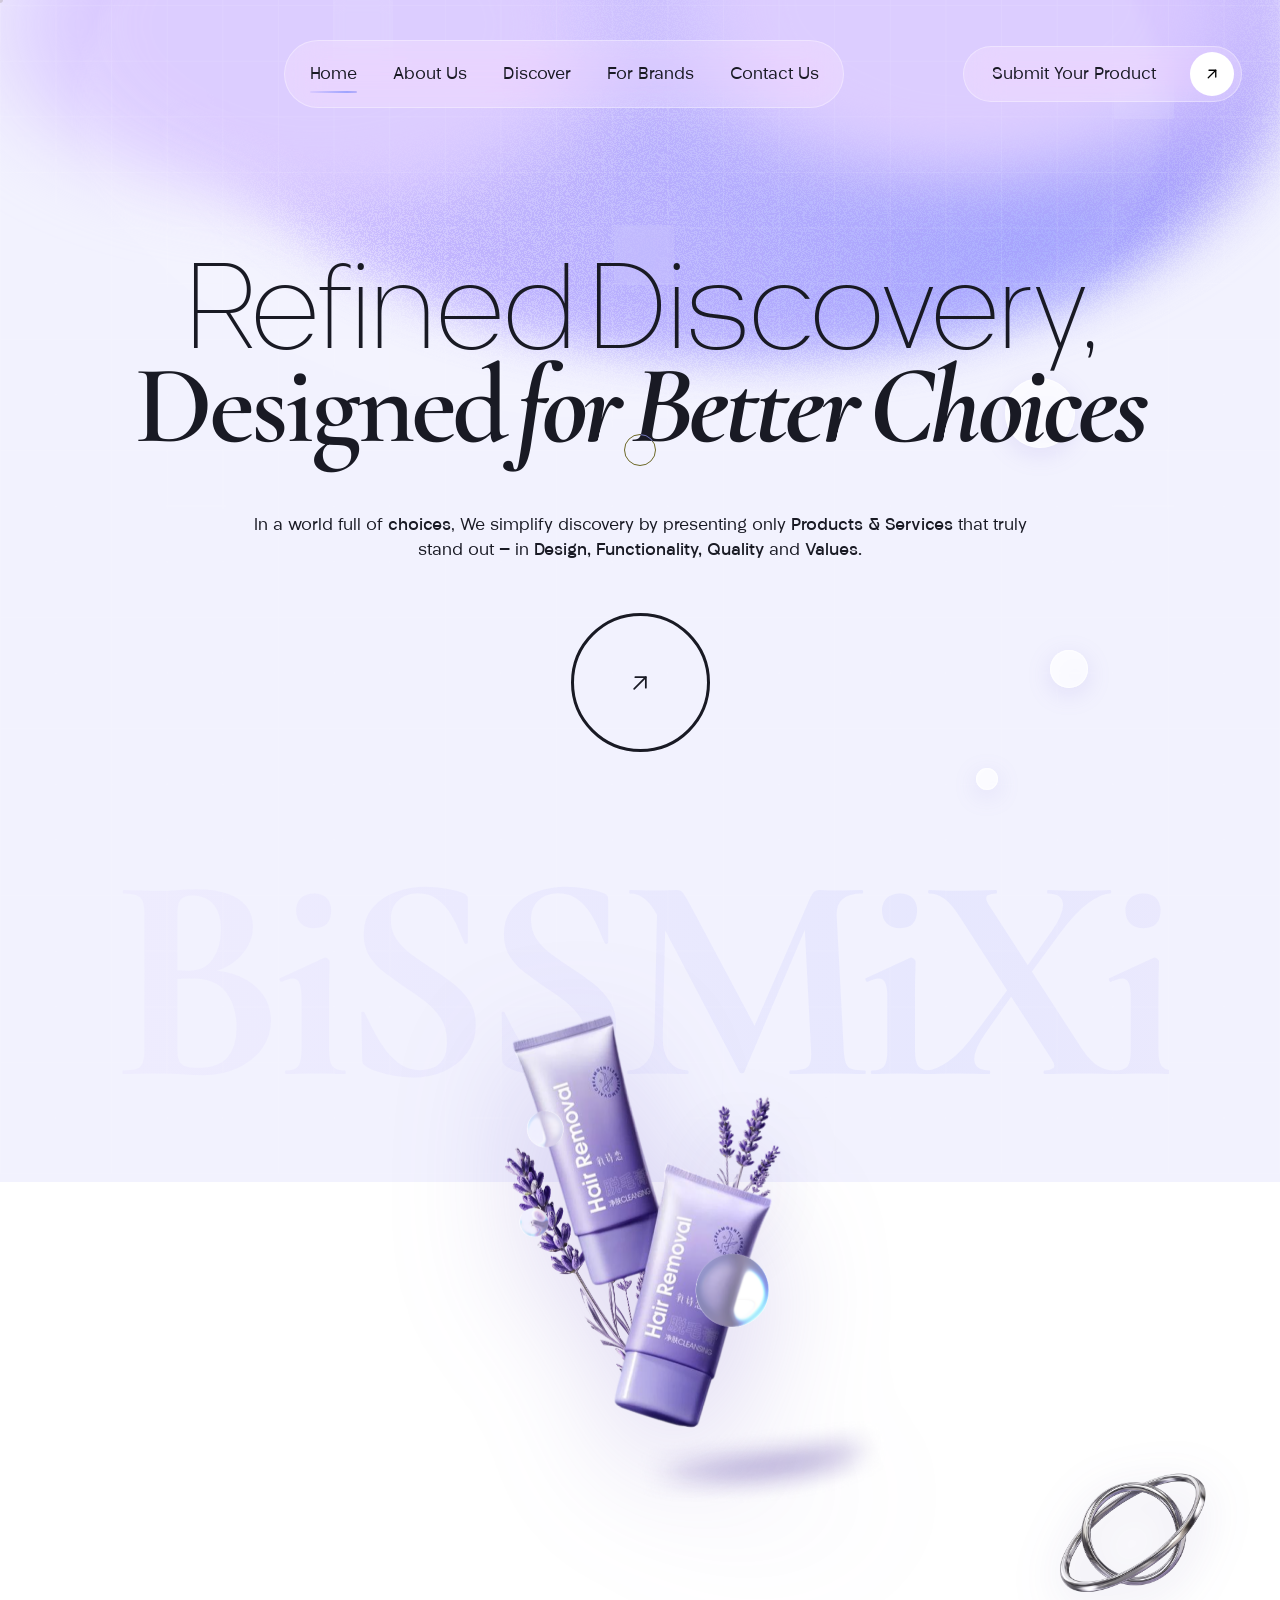
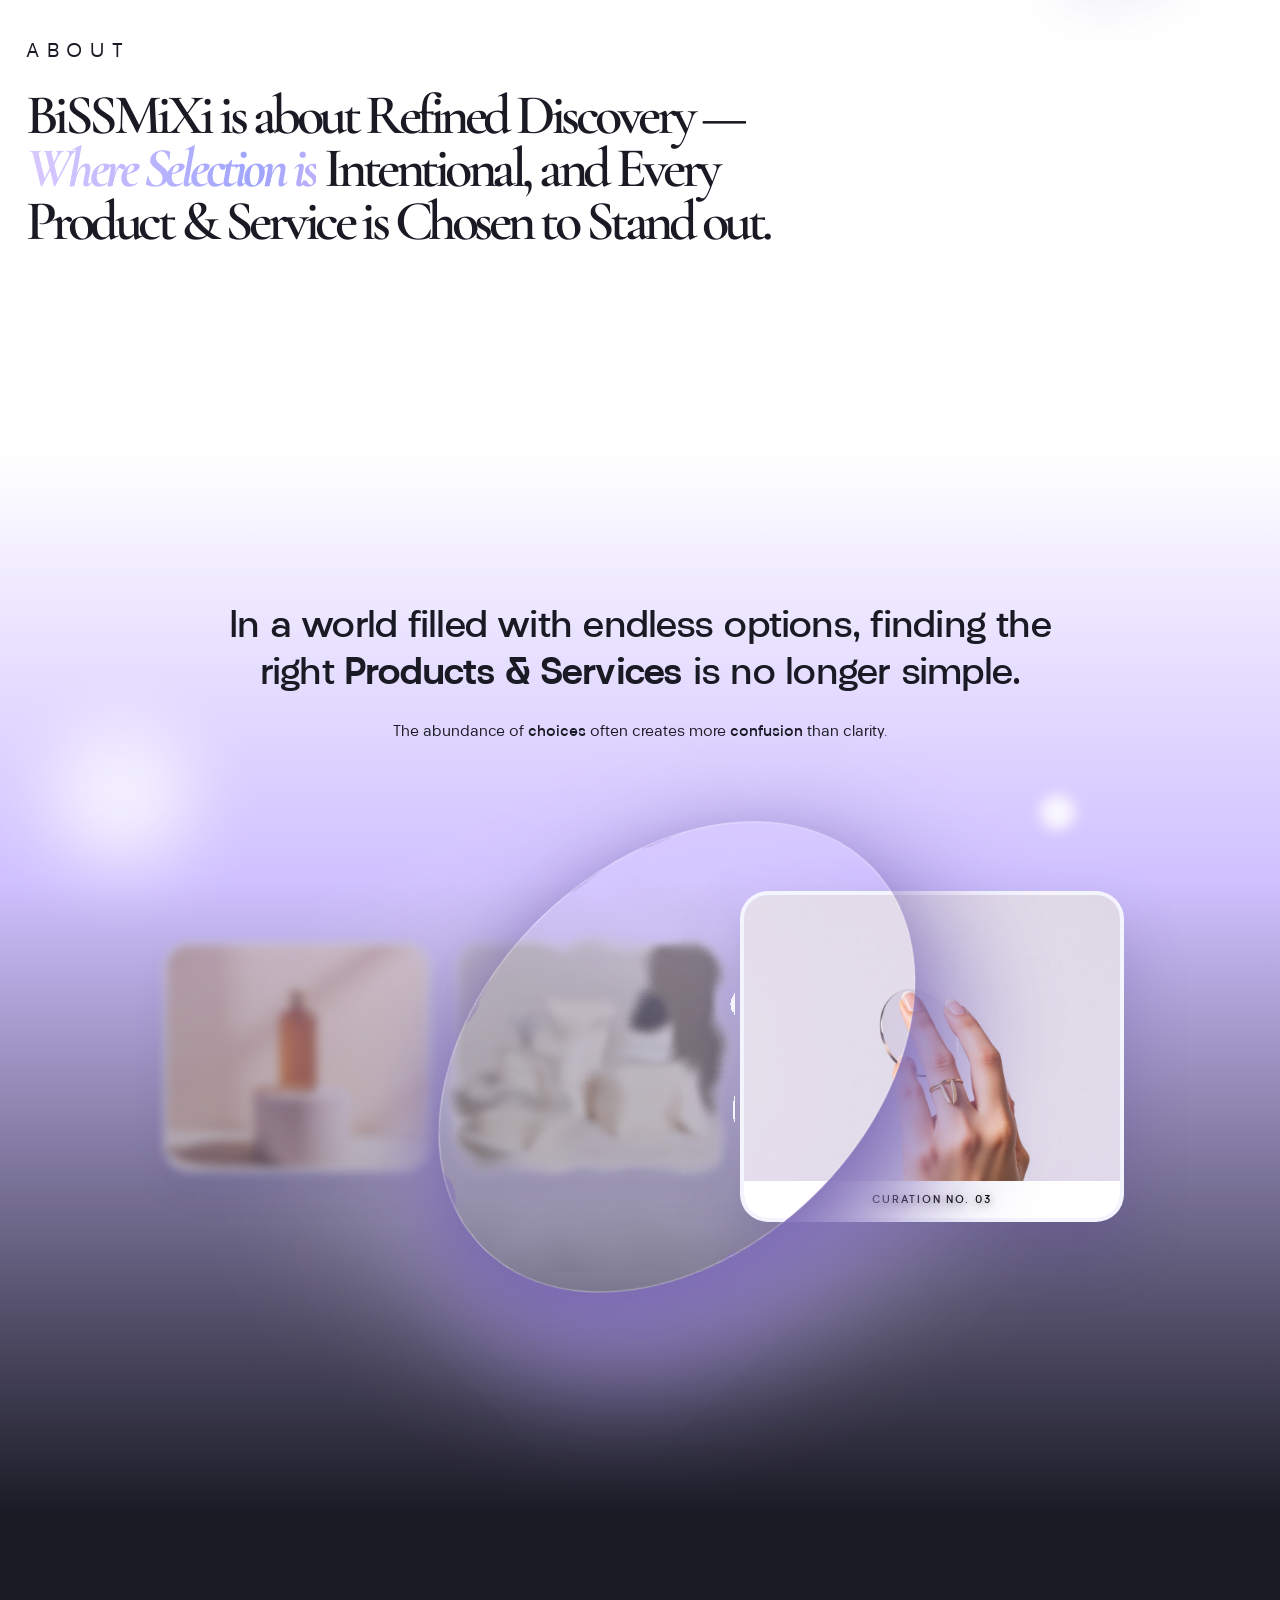
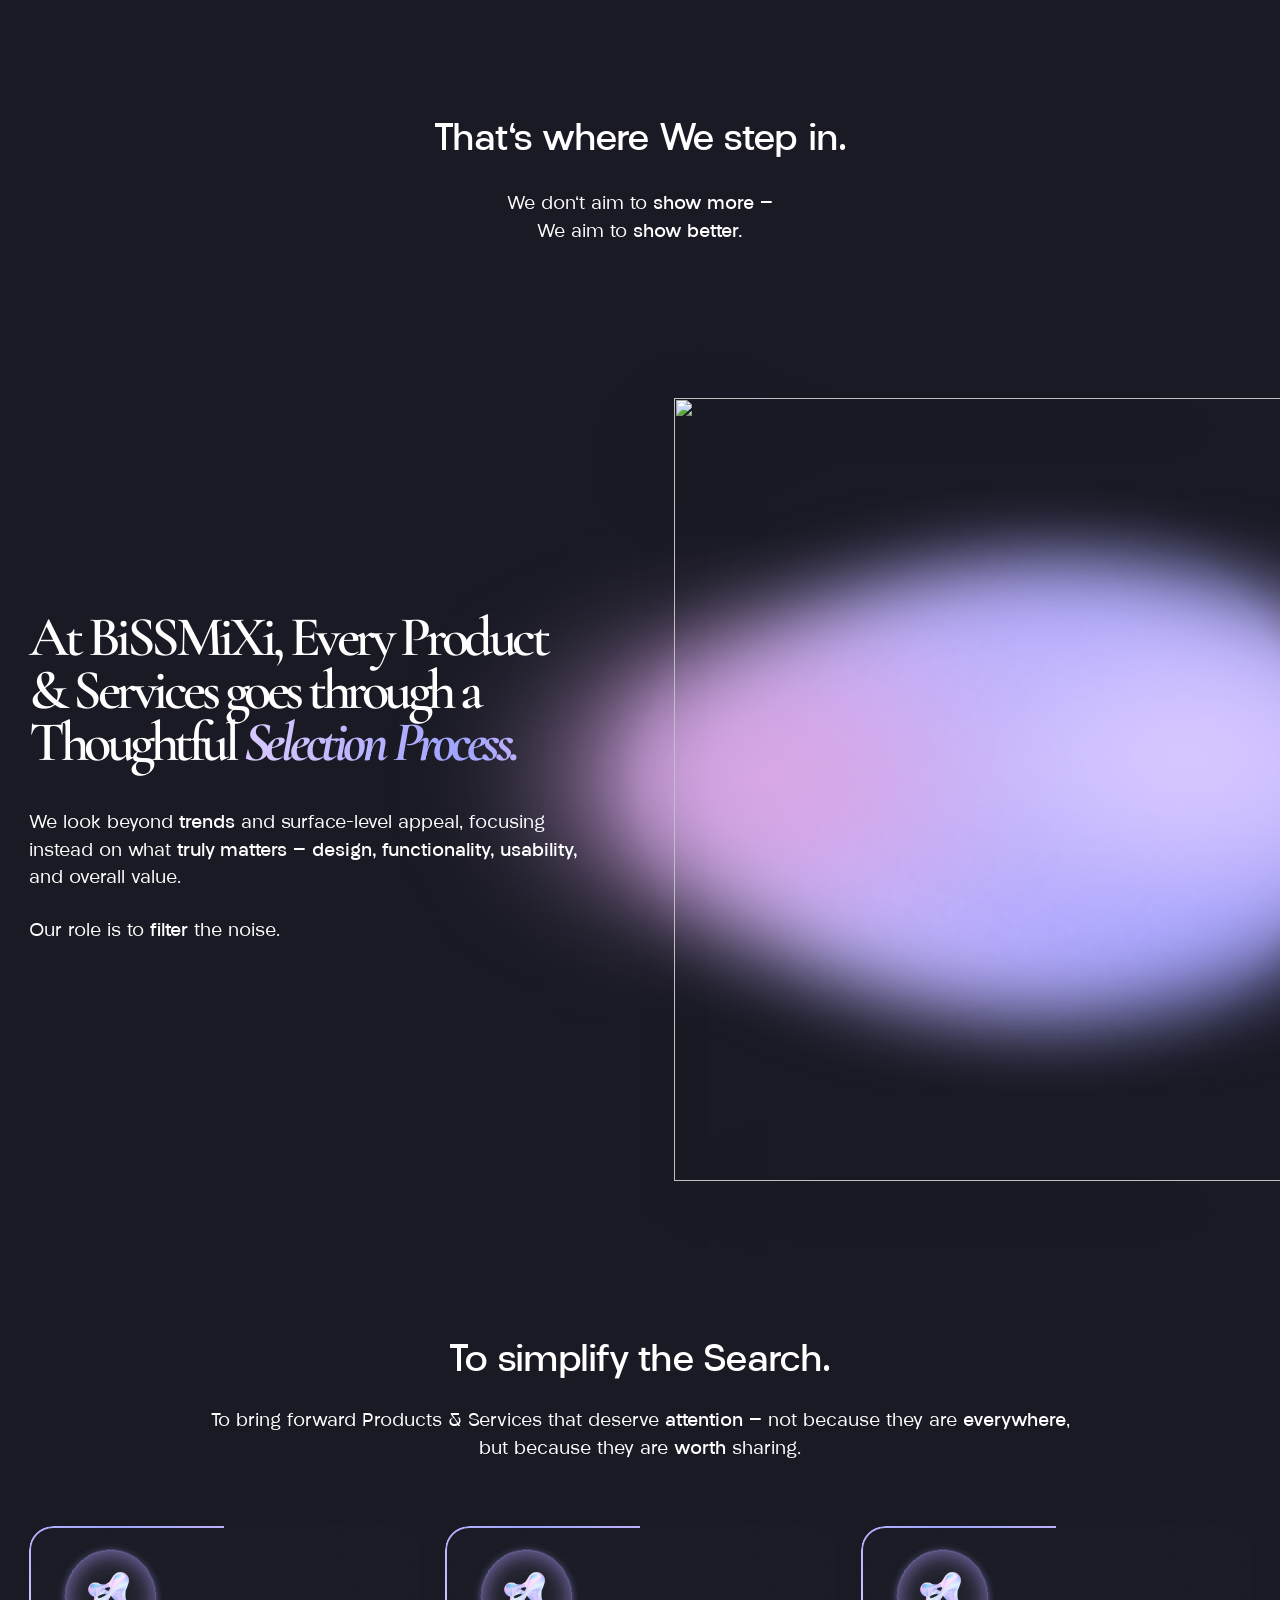
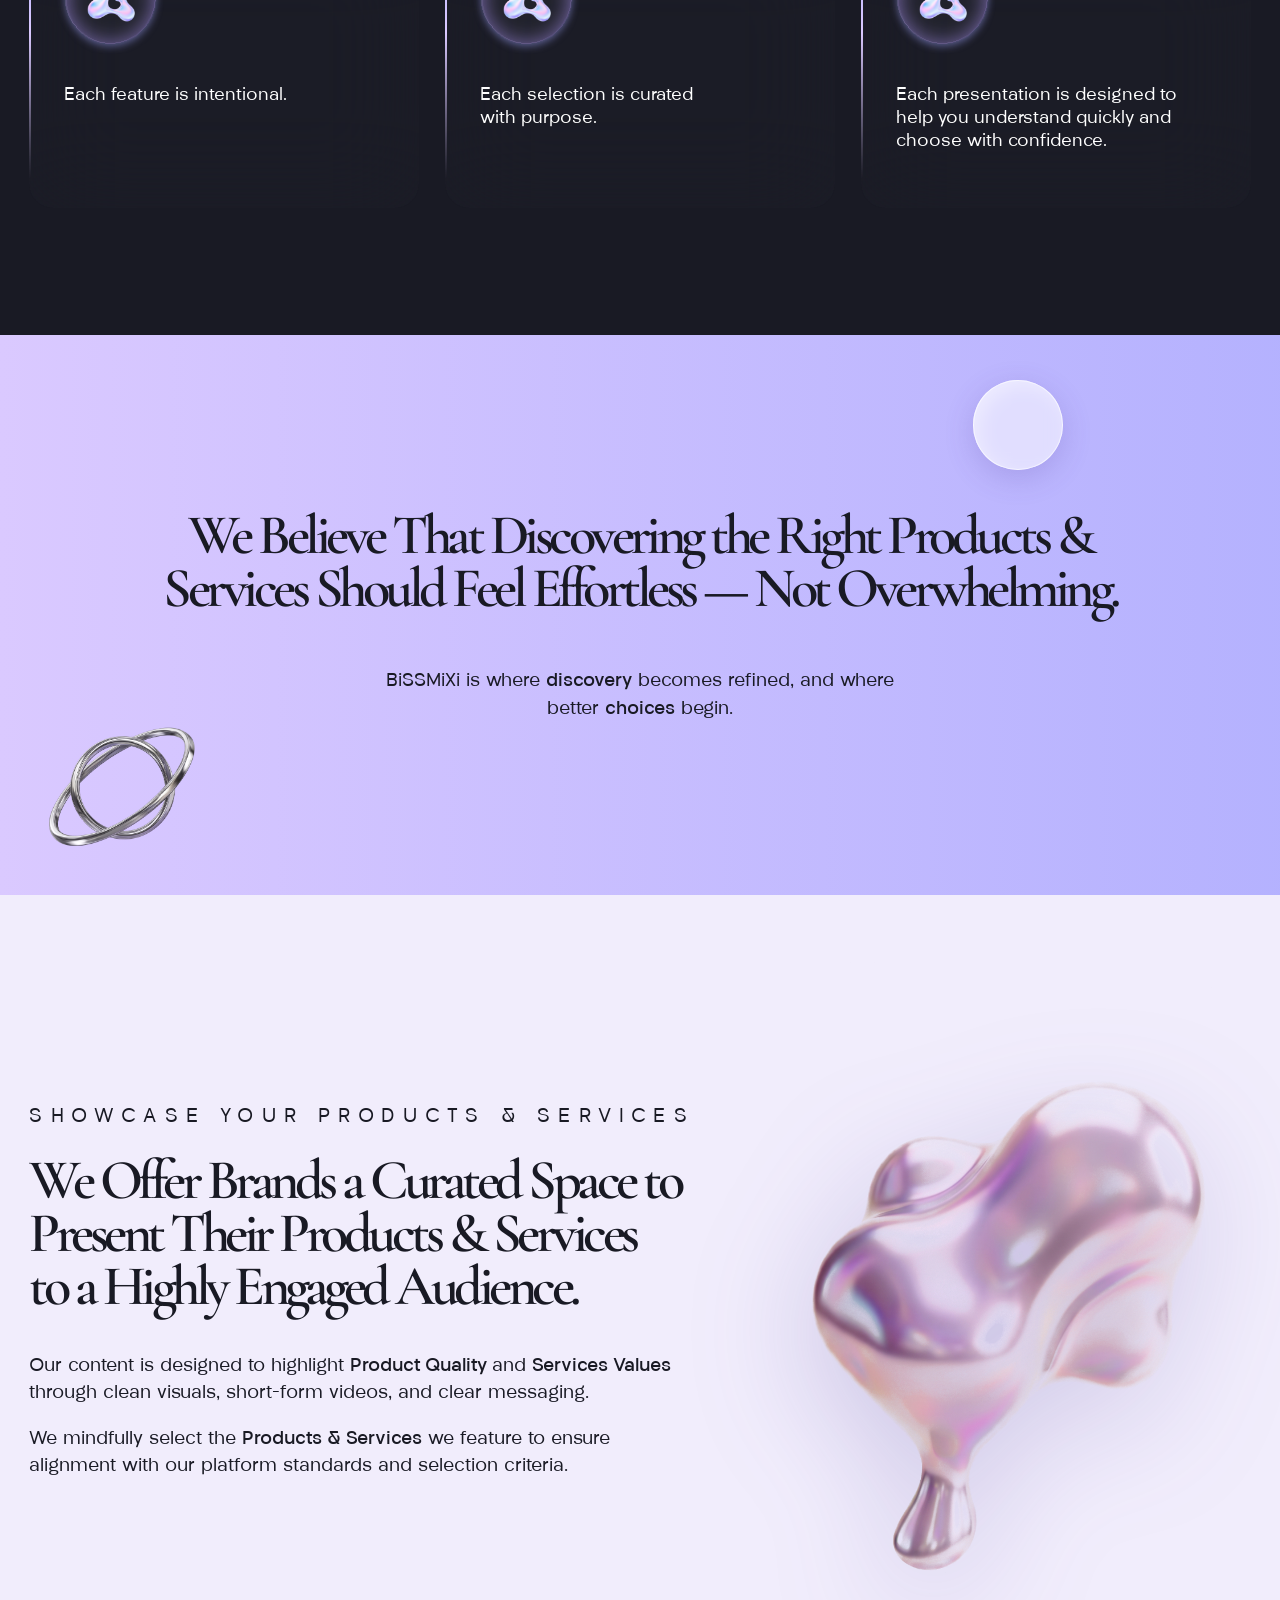
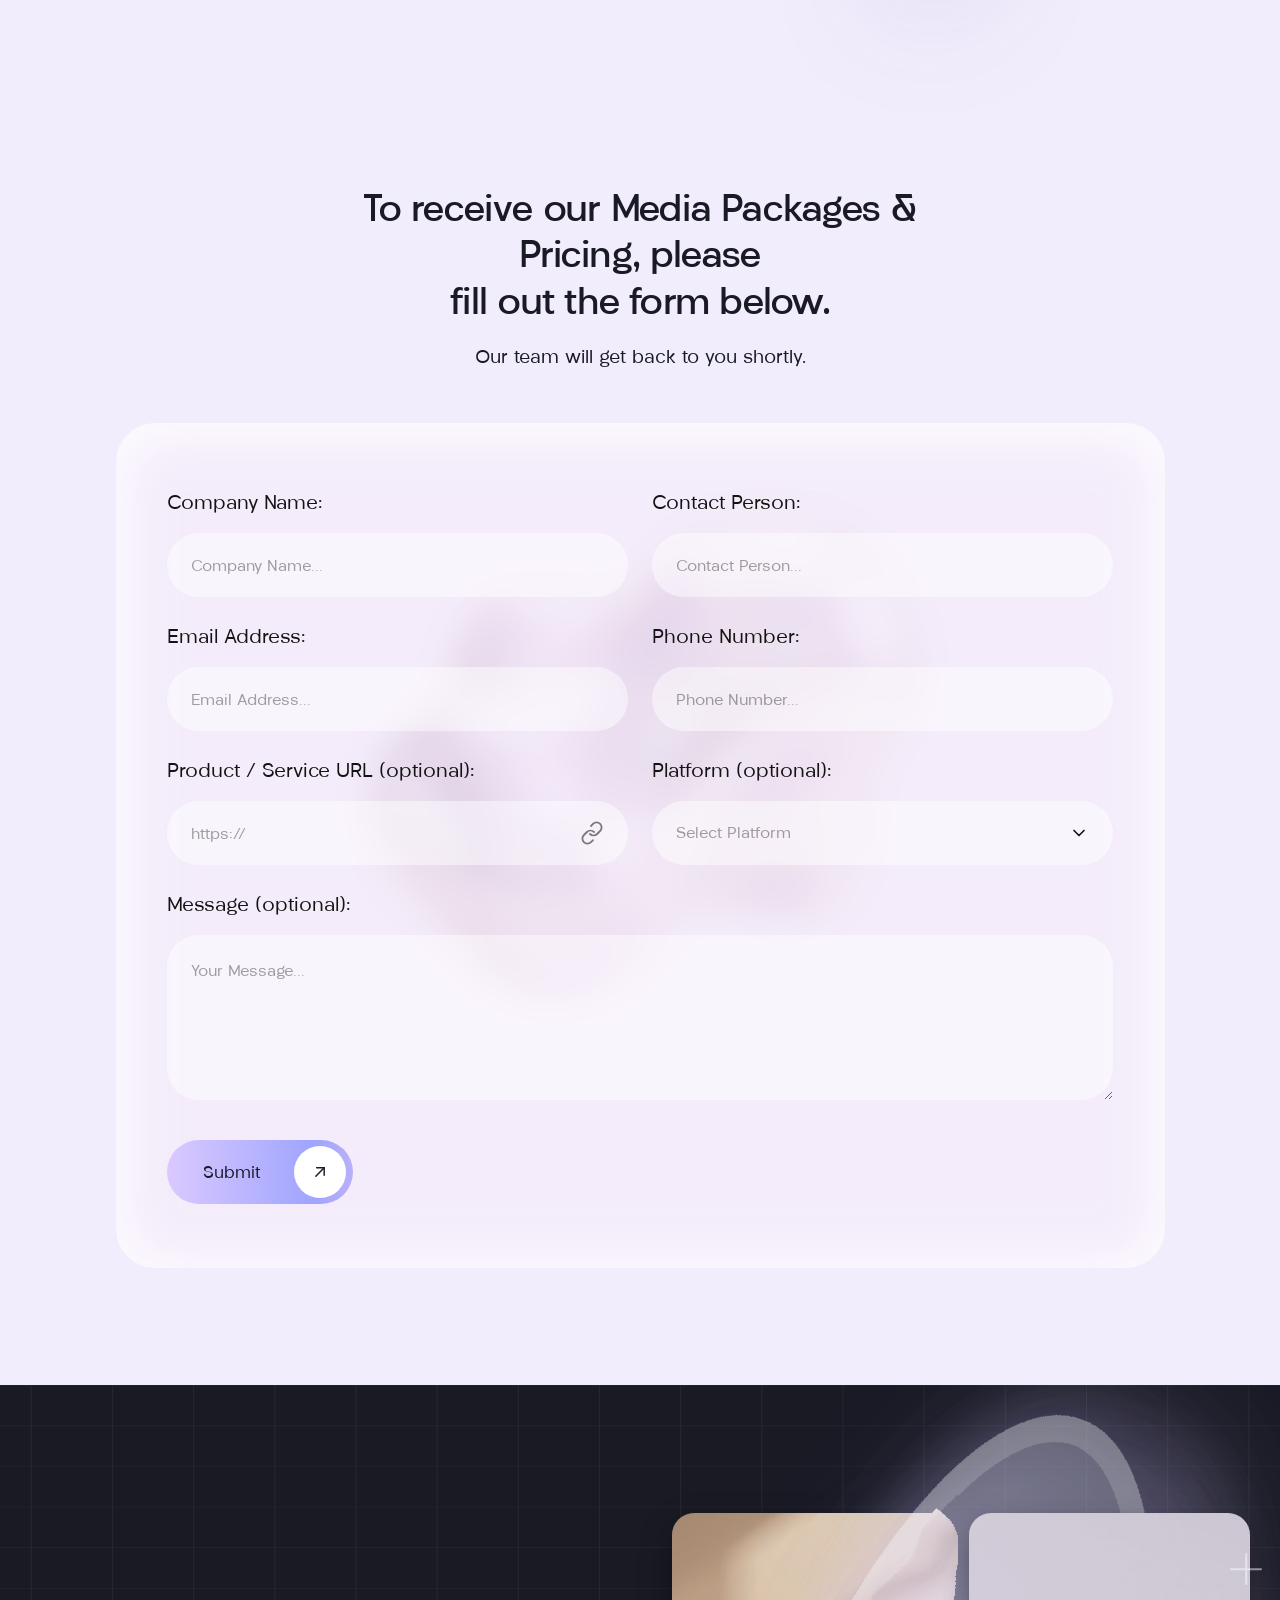
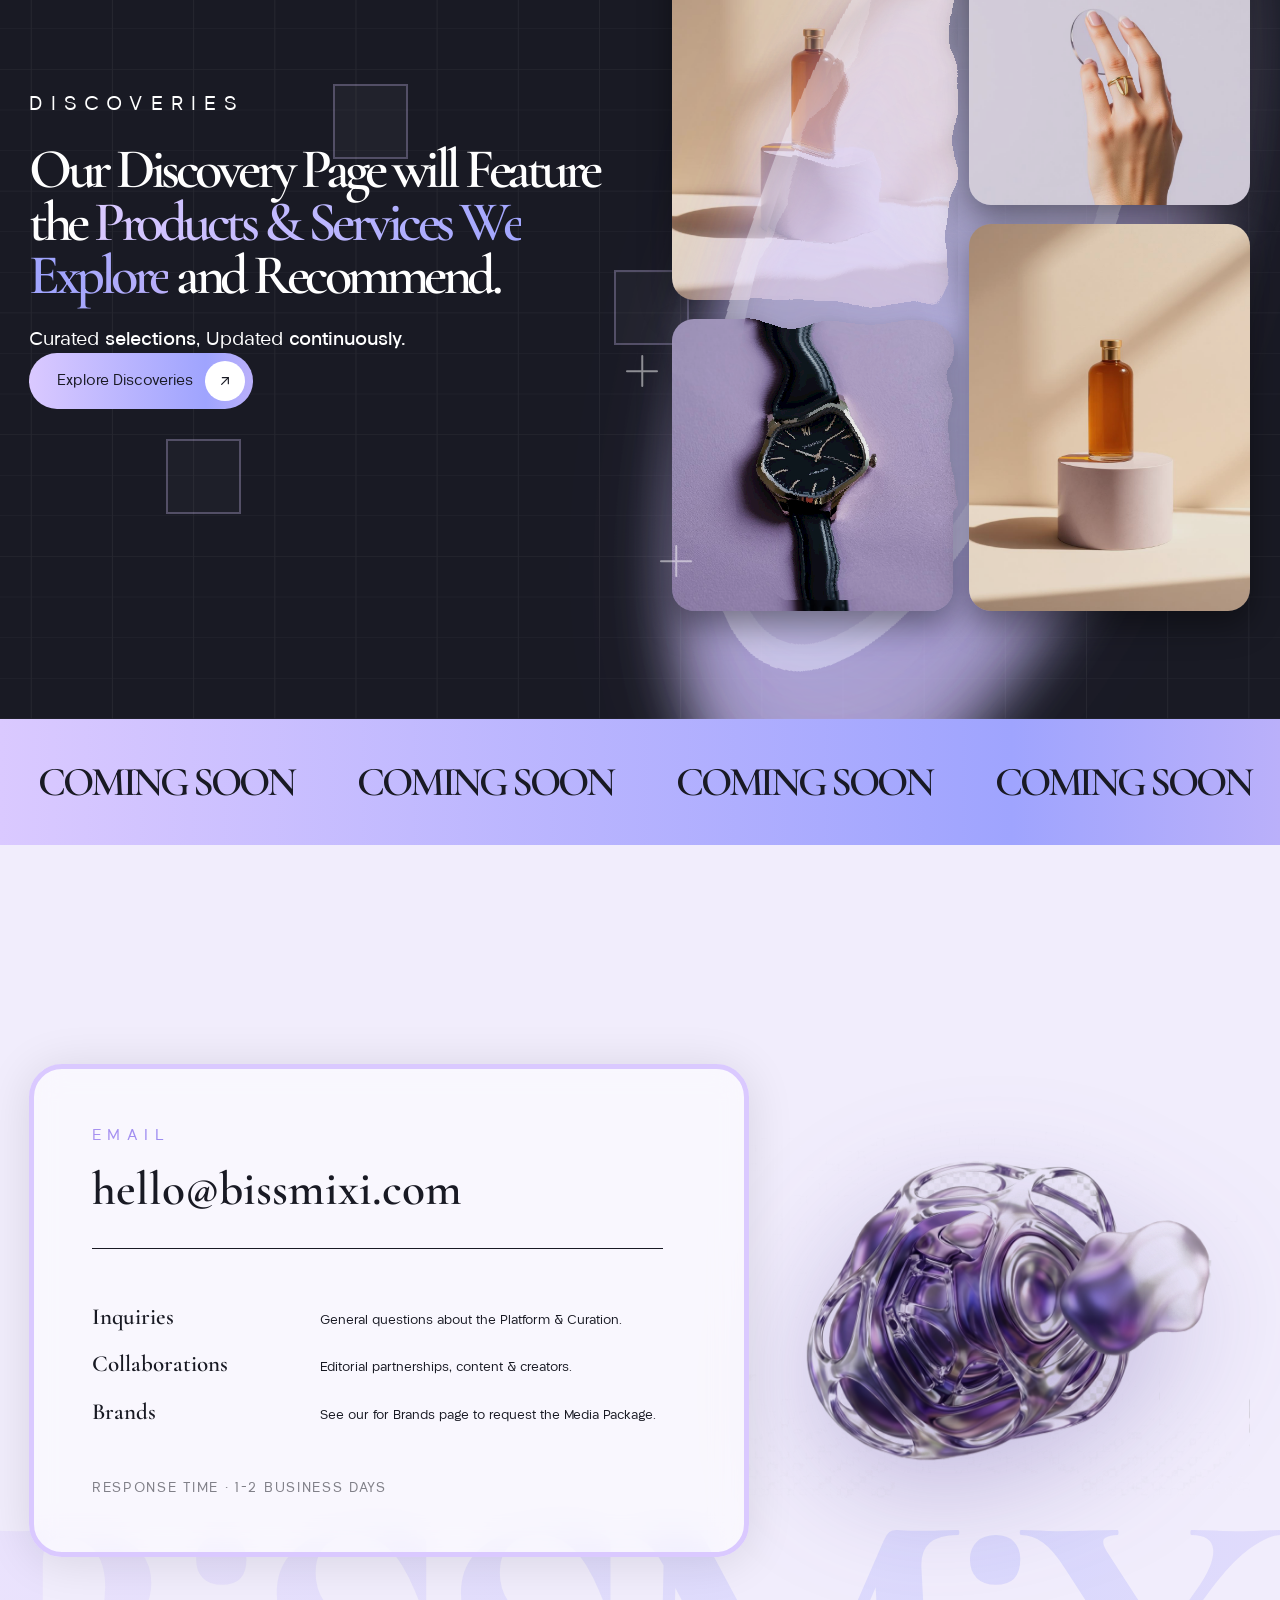
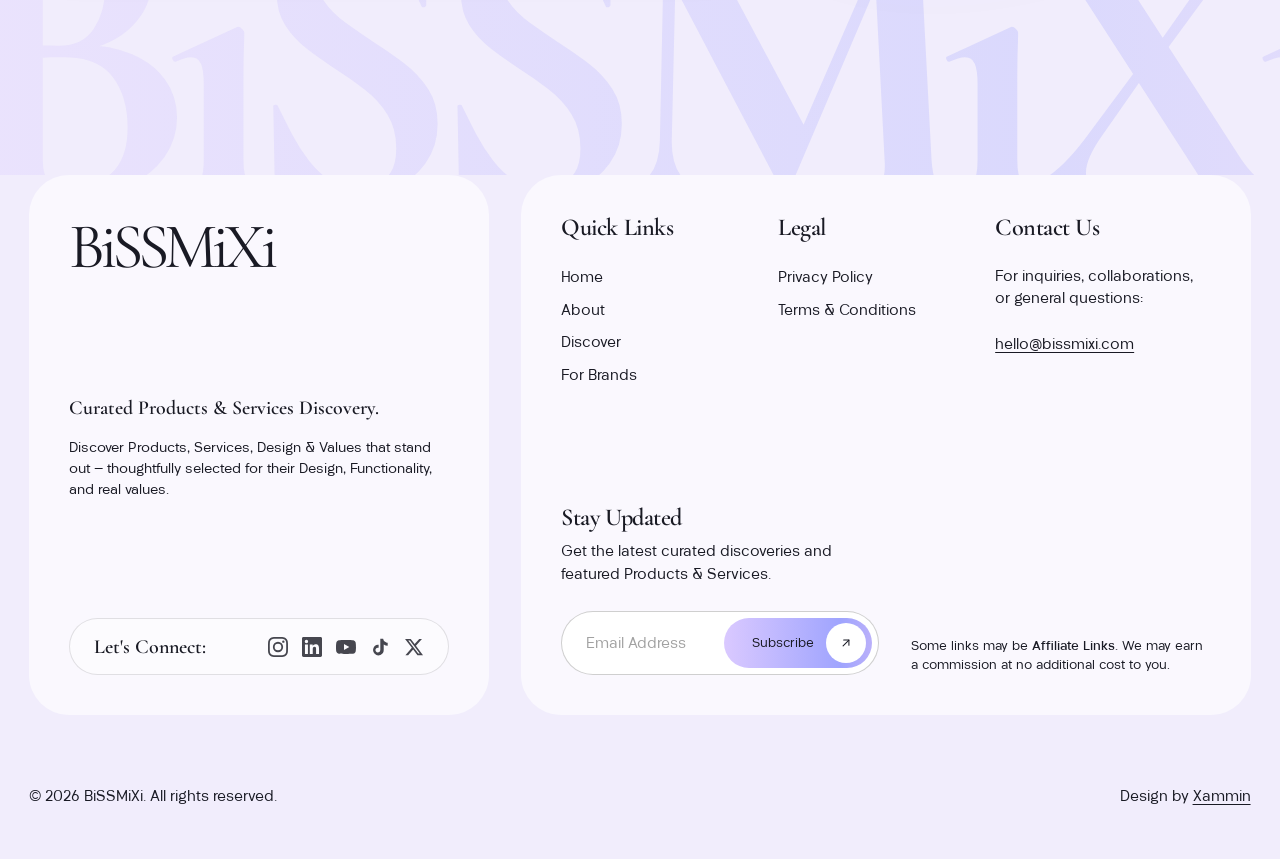
==== commit 78a2af35: "Add Privacy Policy + Terms pages; fix Submit CTA, logo scroll, hero arrow Pages: - Add privacy-polic" ====
--- a/index.html
+++ b/index.html
@@ -480,8 +480,8 @@
             </div>
           </div>
 
-          <!-- Form section -->
-          <div class="brands__form-section">
+          <!-- Form section — target anchor for "Submit Your Product" CTA -->
+          <div id="submit" class="brands__form-section">
             <div class="brands__form-bg" aria-hidden="true">
               <img src="assets/images/form-blob.png" alt="" />
             </div>
@@ -897,8 +897,8 @@
               <div class="site-footer__col">
                 <h4>Legal</h4>
                 <ul>
-                  <li><a href="#">Privacy Policy</a></li>
-                  <li><a href="#">Terms &amp; Conditions</a></li>
+                  <li><a href="privacy-policy.html">Privacy Policy</a></li>
+                  <li><a href="terms-and-conditions.html">Terms &amp; Conditions</a></li>
                 </ul>
               </div>
 
--- a/css/sections/header.css
+++ b/css/sections/header.css
@@ -25,7 +25,7 @@
 .site-header.is-scrolled {
   padding-block: var(--header-padding-y-scrolled);
   background-color: #e4e4ff;
-  -webkit-backdrop-filter: blur(20px) saturate(180%);
+  /* -webkit-backdrop-filter: blur(20px) saturate(180%); */
   /* backdrop-filter: blur(20px) saturate(180%); */
   box-shadow: 0 1px 0 rgba(25, 26, 36, 0.06);
 }
--- a/css/sections/hero.css
+++ b/css/sections/hero.css
@@ -489,6 +489,16 @@
 }
 
 @media (max-width: 1024px) {
+  /* Tighter hero on tablet — reduces empty space below the button.
+     max() ensures the hero stays tall enough on short viewports to
+     fit text + button + the top-half of the product image without overlap. */
+  #hero {
+    padding: 180px 0 48px !important;
+  }
+  .hero {
+    min-height: max(900px, 88vh);
+  }
+
   .hero__bubble--lg {
     width: 56px;
     height: 56px;
@@ -552,12 +562,38 @@
     font-size: clamp(80px, 26vw, 200px);
   }
 
+  /* Tighter hero on mobile — content sits closer to the product image */
   #hero {
-    padding: 200px 0px 64px !important;
+    padding: 140px 0px 32px !important;
+  }
+  .hero {
+    min-height: max(820px, 88vh);
+  }
+  .hero__content {
+    gap: clamp(20px, 4vw, 32px);
+  }
+}
+
+@media (max-width: 676px) {
+  #hero {
+    padding: 200px 0px 30px !important;
+  }
+}
+
+@media (max-width: 450px) {
+  .hero__headline span.hero__headline-line.hero__headline-line--1 {
+    margin-bottom: 0px !important;
   }
 }
 
 @media (max-width: 480px) {
+  /* Smallest phones — keep hero compact so it doesn't feel half-empty */
+  #hero {
+    padding: 120px 0 24px !important;
+  }
+  .hero {
+    min-height: max(760px, 90vh);
+  }
   .hero__bubble--lg {
     width: 34px;
     height: 34px;
--- a/css/sections/about02.css
+++ b/css/sections/about02.css
@@ -495,6 +495,10 @@
     max-width: 720px;
     margin-inline: auto;
   }
+  .about02__process-visual {
+    margin-left: auto;
+    margin-right: -95px;
+  }
 }
 
 @media (max-width: 768px) {
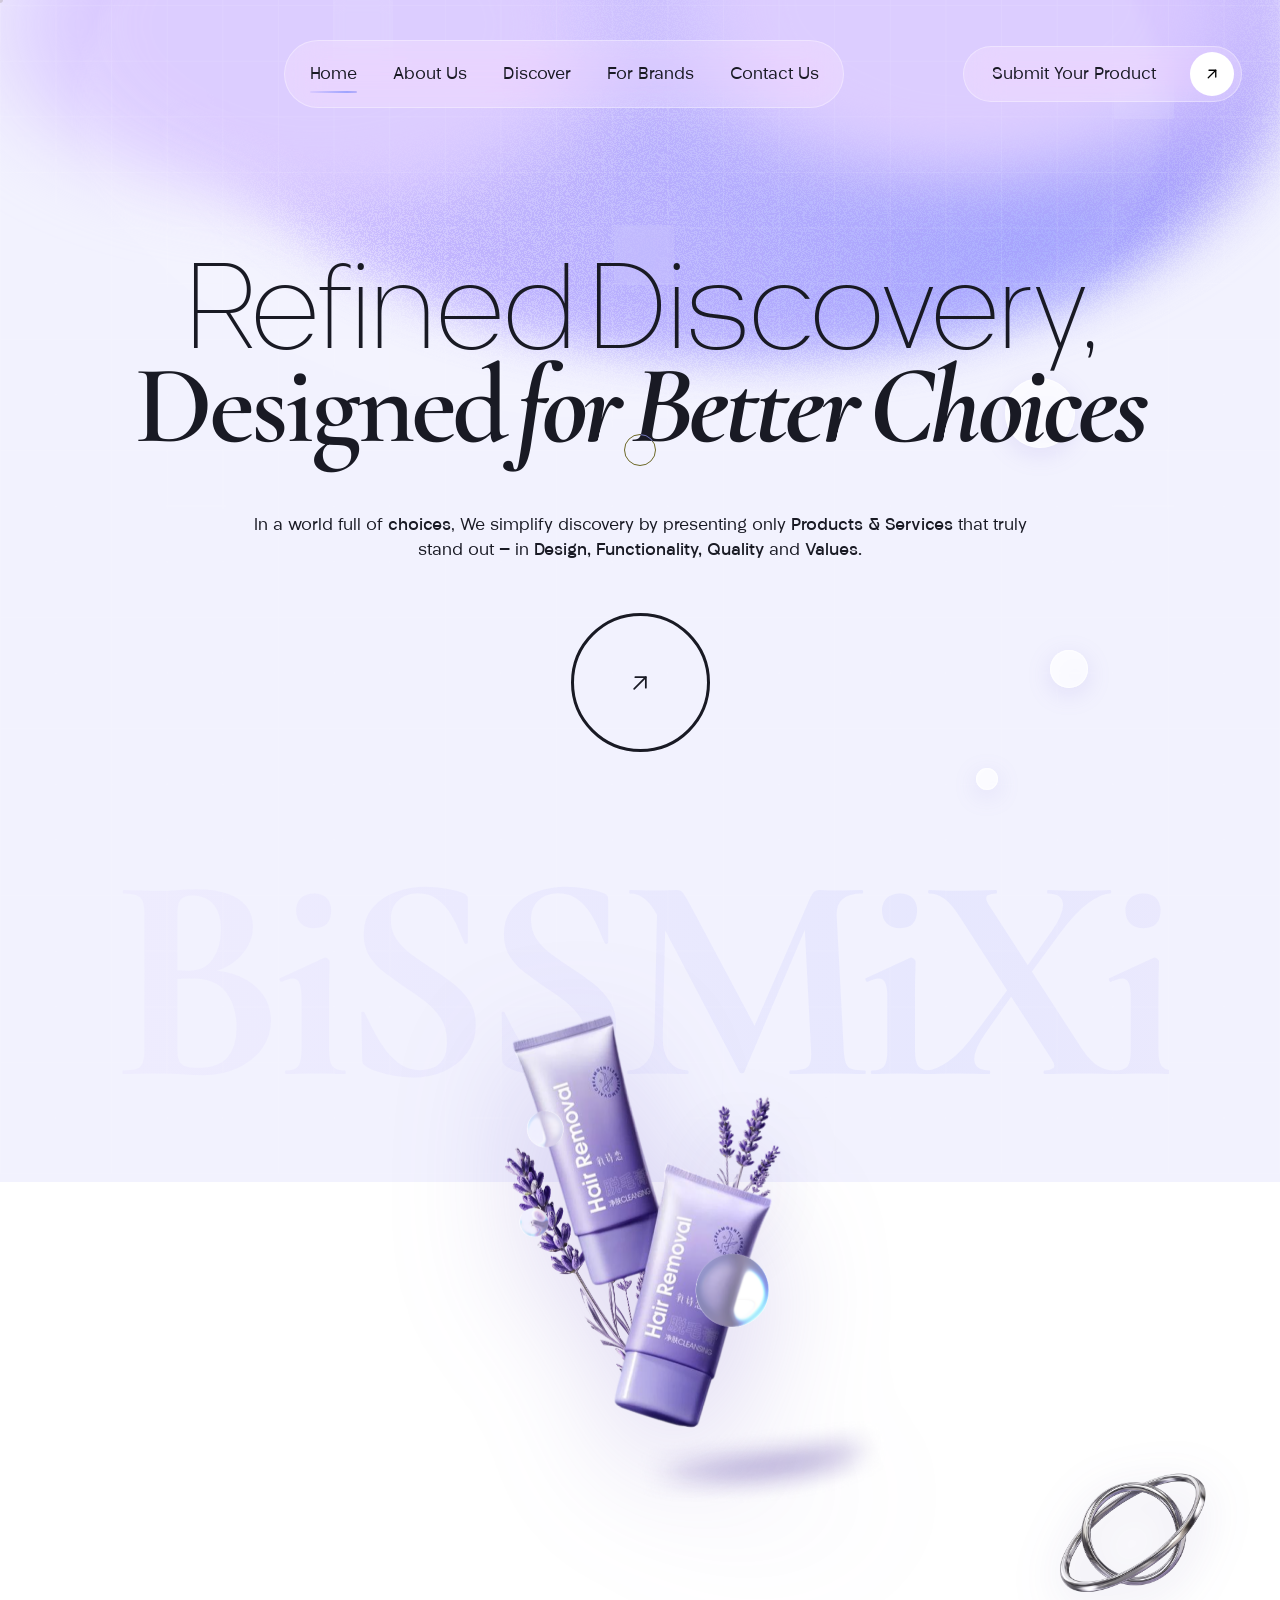
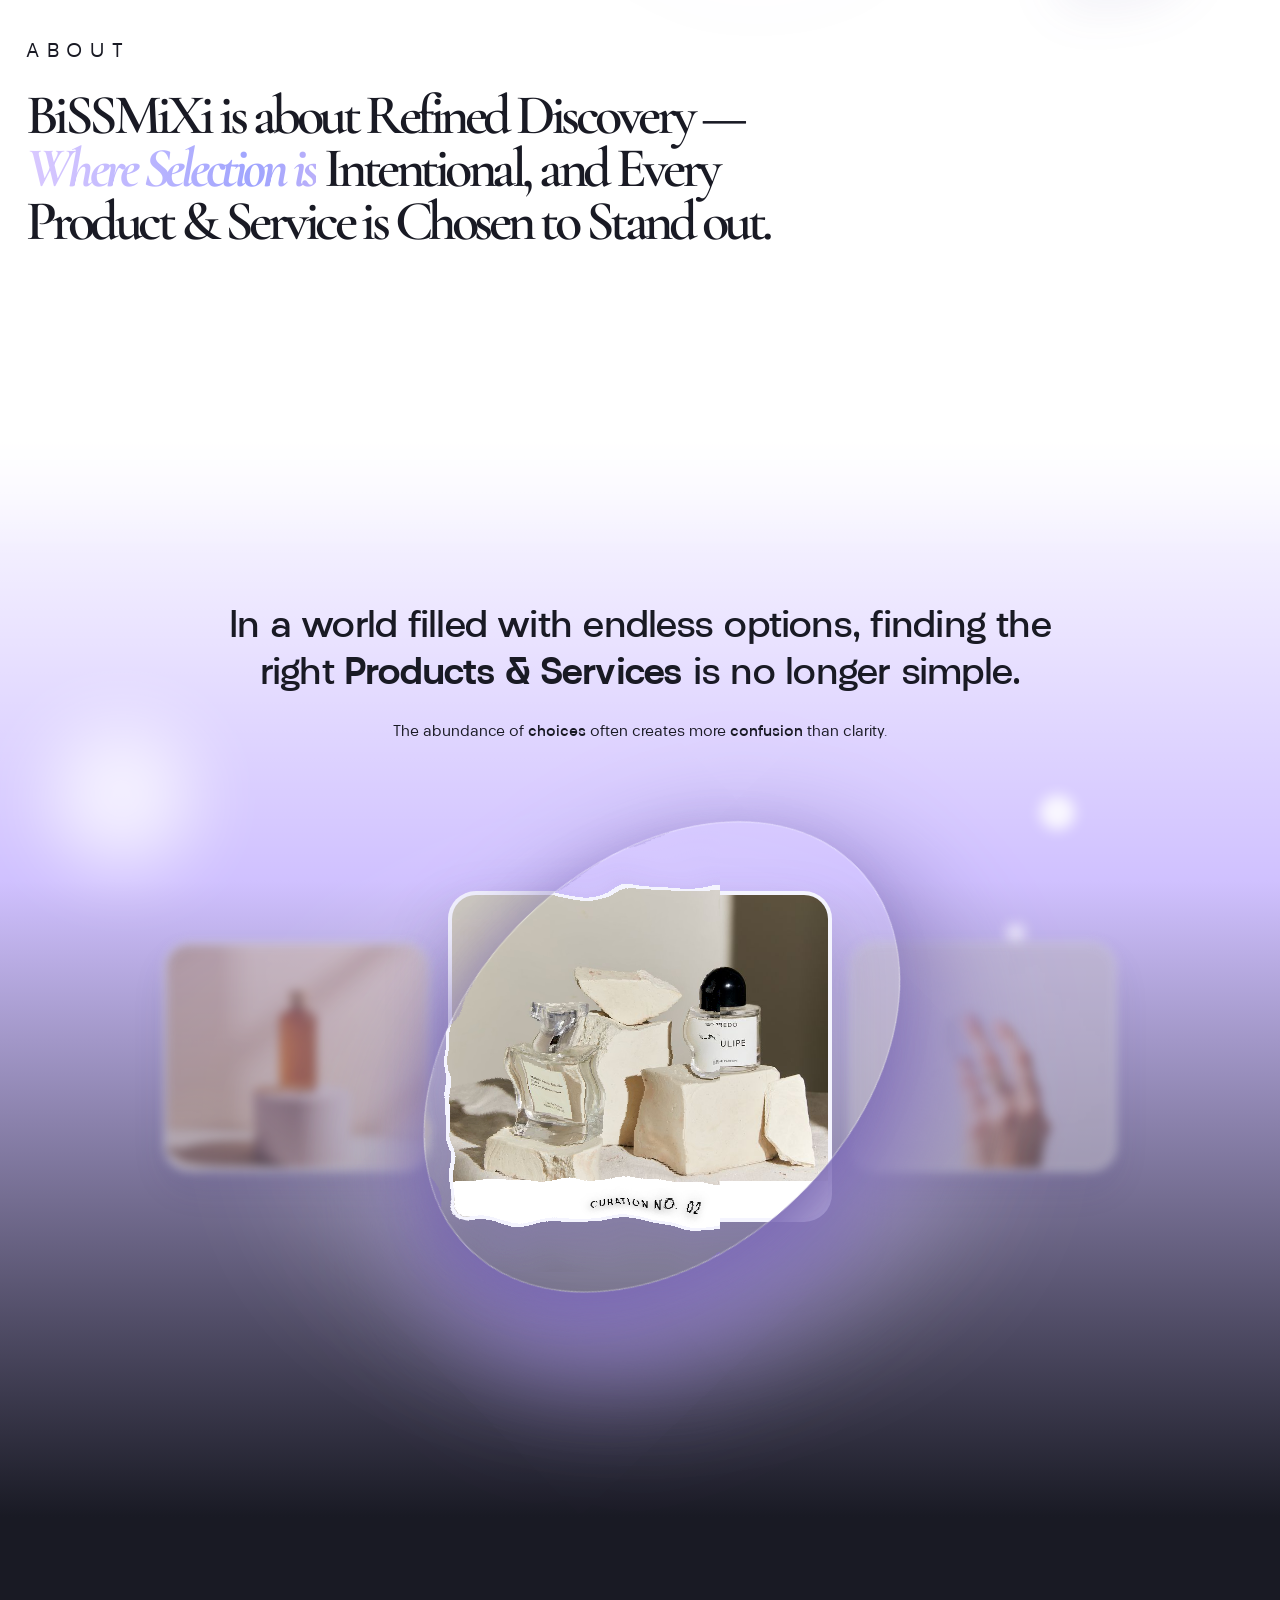
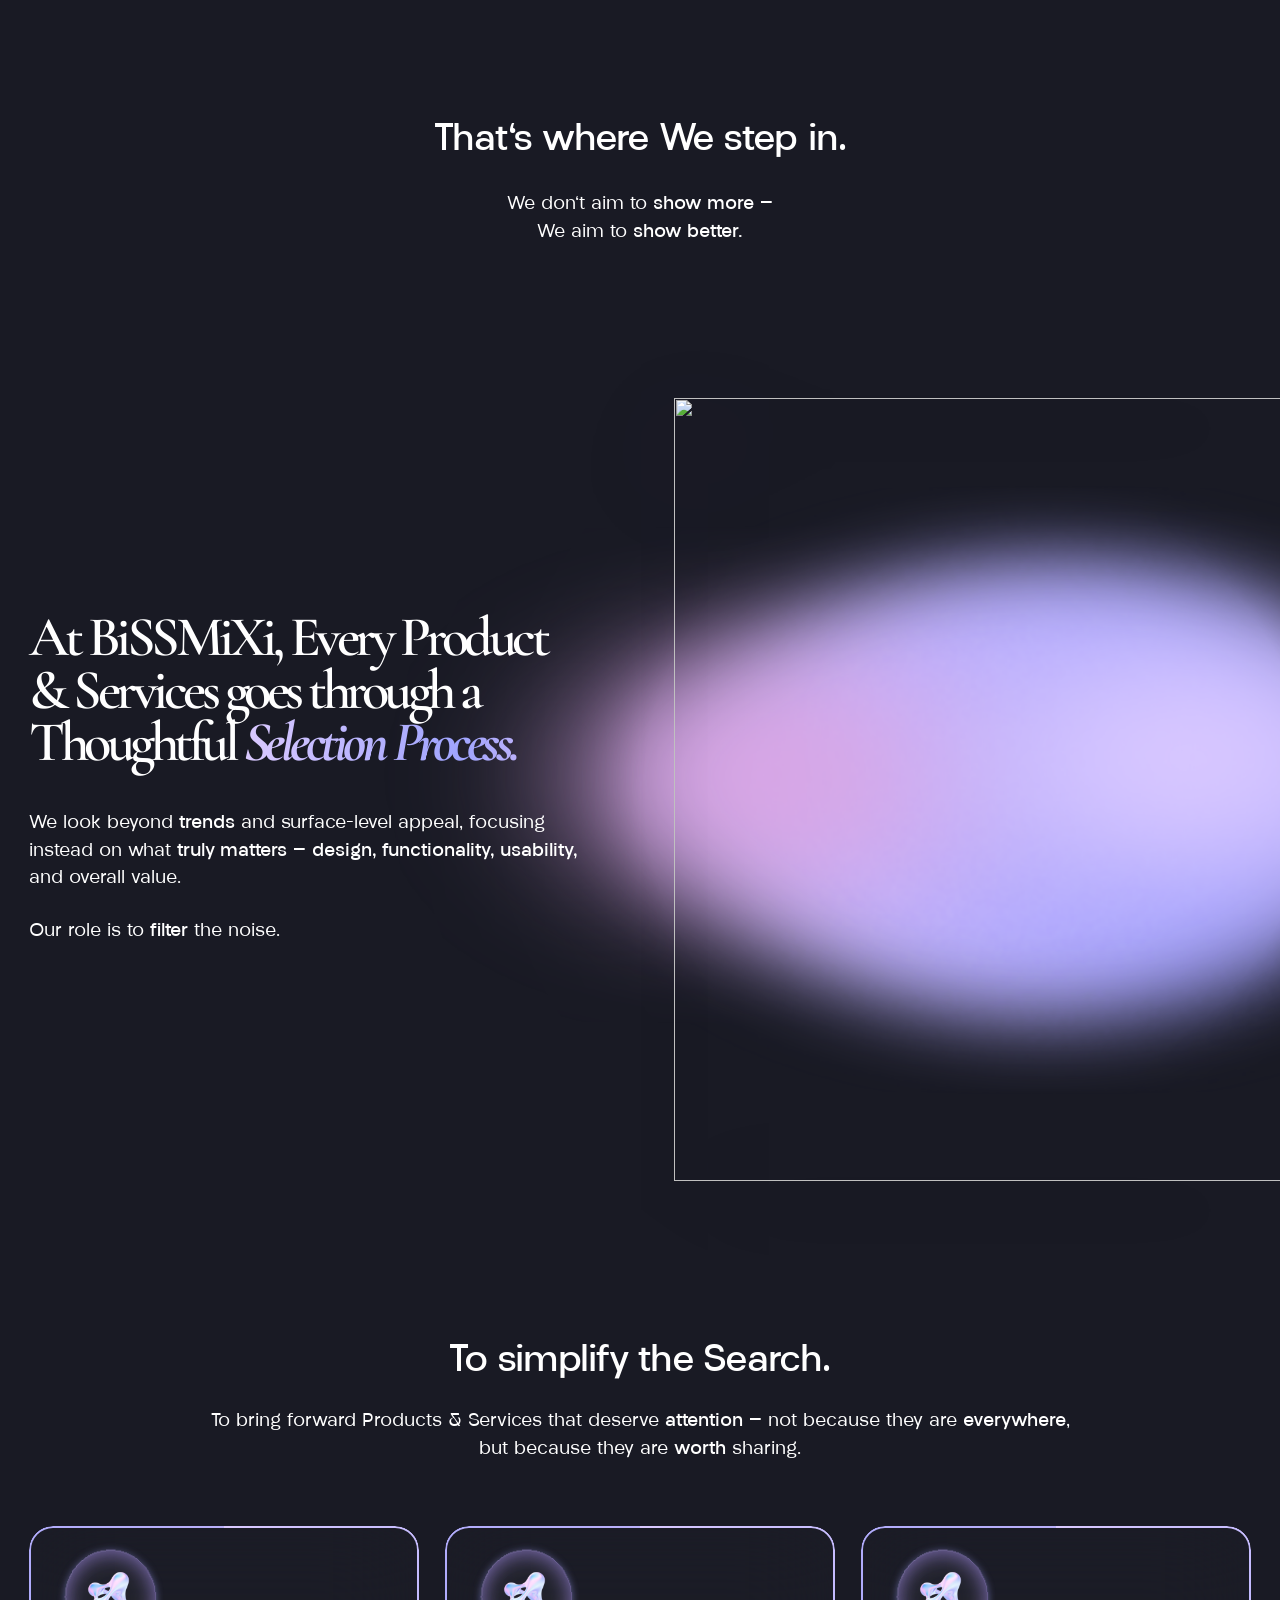
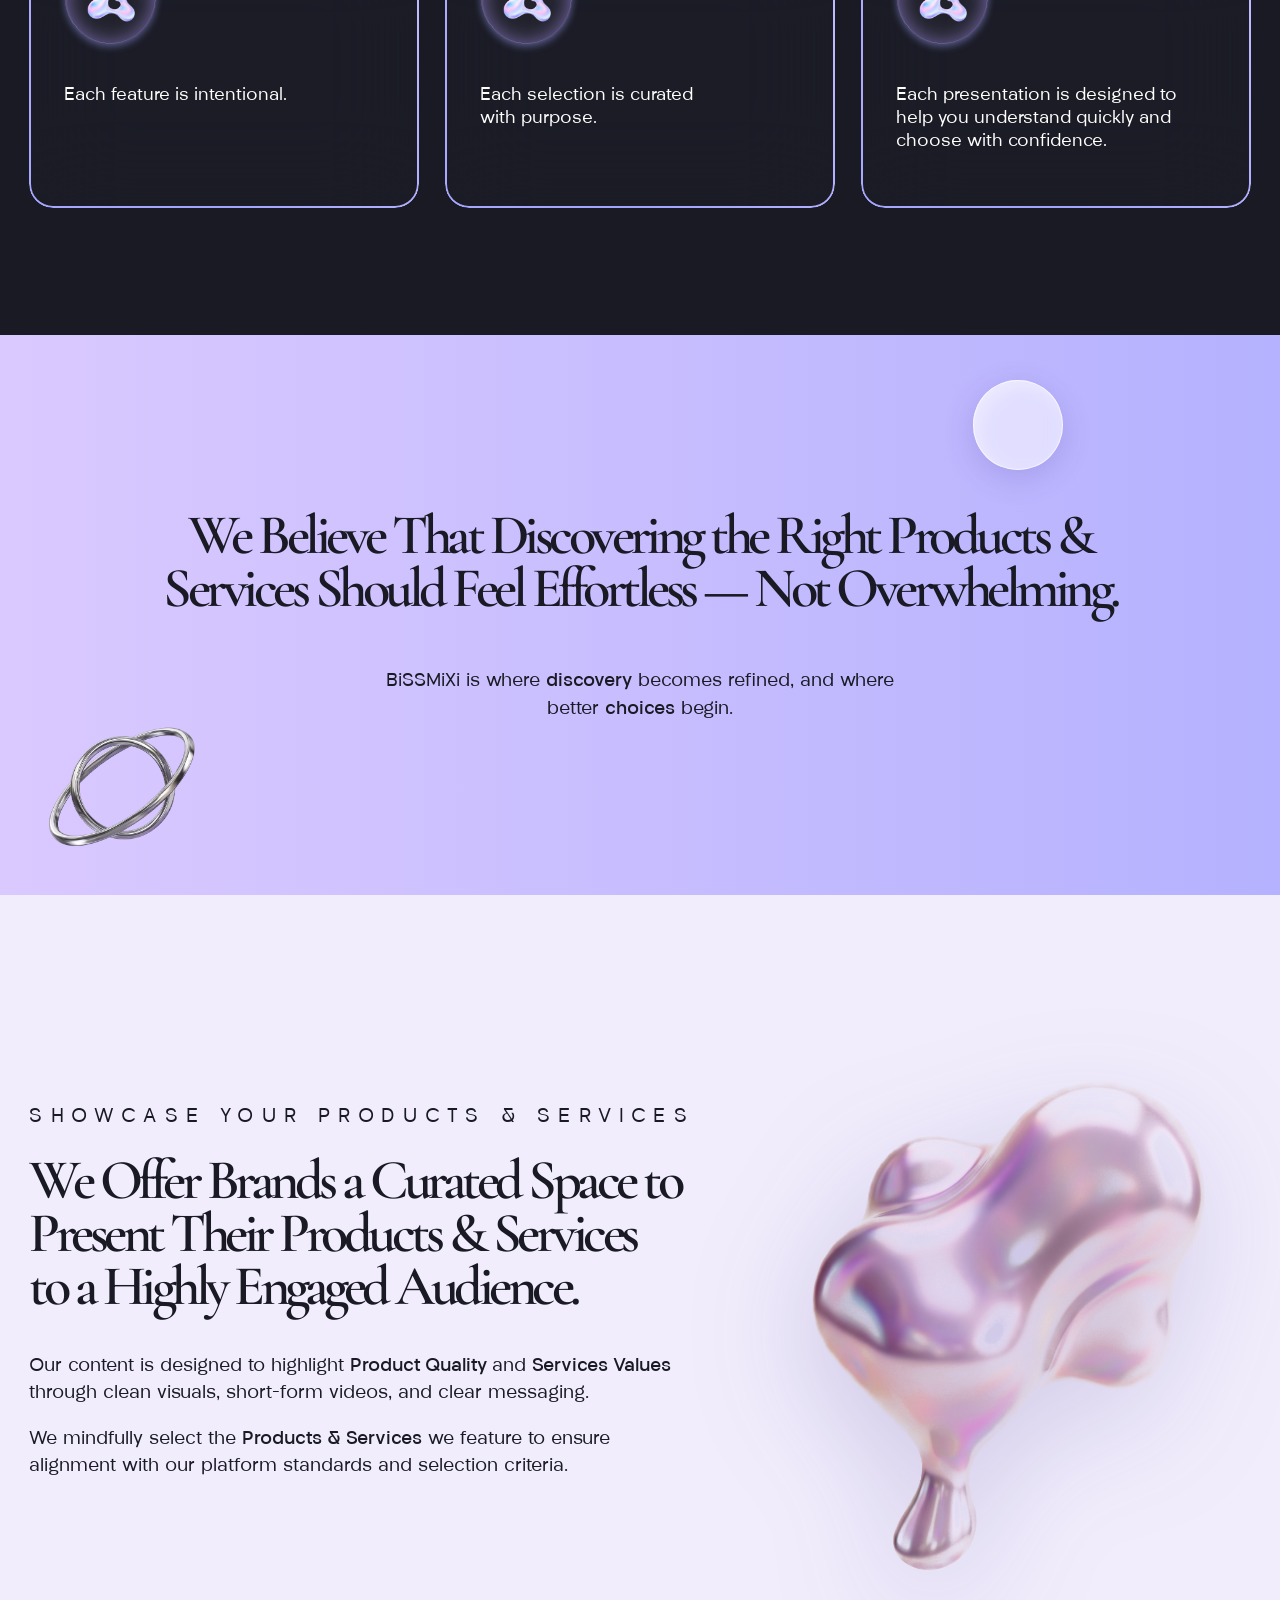
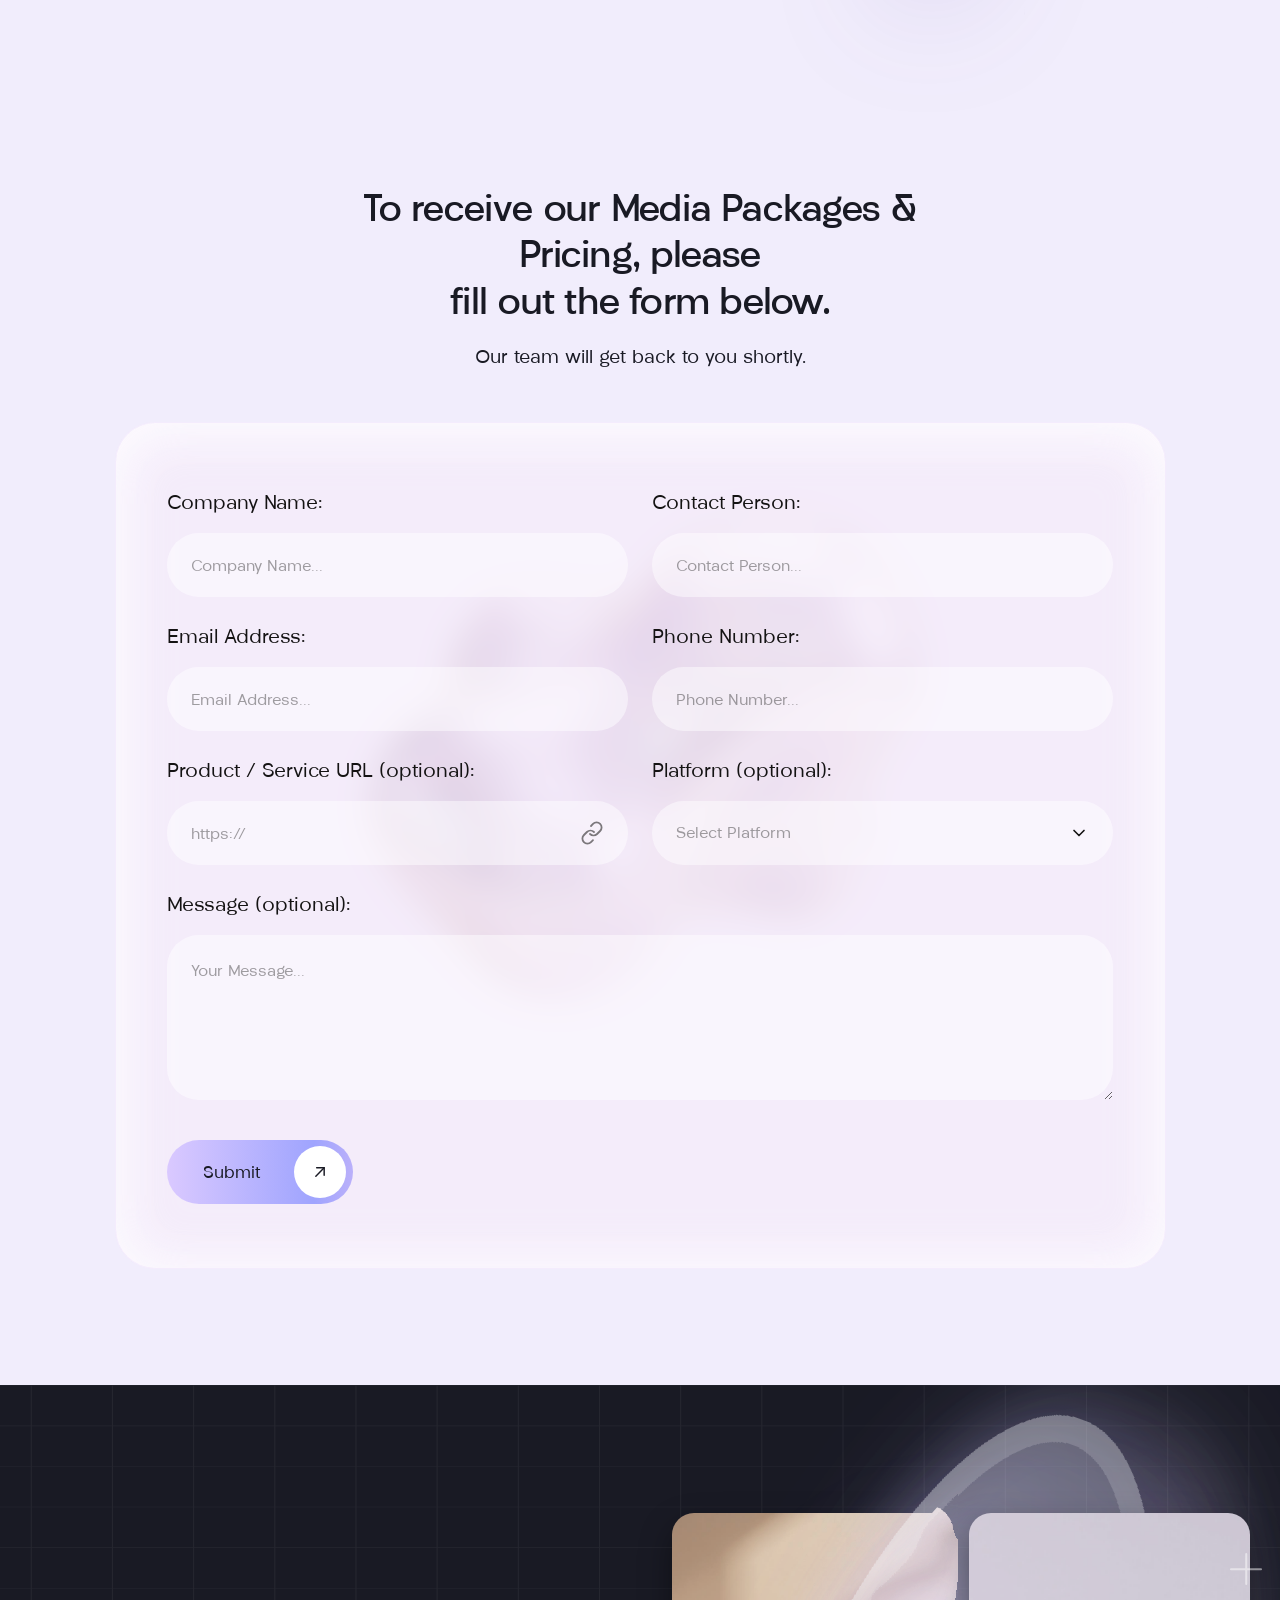
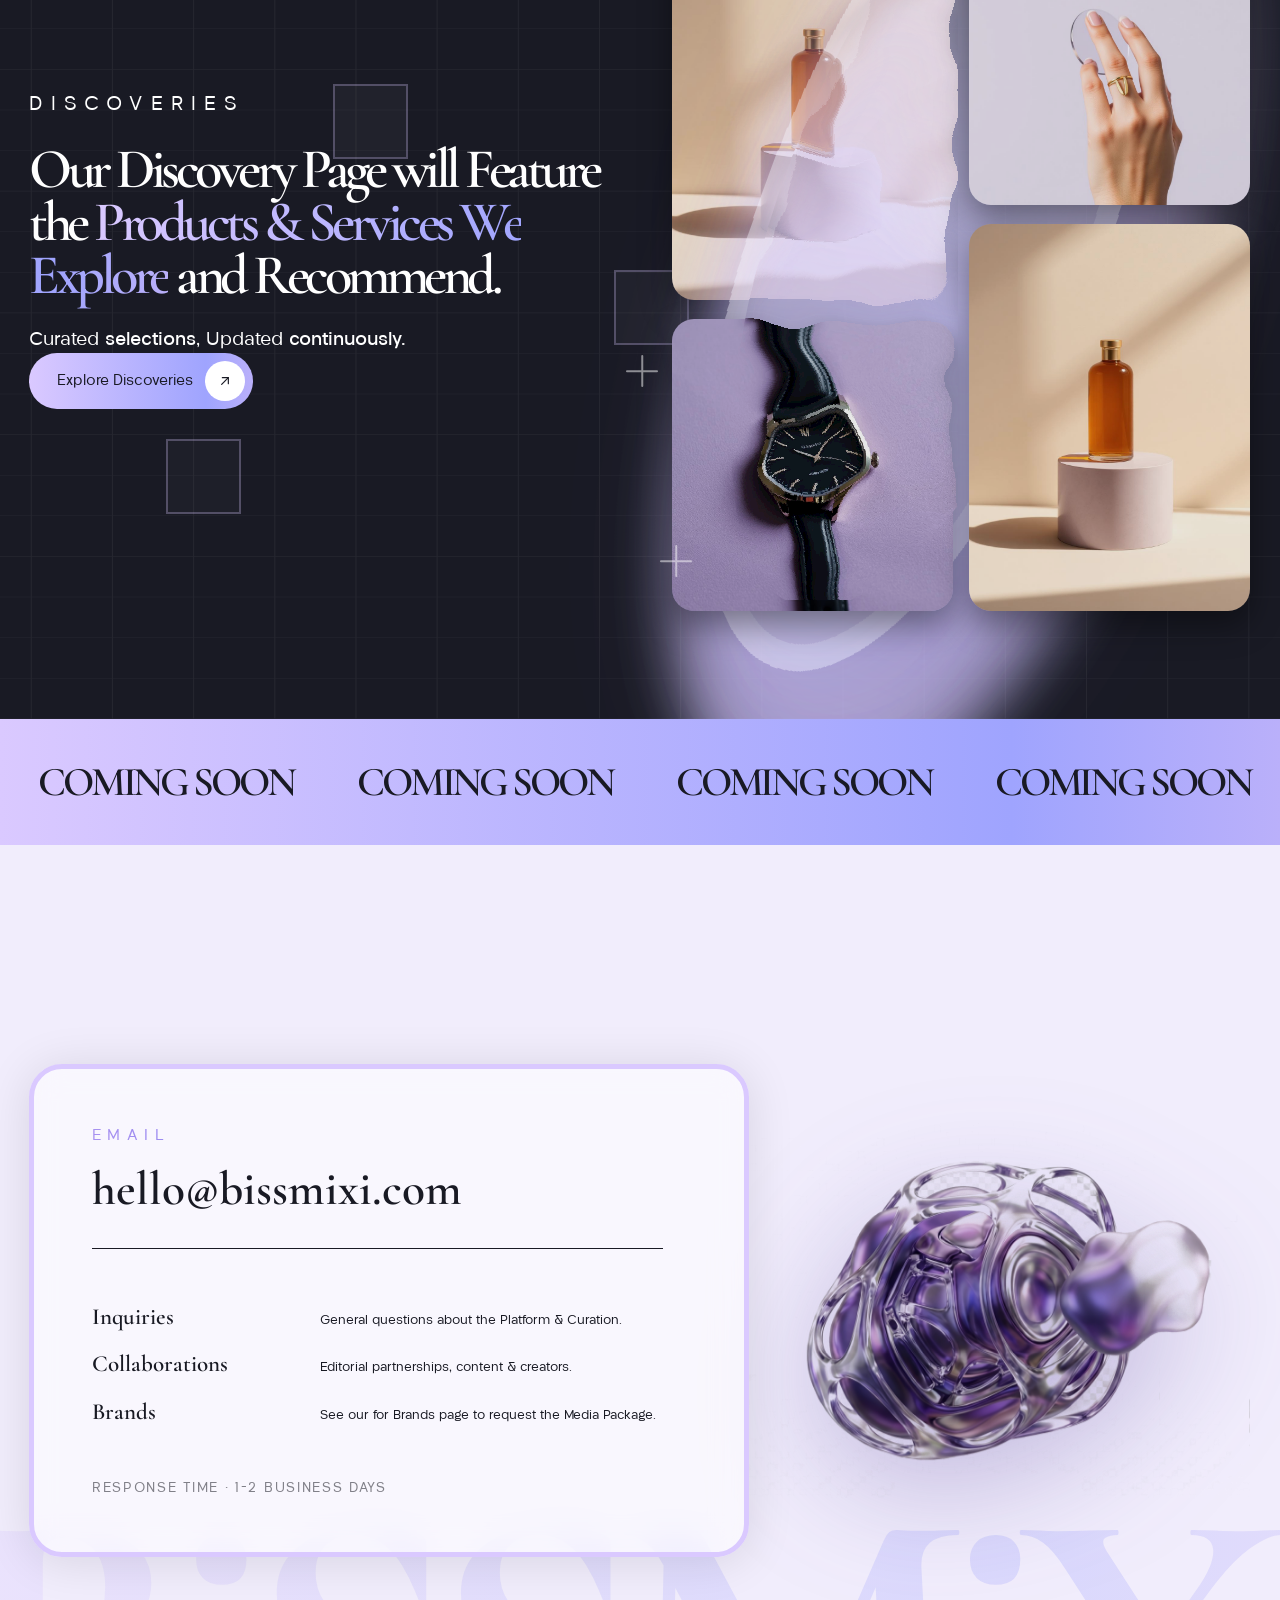
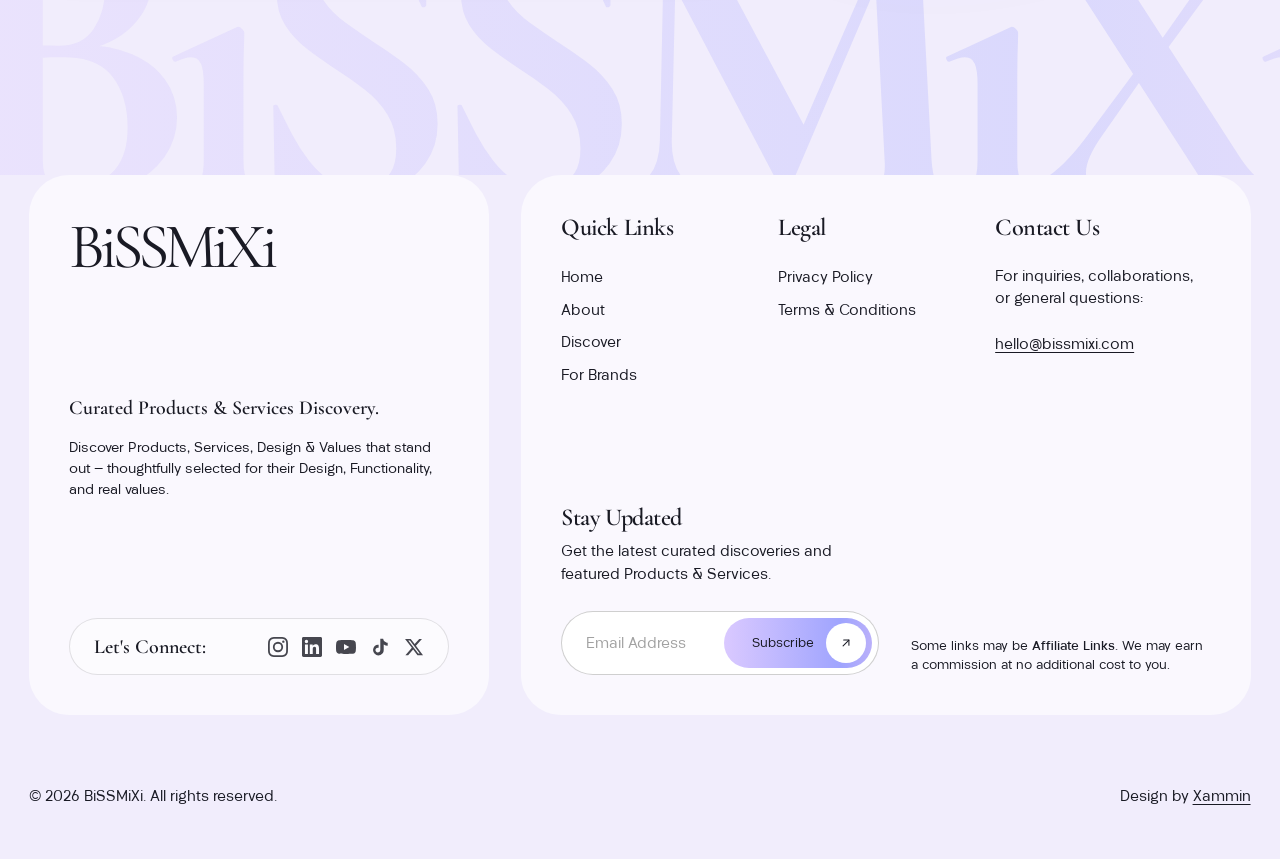
==== commit dd570780: "Fix empty-hero on reload/hash-nav; trim animations; instant Home scroll Hero pin / navigation fixes:" ====
--- a/index.html
+++ b/index.html
@@ -10,6 +10,44 @@
     />
 
     <title>BiSSMixi</title>
+
+    <!-- Run BEFORE anything else:
+         1. Stop the browser from restoring the previous scroll position
+            on reload.
+         2. ALWAYS start the page at the top so ScrollTrigger initializes
+            cleanly at scrollY=0 (the hero pin starts at progress 0).
+         3. If the URL has an anchor hash, defer the scroll until AFTER the
+            page has loaded and ScrollTrigger has init'd — then smoothly
+            scroll to the target. This avoids the pin getting stuck in its
+            "end" state when arriving from a hash link (e.g. Privacy →
+            Discover) and the hero looking empty when scrolling back up. -->
+    <script>
+      if ("scrollRestoration" in history) {
+        history.scrollRestoration = "manual";
+      }
+      // Always start at top. Capture the hash if present so we can scroll
+      // to it AFTER the page is fully loaded.
+      var __deferredHash = window.location.hash;
+      window.scrollTo(0, 0);
+      if (__deferredHash) {
+        // Strip the hash from the URL so the browser doesn't try to jump
+        // to it on its own.
+        try {
+          history.replaceState(null, "", window.location.pathname + window.location.search);
+        } catch (_e) {}
+        window.addEventListener("load", function () {
+          // Wait a frame so GSAP/ScrollTrigger have settled at scroll 0
+          requestAnimationFrame(function () {
+            requestAnimationFrame(function () {
+              var target = document.querySelector(__deferredHash);
+              if (target) {
+                target.scrollIntoView({ behavior: "smooth", block: "start" });
+              }
+            });
+          });
+        });
+      }
+    </script>
 
     <!-- Favicon (placeholder — replace with real asset) -->
     <link rel="icon" type="image/svg+xml" href="assets/logo/favicon.svg" />
--- a/css/sections/about02.css
+++ b/css/sections/about02.css
@@ -323,7 +323,9 @@
   filter: brightness(1.2) saturate(1.1);
 }
 
-/* Animated traveling-border — clockwise gradient */
+/* Drawing-border animation — colored arc grows clockwise from the top
+   over the full revolution, leaving the gradient trail behind it.
+   When the animation completes, the entire box has a full gradient border. */
 .about02__card::before {
   content: "";
   position: absolute;
@@ -331,12 +333,12 @@
   border-radius: 24px;
   padding: 2px;
   background: conic-gradient(
-    from var(--angle, 0deg),
-    transparent 0deg,
-    transparent 240deg,
-    #dac9ff 280deg,
-    #9fa4fe 320deg,
-    #bab0fa 360deg
+    from 0deg,
+    #dac9ff 0deg,
+    #9fa4fe calc(var(--fill, 360deg) / 2),
+    #bab0fa var(--fill, 360deg),
+    transparent var(--fill, 360deg),
+    transparent 360deg
   );
   -webkit-mask:
     linear-gradient(#fff 0 0) content-box,
@@ -344,21 +346,23 @@
   -webkit-mask-composite: xor;
   mask-composite: exclude;
   pointer-events: none;
-  animation: about02-card-border 3s linear infinite;
+  /* Plays ONCE on render, retains the fully-drawn border after. */
+  animation: about02-card-fill 2.6s ease-out 1 forwards;
   z-index: 1;
 }
 
-/* Static base border removed — only the animated traveling-border remains */
-
-@property --angle {
+@property --fill {
   syntax: "<angle>";
   initial-value: 0deg;
   inherits: false;
 }
 
-@keyframes about02-card-border {
+@keyframes about02-card-fill {
+  from {
+    --fill: 0deg;
+  }
   to {
-    --angle: 360deg;
+    --fill: 360deg;
   }
 }
 
--- a/css/sections/brands.css
+++ b/css/sections/brands.css
@@ -482,6 +482,13 @@
   }
 }
 
+@media (max-width: 572px) {
+  .brands__eyebrow {
+    font-size: 13px;
+    letter-spacing: 2px;
+  }
+}
+
 @media (max-width: 566px) {
   .brands__eyebrow {
     line-height: 22px;
--- a/css/sections/discoveries.css
+++ b/css/sections/discoveries.css
@@ -318,7 +318,7 @@
     rgba(218, 201, 255, 0) 360deg
   );
   filter: blur(34px);
-  animation: discoveries-conic 7s linear infinite;
+  /* Rotation animation removed — conic gradient sits static behind the portal */
   z-index: -2;
   mix-blend-mode: screen;
   opacity: 0.85;
@@ -714,9 +714,7 @@
   .discoveries__portal-glass::before {
     animation-duration: 6s;
   }
-  .discoveries__portal-glass::after {
-    animation-duration: 10s;
-  }
+  /* ::after no longer animates — see rule above */
 }
 
 /* Respect reduced motion */
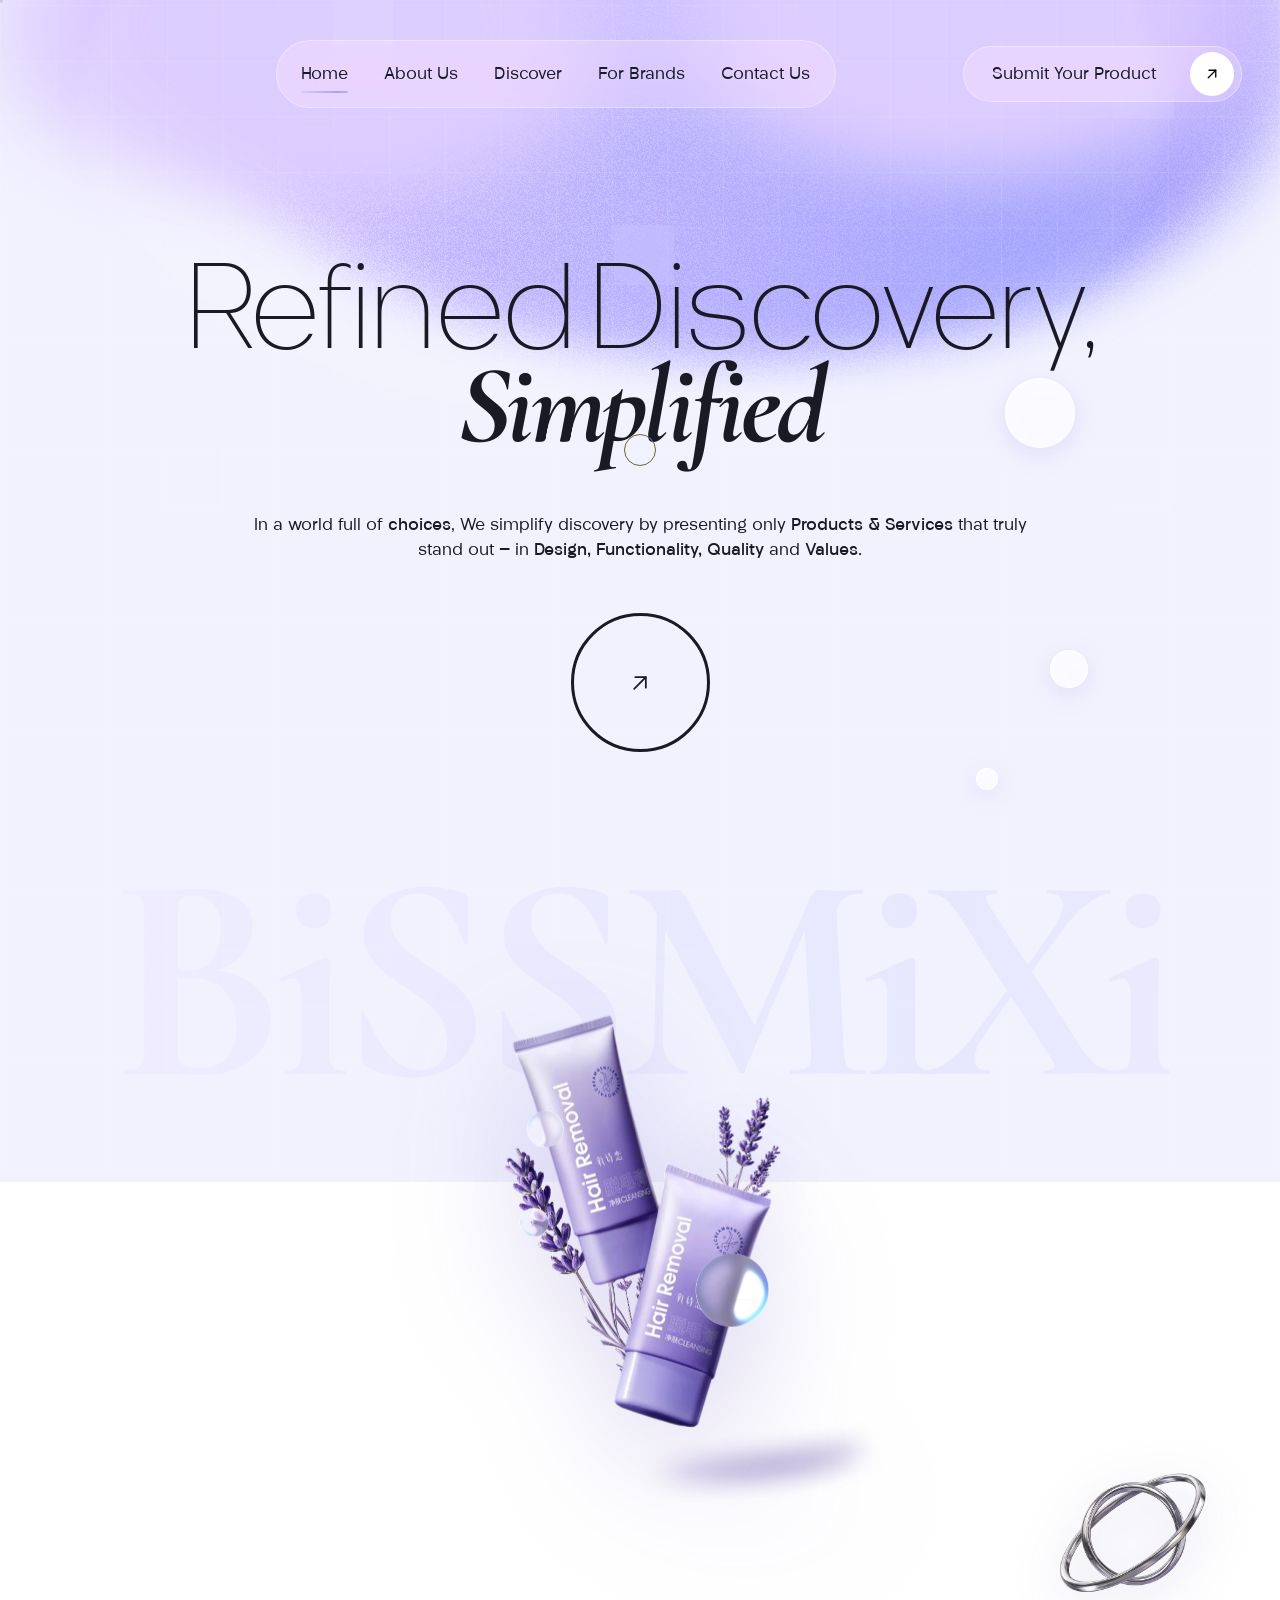
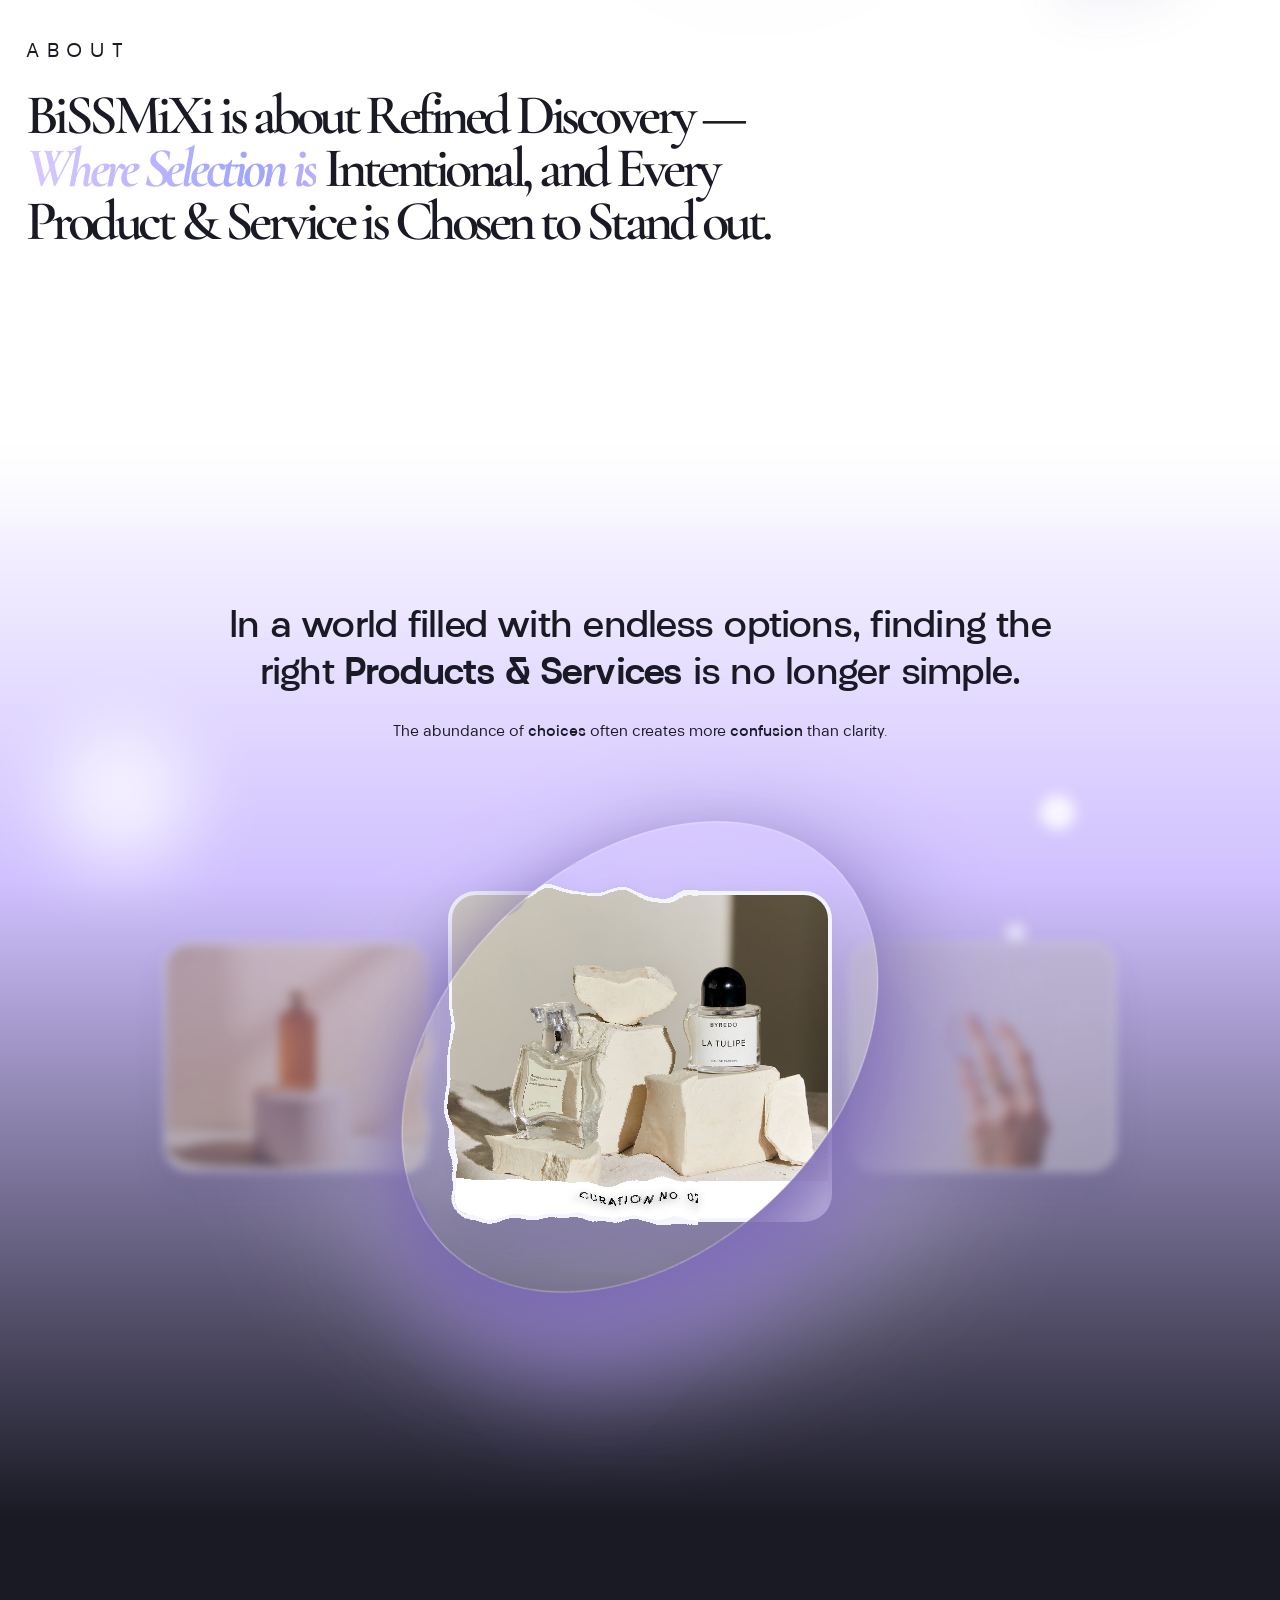
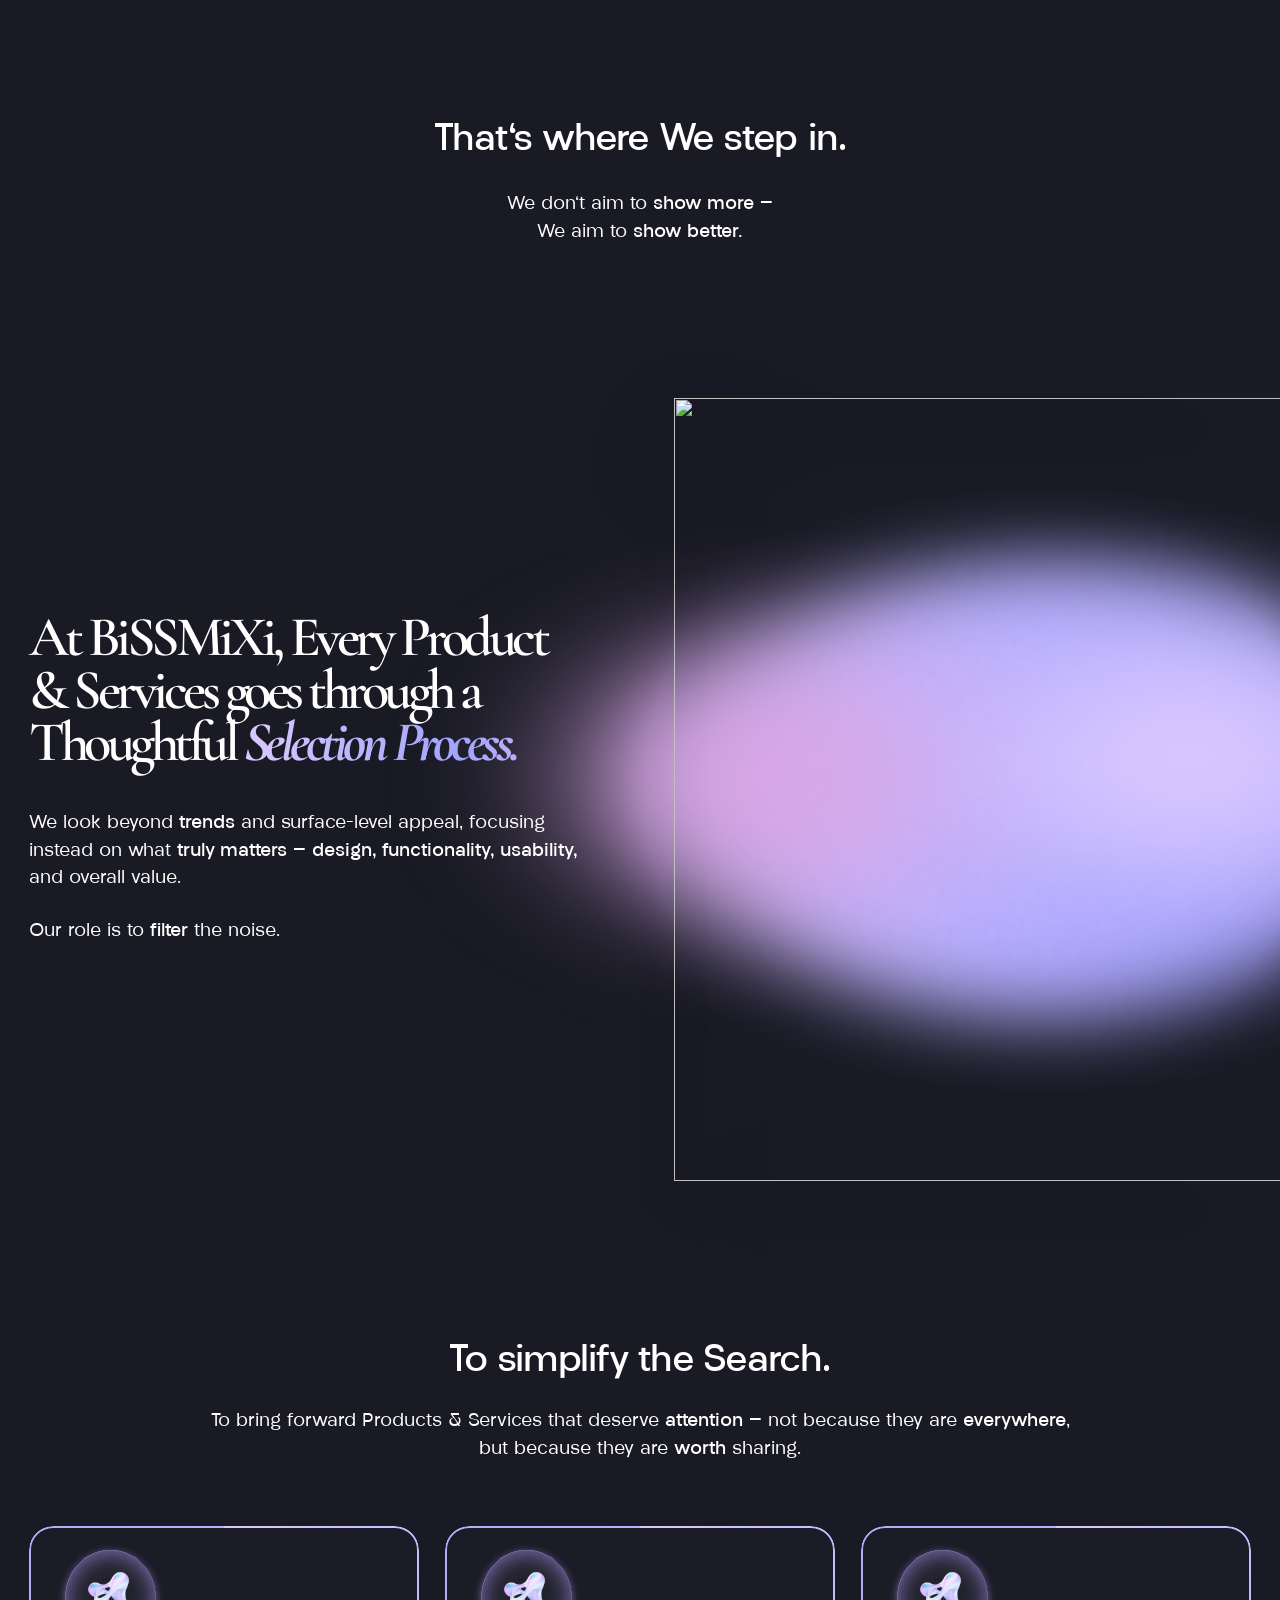
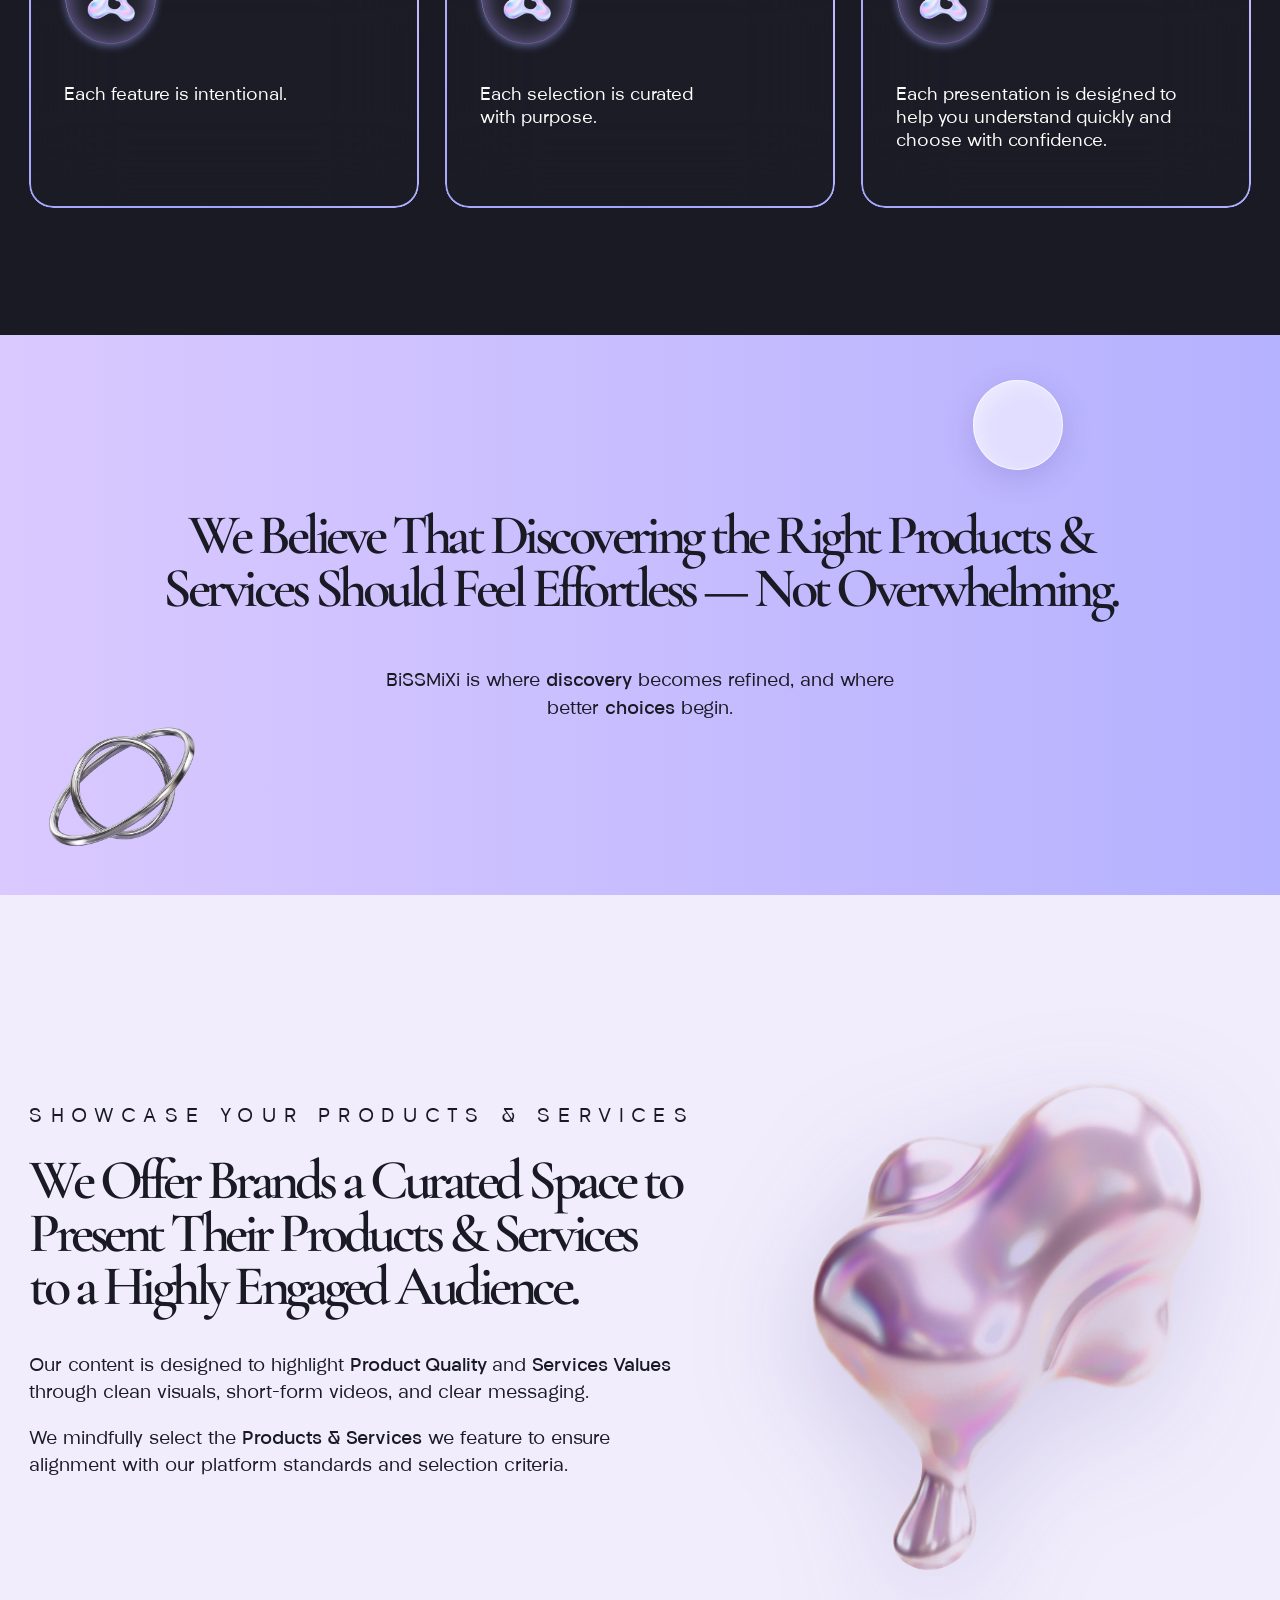
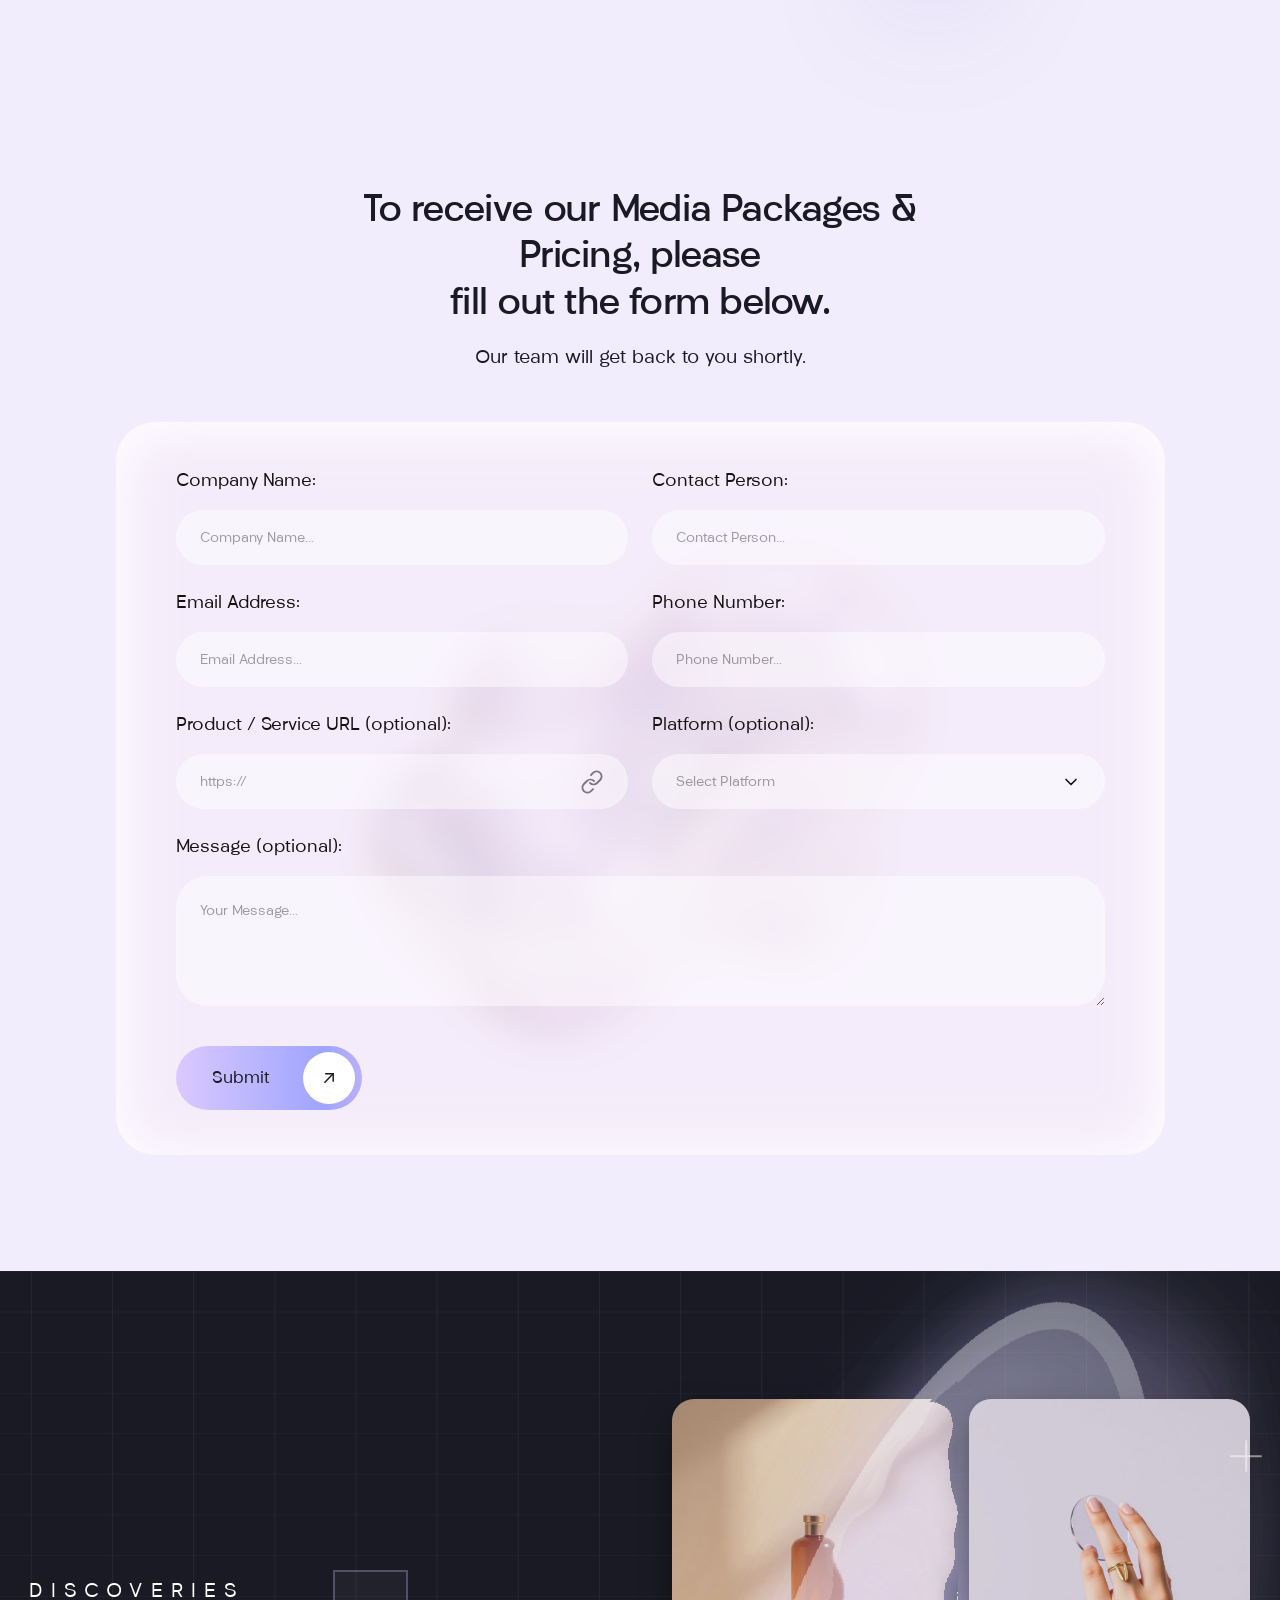
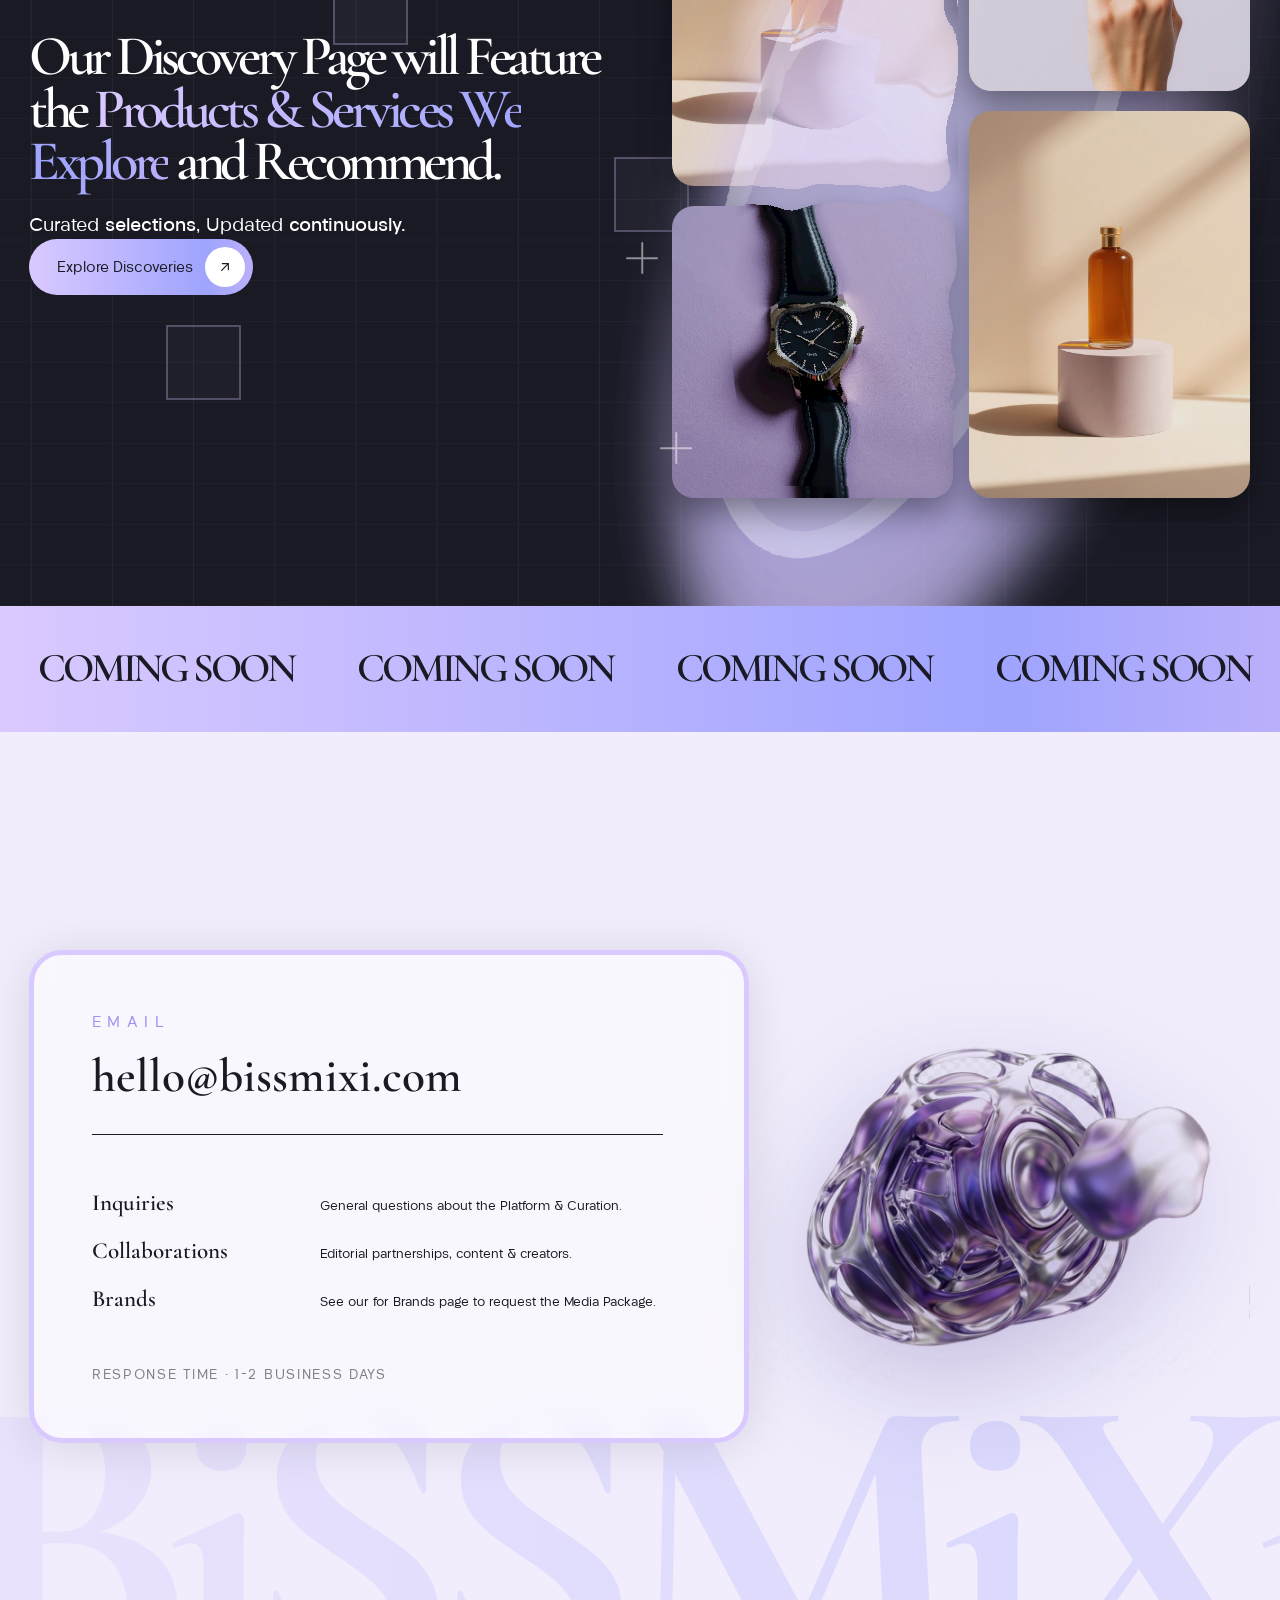
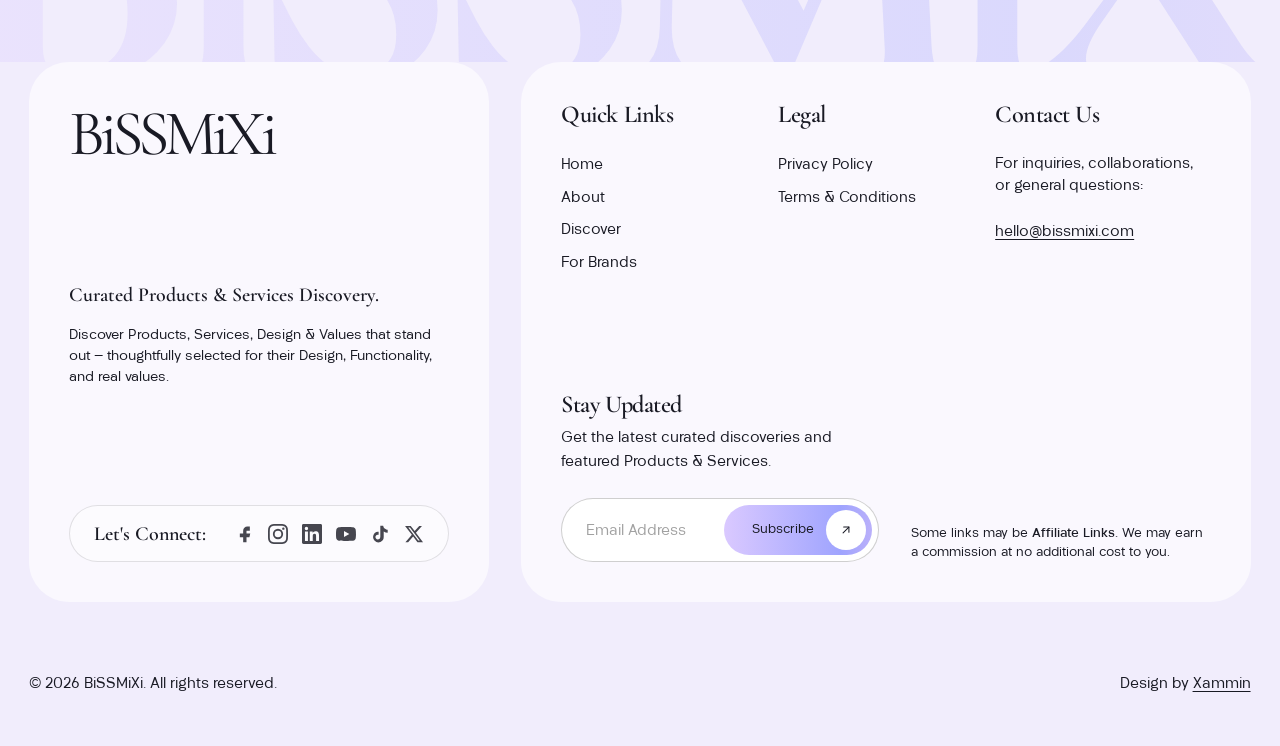
==== commit 301026ec: "Footer Facebook icon, brands visual fix, hero mobile spacing, active-link" ====
--- a/index.html
+++ b/index.html
@@ -33,7 +33,11 @@
         // Strip the hash from the URL so the browser doesn't try to jump
         // to it on its own.
         try {
-          history.replaceState(null, "", window.location.pathname + window.location.search);
+          history.replaceState(
+            null,
+            "",
+            window.location.pathname + window.location.search,
+          );
         } catch (_e) {}
         window.addEventListener("load", function () {
           // Wait a frame so GSAP/ScrollTrigger have settled at scroll 0
@@ -222,16 +226,16 @@
               <span class="hero__headline-word">Discovery,</span>
             </span>
             <span class="hero__headline-line hero__headline-line--2">
-              <span class="hero__headline-word">Designed</span>
+              <!-- <span class="hero__headline-word">Designed</span> -->
               <span class="hero__headline-word hero__headline-word--italic"
-                >for</span
+                >Simplified</span
               >
-              <span class="hero__headline-word hero__headline-word--italic"
+              <!-- <span class="hero__headline-word hero__headline-word--italic"
                 >Better</span
-              >
-              <span class="hero__headline-word hero__headline-word--italic"
+              > -->
+              <!-- <span class="hero__headline-word hero__headline-word--italic"
                 >Choices</span
-              >
+              > -->
             </span>
           </h1>
 
@@ -545,6 +549,7 @@
                       class="brands__input"
                       type="text"
                       placeholder="Company Name..."
+                      required
                     />
                   </div>
                   <div class="brands__field">
@@ -554,6 +559,7 @@
                       class="brands__input"
                       type="text"
                       placeholder="Contact Person..."
+                      required
                     />
                   </div>
                 </div>
@@ -565,6 +571,7 @@
                       class="brands__input"
                       type="email"
                       placeholder="Email Address..."
+                      required
                     />
                   </div>
                   <div class="brands__field">
@@ -574,6 +581,7 @@
                       class="brands__input"
                       type="tel"
                       placeholder="Phone Number..."
+                      required
                     />
                   </div>
                 </div>
@@ -880,6 +888,13 @@
             <div class="site-footer__connect">
               <span class="site-footer__connect-label">Let's Connect:</span>
               <div class="site-footer__socials">
+                <a href="#" aria-label="Facebook">
+                  <svg viewBox="0 0 24 24" fill="currentColor">
+                    <path
+                      d="M19 3h-3a5 5 0 0 0-5 5v3.5H7V16h4v6h4v-6h3.5l1-4.5H15V8.5c0-.3.3-.5.6-.5H19V3Z"
+                    />
+                  </svg>
+                </a>
                 <a href="#" aria-label="Instagram">
                   <svg viewBox="0 0 24 24" fill="currentColor">
                     <path
@@ -936,7 +951,11 @@
                 <h4>Legal</h4>
                 <ul>
                   <li><a href="privacy-policy.html">Privacy Policy</a></li>
-                  <li><a href="terms-and-conditions.html">Terms &amp; Conditions</a></li>
+                  <li>
+                    <a href="terms-and-conditions.html"
+                      >Terms &amp; Conditions</a
+                    >
+                  </li>
                 </ul>
               </div>
 
--- a/css/sections/header.css
+++ b/css/sections/header.css
@@ -78,6 +78,7 @@
   background-clip: text;
   color: var(--color-background);
   transition: background-position var(--duration-slow) var(--ease-out);
+  text-transform: none;
 }
 
 /* Hover: animate gradient shimmer across letters */
--- a/css/sections/hero.css
+++ b/css/sections/hero.css
@@ -562,6 +562,10 @@
     font-size: clamp(80px, 26vw, 200px);
   }
 
+  .hero__scroll-btn {
+    transform: scale(0.6) !important;
+  }
+
   /* Tighter hero on mobile — content sits closer to the product image */
   #hero {
     padding: 140px 0px 32px !important;
@@ -572,6 +576,9 @@
   .hero__content {
     gap: clamp(20px, 4vw, 32px);
   }
+  .hero__products {
+    bottom: 70px;
+  }
 }
 
 @media (max-width: 676px) {
@@ -587,12 +594,40 @@
 }
 
 @media (max-width: 480px) {
-  /* Smallest phones — keep hero compact so it doesn't feel half-empty */
+  /* Smallest phones — keep hero compact.
+     Note: each showcase PNG is the full hero composition where the tubes
+     occupy the BOTTOM ~30% of the image — so the wrapper's TOP ~70% is
+     transparent "empty" PNG area. To minimize the gap between the CTA
+     button and the visible tubes, we shrink BOTH the wrapper and the
+     hero min-height. */
   #hero {
     padding: 120px 0 24px !important;
   }
   .hero {
-    min-height: max(760px, 90vh);
+    /* Comfortable middle ground: enough breathing room between button
+       and tubes without an empty stretch */
+    min-height: max(660px, 84vh);
+  }
+  .hero__content {
+    gap: 18px;
+  }
+  .hero__products {
+    /* Slightly larger than the "too tight" pass — restores a bit of
+       transparent buffer above the tubes for breathing room */
+    width: clamp(240px, 60vw, 300px);
+  }
+}
+
+/* Narrower phones (≤ 430px e.g. iPhone Plus, Pixel large) — narrower
+   widths cause the headline to wrap into more lines, pushing the button
+   lower and squeezing the tubes against it. Bump the hero floor + the
+   wrapper a touch to keep the breathing room consistent. */
+@media (max-width: 430px) {
+  .hero {
+    min-height: max(710px, 88vh);
+  }
+  .hero__products {
+    width: clamp(240px, 66vw, 290px);
   }
   .hero__bubble--lg {
     width: 34px;
--- a/css/sections/about.css
+++ b/css/sections/about.css
@@ -126,6 +126,14 @@
   }
 }
 
+
+@media (max-width: 672px) {
+  #about {
+    padding-top: 115px;
+  }
+}
+
+
 @media (max-width: 480px) {
   .about { padding-block: 48px; }
   .about__eyebrow { font-size: 13px; letter-spacing: 0.3em; }
--- a/css/sections/about01.css
+++ b/css/sections/about01.css
@@ -446,4 +446,8 @@
   #about01 .about01__inner .about01__sub {
     padding: 0 3%;
   }
-}
+
+  .about01 {
+    padding-top: 75px !important;
+  }
+}
--- a/css/sections/brands.css
+++ b/css/sections/brands.css
@@ -107,7 +107,7 @@
 /* Image 61 — large blob behind the form (faded) */
 .brands__form-bg {
   position: absolute;
-  top: 50%;
+  top: 60%;
   left: 50%;
   width: clamp(540px, 60vw, 1024px);
   aspect-ratio: 1 / 1;
@@ -140,6 +140,7 @@
   position: relative;
   z-index: 2;
   margin-bottom: clamp(40px, 4vw, 64px);
+  margin-bottom: 50px;
 }
 
 .brands__form-title {
@@ -161,6 +162,7 @@
 
 /* The form glass card */
 .brands__form {
+  padding: 45px 60px !important;
   position: relative;
   z-index: 2;
   max-width: 1051px;
@@ -202,7 +204,7 @@
 
 .brands__field label {
   font-family: var(--font-body);
-  font-size: 20px;
+  font-size: 18px;
   color: #141313;
 }
 
@@ -211,19 +213,19 @@
 .brands__select {
   width: 100%;
   font-family: var(--font-body);
-  font-size: 16px;
+  font-size: 14px;
   color: #141313;
   background: rgba(255, 255, 255, 0.48);
   border: none;
   border-radius: 100px;
   padding: 22px 24px;
-  height: 64px;
+  height: 55px;
   outline: none;
   transition: background var(--duration-fast);
 }
 
 .brands__textarea {
-  height: 165px;
+  height: 130px;
   resize: vertical;
   padding: 24px;
   border-radius: 32px;
@@ -268,7 +270,7 @@
 
 .brands__dropdown-toggle {
   width: 100%;
-  height: 64px;
+  height: 55px;
   display: flex;
   align-items: center;
   justify-content: space-between;
@@ -277,7 +279,7 @@
   border: none;
   border-radius: 100px;
   font-family: var(--font-body);
-  font-size: 16px;
+  font-size: 14px;
   color: #141313;
   cursor: pointer;
   text-align: left;
@@ -350,7 +352,7 @@
 .brands__dropdown-item {
   padding: 14px 20px;
   font-family: var(--font-body);
-  font-size: 15px;
+  font-size: 13px;
   color: #141313;
   cursor: pointer;
   border-radius: 16px;
@@ -428,10 +430,16 @@
   .brands__intro {
     grid-template-columns: 1fr;
     gap: clamp(32px, 5vw, 56px);
+    margin: 0;
   }
   .brands__visual {
+    /* Explicit width fixes the collapse — without it, the absolutely-
+       positioned img leaves the container with no intrinsic width, so
+       aspect-ratio can't compute a height and the blob disappears. */
+    width: 100%;
     max-width: 480px;
     margin-inline: auto;
+    height: 510px;
   }
 
   .brands {
@@ -439,6 +447,10 @@
   }
   .brands__body {
     max-width: 100%;
+  }
+  .brands__visual img {
+    height: 100%;
+    margin-top: -90px;
   }
 }
 
@@ -450,6 +462,7 @@
     padding: clamp(28px, 6vw, 48px) clamp(20px, 5vw, 36px);
     border-radius: 28px;
     gap: 28px;
+    padding: 40px 31px !important;
   }
   .brands__field label {
     font-size: 16px;
@@ -478,7 +491,18 @@
     height: 40px;
   }
   .brands__visual {
+    width: 100%;
     max-width: 360px;
+  }
+}
+
+@media (max-width: 614px) {
+  .brands__visual {
+    height: 430px;
+  }
+
+  .brands__visual img {
+    margin-top: -60px;
   }
 }
 
--- a/css/sections/footer.css
+++ b/css/sections/footer.css
@@ -392,7 +392,7 @@
   .site-footer__connect {
     height: auto;
     flex-direction: column;
-    align-items: flex-start;
+    align-items: center;
     gap: 14px;
     padding: 18px 22px;
     max-width: 100%;
@@ -462,6 +462,7 @@
 
 @media (max-width: 452px) {
   .site-footer__connect {
+    align-items: flex-start;
     flex-direction: column;
     padding: 0;
     border: none;
